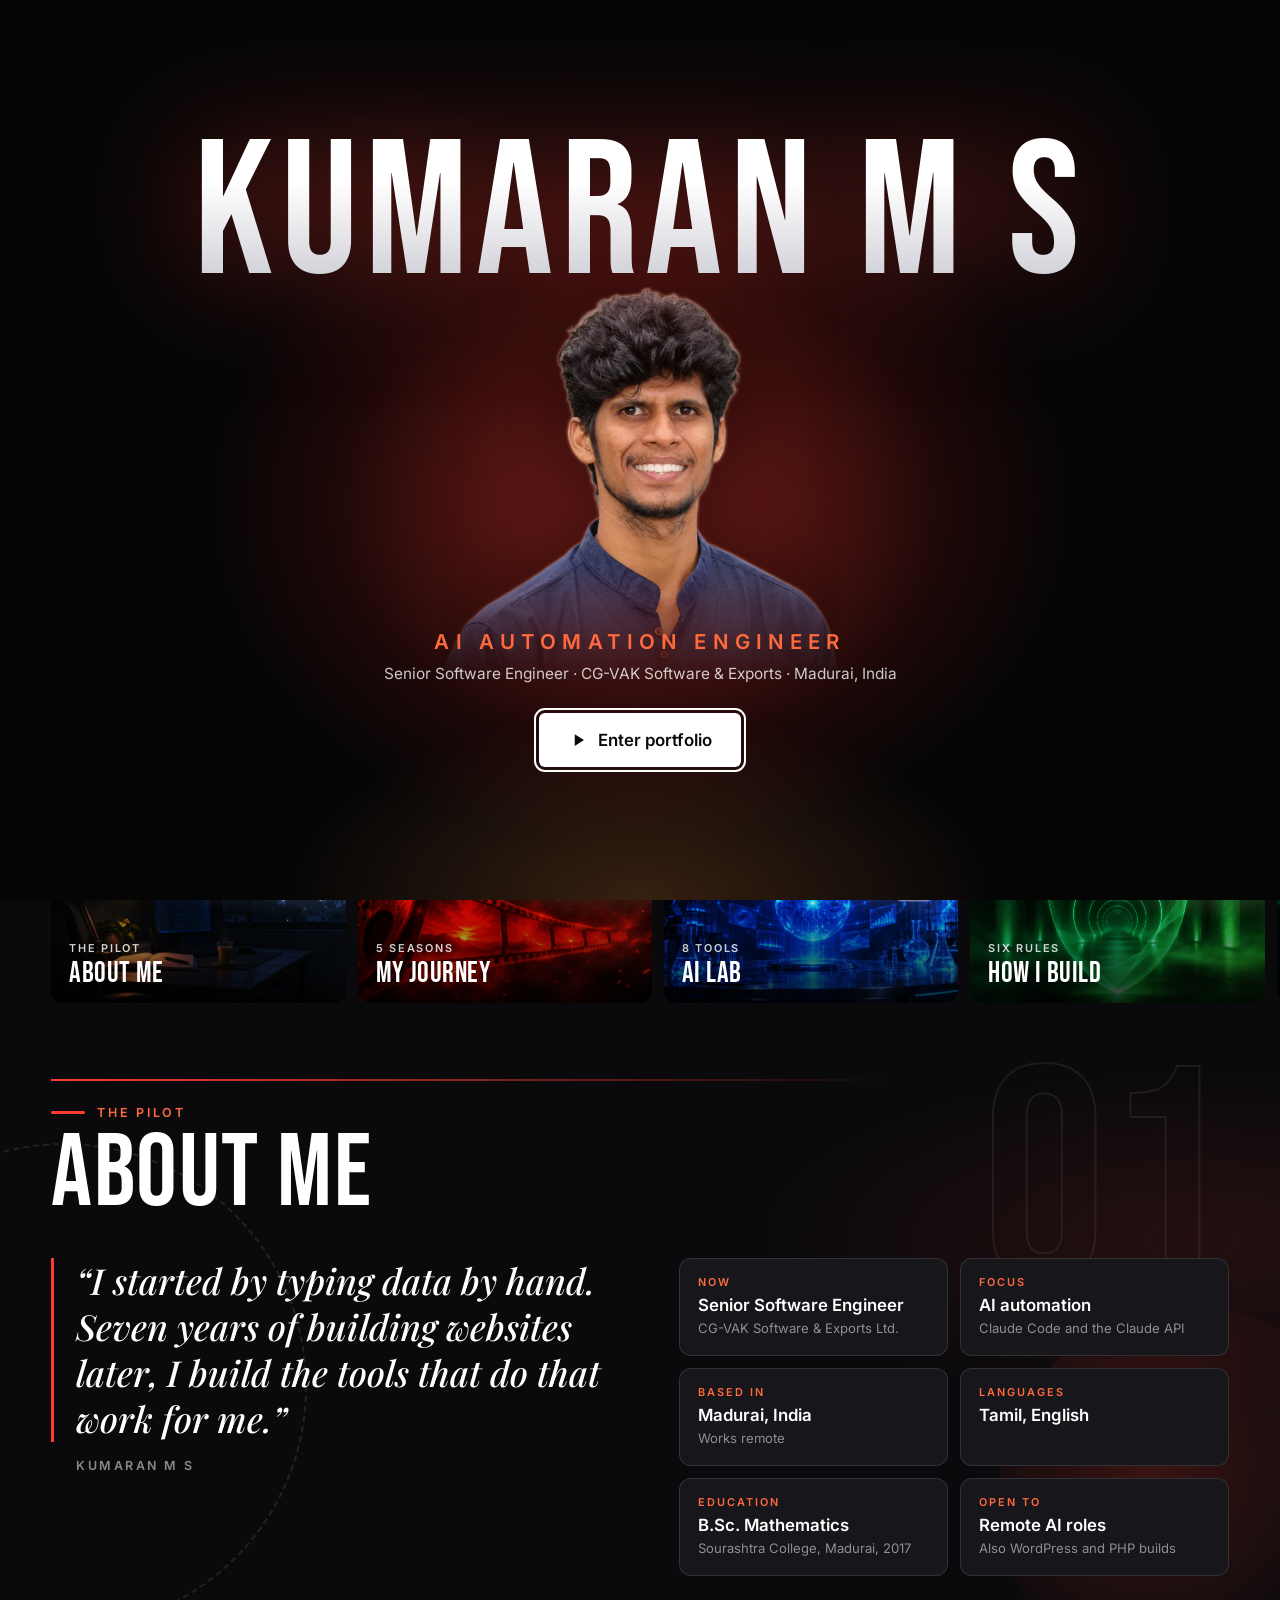
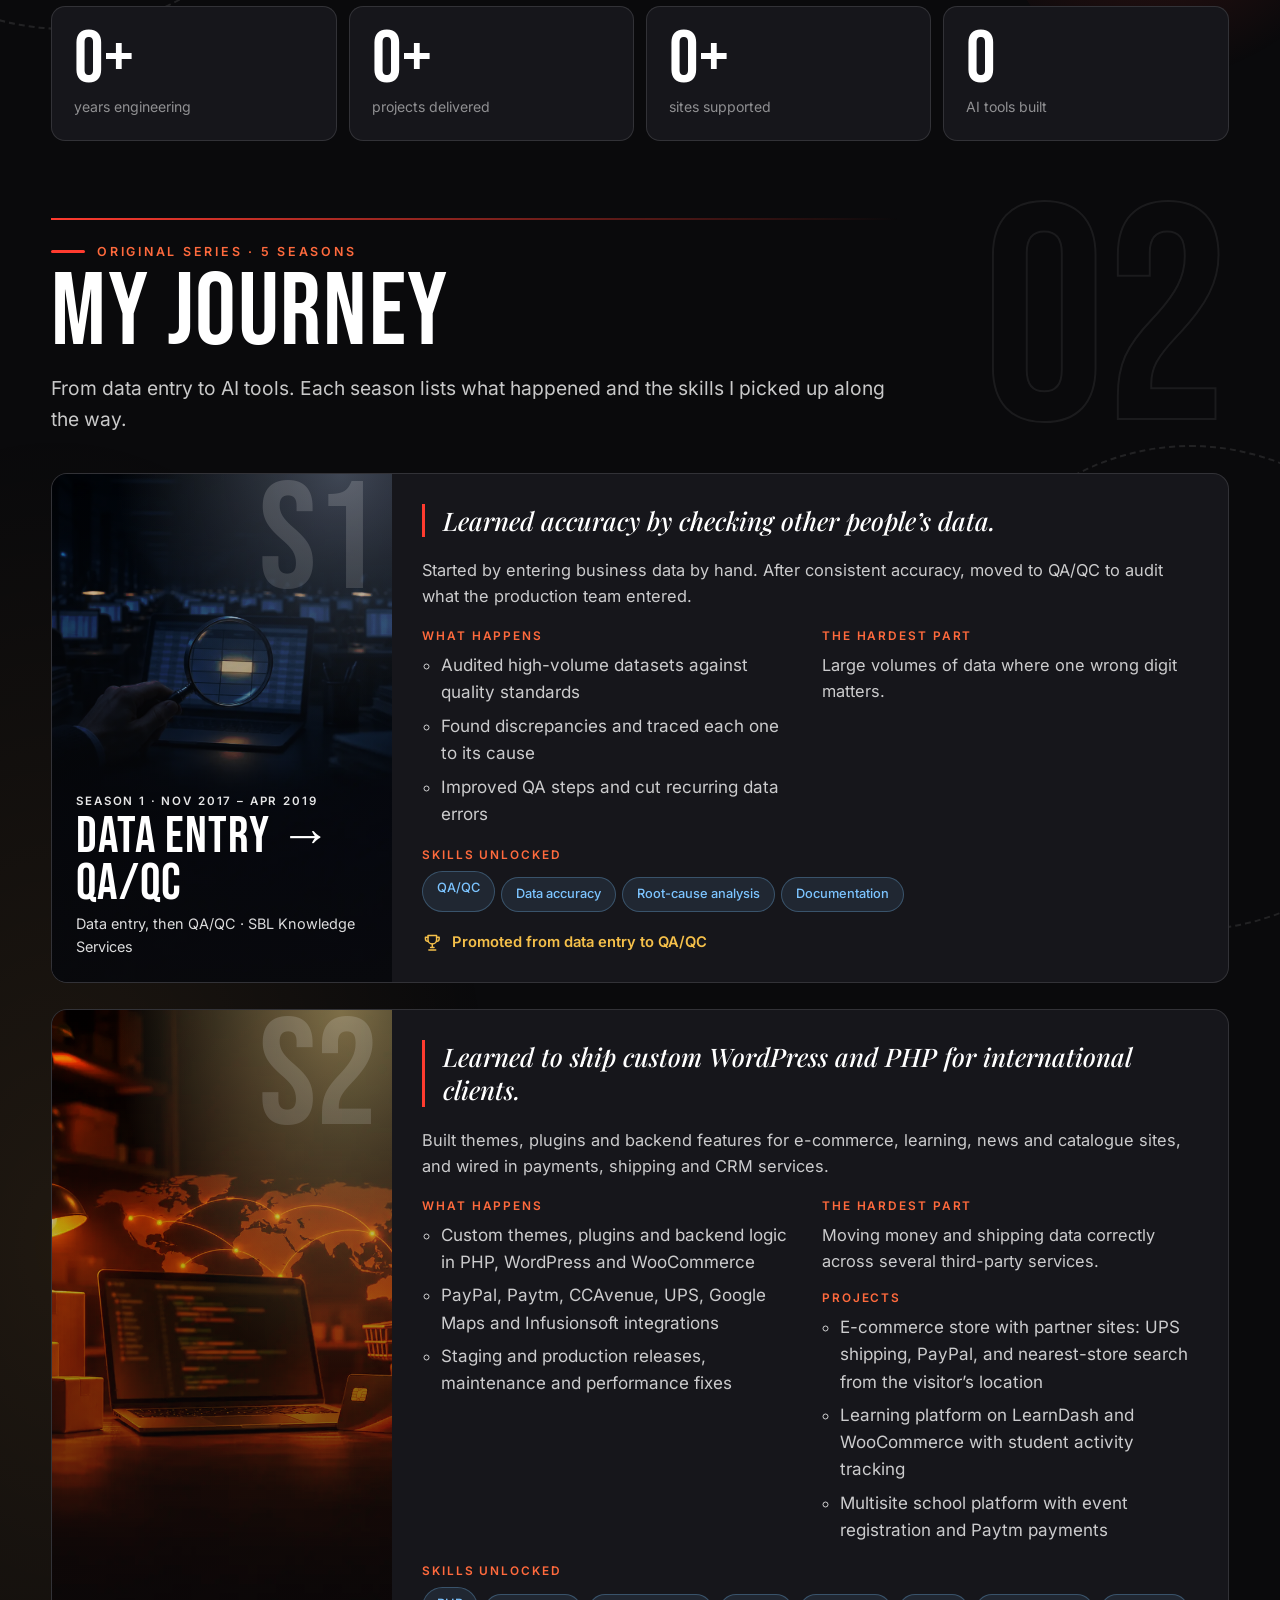
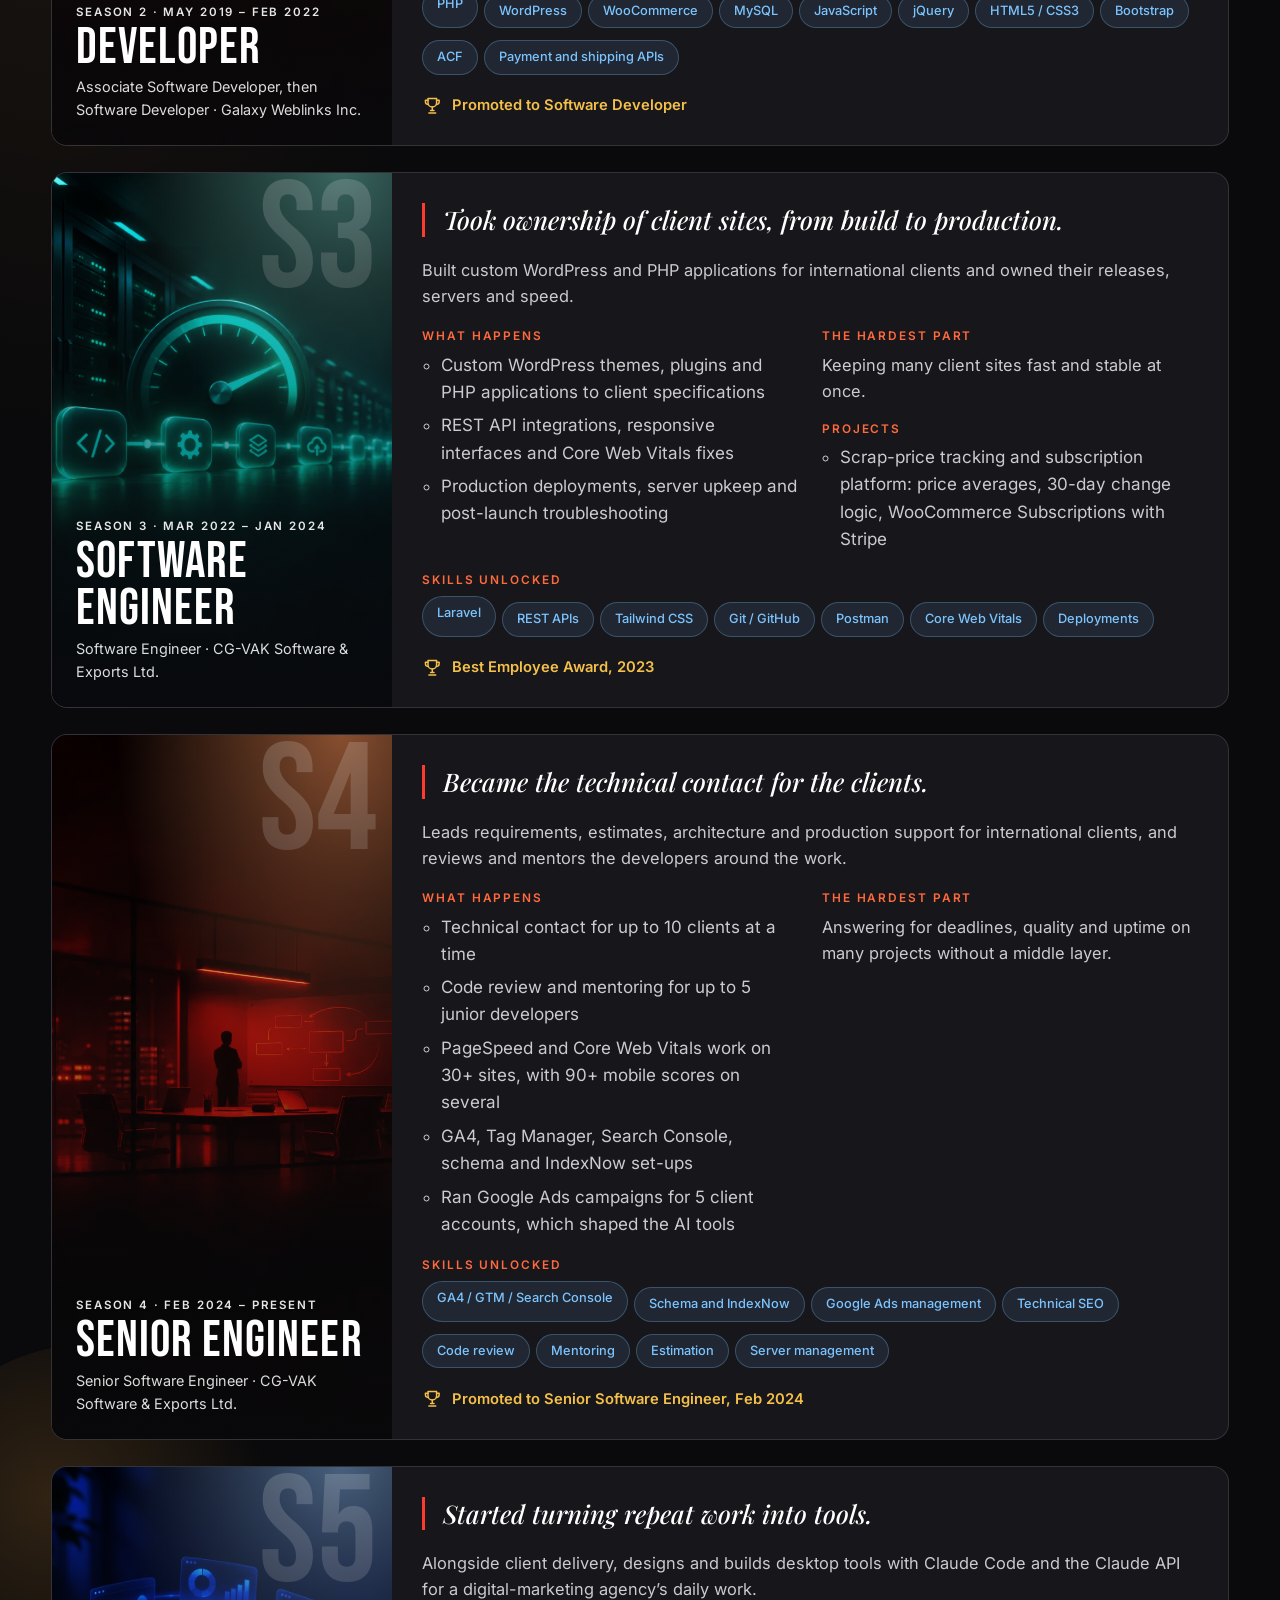
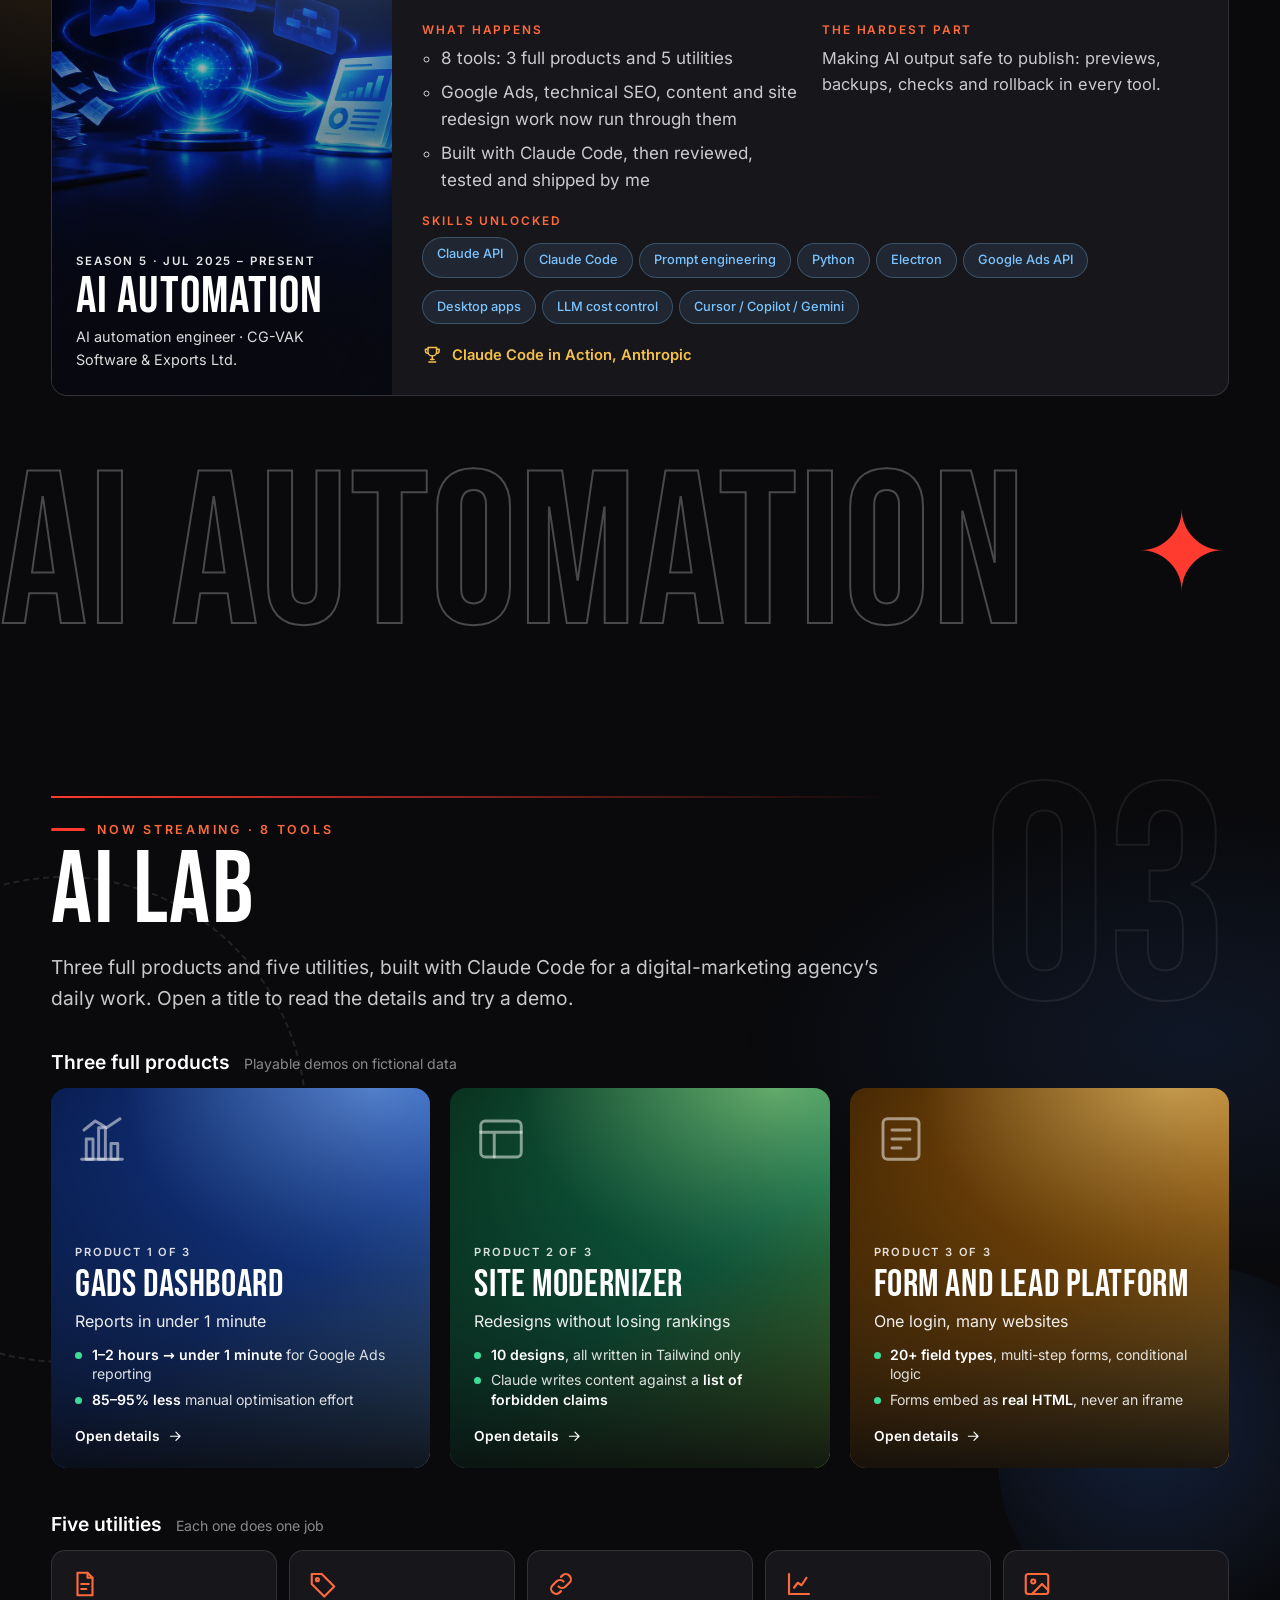
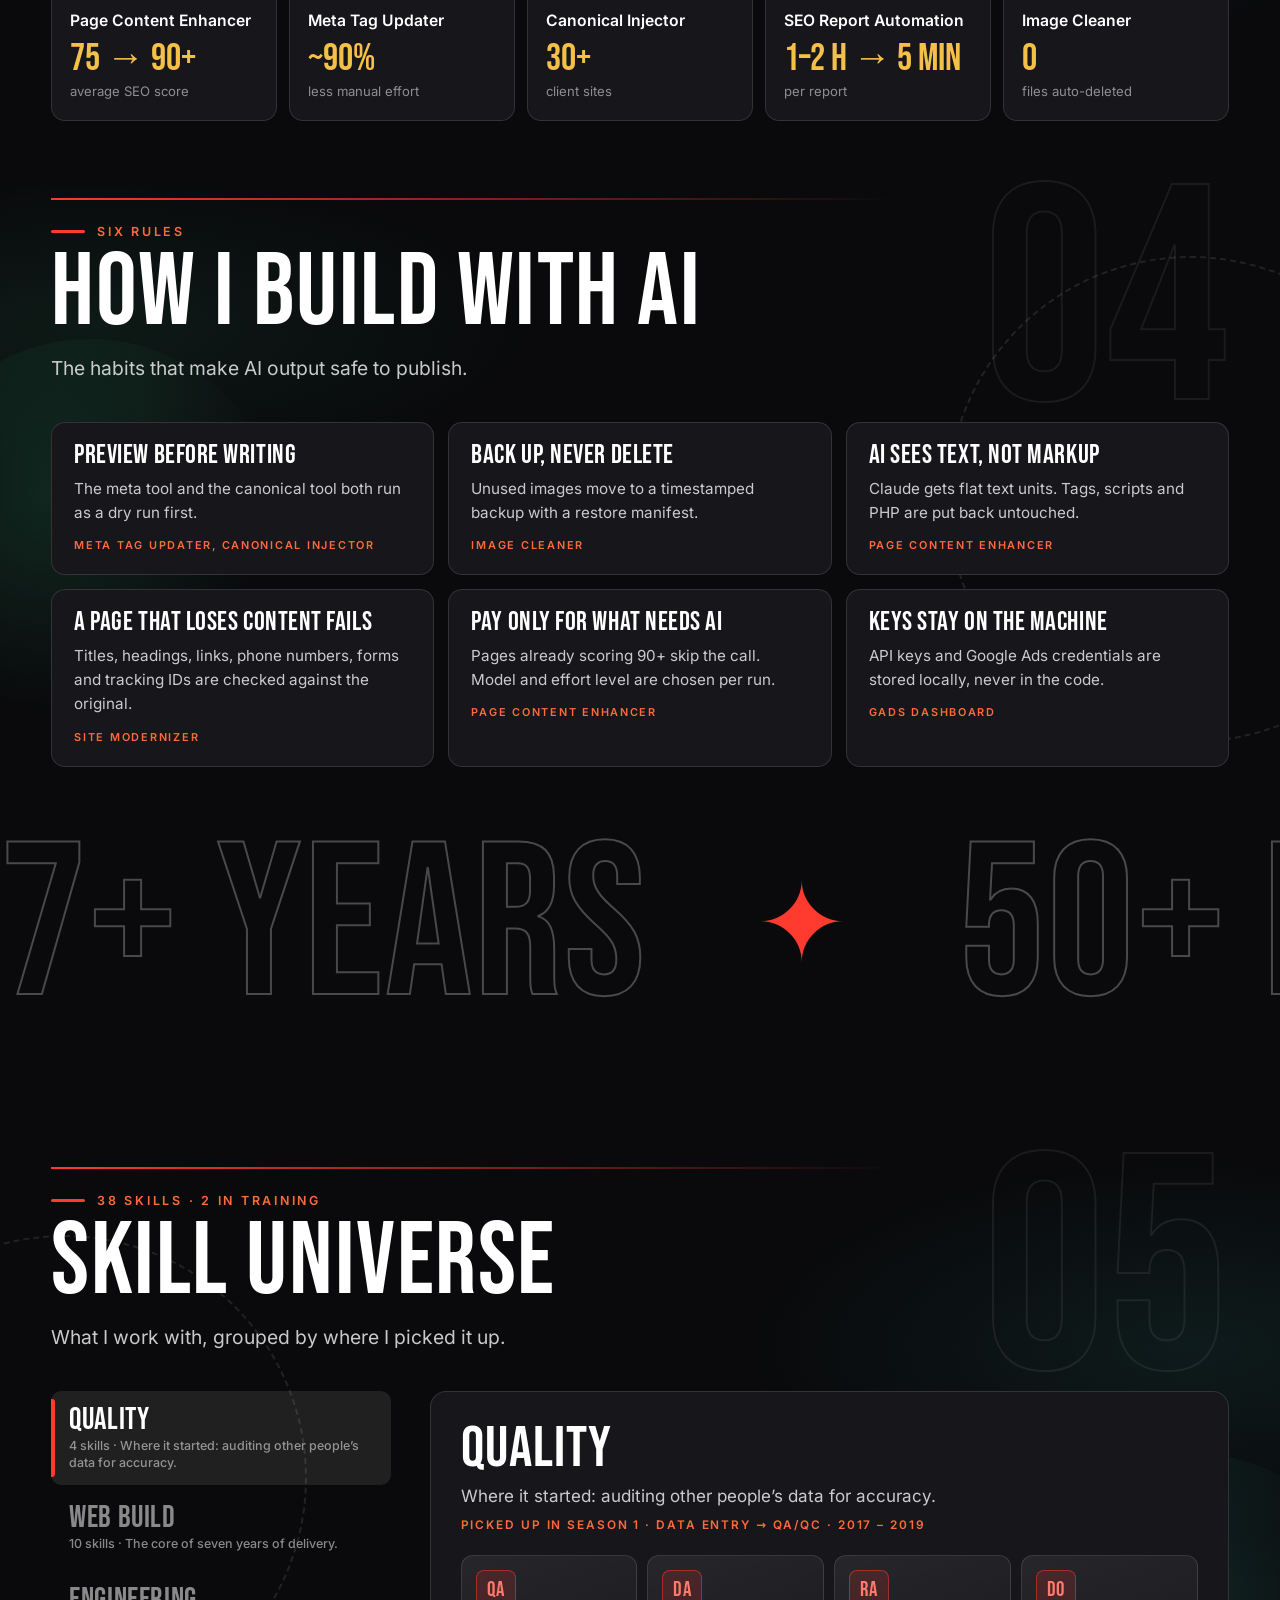
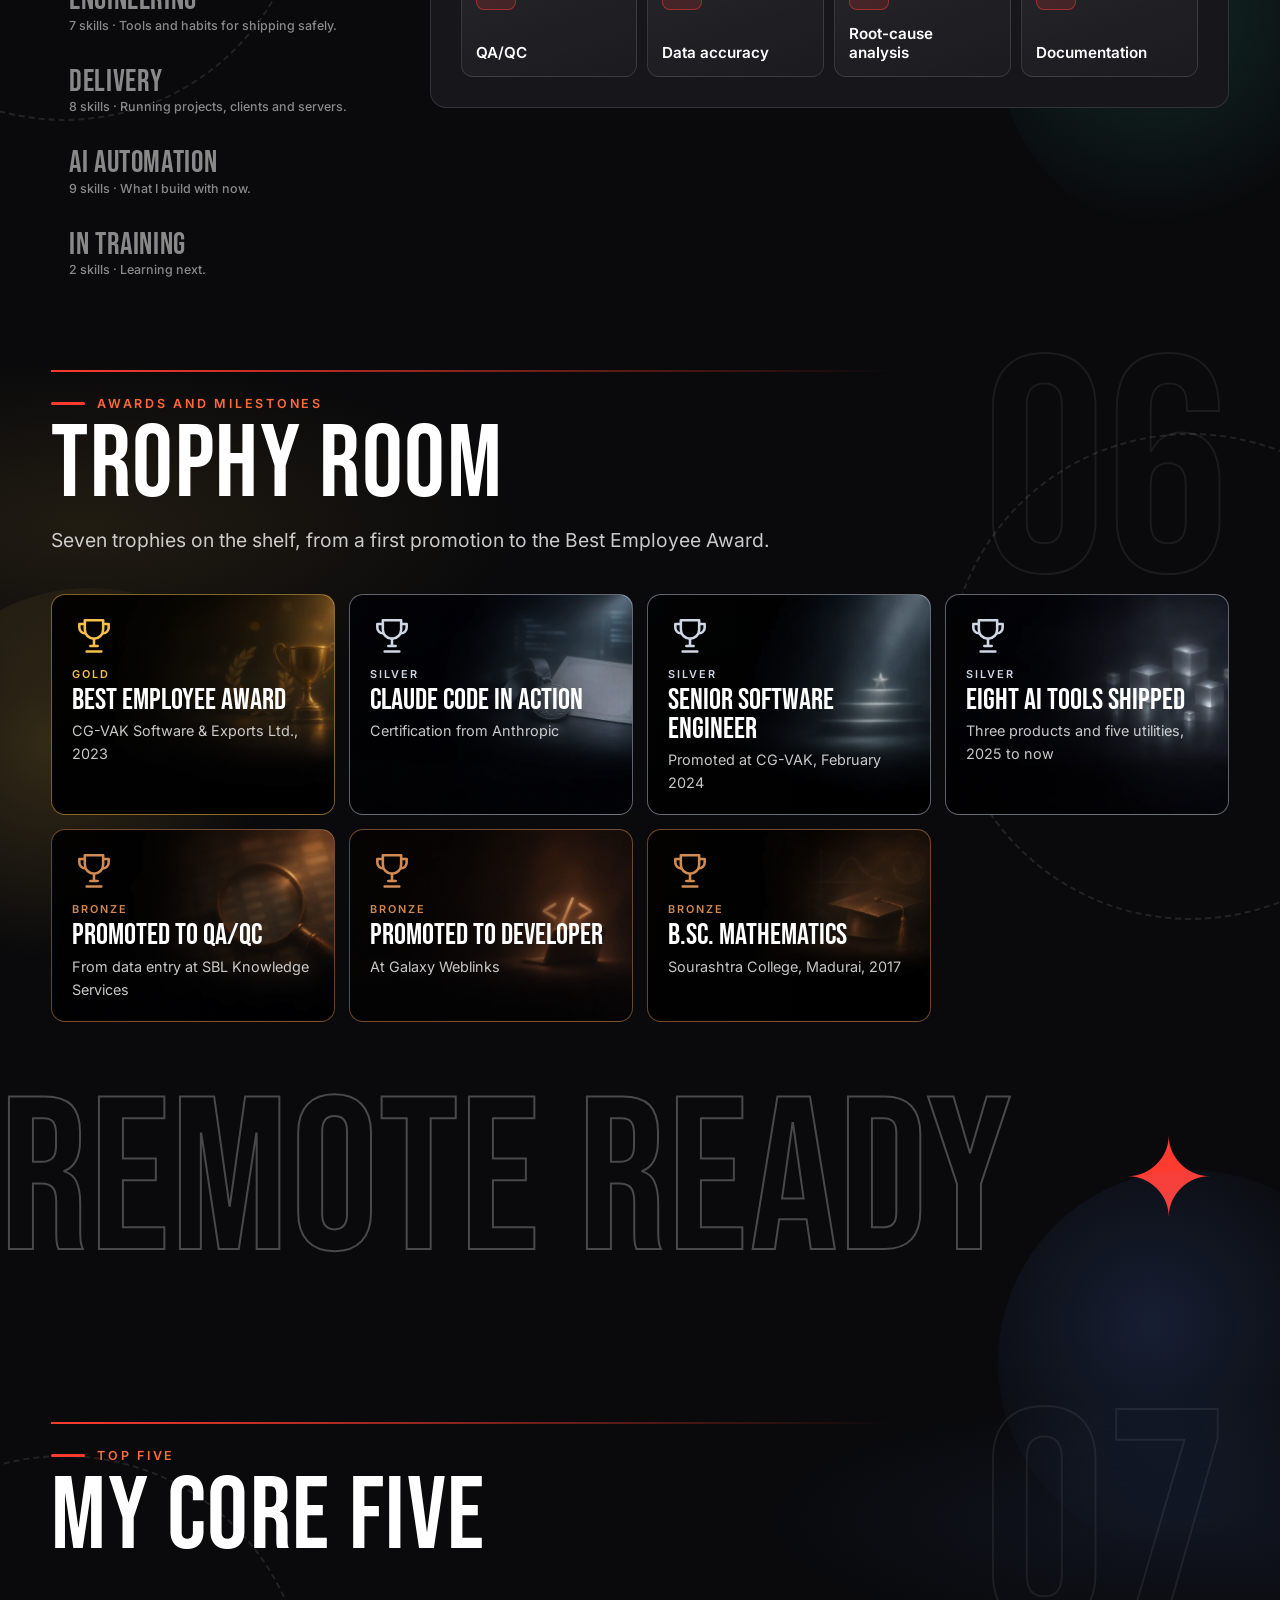
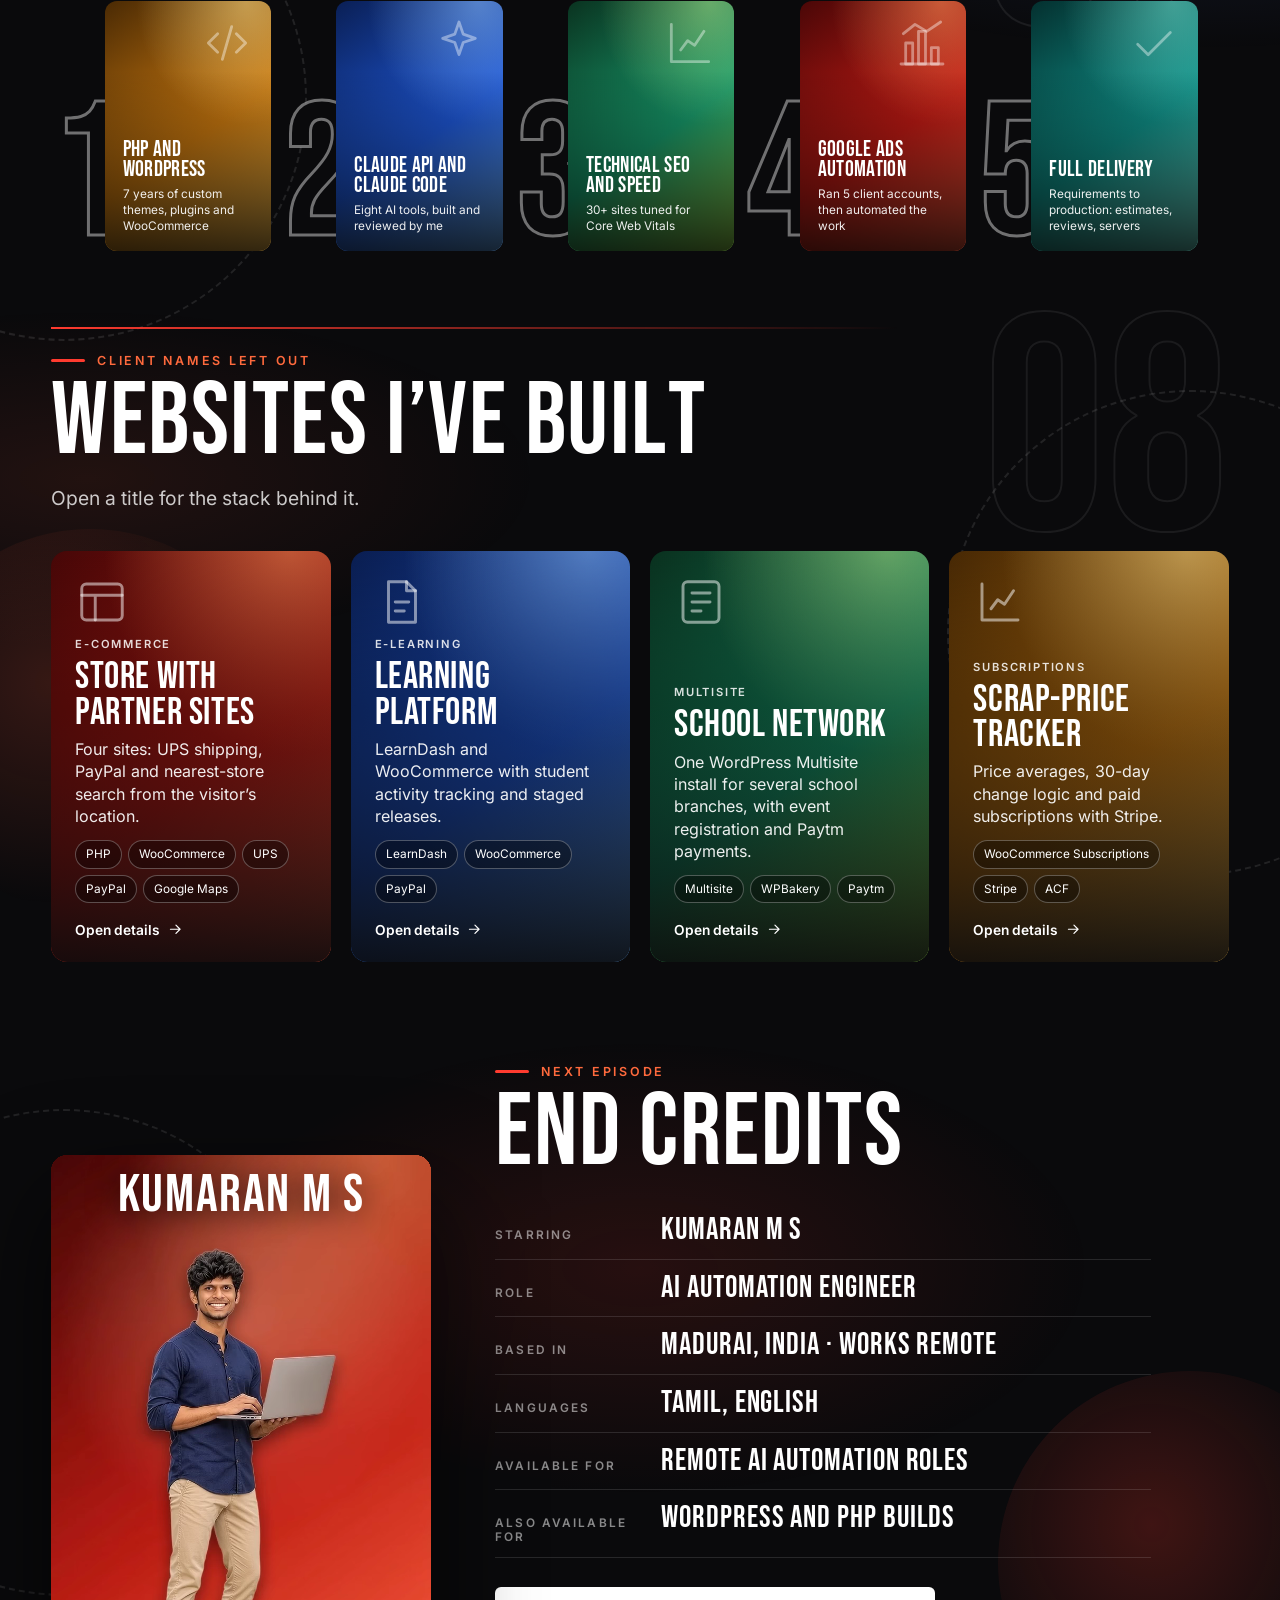
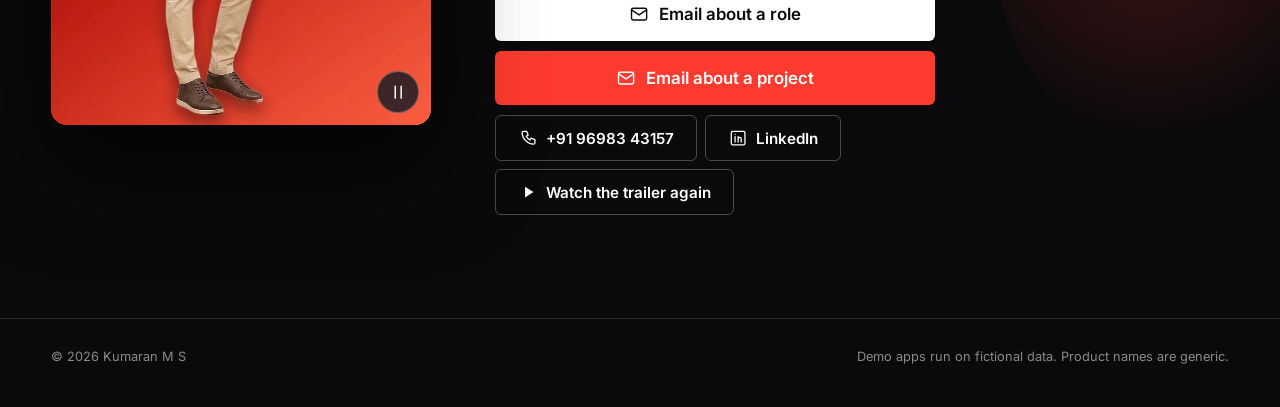
==== site/index.html @ 0140e546 "Portfolio site: streaming-style single page with hero and poster videos Vanilla HTML, CSS and JavaSc" ====
<!doctype html>
<html lang="en" data-motion="full">
<head>
  <meta charset="utf-8">
  <meta name="viewport" content="width=device-width, initial-scale=1, viewport-fit=cover">
  <title>Kumaran M S · AI Automation Engineer · Open to Remote Roles</title>
  <meta name="description" content="Kumaran M S is an AI automation engineer in Madurai, India, open to remote roles. Seven years of PHP and WordPress delivery, now building Claude-powered tools that turn hours of manual work into minutes.">
  <meta name="author" content="Kumaran M S">
  <meta name="theme-color" content="#0a0a0c">
  <meta name="color-scheme" content="dark">
  <meta property="og:type" content="website">
  <meta property="og:title" content="Kumaran M S · AI Automation Engineer">
  <meta property="og:description" content="Seven years of PHP and WordPress delivery, now building Claude-powered tools. One cut Google Ads reporting from 1–2 hours to under a minute.">
  <meta property="og:url" content="https://kumaranms7.github.io/portfolio/">
  <meta property="og:image" content="https://kumaranms7.github.io/portfolio/assets/img/og.jpg">
  <meta name="twitter:card" content="summary_large_image">
  <meta name="twitter:image" content="https://kumaranms7.github.io/portfolio/assets/img/og.jpg">
  <link rel="canonical" href="https://kumaranms7.github.io/portfolio/">
  <link rel="icon" href="assets/img/favicon.svg" type="image/svg+xml">

  <link rel="preload" href="assets/fonts/bebas-neue.woff2" as="font" type="font/woff2" crossorigin>
  <link rel="preload" href="assets/fonts/inter-400.woff2" as="font" type="font/woff2" crossorigin>
  <link rel="preload" href="assets/img/portrait.webp" as="image" type="image/webp" fetchpriority="high">
  <link rel="stylesheet" href="assets/css/base.css">
  <link rel="stylesheet" href="assets/css/views.css">
  <link rel="stylesheet" href="assets/css/labs.css">

  <script type="application/ld+json">
  {
    "@context": "https://schema.org",
    "@type": "Person",
    "name": "Kumaran M S",
    "jobTitle": "AI Automation Engineer",
    "email": "mailto:mallisrikumaran@gmail.com",
    "telephone": "+91 96983 43157",
    "address": { "@type": "PostalAddress", "addressLocality": "Madurai", "addressRegion": "Tamil Nadu", "addressCountry": "IN" },
    "worksFor": { "@type": "Organization", "name": "CG-VAK Software & Exports Ltd." },
    "alumniOf": { "@type": "CollegeOrUniversity", "name": "Sourashtra College, Madurai" },
    "sameAs": ["https://www.linkedin.com/in/kumaran-ms-381611145"],
    "knowsAbout": ["AI automation", "Claude API", "Claude Code", "Google Ads API", "PHP", "WordPress", "Technical SEO"]
  }
  </script>
</head>
<body data-state="gate">
  <a class="skip" href="#main">Skip to content</a>

  <svg width="0" height="0" style="position:absolute" aria-hidden="true" focusable="false">
    <defs>
      <symbol id="i-ads" viewBox="0 0 24 24"><path d="M3 21h18"/><rect x="5" y="12" width="3" height="9"/><rect x="10.5" y="7" width="3" height="14"/><rect x="16" y="14" width="3" height="7"/><path d="M4 8l5-4 5 3 6-4"/></symbol>
      <symbol id="i-site" viewBox="0 0 24 24"><rect x="3" y="4" width="18" height="16" rx="2"/><path d="M3 9h18M9 9v11"/></symbol>
      <symbol id="i-form" viewBox="0 0 24 24"><rect x="4" y="3" width="16" height="18" rx="2"/><path d="M8 8h8M8 12h8M8 16h4"/></symbol>
      <symbol id="i-doc" viewBox="0 0 24 24"><path d="M6 3h8l4 4v14H6z"/><path d="M14 3v4h4M9 12h6M9 16h4"/></symbol>
      <symbol id="i-tag" viewBox="0 0 24 24"><path d="M3 12V4h8l10 10-8 8z"/><circle cx="7.5" cy="8.5" r="1.2"/></symbol>
      <symbol id="i-link" viewBox="0 0 24 24"><path d="M10 14a4 4 0 0 0 5.7 0l3-3a4 4 0 0 0-5.7-5.7l-1 1"/><path d="M14 10a4 4 0 0 0-5.7 0l-3 3a4 4 0 0 0 5.7 5.7l1-1"/></symbol>
      <symbol id="i-chart" viewBox="0 0 24 24"><path d="M4 4v16h16"/><path d="M8 15l3-4 3 2 4-6"/></symbol>
      <symbol id="i-image" viewBox="0 0 24 24"><rect x="3" y="4" width="18" height="16" rx="2"/><circle cx="9" cy="10" r="1.6"/><path d="m21 17-5-5-8 8"/></symbol>
      <symbol id="i-bell" viewBox="0 0 24 24"><path d="M6 16v-5a6 6 0 0 1 12 0v5l2 2H4z"/><path d="M10 21h4"/></symbol>
      <symbol id="i-arrow" viewBox="0 0 24 24"><path d="M5 12h14M13 6l6 6-6 6"/></symbol>
      <symbol id="i-mail" viewBox="0 0 24 24"><rect x="3" y="5" width="18" height="14" rx="2"/><path d="m3 7 9 6 9-6"/></symbol>
      <symbol id="i-phone" viewBox="0 0 24 24"><path d="M6 3h4l2 5-2.5 1.5a11 11 0 0 0 5 5L16 12l5 2v4a2 2 0 0 1-2 2A16 16 0 0 1 4 5a2 2 0 0 1 2-2z"/></symbol>
      <symbol id="i-in" viewBox="0 0 24 24"><rect x="3" y="3" width="18" height="18" rx="2"/><path d="M8 10v7M8 7v.01M12 17v-4a2 2 0 0 1 4 0v4M12 10v7"/></symbol>
      <symbol id="i-check" viewBox="0 0 24 24"><path d="m5 12.5 4.5 4.5L19 7.5"/></symbol>
      <symbol id="i-x" viewBox="0 0 24 24"><path d="M6 6l12 12M18 6 6 18"/></symbol>
      <symbol id="i-lock" viewBox="0 0 24 24"><rect x="5" y="11" width="14" height="9" rx="2"/><path d="M8 11V8a4 4 0 0 1 8 0v3"/></symbol>
      <symbol id="i-spark" viewBox="0 0 24 24"><path d="M12 3l1.8 5.2L19 10l-5.2 1.8L12 17l-1.8-5.2L5 10l5.2-1.8z"/></symbol>
      <symbol id="i-pause" viewBox="0 0 24 24"><path d="M8.5 5v14M15.5 5v14"/></symbol>
      <symbol id="i-play" viewBox="0 0 24 24"><path d="M8 5v14l11-7z"/></symbol>
      <symbol id="i-menu" viewBox="0 0 24 24"><path d="M4 7h16M4 12h16M4 17h16"/></symbol>
      <symbol id="i-trophy" viewBox="0 0 24 24"><path d="M7 4h10v5a5 5 0 0 1-10 0z"/><path d="M7 6H4v2a3 3 0 0 0 3 3M17 6h3v2a3 3 0 0 1-3 3M12 14v4M8 21h8M10 18h4"/></symbol>
      <symbol id="i-info" viewBox="0 0 24 24"><circle cx="12" cy="12" r="9"/><path d="M12 11v5M12 7.5v.01"/></symbol>
      <symbol id="i-chev-l" viewBox="0 0 24 24"><path d="m15 5-7 7 7 7"/></symbol>
      <symbol id="i-chev-r" viewBox="0 0 24 24"><path d="m9 5 7 7-7 7"/></symbol>
      <symbol id="i-home" viewBox="0 0 24 24"><path d="M4 11 12 4l8 7v9h-5v-6H9v6H4z"/></symbol>
      <symbol id="i-story" viewBox="0 0 24 24"><rect x="3" y="5" width="18" height="14" rx="2"/><path d="M8 5v14M16 5v14M3 9h5M3 15h5M16 9h5M16 15h5"/></symbol>
      <symbol id="i-lab" viewBox="0 0 24 24"><path d="M9 3h6M10 3v6l-5 9a2 2 0 0 0 2 3h10a2 2 0 0 0 2-3l-5-9V3"/><path d="M7.5 15h9"/></symbol>
      <symbol id="i-skills" viewBox="0 0 24 24"><rect x="4" y="4" width="7" height="7" rx="1.5"/><rect x="13" y="4" width="7" height="7" rx="1.5"/><rect x="4" y="13" width="7" height="7" rx="1.5"/><rect x="13" y="13" width="7" height="7" rx="1.5"/></symbol>
      <symbol id="i-user" viewBox="0 0 24 24"><circle cx="12" cy="8" r="4"/><path d="M4 21a8 8 0 0 1 16 0"/></symbol>
      <symbol id="i-briefcase" viewBox="0 0 24 24"><rect x="3" y="7" width="18" height="13" rx="2"/><path d="M9 7V5a2 2 0 0 1 2-2h2a2 2 0 0 1 2 2v2M3 13h18"/></symbol>
      <symbol id="i-code" viewBox="0 0 24 24"><path d="m8 8-4 4 4 4M16 8l4 4-4 4M14 5l-4 14"/></symbol>
      <symbol id="i-print" viewBox="0 0 24 24"><path d="M7 9V3h10v6M7 17H5a2 2 0 0 1-2-2v-4a2 2 0 0 1 2-2h14a2 2 0 0 1 2 2v4a2 2 0 0 1-2 2h-2"/><rect x="7" y="14" width="10" height="7"/></symbol>
      <symbol id="i-swap" viewBox="0 0 24 24"><path d="M7 7h12l-3-3M17 17H5l3 3"/></symbol>
    </defs>
  </svg>

  <div class="grain" aria-hidden="true"></div>
  <div class="progress" aria-hidden="true"></div>
  <!-- the animated cursor (mouse users only). A popover so it can sit above open dialogs. -->
  <div class="cursor" data-cursor popover="manual" aria-hidden="true"><span class="cursor__lag"><span class="cursor__ring"></span><svg class="ico ico--fill cursor__play"><use href="#i-play"/></svg></span><span class="cursor__dot"></span></div>

  <!-- NAV -->
  <header class="nav" id="nav">
    <a class="brand" href="#top" aria-label="Kumaran M S, back to the top"><span class="brand__mark">K</span><span class="brand__name">Kumaran</span></a>
    <nav class="nav__links" aria-label="Main" data-spy>
      <a href="#top">Home</a>
      <a href="#story">Journey</a>
      <a href="#lab">AI Lab</a>
      <a href="#skills">Skills</a>
      <a href="#trophies">Trophies</a>
      <a href="#/resume">Resume</a>
      <a href="#contact">Contact</a>
    </nav>
    <div class="nav__right">
      <button type="button" class="btn btn--ghost btn--sm hide-md" data-act="trailer"><svg class="ico ico--fill"><use href="#i-play"/></svg>Trailer</button>
      <a class="btn btn--ember btn--sm" data-mail="hiring" href="mailto:mallisrikumaran@gmail.com">Hire me</a>
      <button type="button" class="avatar" data-act="profiles" aria-label="Switch profile" data-avatar><img src="assets/img/kumaran-face.webp" alt="" width="40" height="40"></button>
    </div>
  </header>

  <main id="main" tabindex="-1">

    <!-- HOME -->
    <section class="view view--home is-on" data-view="home" aria-labelledby="h-home">
      <div class="hero" id="top" tabindex="-1" data-hero>
        <div class="hero__bg" aria-hidden="true"></div>
        <!-- Animated clip slot. Stays empty until you add a video in content.js (hero.video). -->
        <div class="hero__media" data-hero-media aria-hidden="true" hidden></div>
        <div class="hero__art" data-parallax>
          <img src="assets/img/portrait.webp" alt="Portrait of Kumaran M S" width="1200" height="1194" fetchpriority="high">
          <!-- glass chips around the photo: filled from hero.chips in content.js -->
          <div class="hero__chips" data-hero-chips></div>
        </div>
        <button type="button" class="iconbtn hero__toggle" data-hero-toggle aria-label="Pause background video" hidden><svg class="ico"><use href="#i-pause"/></svg></button>
        <div class="hero__copy">
          <p class="hero__kicker"><span class="hero__bar"></span><span data-hero-kicker>Open to remote roles</span></p>
          <h1 class="hero__title" id="h-home"><span class="hero__name">Kumaran M S</span><span class="sr-only"> · AI automation engineer</span></h1>
          <p class="hero__role">AI automation engineer</p>
          <ul class="meta">
            <li>2017 – Now</li><li>5 seasons</li><li>8 AI tools</li><li class="meta__tag">Madurai · Remote-ready</li>
          </ul>
          <p class="hero__lede">Seven years of PHP and WordPress delivery, now building Claude-powered desktop tools. One of them cut Google Ads reporting from 1–2 hours to under a minute.</p>
          <div class="hero__cta" data-hero-cta>
            <button type="button" class="btn btn--light btn--lg" data-act="trailer"><svg class="ico ico--fill"><use href="#i-play"/></svg>Play trailer</button>
            <a class="btn btn--glass btn--lg" href="#/resume"><svg class="ico"><use href="#i-info"/></svg>Open resume</a>
          </div>
        </div>
      </div>
      <div class="rows" data-rows></div>
      <!-- about, journey, AI lab, skills, trophies, websites and the end credits are printed here by render.js -->
      <div class="sections" data-sections></div>
    </section>

    <section class="view" data-view="resume" aria-labelledby="h-resume" hidden></section>

    <noscript>
      <div class="noscript"><p>Kumaran M S is an AI automation engineer in Madurai, India, open to remote roles. Seven years of PHP and WordPress delivery, now building Claude-powered desktop tools. Contact: mallisrikumaran@gmail.com, +91 96983 43157, linkedin.com/in/kumaran-ms-381611145. This site needs JavaScript to show the rest.</p></div>
    </noscript>
  </main>

  <footer class="foot">
    <span>© 2026 Kumaran M S</span>
    <span>Demo apps run on fictional data. Product names are generic.</span>
  </footer>

  <nav class="tabbar" aria-label="Main (mobile)" data-spy>
    <a href="#top"><svg class="ico"><use href="#i-home"/></svg><span>Home</span></a>
    <a href="#story"><svg class="ico"><use href="#i-story"/></svg><span>Journey</span></a>
    <a href="#lab"><svg class="ico"><use href="#i-lab"/></svg><span>AI Lab</span></a>
    <a href="#contact"><svg class="ico"><use href="#i-mail"/></svg><span>Contact</span></a>
    <button type="button" data-open="menu"><svg class="ico"><use href="#i-menu"/></svg><span>More</span></button>
  </nav>

  <!-- INTRO + PROFILE CHOOSER -->
  <dialog id="gate" class="gate" aria-labelledby="gate-title">
    <div class="gate__intro" data-intro>
      <div class="intro__glow" aria-hidden="true"></div>
      <h2 class="intro__name" id="gate-title">Kumaran M S</h2>
      <img class="intro__photo" src="assets/img/portrait.webp" alt="Portrait of Kumaran M S" width="1200" height="1194" fetchpriority="high">
      <div class="intro__info">
        <p class="intro__role" data-intro-role>AI automation engineer</p>
        <p class="intro__pos" data-intro-pos>Senior Software Engineer · CG-VAK Software &amp; Exports</p>
        <button type="button" class="btn btn--light btn--lg intro__go" data-intro-go autofocus><svg class="ico ico--fill"><use href="#i-play"/></svg>Enter portfolio</button>
      </div>
    </div>
    <div class="gate__who" data-who hidden>
      <h2 class="who__title">Who’s visiting?</h2>
      <div class="profiles" data-profiles></div>
      <p class="who__sub" data-who-note></p>
    </div>
  </dialog>

  <!-- TITLE PAGE (detail) -->
  <dialog id="title" class="title" closedby="any" aria-labelledby="title-h">
    <div class="title__banner" data-t-banner>
      <button type="button" class="iconbtn title__close" data-close aria-label="Close"><svg class="ico"><use href="#i-x"/></svg></button>
      <p class="title__k" data-t-k></p>
      <h2 class="title__name" id="title-h" data-t-name></h2>
    </div>
    <div class="title__body" data-t-body></div>
  </dialog>

  <!-- TRAILER -->
  <dialog id="trailer" class="trailer" aria-label="Trailer">
    <div class="trailer__bars" data-tr-bars aria-hidden="true"></div>
    <div class="trailer__top">
      <button type="button" class="iconbtn" data-tr-pause aria-label="Pause trailer"><svg class="ico"><use href="#i-pause"/></svg></button>
      <button type="button" class="iconbtn" data-close aria-label="Close trailer"><svg class="ico"><use href="#i-x"/></svg></button>
    </div>
    <div class="trailer__stage" data-tr-stage aria-live="polite"></div>
    <button type="button" class="trailer__zone trailer__zone--prev" data-tr-prev aria-label="Previous scene"></button>
    <button type="button" class="trailer__zone trailer__zone--next" data-tr-next aria-label="Next scene"></button>
  </dialog>

  <!-- MORE MENU (mobile) -->
  <dialog id="menu" class="sheet" closedby="any" aria-labelledby="menu-title">
    <div class="sheet__bar"><p class="sheet__zone" id="menu-title">More</p><button type="button" class="iconbtn" data-close aria-label="Close menu"><svg class="ico"><use href="#i-x"/></svg></button></div>
    <nav class="menu" aria-label="More pages">
      <a href="#skills" data-menu-link><svg class="ico"><use href="#i-skills"/></svg><span>Skills</span></a>
      <a href="#trophies" data-menu-link><svg class="ico"><use href="#i-trophy"/></svg><span>Trophy Room</span></a>
      <a href="#websites" data-menu-link><svg class="ico"><use href="#i-site"/></svg><span>Websites</span></a>
      <a href="#/resume" data-menu-link><svg class="ico"><use href="#i-doc"/></svg><span>Resume</span></a>
      <button type="button" data-act="trailer" data-menu-act><svg class="ico ico--fill"><use href="#i-play"/></svg><span>Play trailer</span></button>
      <button type="button" data-act="profiles" data-menu-act><svg class="ico"><use href="#i-swap"/></svg><span>Switch profile</span></button>
    </nav>
  </dialog>

  <script src="assets/js/content.js" defer></script>
  <script src="assets/js/labs.js" defer></script>
  <script src="assets/js/render.js" defer></script>
  <script src="assets/js/app.js" defer></script>
</body>
</html>
---- site/assets/css/base.css ----
/* ==========================================================
   Base: tokens, type, grain, nav, buttons, poster cards, rows,
   dialogs (intro, profile picker, title pages, trailer, menu).
   A dark, cinematic streaming-service look.
   ========================================================== */

@font-face { font-family: 'Bebas Neue'; src: url('../fonts/bebas-neue.woff2') format('woff2'); font-weight: 400; font-display: swap; }
@font-face { font-family: 'Inter'; src: url('../fonts/inter-400.woff2') format('woff2'); font-weight: 400; font-display: swap; }
@font-face { font-family: 'Inter'; src: url('../fonts/inter-500.woff2') format('woff2'); font-weight: 500; font-display: swap; }
@font-face { font-family: 'Inter'; src: url('../fonts/inter-600.woff2') format('woff2'); font-weight: 600; font-display: swap; }
@font-face { font-family: 'Playfair Display'; src: url('../fonts/playfair-500-italic.woff2') format('woff2'); font-weight: 500; font-style: italic; font-display: swap; }
@font-face { font-family: 'JetBrains Mono'; src: url('../fonts/jetbrains-mono-400.woff2') format('woff2'); font-weight: 400; font-display: swap; }

:root {
  color-scheme: dark;
  --bg: #0a0a0c;
  --surface: #16161b;
  --surface-2: #1e1e25;
  --ink: #fff;
  --ink-2: rgba(255, 255, 255, 0.78);
  --ink-3: rgba(255, 255, 255, 0.52);
  --stroke: rgba(255, 255, 255, 0.12);
  --stroke-2: rgba(255, 255, 255, 0.26);
  --ember: #ff3b2f;
  --ember-2: #ff6a3d;
  --gold: #f5c04a;
  --silver: #cfd6e4;
  --bronze: #d08a52;
  --good: #3ddc97;
  --cyan: #7cc4ff;

  /* names used by the demo-app styles */
  --glass-2: rgba(20, 20, 26, 0.8);
  --panel: var(--glass-2);
  --line: var(--stroke);
  --line-2: var(--stroke-2);
  --green: var(--good);
  --amber: var(--gold);
  --orange: #ff8a4d;
  --red: #ff6b7a;

  --f-display: 'Bebas Neue', Impact, 'Arial Narrow', sans-serif;
  --f-body: 'Inter', system-ui, 'Segoe UI', sans-serif;
  --f-serif: 'Playfair Display', Georgia, serif;
  --f-mono: 'JetBrains Mono', ui-monospace, Consolas, monospace;

  --nav: 68px;
  --wrap: 1280px;                              /* the fixed content width every section sits in */
  --gut: clamp(16px, 4vw, 56px);
  /* side padding that lines full-width things (nav, hero, scrolling rows, footer) up with the container.
     The % resolves against the width of whatever uses it, so only use it on full-width elements. */
  --pad: max(var(--gut), calc((100% - var(--wrap)) / 2));
  --ease: cubic-bezier(0.2, 0.8, 0.2, 1);
}

*, *::before, *::after { box-sizing: border-box; }
html { background: var(--bg); -webkit-text-size-adjust: 100%; scroll-behavior: smooth; }
body {
  margin: 0; background: var(--bg); color: var(--ink);
  font: 400 clamp(15.5px, 0.35vw + 12.5px, 18px) / 1.6 var(--f-body);
  -webkit-font-smoothing: antialiased; text-rendering: optimizeLegibility;
}
img, svg { display: block; max-width: 100%; }
img { height: auto; }
a { color: inherit; }
button { font: inherit; color: inherit; }
ul, ol { margin: 0; }
h1, h2, h3, h4 { margin: 0; font-weight: 400; }
/* page headings take focus after navigation so screen readers announce the new page; they need no ring */
h1[tabindex='-1']:focus, h1[tabindex='-1']:focus-visible { outline: none; }
p { margin: 0; }
:focus-visible { outline: 2px solid #fff; outline-offset: 3px; }
.sr-only { position: absolute; width: 1px; height: 1px; padding: 0; margin: -1px; overflow: hidden; clip: rect(0, 0, 0, 0); white-space: nowrap; border: 0; }
.skip { position: fixed; left: 12px; top: -80px; z-index: 300; padding: 0.7em 1.2em; border-radius: 6px; background: #fff; color: #0a0a0c; font: 600 0.95rem var(--f-body); text-decoration: none; }
.skip:focus { top: 12px; }
.ico { width: 1.2em; height: 1.2em; flex: none; fill: none; stroke: currentColor; stroke-width: 1.7; stroke-linecap: round; stroke-linejoin: round; }
.ico--fill { fill: currentColor; stroke: none; }
.noscript { padding: calc(var(--nav) + 40px) var(--gut) 40px; color: var(--ink-2); max-width: 60ch; }

/* film grain: a still overlay, not an animation. No blend mode: a full-screen blend layer makes the browser re-mix the whole page every frame. */
.grain {
  position: fixed; inset: 0; z-index: 90; pointer-events: none; opacity: 0.035;
  background-image: url("data:image/svg+xml;utf8,%3Csvg xmlns='http://www.w3.org/2000/svg' width='180' height='180'%3E%3Cfilter id='n'%3E%3CfeTurbulence type='fractalNoise' baseFrequency='.9' numOctaves='2' stitchTiles='stitch'/%3E%3C/filter%3E%3Crect width='100%25' height='100%25' filter='url(%23n)'/%3E%3C/svg%3E");
}

/* ---------- poster gradients ---------- */
.art-ember { --art: radial-gradient(120% 90% at 85% 0%, rgba(255, 150, 90, 0.55), transparent 55%), linear-gradient(145deg, #4a0707 0%, #c01a14 55%, #ff5a3c 100%); }
.art-amber { --art: radial-gradient(120% 90% at 85% 0%, rgba(255, 230, 150, 0.5), transparent 55%), linear-gradient(145deg, #4a2a04 0%, #c9780f 55%, #ffc24d 100%); }
.art-teal { --art: radial-gradient(120% 90% at 85% 0%, rgba(150, 255, 235, 0.4), transparent 55%), linear-gradient(145deg, #04302f 0%, #0f8f87 55%, #6fe0cf 100%); }
.art-blue { --art: radial-gradient(120% 90% at 85% 0%, rgba(150, 200, 255, 0.5), transparent 55%), linear-gradient(145deg, #0a1f55 0%, #1e57d6 55%, #6db4ff 100%); }
.art-green { --art: radial-gradient(120% 90% at 85% 0%, rgba(210, 255, 150, 0.45), transparent 55%), linear-gradient(145deg, #0a3320 0%, #17996a 55%, #9be34f 100%); }
.art-slate { --art: radial-gradient(120% 90% at 85% 0%, rgba(190, 210, 240, 0.35), transparent 55%), linear-gradient(145deg, #161b26 0%, #36435a 55%, #8497b3 100%); }

/* ---------- buttons ---------- */
.btn {
  display: inline-flex; align-items: center; justify-content: center; gap: 0.6em; min-height: 46px; padding: 0 1.4rem; border: 0; border-radius: 6px;
  font: 600 0.95rem / 1 var(--f-body); color: #fff; text-decoration: none; cursor: pointer; white-space: nowrap;
  transition: transform 0.15s var(--ease), background 0.2s, box-shadow 0.2s, border-color 0.2s;
}
.btn:active { transform: scale(0.97); }
.btn:focus-visible { outline: 2px solid #fff; outline-offset: 3px; }
.btn--light { background: #fff; color: #0a0a0c; }
.btn--light:hover { background: rgba(255, 255, 255, 0.82); }
.btn--glass { background: rgba(109, 109, 114, 0.55); -webkit-backdrop-filter: blur(10px); backdrop-filter: blur(10px); }
.btn--glass:hover { background: rgba(109, 109, 114, 0.38); }
.btn--ember { background: var(--ember); }
.btn--ember:hover { background: #ff5246; }
.btn--ghost { background: transparent; border: 1px solid var(--stroke-2); }
.btn--ghost:hover { background: rgba(255, 255, 255, 0.1); }
.btn--lg { min-height: 54px; padding: 0 1.8rem; font-size: 1.05rem; }
.btn--sm { min-height: 38px; padding: 0 1rem; font-size: 0.86rem; }
.btn--block { width: 100%; }
.btn[disabled] { opacity: 0.4; cursor: default; }
.iconbtn {
  display: grid; place-items: center; width: 42px; height: 42px; flex: none; padding: 0; border-radius: 50%; cursor: pointer;
  background: rgba(30, 30, 36, 0.85); border: 1px solid var(--stroke-2); transition: background 0.2s, transform 0.2s var(--ease);
}
.iconbtn:hover { background: rgba(255, 255, 255, 0.18); }
.iconbtn:active { transform: scale(0.94); }

/* ---------- nav ---------- */
/* the container: fixed max width, centred */
.wrap { width: 100%; max-width: calc(var(--wrap) + var(--gut) * 2); margin-inline: auto; padding-inline: var(--gut); }

.nav {
  position: fixed; inset: 0 0 auto 0; z-index: 70; height: var(--nav); padding: 0 var(--pad);
  display: flex; align-items: center; gap: clamp(14px, 2.4vw, 36px);
  background: linear-gradient(180deg, rgba(10, 10, 12, 0.88), rgba(10, 10, 12, 0));
  transition: background 0.3s;
}
.nav.is-solid { background: rgba(10, 10, 12, 0.94); -webkit-backdrop-filter: blur(16px); backdrop-filter: blur(16px); box-shadow: 0 1px 0 var(--stroke); }
.brand { display: flex; align-items: center; gap: 10px; text-decoration: none; }
.brand__mark { display: grid; place-items: center; width: 30px; height: 30px; border-radius: 5px; background: var(--ember); font: 400 1.7rem / 1 var(--f-display); padding-top: 2px; }
.brand__name { font: 400 1.9rem / 1 var(--f-display); letter-spacing: 0.08em; text-transform: uppercase; padding-top: 2px; }
.nav__links { display: flex; gap: 2px; }
.nav__links a { position: relative; padding: 8px 12px; border-radius: 6px; font: 500 0.9rem var(--f-body); color: var(--ink-2); text-decoration: none; transition: color 0.2s, background 0.2s; }
.nav__links a:hover { color: #fff; background: rgba(255, 255, 255, 0.08); }
/* the link of the section in view. Chrome and Edge track it natively (live, while scrolling); other browsers get
   .target-current from script. aria-current mirrors it for screen readers only, so it is not used for styling. */
[data-spy] { scroll-target-group: auto; }
[data-page='resume'] [data-spy] { scroll-target-group: none; }   /* the home sections are hidden on the resume page */
.nav__links a:is(:target-current, .target-current, [aria-current='page']) { color: #fff; font-weight: 600; }
.nav__links a:is(:target-current, .target-current, [aria-current='page'])::after { content: ''; position: absolute; left: 12px; right: 12px; bottom: 2px; height: 2px; border-radius: 2px; background: var(--ember); }
.nav__right { margin-left: auto; display: flex; align-items: center; gap: 10px; }
.avatar { width: 38px; height: 38px; flex: none; padding: 0; border: 2px solid transparent; border-radius: 6px; overflow: hidden; cursor: pointer; background: linear-gradient(145deg, #4a0707, #ff5a3c); transition: border-color 0.2s, transform 0.2s var(--ease); }
.avatar img { width: 100%; height: 100%; object-fit: cover; }
.avatar:hover { border-color: #fff; transform: scale(1.06); }

.tabbar { display: none; }
.foot { display: flex; flex-wrap: wrap; justify-content: space-between; gap: 6px 24px; padding: 28px var(--pad) 40px; border-top: 1px solid var(--stroke); color: var(--ink-3); font-size: 0.8rem; }

/* ---------- the animated cursor (mouse only; app.js adds html.has-cursor after the first mouse move) ---------- */
.cursor {
  position: fixed; inset: 0 auto auto 0; width: 0; height: 0; margin: 0; padding: 0; border: 0; overflow: visible; background: none; color: #fff;
  pointer-events: none; opacity: 0; will-change: transform; transition: opacity 0.25s;
}
.cursor.is-on { opacity: 1; }
.cursor[data-kind='off'] { opacity: 0; }
.cursor__lag { position: absolute; left: 0; top: 0; width: 0; height: 0; will-change: translate; }   /* the ring and play icon trail the dot a little */
.cursor__ring {
  position: absolute; left: -17px; top: -17px; width: 34px; height: 34px; border-radius: 50%; border: 1.5px solid rgba(255, 255, 255, 0.9);
  box-shadow: 0 0 0 1px rgba(0, 0, 0, 0.35), inset 0 0 0 1px rgba(0, 0, 0, 0.25);
  transition: scale 0.3s var(--ease), background-color 0.2s, border-color 0.2s, box-shadow 0.3s;
}
.cursor__dot { position: absolute; left: -2.5px; top: -2.5px; width: 5px; height: 5px; border-radius: 50%; background: #fff; box-shadow: 0 0 0 1px rgba(0, 0, 0, 0.4); transition: scale 0.2s; }
.cursor__play { position: absolute; left: -9px; top: -9px; width: 18px; height: 18px; max-width: none; color: #fff; scale: 0; transition: scale 0.3s var(--ease); }
.cursor[data-kind='link'] .cursor__ring { scale: 1.45; background: rgba(255, 255, 255, 0.16); }
.cursor[data-kind='play'] .cursor__ring { scale: 1.9; background: var(--ember); border-color: var(--ember); box-shadow: 0 0 40px rgba(255, 59, 47, 0.7); }
.cursor[data-kind='play'] .cursor__play { scale: 1; }
.cursor[data-kind='play'] .cursor__dot { scale: 0; }
.cursor.is-down .cursor__ring { scale: 0.8; }
.cursor.is-down[data-kind='link'] .cursor__ring { scale: 1.2; }
.cursor.is-down[data-kind='play'] .cursor__ring { scale: 1.6; }
html.has-cursor, html.has-cursor * { cursor: none !important; }
html.has-cursor :is(input, textarea, select, [contenteditable]) { cursor: auto !important; }

/* ---------- cards and rows ---------- */
.card {
  position: relative; display: block; flex: none; width: clamp(240px, 23vw, 350px); aspect-ratio: 16 / 9; padding: 0; border: 0; border-radius: 12px; overflow: hidden;
  /* the colour overlay (--art) sits on top of the picture (--img, set per card); no picture means the plain colour */
  background: var(--art, var(--surface)), var(--img, none) center / cover no-repeat; background-blend-mode: normal, var(--blend, overlay), normal;
  color: #fff; text-align: left; text-decoration: none; cursor: pointer; isolation: isolate; scroll-snap-align: start;
  transition: transform 0.35s var(--ease), box-shadow 0.35s var(--ease);
}
.card::after { content: ''; position: absolute; inset: 0; z-index: 0; background: linear-gradient(180deg, rgba(0, 0, 0, 0) 28%, rgba(0, 0, 0, 0.8) 100%); }
.card:hover, .card:focus-visible { transform: scale(1.07); box-shadow: 0 24px 64px rgba(0, 0, 0, 0.75); z-index: 6; }
.card:focus-visible { outline: 3px solid #fff; outline-offset: 3px; }
.card__ico { position: absolute; z-index: 1; top: 14px; right: 16px; width: 56px; height: 56px; color: rgba(255, 255, 255, 0.4); stroke-width: 1.2; }
.card__num { position: absolute; z-index: 1; top: 6px; left: 14px; font: 400 3.4rem / 1 var(--f-display); color: rgba(255, 255, 255, 0.92); }
.card__body { position: absolute; z-index: 1; inset: auto 0 0 0; padding: 16px 18px; }
.card__k { margin-bottom: 6px; font: 600 0.68rem / 1 var(--f-body); letter-spacing: 0.16em; text-transform: uppercase; color: rgba(255, 255, 255, 0.82); }
.card__t { font: 400 clamp(1.7rem, 2.3vw, 2.3rem) / 0.92 var(--f-display); letter-spacing: 0.015em; text-transform: uppercase; }
.card__m { max-height: 0; margin-top: 0; overflow: hidden; opacity: 0; font-size: 0.82rem; line-height: 1.35; color: rgba(255, 255, 255, 0.92); transition: max-height 0.35s var(--ease), opacity 0.3s, margin 0.3s; }
.card:hover .card__m, .card:focus-visible .card__m { max-height: 4.4em; margin-top: 8px; opacity: 1; }
.card__k, .card__t, .card__m { display: block; }
.card--static { cursor: default; }
.card--lg { width: clamp(300px, 31vw, 480px); }
.card--lg .card__t { font-size: clamp(2.2rem, 3vw, 3rem); }

.rows { position: relative; z-index: 2; display: grid; grid-template-columns: minmax(0, 1fr); gap: clamp(26px, 4vw, 50px); padding-bottom: 60px; }
.row { position: relative; min-width: 0; }
.row__head { display: flex; align-items: baseline; gap: 14px; margin-bottom: 10px; padding: 0 var(--pad); }
.row__title { font: 600 clamp(1.05rem, 1.5vw, 1.45rem) / 1.2 var(--f-body); }
.row__sub { color: var(--ink-3); font-size: 0.88rem; }
.row__track {
  display: flex; gap: 12px; margin: -18px 0 -40px; padding: 18px var(--pad) 40px; overflow-x: auto; overscroll-behavior-x: contain;
  scroll-snap-type: x proximity; scroll-padding-inline: var(--pad); scrollbar-width: none;
}
.row__track::-webkit-scrollbar { display: none; }
.row__arrow {
  position: absolute; top: 46px; bottom: 50px; z-index: 8; width: clamp(38px, 4vw, 56px); display: grid; place-items: center; padding: 0; border: 0; cursor: pointer; color: #fff; opacity: 0;
  background: linear-gradient(90deg, rgba(10, 10, 12, 0.9), rgba(10, 10, 12, 0)); transition: opacity 0.25s;
}
.row__arrow--next { right: 0; background: linear-gradient(270deg, rgba(10, 10, 12, 0.9), rgba(10, 10, 12, 0)); }
.row__arrow .ico { width: 1.8em; height: 1.8em; }
.row:hover .row__arrow:not([hidden]), .row__arrow:focus-visible { opacity: 1; }
.row__arrow[hidden] { display: none; }

/* "top five" numerals */
.t5 { display: flex; align-items: flex-end; flex: none; scroll-snap-align: start; }
.t5__n { margin-right: -16px; font: 400 clamp(9rem, 15vw, 14rem) / 0.76 var(--f-display); letter-spacing: -0.04em; color: #0a0a0c; -webkit-text-stroke: 3px rgba(255, 255, 255, 0.42); }
.t5 .card { z-index: 1; width: clamp(150px, 13vw, 200px); aspect-ratio: 2 / 3; }
.t5 .card__t { font-size: clamp(1.4rem, 1.7vw, 1.8rem); }
.t5 .card__m { max-height: none; margin-top: 6px; opacity: 1; font-size: 0.74rem; }

/* trophy cards */
.trophy {
  --tc: var(--gold); position: relative; flex: none; width: clamp(250px, 22vw, 310px); padding: 18px 20px 20px; border-radius: 14px; overflow: hidden; overflow: clip; scroll-snap-align: start;
  background: linear-gradient(160deg, var(--tbg, #3b2d08), #121216 72%), var(--img, none) center / cover no-repeat; background-blend-mode: var(--blend-t, soft-light), normal, normal;
  border: 1px solid var(--tb, rgba(245, 192, 74, 0.5));
}
.trophy--gold { --tc: var(--gold); --tbg: #3b2d08; --tb: rgba(245, 192, 74, 0.5); }
.trophy--silver { --tc: var(--silver); --tbg: #2a2f3a; --tb: rgba(207, 214, 228, 0.45); }
.trophy--bronze { --tc: var(--bronze); --tbg: #3a2412; --tb: rgba(208, 138, 82, 0.5); }
.trophy .ico { width: 44px; height: 44px; margin-bottom: 10px; color: var(--tc); stroke-width: 1.4; }
.trophy__tier { font: 600 0.68rem var(--f-body); letter-spacing: 0.18em; text-transform: uppercase; color: var(--tc); }
.trophy__t { margin: 0.3rem 0; font: 400 1.9rem / 0.95 var(--f-display); text-transform: uppercase; }
.trophy__x { color: var(--ink-2); font-size: 0.9rem; }

/* ---------- dialogs ---------- */
dialog { color: var(--ink); border: 0; padding: 0; background: transparent; max-width: none; max-height: none; }
dialog:modal { overscroll-behavior: contain; }
dialog::backdrop { background: rgba(0, 0, 0, 0.78); overflow: hidden; overscroll-behavior: contain; }

/* intro and profile chooser */
.gate[open] { display: grid; place-items: center; width: 100%; height: 100%; max-width: 100%; max-height: 100%; margin: 0; overflow: hidden auto; background: #050506; }
.gate::backdrop { background: #050506; }
.gate__intro {
  position: relative; display: grid; justify-items: center; align-content: center; width: 100%; min-height: 100%; padding: clamp(18px, 3.5vh, 40px) 20px; text-align: center; isolation: isolate; cursor: pointer;
}
.gate__intro[hidden] { display: none; }
.intro__glow {
  position: absolute; inset: 0; z-index: -1; pointer-events: none;
  background: radial-gradient(46% 52% at 50% 56%, rgba(255, 59, 47, 0.5), rgba(130, 20, 16, 0.2) 52%, transparent 74%), radial-gradient(40% 30% at 50% 100%, rgba(255, 140, 60, 0.2), transparent 70%);
  animation: glow 3.6s ease-in-out 1s infinite alternate;
}
.intro__name {
  position: relative; z-index: 2; white-space: nowrap; font: 400 min(15vw, 24vh, 13rem) / 0.86 var(--f-display); letter-spacing: 0.04em; text-transform: uppercase;
  background: linear-gradient(180deg, #fff 30%, #c7c7d0 100%); -webkit-background-clip: text; background-clip: text; color: transparent;
  filter: drop-shadow(0 0 60px rgba(255, 59, 47, 0.5)); animation: sting 2s var(--ease) both;
}
.intro__photo {
  position: relative; z-index: 1; width: auto; height: min(44vh, 520px); max-width: min(82vw, 520px); margin: -1.2vh 0 -6vh; object-fit: contain; object-position: bottom;
  -webkit-mask-image: linear-gradient(180deg, #000 70%, transparent 100%); mask-image: linear-gradient(180deg, #000 70%, transparent 100%);
  filter: drop-shadow(0 0 1.5px rgba(255, 175, 135, 0.85)) drop-shadow(0 24px 50px rgba(0, 0, 0, 0.6)); animation: rise 1.4s 0.35s var(--ease) both;
}
.intro__info { position: relative; z-index: 2; display: grid; justify-items: center; gap: 8px; }
.intro__role { font: 600 clamp(0.95rem, 1.6vw, 1.35rem) var(--f-body); letter-spacing: 0.3em; text-transform: uppercase; color: var(--ember-2); animation: fade 1s 1.1s both; }
.intro__pos { max-width: 36em; color: var(--ink-2); font-size: clamp(0.9rem, 1.2vw, 1.05rem); animation: fade 1s 1.3s both; }
.intro__go { margin-top: clamp(10px, 2vh, 20px); animation: fade 1s 1.6s both; }
@keyframes sting { 0% { opacity: 0; transform: scale(1.3); letter-spacing: 0.3em; filter: blur(18px) drop-shadow(0 0 60px rgba(255, 59, 47, 0.5)); } 45% { opacity: 1; } 100% { opacity: 1; transform: none; letter-spacing: 0.04em; } }
@keyframes rise { from { opacity: 0; transform: translateY(36px) scale(0.97); } to { opacity: 1; transform: none; } }
@keyframes glow { from { opacity: 0.75; } to { opacity: 1; } }
@keyframes fade { from { opacity: 0; } to { opacity: 1; } }

.gate__who { width: min(1020px, 100%); padding: 24px; animation: fade 0.6s both; }
.gate__who[hidden] { display: none; }
.who__title { text-align: center; font: 400 clamp(2.8rem, 6.4vw, 4.8rem) / 1 var(--f-display); letter-spacing: 0.03em; text-transform: uppercase; }
.who__sub { max-width: 34em; margin: 2.2rem auto 0; text-align: center; color: var(--ink-3); font-size: 0.9rem; }
.profiles { display: flex; flex-wrap: wrap; justify-content: center; align-items: flex-start; gap: clamp(14px, 2.4vw, 34px); margin-top: 2.4rem; }
.profile { width: clamp(120px, 14vw, 172px); padding: 0; border: 0; background: none; color: var(--ink-3); text-align: center; cursor: pointer; }
.profile__tile { position: relative; display: grid; place-items: center; aspect-ratio: 1; overflow: hidden; border: 3px solid transparent; border-radius: 10px; background: var(--art); transition: transform 0.25s var(--ease), border-color 0.2s; }
.profile__tile .ico { width: 42%; height: 42%; color: rgba(255, 255, 255, 0.94); stroke-width: 1.4; }
.profile__tile img { position: absolute; inset: 0; width: 100%; height: 100%; object-fit: cover; object-position: 50% 18%; }
.profile__glyph { font: 400 clamp(3.4rem, 6.4vw, 5rem) / 1 var(--f-display); color: rgba(255, 255, 255, 0.95); padding-top: 0.06em; }
.profile__badge { position: absolute; z-index: 1; top: 8px; right: 8px; padding: 3px 7px 2px; border-radius: 3px; background: var(--ember); color: #fff; font: 700 0.6rem / 1.2 var(--f-body); letter-spacing: 0.14em; text-transform: uppercase; box-shadow: 0 4px 14px rgba(255, 59, 47, 0.5); }
.profile:hover, .profile:focus-visible { color: #fff; outline: none; }
.profile:hover .profile__tile, .profile:focus-visible .profile__tile { border-color: #fff; transform: scale(1.07); }
.profile__name { display: block; margin-top: 12px; font: 600 1.05rem var(--f-body); }
.profile__line { display: block; margin-top: 4px; font-size: 0.78rem; line-height: 1.35; }

/* title pages */
.title[open] {
  display: block; width: min(920px, calc(100% - 24px)); max-height: min(92dvh, 920px); margin: auto; overflow: hidden auto;
  background: var(--surface); border: 1px solid var(--stroke); border-radius: 14px; box-shadow: 0 40px 120px rgba(0, 0, 0, 0.85);
}
.title__banner { position: relative; display: flex; flex-direction: column; justify-content: flex-end; min-height: 250px; padding: 28px; background: var(--art, var(--surface-2)); isolation: isolate; }
.title__banner::after { content: ''; position: absolute; inset: 0; z-index: -1; background: linear-gradient(180deg, rgba(0, 0, 0, 0.08), rgba(22, 22, 27, 0.98)); }
.title__close { position: absolute; top: 14px; right: 14px; background: rgba(0, 0, 0, 0.55); }
.title__k { font: 600 0.74rem var(--f-body); letter-spacing: 0.18em; text-transform: uppercase; color: rgba(255, 255, 255, 0.85); }
.title__name { margin-top: 0.3rem; font: 400 clamp(3rem, 7vw, 5.4rem) / 0.9 var(--f-display); letter-spacing: 0.02em; text-transform: uppercase; }
.title__body { display: grid; gap: 22px; padding: 8px 28px 34px; }
.title__body h4 { margin: 0 0 0.5rem; font: 600 0.74rem var(--f-body); letter-spacing: 0.16em; text-transform: uppercase; color: var(--ember-2); }
.title__syn { color: var(--ink-2); font-size: 1.08rem; max-width: 52em; }
.title__facts { margin: 0; padding: 0; list-style: none; display: grid; gap: 0.6rem; }
.title__facts li { position: relative; padding-left: 1.6rem; color: var(--ink-2); }
.title__facts li::before { content: ''; position: absolute; left: 0; top: 0.35em; width: 1em; height: 1em; border-radius: 50%; background: rgba(61, 220, 151, 0.18) url("data:image/svg+xml;utf8,%3Csvg xmlns='http://www.w3.org/2000/svg' viewBox='0 0 24 24' fill='none' stroke='%233ddc97' stroke-width='3.2' stroke-linecap='round' stroke-linejoin='round'%3E%3Cpath d='m6 12.5 4 4 8-9'/%3E%3C/svg%3E") center / 70% no-repeat; }
.title__facts b { color: #fff; font-weight: 600; }
.chips { display: flex; flex-wrap: wrap; gap: 6px; margin: 0; padding: 0; list-style: none; }
.chips li { padding: 6px 14px; border-radius: 999px; font-size: 0.8rem; font-weight: 500; color: var(--cyan); background: rgba(124, 196, 255, 0.1); border: 1px solid rgba(124, 196, 255, 0.28); }
.title__demo { padding-top: 4px; }

/* trailer */
.trailer[open] { display: block; position: fixed; inset: 0; width: 100%; height: 100%; max-width: 100%; max-height: 100%; margin: 0; overflow: hidden; background: #000; }
.trailer::backdrop { background: #000; }
.trailer__bars { position: absolute; z-index: 6; top: 14px; left: 14px; right: 14px; display: flex; gap: 5px; }
.bar { flex: 1; height: 3px; overflow: hidden; border-radius: 2px; background: rgba(255, 255, 255, 0.28); }
.bar i { display: block; width: 0; height: 100%; background: #fff; }
.bar.is-done i { width: 100%; }
.bar.is-on i { animation: barfill var(--dur, 3.4s) linear forwards; }
.trailer.is-paused .bar.is-on i { animation-play-state: paused; }
@keyframes barfill { to { width: 100%; } }
.trailer__top { position: absolute; z-index: 7; top: 28px; right: 16px; display: flex; gap: 8px; }
.trailer__stage { position: absolute; inset: 0; z-index: 4; display: grid; place-items: center; padding: 90px 8vw; text-align: center; pointer-events: none; }
.trailer__stage > * { pointer-events: auto; }
.scene { max-width: 1100px; }
.scene__big { font: 400 clamp(3.4rem, 11vw, 9.5rem) / 0.9 var(--f-display); letter-spacing: 0.015em; text-transform: uppercase; animation: scenein 0.8s var(--ease) both; }
.scene__small { margin-top: 1.4rem; color: var(--ink-2); font-size: clamp(1rem, 2vw, 1.5rem); animation: fade 0.8s 0.25s both; }
.scene--title .scene__big { font-size: clamp(4rem, 15vw, 13rem); text-shadow: 0 0 70px rgba(255, 59, 47, 0.5); }
.scene--stat .scene__big { color: var(--gold); }
.scene__cta { display: flex; flex-wrap: wrap; gap: 12px; justify-content: center; margin-top: 2rem; animation: fade 0.8s 0.5s both; }
@keyframes scenein { from { opacity: 0; transform: translateY(26px) scale(0.98); } to { opacity: 1; transform: none; } }
.trailer__zone { position: absolute; z-index: 3; top: 70px; bottom: 0; width: 34%; padding: 0; border: 0; background: none; cursor: pointer; }
.trailer__zone--prev { left: 0; }
.trailer__zone--next { right: 0; }

/* menu sheet (mobile "More") */
.sheet[open] { display: flex; flex-direction: column; width: min(560px, calc(100% - 24px)); max-height: 88dvh; margin: auto; overflow: hidden; background: var(--surface); border: 1px solid var(--stroke); border-radius: 14px; box-shadow: 0 40px 120px rgba(0, 0, 0, 0.8); }
.sheet__bar { display: flex; align-items: center; justify-content: space-between; gap: 12px; padding: 14px 16px 14px 24px; border-bottom: 1px solid var(--stroke); }
.sheet__zone { font: 600 0.78rem var(--f-body); letter-spacing: 0.16em; text-transform: uppercase; color: var(--ember-2); }
.menu { display: grid; gap: 8px; padding: 16px 18px 22px; overflow-y: auto; }
.menu a, .menu button { display: flex; align-items: center; gap: 14px; padding: 14px 18px; border: 0; border-radius: 10px; background: rgba(255, 255, 255, 0.06); color: #fff; font: 500 1rem var(--f-body); text-align: left; text-decoration: none; cursor: pointer; }
.menu a:hover, .menu button:hover { background: rgba(255, 255, 255, 0.13); }
.menu .ico { width: 1.4em; height: 1.4em; color: var(--ember-2); }

.sheet, .title, .gate { transition: opacity 0.3s var(--ease), transform 0.3s var(--ease), display 0.3s allow-discrete, overlay 0.3s allow-discrete; }
.sheet[open], .title[open], .gate[open] { opacity: 1; transform: none; }
@starting-style { .sheet[open], .title[open] { opacity: 0; transform: translateY(18px) scale(0.985); } .gate[open] { opacity: 0; } }
.sheet:not([open]), .title:not([open]) { opacity: 0; transform: translateY(18px) scale(0.985); }
.gate:not([open]) { opacity: 0; }

@media (prefers-reduced-motion: reduce) {
  html { scroll-behavior: auto; }
  .intro__name, .intro__photo, .intro__glow, .intro__role, .intro__pos, .intro__go, .scene__big, .scene__small, .scene__cta, .gate__who { animation: none; }
  .card, .card__m, .avatar { transition: none; }
  .bar.is-on i { animation: none; width: 100%; }
}

/* ---------- responsive ---------- */
@media (max-width: 1100px) { .hide-md { display: none; } }
@media (max-width: 860px) {
  :root { --nav: 58px; }
  body { padding-bottom: 66px; }
  .nav__links { display: none; }
  .brand__name { font-size: 1.7rem; }
  .tabbar {
    position: fixed; inset: auto 0 0 0; z-index: 70; display: flex; justify-content: space-around; padding: 6px 4px calc(6px + env(safe-area-inset-bottom));
    background: rgba(10, 10, 12, 0.95); -webkit-backdrop-filter: blur(16px); backdrop-filter: blur(16px); border-top: 1px solid var(--stroke);
  }
  .tabbar a, .tabbar button { display: grid; justify-items: center; gap: 2px; min-width: 56px; padding: 6px 8px; border: 0; background: none; color: var(--ink-3); font: 500 0.66rem var(--f-body); text-decoration: none; cursor: pointer; }
  .tabbar .ico { width: 1.5em; height: 1.5em; }
  .tabbar a:is(:target-current, .target-current, [aria-current='page']) { color: #fff; }
  .tabbar a:is(:target-current, .target-current, [aria-current='page']) .ico { color: var(--ember-2); }
  .card { width: clamp(210px, 62vw, 300px); }
  .card--lg { width: clamp(250px, 78vw, 360px); }
  .row__arrow { display: none; }
  .card__m { display: none; }
  .intro__photo { height: min(40vh, 400px); margin-bottom: -5vh; }
  .title__banner { min-height: 200px; padding: 20px; }
  .title__body { padding: 8px 18px 28px; }
}
---- site/assets/css/views.css ----
/* ==========================================================
   Views: hero banner, the home page sections, resume, end credits
   ========================================================== */

.view { display: none; }
.view.is-on { display: block; }
.view.is-enter { animation: viewin 0.5s var(--ease); }
@keyframes viewin { from { opacity: 0; transform: translateY(10px); } }
.view:not(.view--home) { padding: calc(var(--nav) + 40px) var(--gut) 90px; min-height: 100svh; }
.view[hidden] { display: none; }

.eyebrow { display: flex; align-items: center; gap: 12px; margin-bottom: 10px; font: 600 0.78rem var(--f-body); letter-spacing: 0.22em; text-transform: uppercase; color: var(--ember-2); }
.eyebrow::before { content: ''; flex: none; width: 34px; height: 3px; border-radius: 2px; background: var(--ember); }

/* ---------------- HERO ---------------- */
.view--home { padding: 0; overflow-x: clip; }
.hero { position: relative; display: flex; align-items: center; min-height: min(100svh, 900px); padding: calc(var(--nav) + 30px) var(--pad) 150px; overflow: hidden; isolation: isolate; }
.hero:focus { outline: none; }
.hero__bg {
  position: absolute; inset: 0; z-index: -3;
  background:
    radial-gradient(55% 75% at 74% 42%, rgba(255, 59, 47, 0.5), rgba(130, 20, 16, 0.22) 48%, transparent 72%),
    radial-gradient(40% 50% at 12% 88%, rgba(255, 140, 60, 0.14), transparent 70%),
    linear-gradient(180deg, #0a0a0c, #0d0a0a 60%, #0a0a0c);
}
.hero::after { content: ''; position: absolute; inset: auto 0 0 0; z-index: -1; height: 260px; pointer-events: none; background: linear-gradient(180deg, transparent, var(--bg) 92%); }

/* animated clip (optional): see hero in content.js */
.hero__media { position: absolute; inset: 0; z-index: -2; opacity: 0; transition: opacity 1.2s var(--ease); }
.hero__media[hidden] { display: none; }
.hero__media.is-live { opacity: 1; }
.hero__media video { display: block; width: 100%; height: 100%; object-fit: cover; }
.hero__media::after { content: ''; position: absolute; inset: 0; pointer-events: none; background: linear-gradient(90deg, rgba(10, 10, 12, 0.88) 0%, rgba(10, 10, 12, 0.5) 45%, rgba(10, 10, 12, 0.2) 100%), linear-gradient(180deg, rgba(10, 10, 12, 0.5) 0%, transparent 25%); }
/* portrait mode: the clip takes the place of the photo on the right */
/* portrait mode: app.js moves the clip into the photo's own box, so it has the photo's size and position at every screen size.
   Its edges are faded so the dark frame melts into the hero; the photo fades out once the clip is playing. */
.hero__art > .hero__media { inset: 0; z-index: auto; }
.hero__art > .hero__media::after { display: none; }
.hero__art > .hero__media video {
  object-fit: cover; object-position: 50% 20%;
  /* fade all four edges (left, right and top a little, the bottom more) so the frame melts into the hero */
  -webkit-mask-image: linear-gradient(90deg, transparent 0%, #000 16%, #000 84%, transparent 100%), linear-gradient(180deg, transparent 0%, #000 14%, #000 74%, transparent 100%);
  mask-image: linear-gradient(90deg, transparent 0%, #000 16%, #000 84%, transparent 100%), linear-gradient(180deg, transparent 0%, #000 14%, #000 74%, transparent 100%);
  -webkit-mask-composite: source-in; mask-composite: intersect;
}
.hero__art:has(> .hero__media.is-live) > img { opacity: 0; }
.hero__toggle { position: absolute; z-index: 3; right: var(--pad); bottom: 150px; }
.hero__toggle[hidden] { display: none; }

.hero__art {
  position: absolute; right: max(0px, calc(var(--pad) - 24px)); bottom: 0; z-index: -1; width: min(46vw, 640px); aspect-ratio: 1;
  will-change: transform;   /* moved by app.js (initPointer): no CSS easing, so it never lags behind the mouse */
}
.hero__art img {
  position: absolute; inset: 0; width: 100%; height: 100%; object-fit: contain; object-position: bottom; transition: opacity 0.8s;
  -webkit-mask-image: linear-gradient(180deg, #000 76%, transparent 100%); mask-image: linear-gradient(180deg, #000 76%, transparent 100%);
  filter: drop-shadow(0 0 1.5px rgba(255, 175, 135, 0.9)) drop-shadow(0 30px 60px rgba(0, 0, 0, 0.6));
}
/* Desktop hero: the photo is as tall as the banner (head near the top, level with or above the name) and always starts
   the same distance after the name, so the picture looks the same on every large screen. All of it is worked out from
   the name's font size. (Phones and tablets use the stacked layout further down.) */
@media (min-width: 861px) {
  .hero {
    --H: clamp(600px, 100svh, 900px);
    --s: clamp(3rem, min(10.5vw, 22vh, 10.7rem), 10.7rem);        /* font size of the name */
    --nw: calc(var(--s) * 4.33);                                   /* width of "KUMARAN M S" at that size */
    --A: min(calc(var(--H) - var(--nav) + 6px), calc((100% - var(--pad) - var(--nw) - 130px) / 0.73));   /* photo size: banner height, or what fits */
    --al: calc(var(--pad) + var(--nw) + 110px - 0.27 * var(--A));  /* photo's left edge: the head starts 110px after the name */
    min-height: var(--H); align-items: flex-start; padding-top: calc(var(--nav) + 36px);
  }
  .hero .hero__name { font-size: var(--s); }
  .hero__art { left: var(--al); right: auto; bottom: 0; width: var(--A); }
}

/* glass chips floating around the photo (left, right, bottom right). They drift with the pointer at their own depth. */
.hero__chips { position: absolute; inset: 0; pointer-events: none; }
.chip {
  position: absolute; display: grid; gap: 3px; margin: 0; padding: 11px 18px 11px 17px; border-radius: 12px; overflow: hidden;
  background: linear-gradient(150deg, rgba(255, 255, 255, 0.14), rgba(255, 255, 255, 0.04)); border: 1px solid rgba(255, 255, 255, 0.2);
  -webkit-backdrop-filter: blur(14px) saturate(140%); backdrop-filter: blur(14px) saturate(140%);
  box-shadow: 0 16px 44px rgba(0, 0, 0, 0.5), inset 0 1px 0 rgba(255, 255, 255, 0.2);
  will-change: translate;   /* drifts with the pointer: set by app.js (initPointer) */
}
.chip::before { content: ''; position: absolute; left: 0; top: 11px; bottom: 11px; width: 3px; border-radius: 0 3px 3px 0; background: var(--ember); }
.chip__k { font: 700 clamp(0.9rem, 1.1vw, 1.05rem) / 1.1 var(--f-body); letter-spacing: 0.01em; color: #fff; }
.chip__v { font: 600 0.62rem / 1.2 var(--f-body); letter-spacing: 0.16em; text-transform: uppercase; color: rgba(255, 255, 255, 0.66); }
.chip--left { left: 8%; top: 46%; --px: 24px; --py: 10px; }
.chip--right { right: 1%; top: 13%; --px: 20px; --py: -14px; }
.chip--br { right: 5%; bottom: 30%; --px: -28px; --py: -12px; }
.hero__copy { position: relative; max-width: min(650px, 100%); }
.hero__kicker { display: flex; align-items: center; gap: 12px; margin-bottom: 14px; font: 600 0.8rem var(--f-body); letter-spacing: 0.22em; text-transform: uppercase; color: var(--ink-2); }
.hero__bar { width: 34px; height: 3px; border-radius: 2px; background: var(--ember); }
.hero__name {
  /* one line: the size is tied to the screen width so "KUMARAN M S" never wraps or runs off the screen */
  /* width: max-content so the gradient (background-clip: text) covers the whole line, even past the 650px text column */
  display: block; width: max-content; white-space: nowrap; font: 400 clamp(3rem, min(calc((100vw - 2 * var(--gut)) / 4.4), 13vw, 22vh), 12rem) / 0.82 var(--f-display); letter-spacing: 0.01em; text-transform: uppercase;
  background: linear-gradient(180deg, #fff 25%, #bdbdc6 100%); -webkit-background-clip: text; background-clip: text; color: transparent; filter: drop-shadow(0 10px 40px rgba(0, 0, 0, 0.5));
}
.hero__role { margin-top: 14px; font: 600 clamp(0.95rem, 1.4vw, 1.25rem) var(--f-body); letter-spacing: 0.3em; text-transform: uppercase; color: var(--ember-2); }
.meta { display: flex; flex-wrap: wrap; gap: 8px; margin: 20px 0 0; padding: 0; list-style: none; }
.meta li { padding: 5px 12px; border: 1px solid var(--stroke-2); border-radius: 4px; font-size: 0.82rem; color: var(--ink-2); }
.meta .meta__tag { color: var(--good); border-color: rgba(61, 220, 151, 0.5); }
.hero__lede { max-width: 28em; margin-top: 18px; color: var(--ink-2); font-size: clamp(1.02rem, 0.5vw + 0.9rem, 1.28rem); text-shadow: 0 2px 24px rgba(0, 0, 0, 0.6); }
.hero__cta { display: flex; flex-wrap: wrap; gap: 12px; margin-top: 26px; }
.view--home .rows { margin-top: -96px; padding-bottom: 0; }

/* ---------------- SECTIONS ON THE HOME PAGE ---------------- */
.sections { position: relative; z-index: 2; }
/* a full-width band (for the glow and the big number) holding the fixed-width .wrap container */
.sec { position: relative; isolation: isolate; overflow-x: clip; padding-top: clamp(56px, 8vw, 110px); scroll-margin-top: calc(var(--nav) - 32px); }
.sec:focus, .sec:focus-visible { outline: none; }
.sec__head { margin-bottom: clamp(22px, 3vw, 38px); }
.sec__title { font: 400 clamp(3.4rem, 8vw, 7rem) / 0.88 var(--f-display); letter-spacing: 0.015em; text-transform: uppercase; }
.sec__sub { margin-top: 0.9rem; max-width: 44em; color: var(--ink-2); font-size: clamp(1rem, 0.5vw + 0.9rem, 1.2rem); }
.sub-title { display: flex; flex-wrap: wrap; align-items: baseline; gap: 4px 14px; margin: clamp(30px, 3.5vw, 46px) 0 14px; font: 600 clamp(1.05rem, 1.5vw, 1.45rem) / 1.2 var(--f-body); }
.sec__head + .sub-title { margin-top: 0; }
.sub-title span { color: var(--ink-3); font: 400 0.88rem var(--f-body); }

/* About */
.about { display: grid; grid-template-columns: minmax(0, 1.05fr) minmax(0, 1fr); gap: clamp(24px, 4vw, 64px); align-items: start; }
.about__quote { margin: 0; }
.about__quote blockquote { margin: 0; padding-left: 22px; border-left: 3px solid var(--ember); font: italic 500 clamp(1.5rem, 2.8vw, 2.5rem) / 1.28 var(--f-serif); }
.about__quote figcaption { margin: 16px 0 0 25px; color: var(--ink-3); font: 600 0.78rem var(--f-body); letter-spacing: 0.2em; text-transform: uppercase; }
.about__facts { display: grid; grid-template-columns: repeat(2, minmax(0, 1fr)); gap: 12px; margin: 0; }
.about__facts > div { padding: 16px 18px; border: 1px solid var(--stroke); border-radius: 12px; background: var(--surface); }
.about__facts dt { font: 600 0.68rem var(--f-body); letter-spacing: 0.18em; text-transform: uppercase; color: var(--ember-2); }
.about__facts dd { margin: 6px 0 0; font: 600 1.05rem / 1.25 var(--f-body); }
.about__facts small { display: block; margin-top: 2px; color: var(--ink-3); font-size: 0.82rem; }
.stats { display: grid; grid-template-columns: repeat(4, minmax(0, 1fr)); gap: 12px; margin-top: clamp(18px, 2.6vw, 30px); }
.statbox { padding: 20px 22px; border: 1px solid var(--stroke); border-radius: 14px; background: var(--surface); }
.statbox b { display: block; font: 400 clamp(3rem, 6vw, 4.6rem) / 0.9 var(--f-display); color: #fff; }
.statbox span { color: var(--ink-3); font-size: 0.88rem; }

/* Journey: every season printed in full */
.timeline { display: grid; gap: clamp(16px, 2.4vw, 26px); margin: 0; padding: 0; list-style: none; }
/* overflow: clip (not hidden) so the card is not a scroll container: its chips animate against the page scroll */
.season-card { display: grid; grid-template-columns: minmax(240px, 340px) minmax(0, 1fr); overflow: hidden; overflow: clip; border: 1px solid var(--stroke); border-radius: 16px; background: var(--surface); }
.season-card__side { position: relative; display: flex; flex-direction: column; justify-content: flex-end; gap: 0.3rem; min-height: 230px; padding: 24px; background: var(--art), var(--img, none) center / cover no-repeat; background-blend-mode: normal, var(--blend, overlay), normal; isolation: isolate; }
.season-card__side::after { content: ''; position: absolute; inset: 0; z-index: -1; background: linear-gradient(180deg, rgba(0, 0, 0, 0.05), rgba(10, 10, 12, 0.8)); }
.season-card__ghost { position: absolute; z-index: -1; top: -8px; right: 14px; font: 400 clamp(7rem, 12vw, 10rem) / 1 var(--f-display); color: rgba(255, 255, 255, 0.18); }
.season-card__zone { font: 600 0.72rem var(--f-body); letter-spacing: 0.16em; text-transform: uppercase; color: rgba(255, 255, 255, 0.9); }
.season-card__role { font: 400 clamp(2.4rem, 4vw, 3.4rem) / 0.92 var(--f-display); letter-spacing: 0.02em; text-transform: uppercase; }
.season-card__org { color: rgba(255, 255, 255, 0.86); font-size: 0.9rem; }
.season-card__main { display: grid; gap: 20px; align-content: start; padding: clamp(18px, 2.4vw, 30px); }
.pull { padding-left: 18px; border-left: 3px solid var(--ember); font: italic 500 clamp(1.25rem, 2vw, 1.75rem) / 1.3 var(--f-serif); }
.season-card__syn { color: var(--ink-2); font-size: 1.02rem; max-width: 52em; }
.season-card__cols { display: grid; grid-template-columns: repeat(2, minmax(0, 1fr)); gap: 24px; }
.season-card h4 { margin: 0 0 0.55rem; font: 600 0.74rem var(--f-body); letter-spacing: 0.16em; text-transform: uppercase; color: var(--ember-2); }
.season-card h4.mt { margin-top: 1.1rem; }
.season-card ul:not(.chips) { margin: 0; padding-left: 1.15rem; color: var(--ink-2); }
.season-card li + li { margin-top: 0.4rem; }
.season-card__trophy { display: flex; align-items: center; gap: 0.6rem; color: var(--gold); font: 600 0.92rem var(--f-body); }
.season-card__trophy .ico { width: 1.4em; height: 1.4em; }

/* AI Lab: big cards for the products, compact cards for the utilities */
.orig-grid { display: grid; gap: clamp(12px, 1.6vw, 20px); }
.orig-grid--3 { grid-template-columns: repeat(3, minmax(0, 1fr)); }
.orig-grid--4 { grid-template-columns: repeat(4, minmax(0, 1fr)); }
.orig {
  position: relative; display: flex; flex-direction: column; align-items: flex-start; gap: 8px; min-height: 380px; padding: 24px; border: 0; border-radius: 16px; overflow: hidden; overflow: clip;   /* clip: not a scroll container, so its icon can animate with the page */
  background: var(--art); color: #fff; text-align: left; cursor: pointer; isolation: isolate; transition: transform 0.25s var(--ease), box-shadow 0.25s;
}
.orig::after { content: ''; position: absolute; inset: 0; z-index: -1; background: linear-gradient(180deg, rgba(0, 0, 0, 0.05) 0%, rgba(0, 0, 0, 0.4) 38%, rgba(8, 8, 10, 0.92) 100%); }
.orig:hover, .orig:focus-visible { transform: translateY(-4px); box-shadow: 0 26px 60px rgba(0, 0, 0, 0.6); }
.orig:focus-visible { outline: 3px solid #fff; outline-offset: 3px; }
.orig__ico { width: 54px; height: 54px; margin-bottom: auto; color: rgba(255, 255, 255, 0.5); stroke-width: 1.3; }
.orig__k { font: 600 0.7rem var(--f-body); letter-spacing: 0.16em; text-transform: uppercase; color: rgba(255, 255, 255, 0.85); }
.orig__t { font: 400 clamp(2rem, 3vw, 2.8rem) / 0.92 var(--f-display); letter-spacing: 0.015em; text-transform: uppercase; }
.orig__m { color: rgba(255, 255, 255, 0.92); font-size: 1rem; line-height: 1.4; }
.orig__facts { display: grid; gap: 6px; margin-top: 4px; color: rgba(255, 255, 255, 0.86); font-size: 0.88rem; line-height: 1.4; }
.orig__facts > span { position: relative; display: block; padding-left: 1.2em; }
.orig__facts > span::before { content: ''; position: absolute; left: 0; top: 0.5em; width: 0.5em; height: 0.5em; border-radius: 50%; background: var(--good); }
.orig__facts b { color: #fff; font-weight: 600; }
.orig__chips { display: flex; flex-wrap: wrap; gap: 6px; margin-top: 4px; }
.orig__chips > span { padding: 4px 10px; border-radius: 999px; font-size: 0.74rem; background: rgba(0, 0, 0, 0.35); border: 1px solid rgba(255, 255, 255, 0.28); }
.orig__cta { display: inline-flex; align-items: center; gap: 0.5em; margin-top: 10px; font: 600 0.86rem var(--f-body); }
.orig__cta .ico { transition: transform 0.2s var(--ease); }
.orig:hover .orig__cta .ico, .orig:focus-visible .orig__cta .ico { transform: translateX(4px); }
.orig-grid--4 .orig { min-height: 340px; }

.util-grid { display: grid; grid-template-columns: repeat(5, minmax(0, 1fr)); gap: 12px; }
.util {
  display: flex; flex-direction: column; align-items: flex-start; gap: 4px; padding: 18px; border: 1px solid var(--stroke); border-radius: 14px; background: var(--surface); color: #fff; text-align: left; cursor: pointer;
  transition: background 0.2s, border-color 0.2s, transform 0.2s var(--ease);
}
.util:hover, .util:focus-visible { background: var(--surface-2); border-color: var(--stroke-2); transform: translateY(-3px); }
.util__ico { width: 30px; height: 30px; margin-bottom: 8px; color: var(--ember-2); }
.util__t { font: 600 0.98rem / 1.25 var(--f-body); }
.util__fig { margin-top: 6px; font: 400 clamp(2rem, 3vw, 2.6rem) / 0.95 var(--f-display); color: var(--gold); }
.util__lab { color: var(--ink-3); font-size: 0.82rem; }

.principles { display: grid; grid-template-columns: repeat(3, minmax(0, 1fr)); gap: 14px; }
.principle { padding: 20px 22px 22px; border: 1px solid var(--stroke); border-radius: 14px; background: var(--surface); }
.principle h3 { font: 400 1.7rem / 0.95 var(--f-display); letter-spacing: 0.02em; text-transform: uppercase; }
.principle p { margin-top: 0.5rem; color: var(--ink-2); font-size: 0.95rem; }
.principle small { display: block; margin-top: 0.8rem; color: var(--ember-2); font: 600 0.68rem var(--f-body); letter-spacing: 0.16em; text-transform: uppercase; }

/* Skill universe: tabs. A vertical list on a laptop, a swipeable row on a phone. */
.skilltabs { display: grid; grid-template-columns: minmax(240px, 340px) minmax(0, 1fr); gap: clamp(18px, 3vw, 44px); align-items: start; }
.skilltabs__list { display: grid; gap: 4px; }
.st { position: relative; display: grid; gap: 2px; width: 100%; padding: 14px 18px; border: 0; border-radius: 10px; background: transparent; color: var(--ink-3); text-align: left; cursor: pointer; transition: background 0.2s, color 0.2s; }
.st:hover { background: rgba(255, 255, 255, 0.06); color: #fff; }
.st__name { font: 400 clamp(1.7rem, 2.4vw, 2.3rem) / 1 var(--f-display); letter-spacing: 0.02em; text-transform: uppercase; }
.st__meta { font: 500 0.78rem / 1.35 var(--f-body); color: var(--ink-3); }
.st[aria-selected='true'] { background: rgba(255, 255, 255, 0.09); color: #fff; }
/* the selected tab also gets a bar, so it is never marked by colour alone; drawn as a border so forced-colours mode keeps it */
.st[aria-selected='true']::after { content: ''; position: absolute; inset: 8px auto 8px 0; border-inline-start: 4px solid var(--ember); border-radius: 0 3px 3px 0; }
.skilltabs__panels { min-width: 0; }
/* padding, border and background live on this wrapper: a hidden=until-found panel would still draw them */
.skillpanel { padding: clamp(18px, 2.4vw, 30px); border: 1px solid var(--stroke); border-radius: 16px; background: var(--surface); }
.skillpanel__t { font: 400 clamp(2.4rem, 5vw, 3.6rem) / 0.95 var(--f-display); letter-spacing: 0.02em; text-transform: uppercase; }
.skillpanel__s { margin-top: 0.4rem; color: var(--ink-2); }
.skillpanel__when { margin: 0.5rem 0 1.4rem; color: var(--ember-2); font: 600 0.74rem var(--f-body); letter-spacing: 0.16em; text-transform: uppercase; }
.skilltiles { display: grid; grid-template-columns: repeat(auto-fill, minmax(150px, 1fr)); gap: 10px; margin: 0; padding: 0; list-style: none; }
.skilltile {
  display: flex; flex-direction: column; justify-content: space-between; gap: 14px; min-height: 112px; padding: 14px; border: 1px solid var(--stroke); border-radius: 12px;
  background: linear-gradient(160deg, rgba(255, 255, 255, 0.07), rgba(255, 255, 255, 0.02)); transition: transform 0.25s var(--ease), border-color 0.25s, background 0.25s;
}
.skilltile:hover { transform: translateY(-4px); border-color: rgba(255, 106, 61, 0.55); background: rgba(255, 255, 255, 0.09); }
.skilltile__ic { display: grid; place-items: center; width: 40px; height: 40px; padding-top: 2px; border-radius: 8px; background: rgba(255, 59, 47, 0.16); border: 1px solid rgba(255, 59, 47, 0.5); color: #ff7a6b; font: 400 1.3rem / 1 var(--f-display); letter-spacing: 0.04em; }
.skilltile__n { font: 600 0.95rem / 1.25 var(--f-body); }
/* phone: fade the edge of the tab row that has more tabs beyond it (grows as you scroll away from an end) */
@property --fade-start { syntax: '<length>'; inherits: false; initial-value: 0px; }
@property --fade-end { syntax: '<length>'; inherits: false; initial-value: 0px; }
@keyframes tabs-fade-start { to { --fade-start: var(--fade-size); } }
@keyframes tabs-fade-end { from { --fade-end: var(--fade-size); } }
@media (max-width: 860px) {
  @supports (animation-timeline: scroll()) {
    .skilltabs__list {
      --fade-size: 2.5rem;
      mask:
        linear-gradient(black, black) no-clip subtract,
        linear-gradient(to right, black, transparent) 0 0 / var(--fade-start) 100% no-repeat no-clip,
        linear-gradient(to right, transparent, black) 100% 0 / var(--fade-end) 100% no-repeat no-clip;
      animation: tabs-fade-start linear both, tabs-fade-end linear both;
      animation-timeline: scroll(self inline);
      animation-range: 0 var(--fade-size), calc(100% - var(--fade-size)) 100%;
    }
  }
}
.skillpanel--train .skilltile { border-style: dashed; }
.skillpanel--train .skilltile__ic { background: rgba(124, 196, 255, 0.12); border-color: rgba(124, 196, 255, 0.45); color: var(--cyan); }
@media (prefers-reduced-motion: no-preference) {
  @keyframes panel-in { from { opacity: 0; translate: 24px 0; } }
  @keyframes tile-in { from { opacity: 0; translate: 0 22px; scale: 0.9; } }
  [role='tabpanel']:not([hidden]) .skillpanel { animation: panel-in 0.4s var(--ease); }
  [role='tabpanel']:not([hidden]) .skilltile { animation: tile-in 0.5s var(--ease) backwards; animation-delay: calc(var(--i, 0) * 45ms + 80ms); }
}

/* Trophies */
.trophy-grid { display: grid; grid-template-columns: repeat(auto-fill, minmax(270px, 1fr)); gap: 14px; }
.trophy-grid .trophy { width: auto; }

/* Core five */
.row--bare .row__arrow { top: 0; bottom: 22px; }

/* ---------------- RESUME ---------------- */
.resume__tools { display: flex; flex-wrap: wrap; gap: 10px; max-width: 900px; margin: 0 auto 18px; }
.paper { max-width: 900px; margin: 0 auto; padding: clamp(24px, 5vw, 56px); border-radius: 8px; background: #f4efe6; color: #1b1b1e; box-shadow: 0 40px 100px rgba(0, 0, 0, 0.6); }
.paper h1 { font: 400 clamp(3rem, 7vw, 4.8rem) / 0.9 var(--f-display); letter-spacing: 0.02em; text-transform: uppercase; }
.paper__role { margin-top: 6px; font: 600 0.85rem var(--f-body); letter-spacing: 0.24em; text-transform: uppercase; color: #b0221a; }
.paper__contact { margin-top: 10px; color: #444; font-size: 0.92rem; }
.paper__sum { margin-top: 18px; font: italic 500 1.2rem / 1.45 var(--f-serif); color: #222; }
.paper__facts { display: grid; grid-template-columns: repeat(4, minmax(0, 1fr)); gap: 10px; margin: 22px 0; }
.paper__facts div { padding: 12px 14px; border: 1px solid #cfc7b8; border-radius: 6px; }
.paper__facts b { display: block; font: 400 2rem / 1 var(--f-display); color: #b0221a; }
.paper__facts span { color: #555; font-size: 0.8rem; }
.paper h3 { margin: 22px 0 8px; padding-bottom: 6px; border-bottom: 2px solid #1b1b1e; font: 600 0.78rem var(--f-body); letter-spacing: 0.2em; text-transform: uppercase; }
.paper ul { margin: 0; padding-left: 1.1rem; font-size: 0.95rem; }
.paper li + li { margin-top: 0.3rem; }
.paper__cols { display: grid; grid-template-columns: repeat(2, minmax(0, 1fr)); gap: 0 32px; }

/* ---------------- END CREDITS ---------------- */
.sec--contact { padding-bottom: clamp(60px, 8vw, 110px); }
.credits { display: grid; grid-template-columns: minmax(240px, 380px) minmax(0, 1fr); gap: clamp(24px, 5vw, 80px); align-items: center; max-width: 1100px; }
.poster { position: relative; aspect-ratio: 2 / 3; overflow: hidden; border-radius: 16px; background: var(--art); box-shadow: 0 40px 100px rgba(0, 0, 0, 0.7); isolation: isolate; }
.poster::before { content: ''; position: absolute; inset: 0; z-index: -1; background: radial-gradient(70% 50% at 50% 30%, rgba(255, 190, 150, 0.35), transparent 70%); }
.poster img { position: absolute; inset: 15% 2% 0; width: 96%; height: 85%; object-fit: contain; object-position: bottom; filter: drop-shadow(0 0 1.5px rgba(255, 185, 150, 0.8)) drop-shadow(0 20px 40px rgba(0, 0, 0, 0.5)); }
/* the loop sits above the still picture (same framing) and fades in once it is playing */
.poster__video { position: absolute; inset: 0; width: 100%; height: 100%; object-fit: cover; opacity: 0; transition: opacity 0.8s var(--ease); }
.poster.has-video .poster__video { opacity: 1; }
.poster__toggle { position: absolute; z-index: 3; right: 12px; bottom: 12px; }
.poster__toggle[hidden] { display: none; }
.poster__t { position: absolute; z-index: 2; left: 18px; top: 16px; right: 18px; text-align: center; font: 400 clamp(2.4rem, 5vw, 3.4rem) / 0.9 var(--f-display); letter-spacing: 0.03em; text-transform: uppercase; text-shadow: 0 4px 30px rgba(0, 0, 0, 0.8); }
.credit-list { margin: 1.4rem 0 1.8rem; padding: 0; }
.credit { display: grid; grid-template-columns: 150px minmax(0, 1fr); gap: 16px; align-items: baseline; padding: 13px 0; border-bottom: 1px solid var(--stroke); }
.credit dt { color: var(--ink-3); font: 600 0.74rem var(--f-body); letter-spacing: 0.18em; text-transform: uppercase; }
.credit dd { margin: 0; font: 400 clamp(1.5rem, 2.4vw, 2rem) / 1 var(--f-display); letter-spacing: 0.03em; }
.credits__cta { display: grid; gap: 10px; max-width: 440px; }
.credits__links { display: flex; flex-wrap: wrap; gap: 8px; }

/* ---------------- demo helpers shown in title pages ---------------- */
.mbars { display: grid; gap: 0.55rem; }
.mbar__row { display: flex; justify-content: space-between; font-size: 0.8rem; color: var(--ink-3); }
.mbar { height: 8px; margin-top: 4px; overflow: hidden; border-radius: 4px; background: rgba(255, 255, 255, 0.1); }
.mbar__fill { display: block; height: 100%; width: var(--w); border-radius: 4px; }
.mbar__fill--manual { background: linear-gradient(90deg, #ff8a4d, #ffb15c); }
.mbar__fill--auto { background: linear-gradient(90deg, var(--good), var(--cyan)); }
.bigfig { display: flex; align-items: baseline; gap: 0.7rem; }
.bigfig b { font: 400 clamp(3rem, 6vw, 4.6rem) / 0.9 var(--f-display); color: var(--gold); }
.bigfig span { color: var(--ink-3); }
.code { margin: 0; padding: 0.8rem 1rem; overflow-x: auto; white-space: pre; border-radius: 10px; color: var(--ink-2); background: rgba(0, 0, 0, 0.45); border: 1px solid var(--stroke); font: 400 0.78rem / 1.65 var(--f-mono); }
.code .add { display: block; margin: 0 -1rem; padding: 0 1rem; color: var(--good); background: rgba(61, 220, 151, 0.1); }
.steps { display: grid; gap: 0.45rem; margin: 0; padding: 0; list-style: none; }
.steps li { display: flex; align-items: center; gap: 0.6rem; padding: 0.55rem 0.9rem; border-radius: 10px; font-size: 0.9rem; background: rgba(255, 255, 255, 0.06); border: 1px solid var(--stroke); }
.steps .ico { color: var(--good); }

/* ==========================================================
   MOTION. Everything that animates is scrubbed by the scroll position, so it plays in AND out,
   forwards and backwards, every time a block enters or leaves the screen.
   - [data-reveal] blocks rise, slide, zoom or pop in, then drift away as they leave.
   - Each section has an ambient glow and a big outlined number that drift at their own speed.
   - Section titles are unmasked as they enter. The hero lifts away as you scroll.
   Needs scroll-driven animations (Chrome, Edge, Safari 26, Firefox 159). Older browsers get an
   IntersectionObserver version (see app.js). Reduced-motion visitors get the finished layout.
   ========================================================== */

/* the finished look: also what reduced-motion visitors and old browsers see */
[data-reveal] { --rx: 0px; --ry: 56px; --rs: 0.96; --rr: 0deg; }
[data-reveal='left'] { --rx: -90px; --ry: 0px; }
[data-reveal='right'] { --rx: 90px; --ry: 0px; }
[data-reveal='zoom'] { --ry: 40px; --rs: 0.84; }
[data-reveal='pop'] { --ry: 26px; --rs: 0.72; --rr: -6deg; }
[data-reveal='title'] { --ry: 0px; }

.sec::before { content: ''; position: absolute; z-index: -1; inset: 0 -10vw; pointer-events: none; opacity: 0.55; background: radial-gradient(42% 34% at var(--gx, 86%) 32%, var(--glow, rgba(255, 59, 47, 0.18)), transparent 70%); }
.sec::after { content: attr(data-n); position: absolute; z-index: -1; top: clamp(24px, 5vw, 80px); right: var(--pad); font: 400 clamp(9rem, 24vw, 24rem) / 0.8 var(--f-display); color: transparent; -webkit-text-stroke: 2px rgba(255, 255, 255, 0.07); pointer-events: none; user-select: none; }
.sec--about { --glow: rgba(255, 59, 47, 0.2); }
.sec--story { --glow: rgba(255, 170, 60, 0.16); --gx: 12%; }
.sec--lab { --glow: rgba(60, 130, 255, 0.2); }
.sec--method { --glow: rgba(60, 220, 150, 0.14); --gx: 14%; }
.sec--skills { --glow: rgba(60, 220, 200, 0.15); }
.sec--trophies { --glow: rgba(245, 192, 74, 0.18); --gx: 14%; }
.sec--core { --glow: rgba(90, 140, 255, 0.16); }
.sec--websites { --glow: rgba(255, 90, 60, 0.18); --gx: 14%; }
.sec--contact { --glow: rgba(255, 59, 47, 0.22); --gx: 50%; }

.trophy, .principle, .about__facts > div, .statbox { transition: transform 0.3s var(--ease), border-color 0.3s, box-shadow 0.3s; }
.trophy:hover, .principle:hover, .about__facts > div:hover, .statbox:hover { transform: translateY(-4px); border-color: rgba(255, 106, 61, 0.55); box-shadow: 0 16px 40px rgba(0, 0, 0, 0.45); }

.progress { display: none; }

@media (prefers-reduced-motion: no-preference) {
  /* the hero builds itself once the intro closes */
  @keyframes hero-rise { from { opacity: 0; translate: 0 44px; } }
  @keyframes hero-wipe { from { opacity: 0; clip-path: inset(0 100% 0 0); translate: -40px 0; } to { clip-path: inset(-40px -60px -60px -60px); } }
  @keyframes hero-art-in { from { opacity: 0; translate: 70px 0; scale: 0.95; } }
  body[data-state='ready'] .hero__kicker { animation: hero-rise 0.8s var(--ease) 0.05s backwards; }
  body[data-state='ready'] .hero__name { animation: hero-wipe 1s var(--ease) 0.15s backwards; }
  body[data-state='ready'] .hero__role { animation: hero-rise 0.8s var(--ease) 0.45s backwards; }
  body[data-state='ready'] .meta { animation: hero-rise 0.8s var(--ease) 0.55s backwards; }
  body[data-state='ready'] .hero__lede { animation: hero-rise 0.8s var(--ease) 0.65s backwards; }
  body[data-state='ready'] .hero__cta { animation: hero-rise 0.8s var(--ease) 0.75s backwards; }
  body[data-state='ready'] .hero__art img { animation: hero-art-in 1.3s var(--ease) 0.25s backwards; }
  /* the chips pop in one by one after the photo, then bob gently for ever */
  @keyframes chip-in { from { opacity: 0; scale: 0.7; } }
  @keyframes chip-float { 0%, 100% { transform: translateY(0); } 50% { transform: translateY(-9px); } }
  body[data-state='ready'] .chip {
    animation: chip-in 0.9s var(--ease) backwards, chip-float calc(6s + var(--n, 0) * 1.1s) ease-in-out infinite;
    animation-delay: calc(0.9s + var(--n, 0) * 0.18s), calc(1.8s + var(--n, 0) * 0.4s);
  }

  @supports ((animation-timeline: view()) and (animation-range: entry)) {
    /* entry and exit are separate animations: entry fills backwards, exit fills forwards, so they never fight */
    @keyframes rv-in { from { opacity: 0; translate: var(--rx) var(--ry); scale: var(--rs); rotate: var(--rr); } }
    @keyframes rv-out { to { opacity: 0; translate: 0 -40px; scale: 0.97; } }
    [data-reveal] {
      animation: rv-in auto linear backwards, rv-out auto linear forwards;
      animation-timeline: view(), view();
      /* --i staggers items that arrive together: each one starts a little later */
      animation-range: entry calc(min(var(--i, 0), 4) * 4%) entry calc(55% + min(var(--i, 0), 4) * 4%), exit 50% exit 100%;
    }

    /* titles are unmasked from the bottom, the bar before the eyebrow draws itself */
    @keyframes title-in { from { opacity: 0; translate: 0 56px; clip-path: inset(100% -3% -12% -3%); } to { clip-path: inset(-12% -3% -12% -3%); } }
    @keyframes title-out { to { opacity: 0; translate: 0 -34px; } }
    .sec__title[data-reveal] { animation: title-in auto linear backwards, title-out auto linear forwards; animation-timeline: view(), view(); animation-range: entry 0% entry 60%, exit 50% exit 100%; }
    @keyframes bar-in { from { scale: 0 1; } }
    .eyebrow::before { transform-origin: left center; animation: bar-in auto linear backwards; animation-timeline: view(); animation-range: entry 10% entry 90%; }

    /* ambient: the glow breathes in and out, the big number drifts against the scroll */
    @keyframes sec-glow { 0% { opacity: 0; } 30%, 70% { opacity: 1; } 100% { opacity: 0; } }
    @keyframes sec-ghost { 0% { opacity: 0; translate: 0 140px; } 30%, 70% { opacity: 1; } 100% { opacity: 0; translate: 0 -180px; } }
    .sec::before { animation: sec-glow auto linear both; animation-timeline: view(); animation-range: cover; }
    .sec::after { animation: sec-ghost auto linear both; animation-timeline: view(); animation-range: cover; }
    @keyframes season-ghost { from { translate: 0 44px; } to { translate: 0 -44px; } }
    .season-card__ghost { animation: season-ghost auto linear both; animation-timeline: view(); animation-range: cover; }

    /* the hero lifts away as you scroll down */
    .hero { view-timeline: --hero block; }
    @keyframes hero-copy-out { to { opacity: 0; translate: 0 -80px; } }
    @keyframes hero-art-out { to { opacity: 0.15; translate: 0 140px; scale: 1.08; } }
    .hero__copy { animation: hero-copy-out auto linear forwards; animation-timeline: --hero; animation-range: exit 8% exit 75%; }
    .hero__art { animation: hero-art-out auto linear forwards; animation-timeline: --hero; animation-range: exit 0% exit 80%; }

    /* a thin bar along the top shows how far down the page you are */
    @keyframes page-progress { to { scale: 1 1; } }
    .progress { display: block; position: fixed; inset: 0 0 auto 0; z-index: 80; height: 3px; pointer-events: none; transform-origin: left; scale: 0 1; background: linear-gradient(90deg, var(--ember), var(--ember-2) 60%, var(--gold)); animation: page-progress auto linear both; animation-timeline: scroll(root); }
  }

  /* browsers without scroll-driven animations: the same moves, triggered by app.js each time a block enters or leaves */
  @supports not ((animation-timeline: view()) and (animation-range: entry)) {
    html.rv-io [data-reveal] {
      opacity: 0; translate: var(--rx) var(--ry); scale: var(--rs); rotate: var(--rr);
      transition: opacity 0.7s var(--ease), translate 0.8s var(--ease), scale 0.8s var(--ease), rotate 0.8s var(--ease);
      transition-delay: calc(min(var(--i, 0), 6) * 70ms);
    }
    html.rv-io [data-reveal].is-in { opacity: 1; translate: 0 0; scale: 1; rotate: 0deg; }
  }
}

/* ==========================================================
   WILD MOTION (content.js: fx 'wild'). Everything is driven by the scroll position, in and out, and uses only
   transform and opacity, so it stays on the compositor. 'calm' or reduced motion switches all of it off.
   ========================================================== */

/* giant outlined words between sections (static look; they only appear in wild mode) */
.marq { display: none; overflow: clip; padding-block: clamp(28px, 5vw, 72px); pointer-events: none; user-select: none; }
html[data-fx='wild'] .marq { display: block; }
.marq__row { display: flex; align-items: center; gap: 0.5em; width: max-content; font: 400 clamp(6rem, 17vw, 16rem) / 0.9 var(--f-display); letter-spacing: 0.01em; text-transform: uppercase; white-space: nowrap; color: transparent; -webkit-text-stroke: 2px rgba(255, 255, 255, 0.26); }
.marq__row i { font-style: normal; font-size: 0.5em; color: var(--ember); -webkit-text-stroke: 0; }
.marq__row .is-fill { color: transparent; background: linear-gradient(180deg, #fff, var(--ember) 90%); -webkit-background-clip: text; background-clip: text; -webkit-text-stroke: 0; }
.sec__head { position: relative; }
.sec .wrap { position: relative; }

@media (prefers-reduced-motion: no-preference) {
  @supports ((animation-timeline: view()) and (animation-range: entry)) {
    html[data-fx='wild'] {

      /* 1. the words slide sideways as you scroll past, in opposite directions */
      & .marq__row { animation: marq-a auto linear both; animation-timeline: view(); animation-range: cover; }
      & .marq--b .marq__row { animation-name: marq-b; }

      /* 2. section titles: every letter drops in from above in 3D, then leaves upward */
      & .sec__title { perspective: 900px; }
      & .sec__title.is-split { animation: none; }
      & .sec__title .w { display: inline-block; white-space: nowrap; }
      & .sec__title .l { display: inline-block; animation: let-in auto linear backwards, let-out auto linear forwards; animation-timeline: view(), view();
        animation-range: cover calc(var(--i, 0) * 1.1%) cover calc(26% + var(--i, 0) * 1.1%), exit 40% exit 100%; }

      /* 3. a thin line draws across above every section title */
      & .sec__head::after { content: ''; position: absolute; left: 0; right: 0; top: -26px; height: 2px; background: linear-gradient(90deg, var(--ember), transparent 72%); transform-origin: left center;
        animation: rule-draw auto linear backwards; animation-timeline: view(); animation-range: cover 0% cover 24%; }

      /* 4. the About quote lights up word by word as you read down it */
      & .about__quote .qw { animation: qw-in auto linear both; animation-timeline: view(); animation-range: cover calc(8% + var(--w, 0) * 1.4%) cover calc(17% + var(--w, 0) * 1.4%); }

      /* 5. the hero: the name zooms past you, the photo turns away like a door, the chips fly outward */
      & .hero { perspective: 1600px; }
      & .hero__title { transform-origin: 0 60%; animation: hero-title-zoom auto linear forwards; animation-timeline: --hero; animation-range: exit 0% exit 70%; }
      & .hero__art { animation: hero-art-door auto linear forwards; animation-timeline: --hero; animation-range: exit 0% exit 80%; }
      & .hero__chips { animation: hero-chips-fly auto linear forwards; animation-timeline: --hero; animation-range: exit 0% exit 60%; }

      /* 6. journey cards turn in 3D from the side they come from */
      & .timeline { perspective: 1600px; }
      & .season-card[data-reveal='left'] { --rr: 0 1 0 -32deg; --rs: 0.88; --rx: -70px; }
      & .season-card[data-reveal='right'] { --rr: 0 1 0 32deg; --rs: 0.88; --rx: 70px; }

      /* 7. icons spin and flip into place */
      & .orig__ico, & .util__ico { animation: ico-spin auto linear backwards; animation-timeline: view(); animation-range: cover 0% cover 38%; }
      & .trophy-grid { perspective: 1200px; }
      & .trophy .ico { animation: ico-flip auto linear backwards; animation-timeline: view(); animation-range: cover 0% cover 40%; }

      /* 8. a ring and an orb drift and turn behind every section, each at its own speed */
      & .sec .wrap::before { content: ''; position: absolute; z-index: -1; left: -14%; top: 6%; width: clamp(260px, 38vw, 560px); aspect-ratio: 1; border-radius: 50%; border: 2px dashed rgba(255, 255, 255, 0.1); pointer-events: none;
        animation: ring-drift auto linear both; animation-timeline: view(); animation-range: cover; }
      & .sec:nth-of-type(even) .wrap::before { left: auto; right: -12%; }
      & .sec .wrap::after { content: ''; position: absolute; z-index: -1; right: -8%; bottom: 8%; width: clamp(220px, 30vw, 440px); aspect-ratio: 1; border-radius: 50%; background: radial-gradient(circle at 40% 40%, var(--glow, rgba(255, 59, 47, 0.2)), transparent 68%); pointer-events: none;
        animation: orb-drift auto linear both; animation-timeline: view(); animation-range: cover; }
      & .sec:nth-of-type(even) .wrap::after { right: auto; left: -8%; }

      /* 9. the core five fly in one after another, even though they sit in a sideways scroller (they follow their row's timeline) */
      & .row--bare { view-timeline: --core block; }
      & .row--bare .row__track { perspective: 1200px; }
      & .row--bare .t5 { animation: t5-in auto linear backwards; animation-timeline: --core; animation-range: entry calc(var(--k, 0) * 7%) entry calc(55% + var(--k, 0) * 7%); }
      & .row--bare .t5:nth-child(2) { --k: 1; }
      & .row--bare .t5:nth-child(3) { --k: 2; }
      & .row--bare .t5:nth-child(4) { --k: 3; }
      & .row--bare .t5:nth-child(5) { --k: 4; }
    }

    @keyframes marq-a { from { translate: 8vw 0; } to { translate: -42% 0; } }
    @keyframes marq-b { from { translate: -46% 0; } to { translate: 6vw 0; } }
    @keyframes let-in { from { opacity: 0; translate: 0 -1.1em; rotate: 1 0 0 -95deg; scale: 0.5; } }
    @keyframes let-out { to { opacity: 0; translate: 0 -0.5em; rotate: 1 0 0 55deg; scale: 0.8; } }
    @keyframes rule-draw { from { scale: 0 1; } }
    @keyframes qw-in { from { opacity: 0.14; } }
    @keyframes hero-title-zoom { to { scale: 1.5; translate: -3% -22%; opacity: 0; } }
    @keyframes hero-art-door { to { opacity: 0.1; translate: 6% 90px; scale: 1.2; rotate: 0 1 0 -30deg; } }
    @keyframes hero-chips-fly { to { scale: 1.5; rotate: 10deg; opacity: 0; } }
    @keyframes ico-spin { from { opacity: 0; rotate: -70deg; scale: 0.4; } }
    @keyframes ico-flip { from { opacity: 0; rotate: 0 1 0 -270deg; scale: 0.4; } }
    @keyframes ring-drift { from { rotate: -90deg; translate: 0 170px; scale: 0.7; } to { rotate: 200deg; translate: 0 -230px; scale: 1.25; } }
    @keyframes orb-drift { from { translate: -60px 220px; scale: 0.6; } to { translate: 60px -260px; scale: 1.5; } }
    @keyframes t5-in { from { opacity: 0; translate: 160px 50px; rotate: 0 1 0 -60deg; scale: 0.7; } }
  }
}

@media print {
  html, body { background: #fff !important; }
  .grain, .nav, .tabbar, .foot, .skip { display: none !important; }
  .view:not([data-view='resume']) { display: none !important; }
  .view[data-view='resume'] { display: block !important; padding: 0 !important; min-height: 0 !important; animation: none; }
  .resume__tools { display: none !important; }
  .paper { max-width: none; padding: 0; box-shadow: none; background: #fff; }
}

@media (max-width: 1100px) {
  .orig-grid--3, .principles { grid-template-columns: repeat(2, minmax(0, 1fr)); }
  .orig-grid--4 { grid-template-columns: repeat(2, minmax(0, 1fr)); }
  .util-grid { grid-template-columns: repeat(3, minmax(0, 1fr)); }
  .about { grid-template-columns: 1fr; }
}
@media (max-width: 860px) {
  .hero { align-items: flex-end; min-height: 0; padding: calc(var(--nav) + 8px) var(--gut) 90px; flex-direction: column; align-items: stretch; }
  .hero__art { position: relative; right: auto; bottom: auto; z-index: 0; width: min(80vw, 380px); margin: 0 auto -60px; transform: none; }
  .hero__name { font-size: clamp(2.6rem, calc((100vw - 2 * var(--gut)) / 4.4), 8rem); }
  .hero__cta .btn { flex: 1 1 100%; }
  .hero__toggle { bottom: 100px; }
  .chip { padding: 7px 12px 7px 13px; border-radius: 10px; gap: 1px; }
  .chip::before { top: 8px; bottom: 8px; }
  .chip__k { font-size: 0.78rem; }
  .chip__v { font-size: 0.5rem; letter-spacing: 0.12em; }
  .chip--left { left: -3%; top: 56%; }
  .chip--right { right: -3%; top: 22%; }
  .chip--br { right: 2%; bottom: 20%; }
  .hero__media::after { background: linear-gradient(180deg, rgba(10, 10, 12, 0.6), rgba(10, 10, 12, 0.7)); }
  .view--home .rows { margin-top: -40px; }
  .credits { grid-template-columns: 1fr; }
  .season-card, .season-card__cols { grid-template-columns: 1fr; }
  .season-card__side { min-height: 170px; }
  .orig { min-height: 320px; }
  .orig-grid--3, .orig-grid--4, .principles { grid-template-columns: 1fr; }
  /* skill tabs become one swipeable row above the panel, with a fade on the edge that has more tabs */
  .skilltabs { grid-template-columns: 1fr; gap: 14px; }
  .skilltabs__list { display: flex; gap: 6px; overflow-x: auto; scrollbar-width: none; scroll-snap-type: inline proximity; scroll-padding-inline: 2.5rem; padding-block: 2px 6px; }
  .skilltabs__list::-webkit-scrollbar { display: none; }
  .st { flex: none; width: auto; padding: 10px 18px 12px; scroll-snap-align: start; }
  .st__name { font-size: 1.55rem; white-space: nowrap; }
  .st__meta { display: none; }
  .st[aria-selected='true']::after { inset: auto 14px 2px 14px; border-inline-start: 0; border-block-end: 3px solid var(--ember); border-radius: 3px; }
  .skilltiles { grid-template-columns: repeat(2, minmax(0, 1fr)); }
  .util-grid { grid-template-columns: repeat(2, minmax(0, 1fr)); }
  .about__facts { grid-template-columns: 1fr; }
  .stats, .paper__facts { grid-template-columns: repeat(2, minmax(0, 1fr)); }
  .paper__cols { grid-template-columns: 1fr; }
  .credit { grid-template-columns: 110px minmax(0, 1fr); }
  .poster { width: min(100%, 320px); margin: 0 auto; }
}
---- site/assets/css/labs.css ----
/* ==========================================================
   Lab mocks: playable stand-ins for the real desktop apps.
   Light content on a navy sidebar, like the real products.
   All data is fictional.
   ========================================================== */

.app {
  --a-side: #17366a; --a-side-on: #1f4a8a; --a-bg: #f3f6fb; --a-card: #fff;
  --a-ink: #14213d; --a-mute: #5b6b88; --a-line: #e0e7f2; --a-accent: #2563c9;
  --a-good: #14935f; --a-bad: #c2362f;
  display: grid; grid-template-rows: auto 1fr; overflow: hidden;
  background: var(--a-bg); color: var(--a-ink);
  border: 1px solid rgba(255, 255, 255, 0.22); border-radius: 22px;
  box-shadow: 0 40px 100px rgba(0, 0, 0, 0.6), 0 0 0 1px rgba(111, 230, 255, 0.1);
  font-size: 0.9rem; line-height: 1.4;
}
.app__title { display: flex; align-items: center; gap: 7px; padding: 9px 12px; background: #0f1a30; color: #9fb0cc; font-size: 0.8rem; }
.app__title i { width: 10px; height: 10px; border-radius: 50%; background: #3a4a68; }
.app__title span { margin-left: 8px; }
.app__body { display: grid; grid-template-columns: 154px minmax(0, 1fr); min-height: 440px; }
.app__side { background: var(--a-side); padding: 12px 0; display: flex; flex-direction: column; }
.app__brand { padding: 4px 16px 14px; color: #fff; font: 700 1rem var(--f-body); }
.app__brand small { display: block; margin-top: 2px; color: #9db8e6; font: 500 0.72rem var(--f-body); }
.app__nav { display: flex; flex-direction: column; }
.app__nav button {
  text-align: left; padding: 0.62rem 1rem; color: #cfe0ff; background: none; border: 0; border-left: 3px solid transparent;
  font: 500 0.9rem var(--f-body); cursor: pointer; transition: background 0.15s, color 0.15s;
}
.app__nav button:hover { background: rgba(255, 255, 255, 0.07); }
.app__nav button[aria-selected='true'] { background: var(--a-side-on); border-left-color: var(--amber); color: #fff; }
.app__nav button:focus-visible { outline-offset: -3px; }
.app__main { padding: 14px; display: grid; gap: 12px; align-content: start; min-width: 0; }
.app h4 { margin: 0; font: 700 1rem var(--f-body); letter-spacing: 0; text-transform: none; color: var(--a-ink); }
.app__sub { color: var(--a-mute); font-size: 0.82rem; }
.app [hidden] { display: none !important; }
.pane { display: grid; gap: 12px; align-content: start; }

.kpis { display: grid; grid-template-columns: repeat(4, minmax(0, 1fr)); gap: 8px; }
.kpi { padding: 0.55rem 0.7rem; background: var(--a-card); border: 1px solid var(--a-line); border-top: 3px solid #7aa8ee; border-radius: 6px; }
.kpi:nth-child(2) { border-top-color: #5cc9a7; }
.kpi:nth-child(3) { border-top-color: #f0b44c; }
.kpi:nth-child(4) { border-top-color: #e58a8a; }
.kpi span { display: block; color: var(--a-mute); font-size: 0.74rem; }
.kpi b { display: block; font: 700 1.2rem / 1.2 var(--f-body); }
.kpi em { font-style: normal; font-size: 0.74rem; font-weight: 600; color: var(--a-good); }

.chart { background: var(--a-card); border: 1px solid var(--a-line); border-radius: 6px; padding: 8px 10px 4px; }
.chart svg { width: 100%; height: 74px; }
.chart__head { display: flex; justify-content: space-between; color: var(--a-mute); font-size: 0.76rem; }

.chat { display: grid; gap: 8px; padding: 10px; background: var(--a-card); border: 1px solid var(--a-line); border-radius: 8px; }
.chat__head { display: flex; align-items: center; justify-content: space-between; gap: 8px; }
.chat__head .ico { color: var(--a-accent); }
.chat__prompts { display: flex; flex-wrap: wrap; gap: 6px; }
.pill {
  padding: 0.38rem 0.75rem; background: #eaf1fd; color: #1c4aa0; border: 1px solid #c7d9f7; border-radius: 999px;
  font: 500 0.82rem var(--f-body); cursor: pointer; transition: background 0.15s, transform 0.15s;
}
.pill:hover { background: #dbe8fc; transform: translateY(-1px); }
.pill:focus-visible { outline: 2px solid var(--a-accent); outline-offset: 2px; }
.pill[aria-pressed='true'] { background: var(--a-accent); color: #fff; border-color: var(--a-accent); }
.chat__log { display: grid; gap: 8px; min-height: 88px; align-content: start; }
.chat__empty { color: var(--a-mute); font-size: 0.84rem; }
.msg { max-width: 94%; padding: 0.5rem 0.75rem; border-radius: 10px; font-size: 0.86rem; line-height: 1.45; }
.msg--user { justify-self: end; background: var(--a-accent); color: #fff; border-bottom-right-radius: 2px; }
.msg--ai { justify-self: start; background: #f0f4fa; border: 1px solid var(--a-line); border-bottom-left-radius: 2px; }
.msg__meta { display: flex; flex-wrap: wrap; gap: 6px; margin-top: 0.4rem; }
.tagpill { padding: 0.12rem 0.55rem; border-radius: 999px; font-size: 0.72rem; font-weight: 600; background: #e3f6ee; color: #0f7a4f; }
.tagpill--time { background: #fff3da; color: #8a5a00; }

.finding { display: grid; grid-template-columns: auto 1fr auto; gap: 10px; align-items: center; padding: 0.55rem 0.7rem; background: var(--a-card); border: 1px solid var(--a-line); border-radius: 6px; }
.finding b { display: block; font-size: 0.9rem; }
.finding span { color: var(--a-mute); font-size: 0.82rem; }
.sev { padding: 0.12rem 0.5rem; border-radius: 4px; font-size: 0.7rem; font-weight: 700; text-transform: uppercase; letter-spacing: 0.04em; }
.sev--High { background: #fde4e2; color: #a52a23; }
.sev--Medium { background: #fff0d4; color: #8a5a00; }
.sev--Low { background: #e4eefc; color: #1c4aa0; }
.mini { padding: 0.32rem 0.7rem; background: var(--a-accent); color: #fff; border: 0; border-radius: 5px; font: 600 0.78rem var(--f-body); cursor: pointer; }
.mini:hover { background: #1d4fa3; }
.mini[disabled] { background: #9fb4d6; cursor: default; }
.mini:focus-visible { outline: 2px solid var(--a-accent); outline-offset: 2px; }
.mini--ghost { background: #fff; color: #1c4aa0; border: 1px solid #c7d9f7; }
.mini--ghost:hover { background: #eaf1fd; }

.rsa { display: grid; gap: 8px; }
.rsa__row { display: grid; grid-template-columns: 1fr auto; gap: 10px; align-items: center; padding: 0.5rem 0.7rem; background: var(--a-card); border: 1px solid var(--a-line); border-radius: 6px; animation: rowin 0.35s var(--ease) both; }
.rsa__row b { font-weight: 600; font-size: 0.9rem; }
.rsa__meta { display: flex; align-items: center; gap: 8px; color: var(--a-mute); font-size: 0.76rem; white-space: nowrap; }
.rsa__score { width: 54px; height: 6px; background: #e3e9f4; border-radius: 3px; overflow: hidden; }
.rsa__score i { display: block; height: 100%; background: var(--a-good); }
@keyframes rowin { from { opacity: 0; transform: translateY(6px); } }
.rsa__bar { display: flex; flex-wrap: wrap; align-items: center; gap: 8px; }
.note { color: var(--a-mute); font-size: 0.8rem; }
.note b { color: var(--a-good); }

/* ---------- Modernizer ---------- */
.mod { display: grid; gap: 14px; padding: 18px; border-radius: 26px; background: var(--glass-2); border: 1px solid var(--stroke); -webkit-backdrop-filter: blur(20px); backdrop-filter: blur(20px); box-shadow: 0 30px 80px rgba(0, 0, 0, 0.45), inset 0 1px 0 rgba(255, 255, 255, 0.08); }
.pipe { list-style: none; display: grid; grid-template-columns: repeat(6, minmax(0, 1fr)); gap: 4px; padding: 0; margin: 0; counter-reset: s; }
.pipe button {
  position: relative; width: 100%; padding: 0.65rem 0.4rem; text-align: center; cursor: pointer; border-radius: 14px;
  background: rgba(255, 255, 255, 0.06); border: 1px solid var(--stroke); border-bottom-width: 3px; color: var(--ink-2);
  font: 600 0.85rem var(--f-body); transition: background 0.2s, border-color 0.2s, color 0.2s;
}
.pipe button:hover { background: rgba(255, 255, 255, 0.09); }
.pipe button[aria-pressed='true'] { color: var(--ink); border-bottom-color: var(--amber); background: rgba(255, 178, 46, 0.1); }
.pipe button.is-blocked { border-bottom-color: var(--red); color: var(--red); }
.pipe__text { min-height: 2.9em; color: var(--ink-2); font-size: 0.95rem; }
.mod__split { display: grid; grid-template-columns: minmax(0, 1.25fr) minmax(0, 0.75fr); gap: 12px; }
.mod__col { display: grid; gap: 8px; align-content: start; min-width: 0; }
.seg { display: inline-flex; padding: 3px; border-radius: 999px; border: 1px solid var(--stroke-2); width: max-content; }
.seg button { padding: 0.4rem 1rem; background: none; border: 0; border-radius: 999px; color: var(--ink-3); font: 600 0.82rem var(--f-body); cursor: pointer; }
.seg button[aria-pressed='true'] { background: #fff; color: #0a0f1a; }

.pv {
  --pv-bg: #fff; --pv-ink: #1a1a1a; --pv-accent: #0645ad; --pv-radius: 0; --pv-font: Georgia, serif; --pv-card: #f6f6f6;
  background: var(--pv-bg); color: var(--pv-ink); font-family: var(--pv-font); border: 1px solid var(--line-2);
  padding: 14px; min-height: 258px; display: grid; gap: 10px; align-content: start; border-radius: 16px; overflow: hidden; transition: background 0.3s, color 0.3s;
}
.pv__bar { display: flex; justify-content: space-between; align-items: center; font-size: 0.8rem; padding-bottom: 8px; border-bottom: 1px solid color-mix(in srgb, var(--pv-ink) 15%, transparent); }
.pv__phone { color: var(--pv-accent); text-decoration: underline; }
.pv h5 { margin: 0; font: 700 1.5rem / 1.1 var(--pv-font); }
.pv p { margin: 0; font-size: 0.86rem; opacity: 0.85; }
.pv__cards { display: grid; grid-template-columns: repeat(3, 1fr); gap: 8px; }
.pv__cards i { display: block; height: 46px; background: var(--pv-card); border: 1px solid color-mix(in srgb, var(--pv-ink) 12%, transparent); border-radius: var(--pv-radius); }
.pv__btn { justify-self: start; padding: 0.4rem 1rem; background: var(--pv-accent); color: #fff; border-radius: var(--pv-radius); font: 600 0.82rem var(--pv-font); }
.pv.is-original { --pv-bg: #fff; --pv-ink: #202020; --pv-accent: #0645ad; --pv-radius: 0; --pv-font: 'Times New Roman', serif; --pv-card: #eee; }
.pv.is-original .pv__bar { border-bottom-color: #bbb; }
.pv.is-broken h5 { text-decoration: line-through; opacity: 0.25; }
.designs { display: flex; flex-wrap: wrap; gap: 5px; }
.designs button { padding: 0.3rem 0.8rem; cursor: pointer; border-radius: 999px; background: rgba(255, 255, 255, 0.06); border: 1px solid var(--stroke); color: var(--ink-2); font: 500 0.8rem var(--f-body); }
.designs button:hover { border-color: rgba(255, 255, 255, 0.5); }
.designs button[aria-pressed='true'] { border-color: #fff; background: #fff; color: #0a0f1a; }

.checks { list-style: none; margin: 0; padding: 0; display: grid; gap: 4px; }
.checks li { display: flex; align-items: center; gap: 0.6rem; padding: 0.42rem 0.8rem; border-radius: 12px; background: rgba(255, 255, 255, 0.05); border: 1px solid var(--stroke); font-size: 0.9rem; transition: border-color 0.2s, background 0.2s; }
.checks .ico { width: 1.1em; height: 1.1em; color: var(--green); }
.checks li.is-fail { border-color: var(--red); background: rgba(255, 92, 108, 0.1); }
.checks li.is-fail .ico { color: var(--red); }
.verdict { padding: 0.7rem 0.9rem; border-radius: 14px; font-size: 0.9rem; border: 1px solid var(--green); color: var(--green); background: rgba(63, 224, 160, 0.08); }
.verdict.is-fail { border-color: var(--red); color: var(--red); background: rgba(255, 92, 108, 0.1); }

/* ---------- Forms ---------- */
.frm__body { display: grid; grid-template-columns: 120px minmax(0, 1fr) 236px; min-height: 440px; }
.frm__pal { background: #eef2f9; border-right: 1px solid var(--a-line); padding: 12px 10px; display: grid; gap: 5px; align-content: start; }
.frm__pal h4 { font-size: 0.8rem; margin-bottom: 2px; }
.frm__pal span { padding: 0.34rem 0.55rem; background: #fff; border: 1px solid var(--a-line); border-radius: 5px; font-size: 0.8rem; color: var(--a-ink); }
.frm__canvas { padding: 14px; display: grid; gap: 10px; align-content: start; min-width: 0; }
.frm__step { display: flex; gap: 4px; }
.frm__step i { flex: 1; height: 5px; background: #d6dff0; border-radius: 3px; }
.frm__step i.is-on { background: var(--a-accent); }
.fld { display: grid; gap: 3px; font-size: 0.82rem; }
.fld label { font-weight: 600; color: var(--a-ink); }
.fld input, .fld select, .fld textarea { width: 100%; padding: 0.45rem 0.6rem; font: 400 0.88rem var(--f-body); color: var(--a-ink); background: #fff; border: 1px solid #c9d4e8; border-radius: 5px; }
.fld textarea { min-height: 50px; resize: none; }
.fld--row { grid-template-columns: 1fr 1fr; gap: 8px; }
.fld--row > div { display: grid; gap: 3px; }
.fld .consent { display: flex; gap: 0.5rem; align-items: flex-start; font-weight: 400; color: var(--a-mute); }
.fld .consent input { width: auto; margin-top: 0.2rem; }
.fld .cap { color: var(--a-mute); font-weight: 500; }
.frm__side { background: #fff; border-left: 1px solid var(--a-line); padding: 12px; display: grid; gap: 10px; align-content: start; }
.tgl { display: flex; align-items: center; justify-content: space-between; gap: 8px; padding: 0.4rem 0; font-size: 0.84rem; border-bottom: 1px solid var(--a-line); }
.tgl button { position: relative; width: 38px; height: 22px; padding: 0; background: #c3cee3; border: 0; border-radius: 11px; cursor: pointer; transition: background 0.2s; flex: none; }
.tgl button::after { content: ''; position: absolute; left: 3px; top: 3px; width: 16px; height: 16px; background: #fff; border-radius: 50%; transition: transform 0.2s var(--ease); }
.tgl button[aria-checked='true'] { background: var(--a-accent); }
.tgl button[aria-checked='true']::after { transform: translateX(16px); }
.tgl button:focus-visible { outline: 2px solid var(--a-accent); outline-offset: 2px; }
.frm__log { margin: 0; padding: 8px 10px; list-style: none; background: #0f1a30; color: #a6f0cf; border-radius: 6px; font: 400 0.74rem / 1.5 var(--f-mono); min-height: 176px; overflow: hidden; }
.frm__log li { animation: rowin 0.3s var(--ease) both; }
.frm__log li::before { content: '› '; color: #5fb7ff; }

@media (prefers-reduced-motion: reduce) {
  .rsa__row, .frm__log li { animation: none; }
}

@media (max-width: 900px) {
  .app__body { grid-template-columns: 1fr; min-height: 0; }
  .app__side { flex-direction: row; align-items: center; padding: 0; overflow-x: auto; }
  .app__brand { display: none; }
  .app__nav { flex-direction: row; }
  .app__nav button { border-left: 0; border-bottom: 3px solid transparent; white-space: nowrap; min-height: 44px; }
  .app__nav button[aria-selected='true'] { border-bottom-color: var(--amber); }
  .kpis { grid-template-columns: repeat(2, minmax(0, 1fr)); }
  .mod__split { grid-template-columns: 1fr; }
  .pipe { grid-template-columns: repeat(3, minmax(0, 1fr)); }
  .frm__body { grid-template-columns: 1fr; min-height: 0; }
  .frm__pal { display: none; }
  .frm__side { border-left: 0; border-top: 1px solid var(--a-line); }
  .finding { grid-template-columns: auto 1fr; }
  .finding .mini { grid-column: 1 / -1; justify-self: start; }
  .pill, .mini { min-height: 40px; }
  .designs button, .seg button { min-height: 40px; }
}
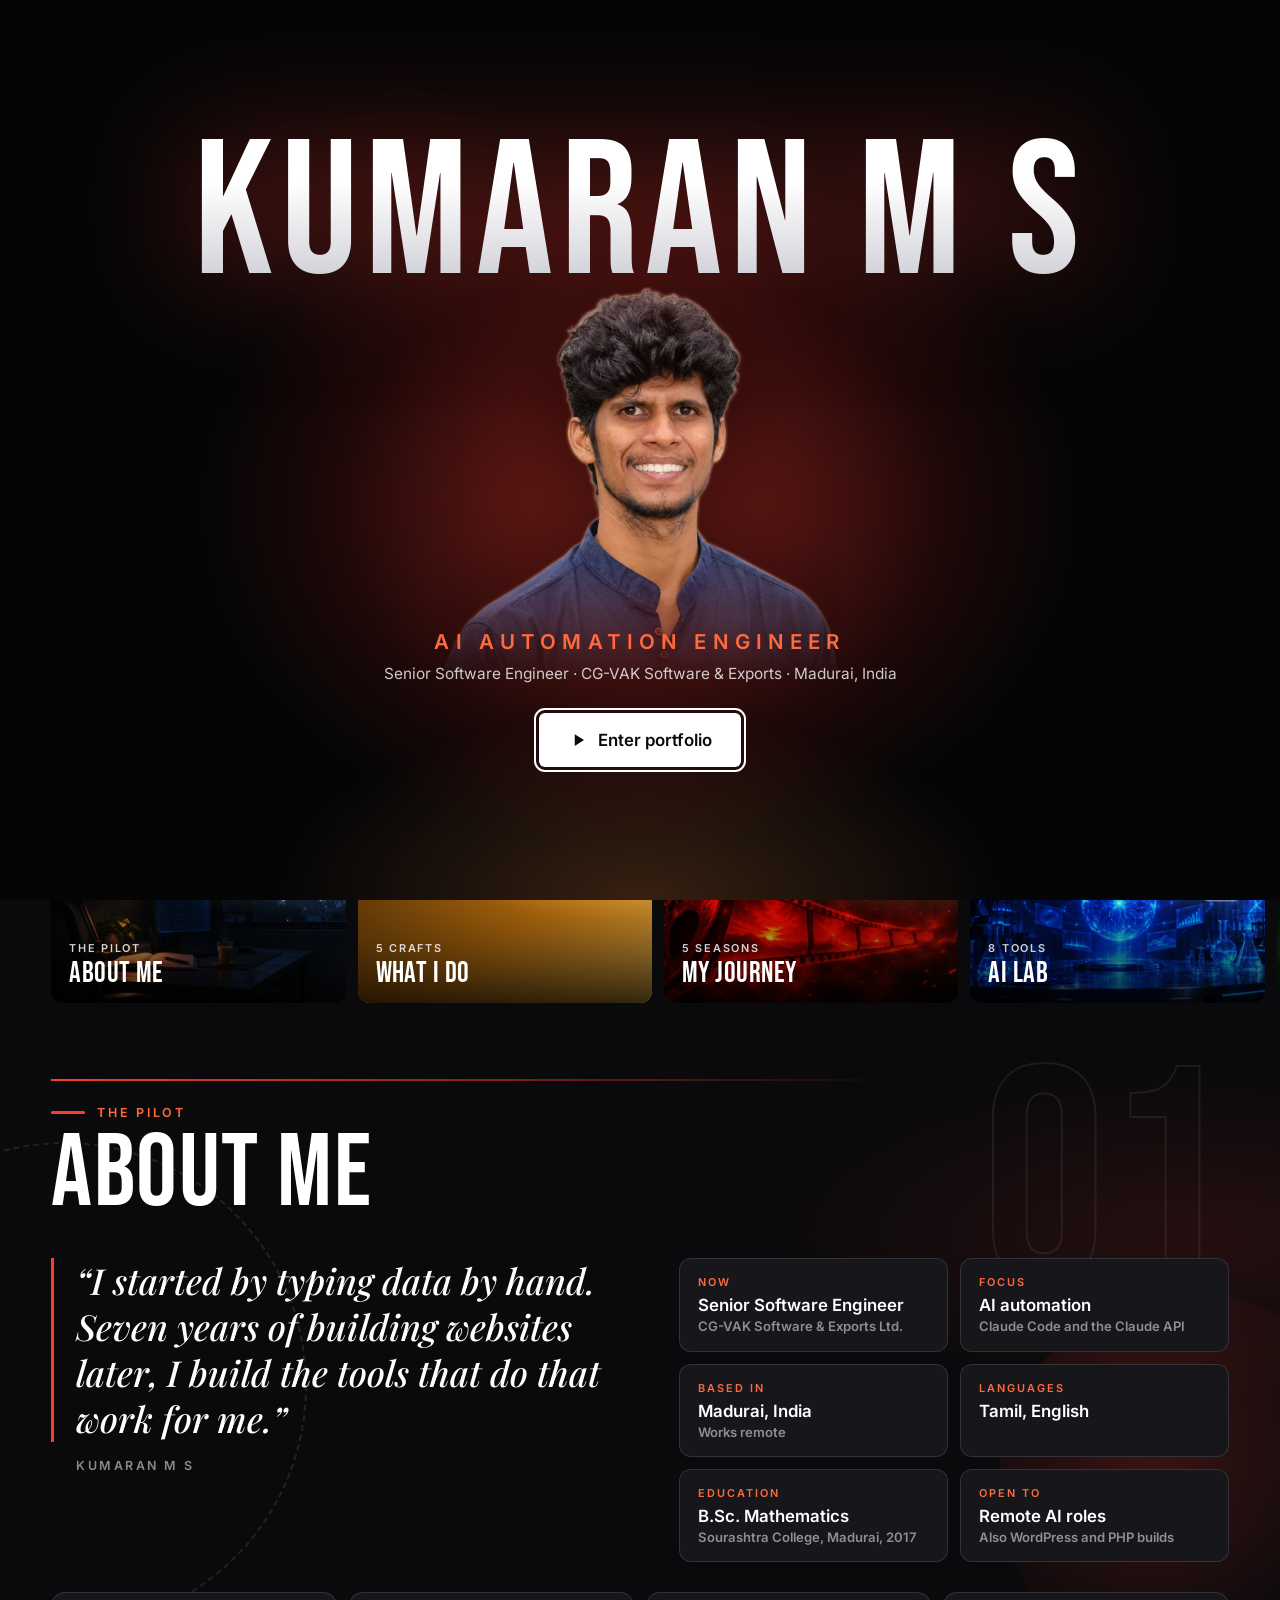
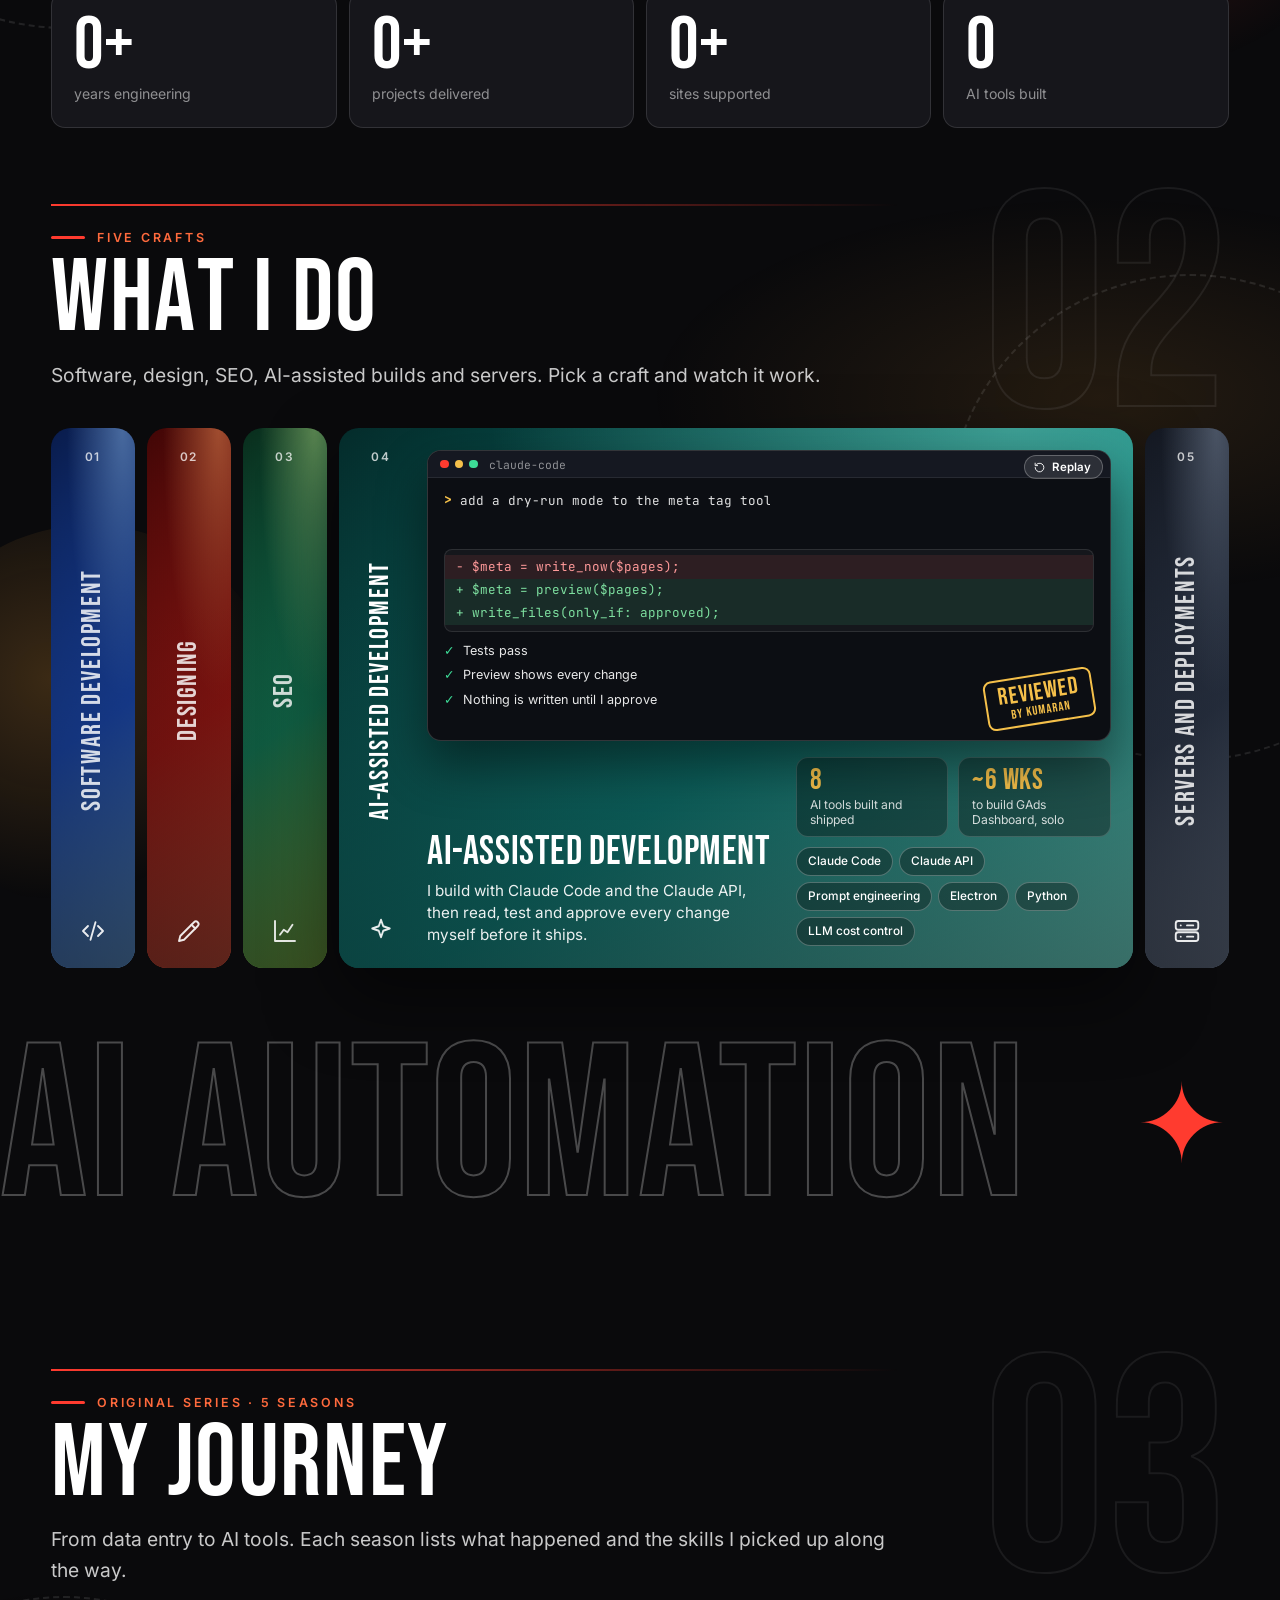
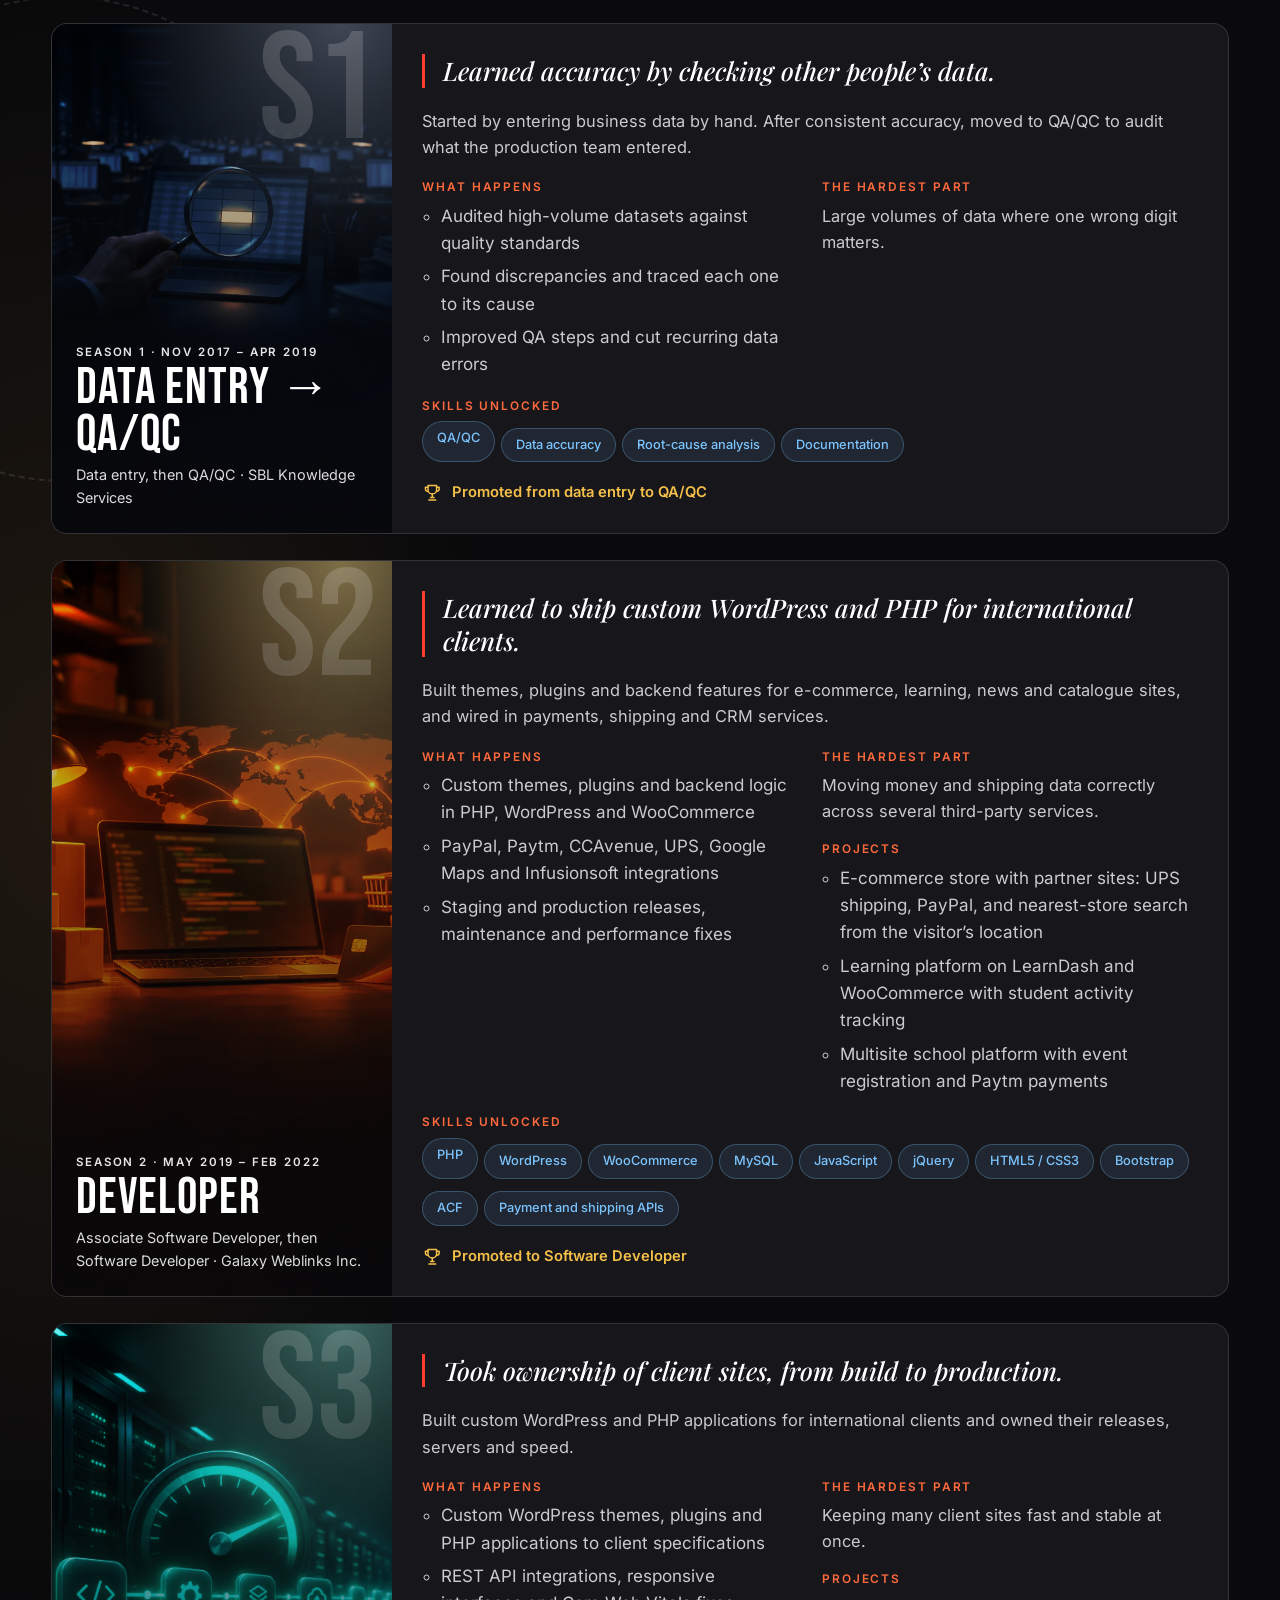
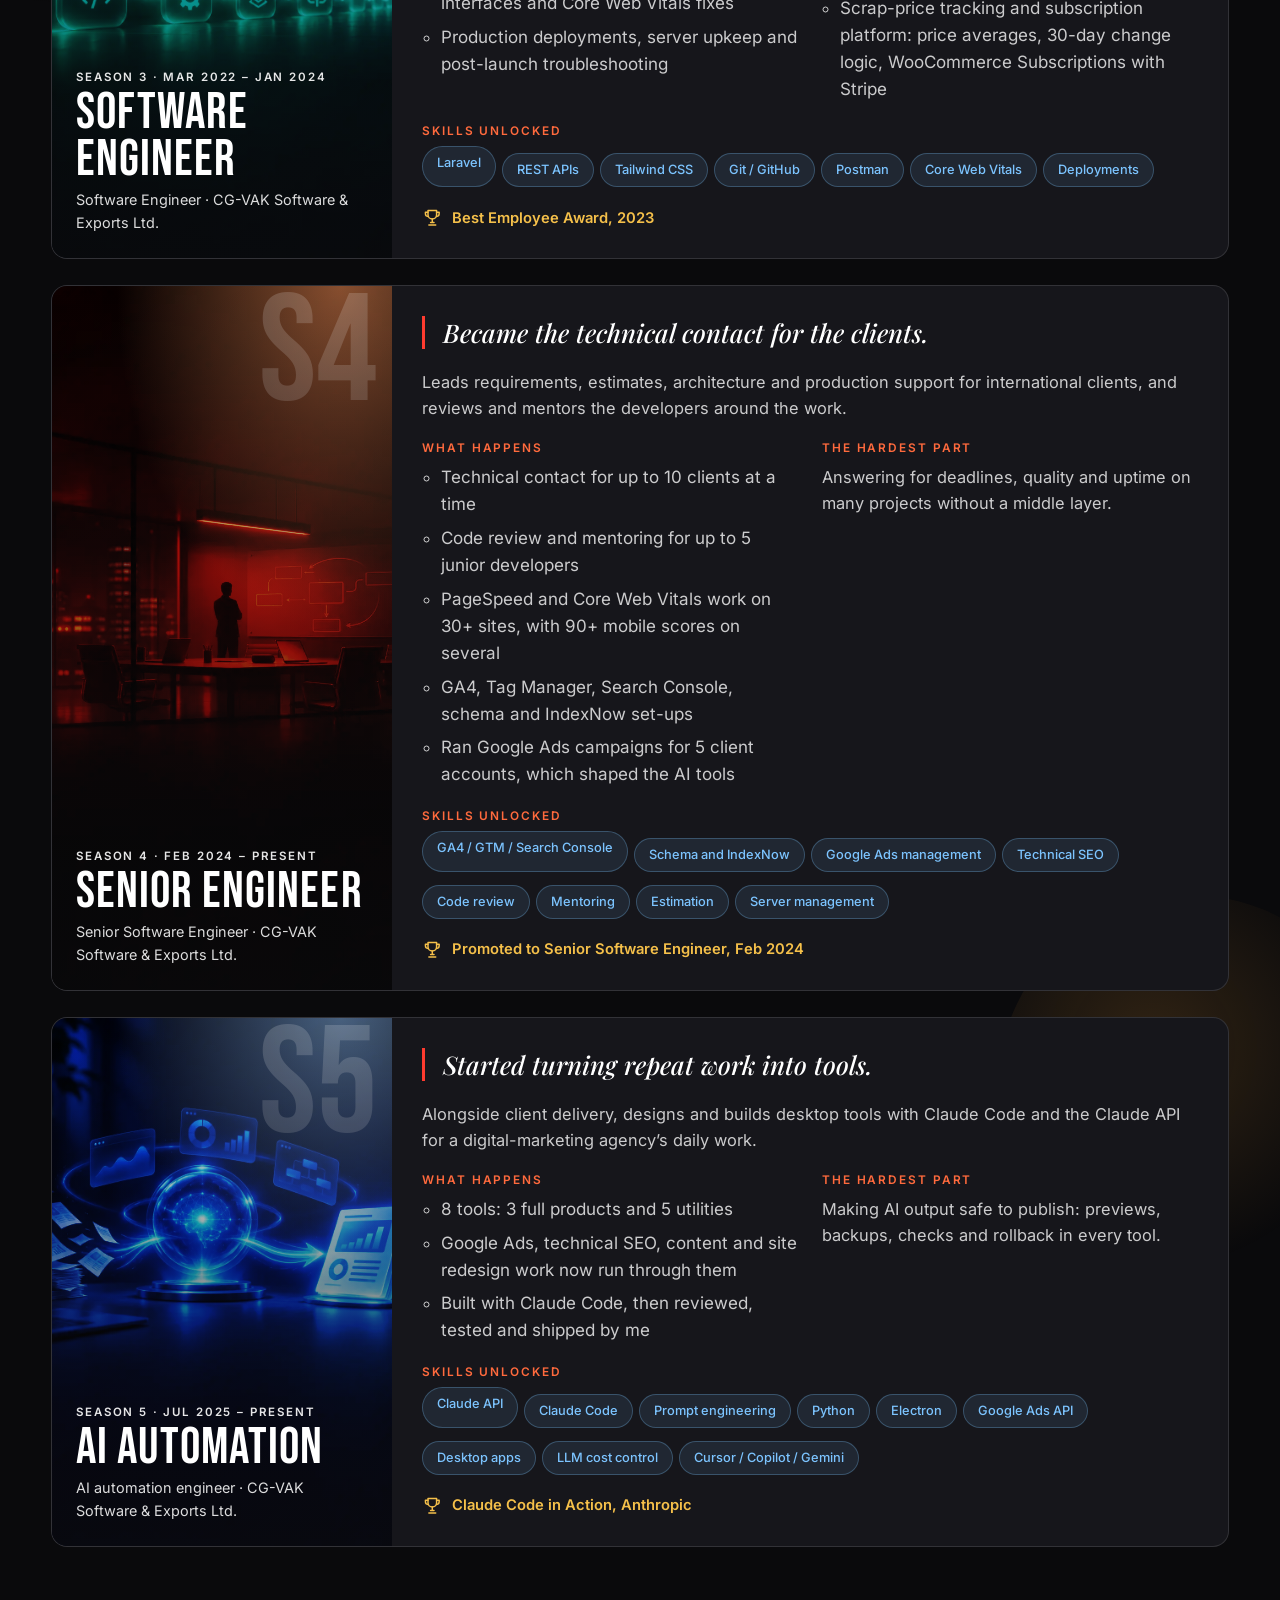
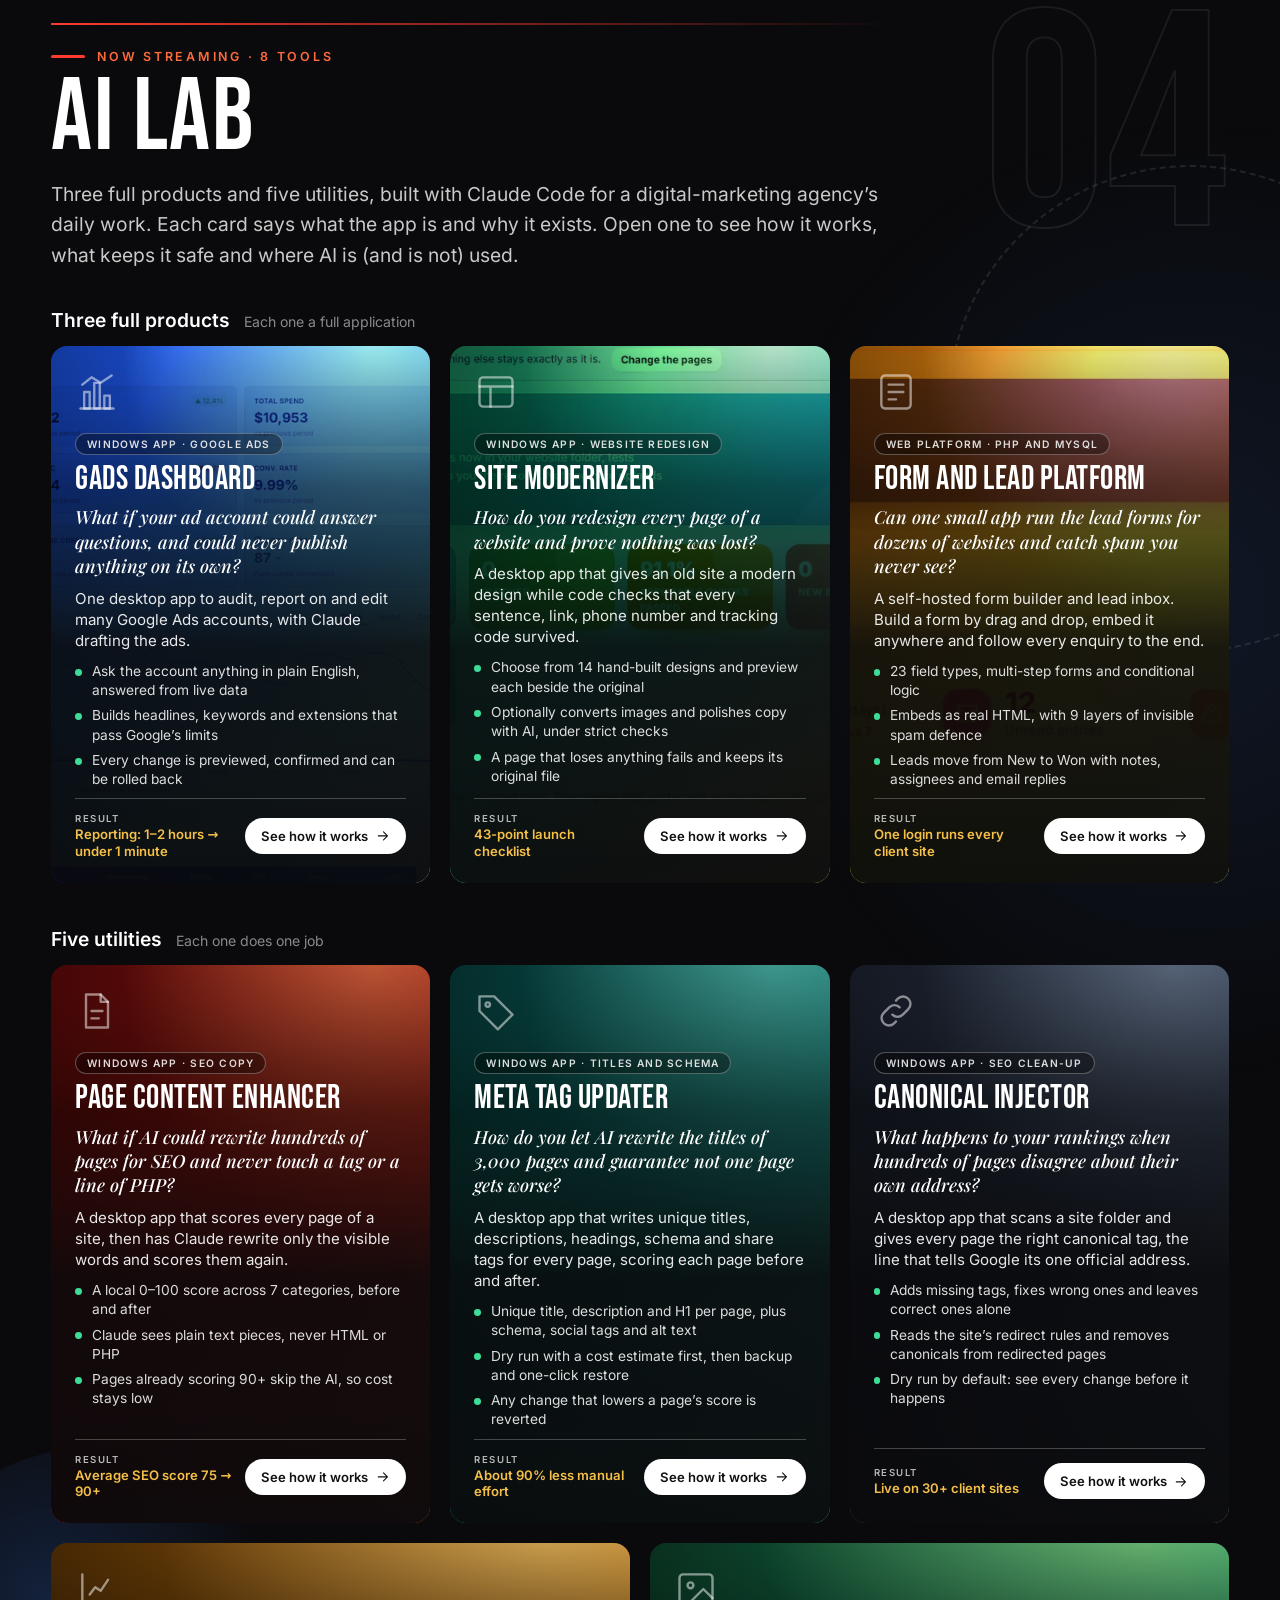
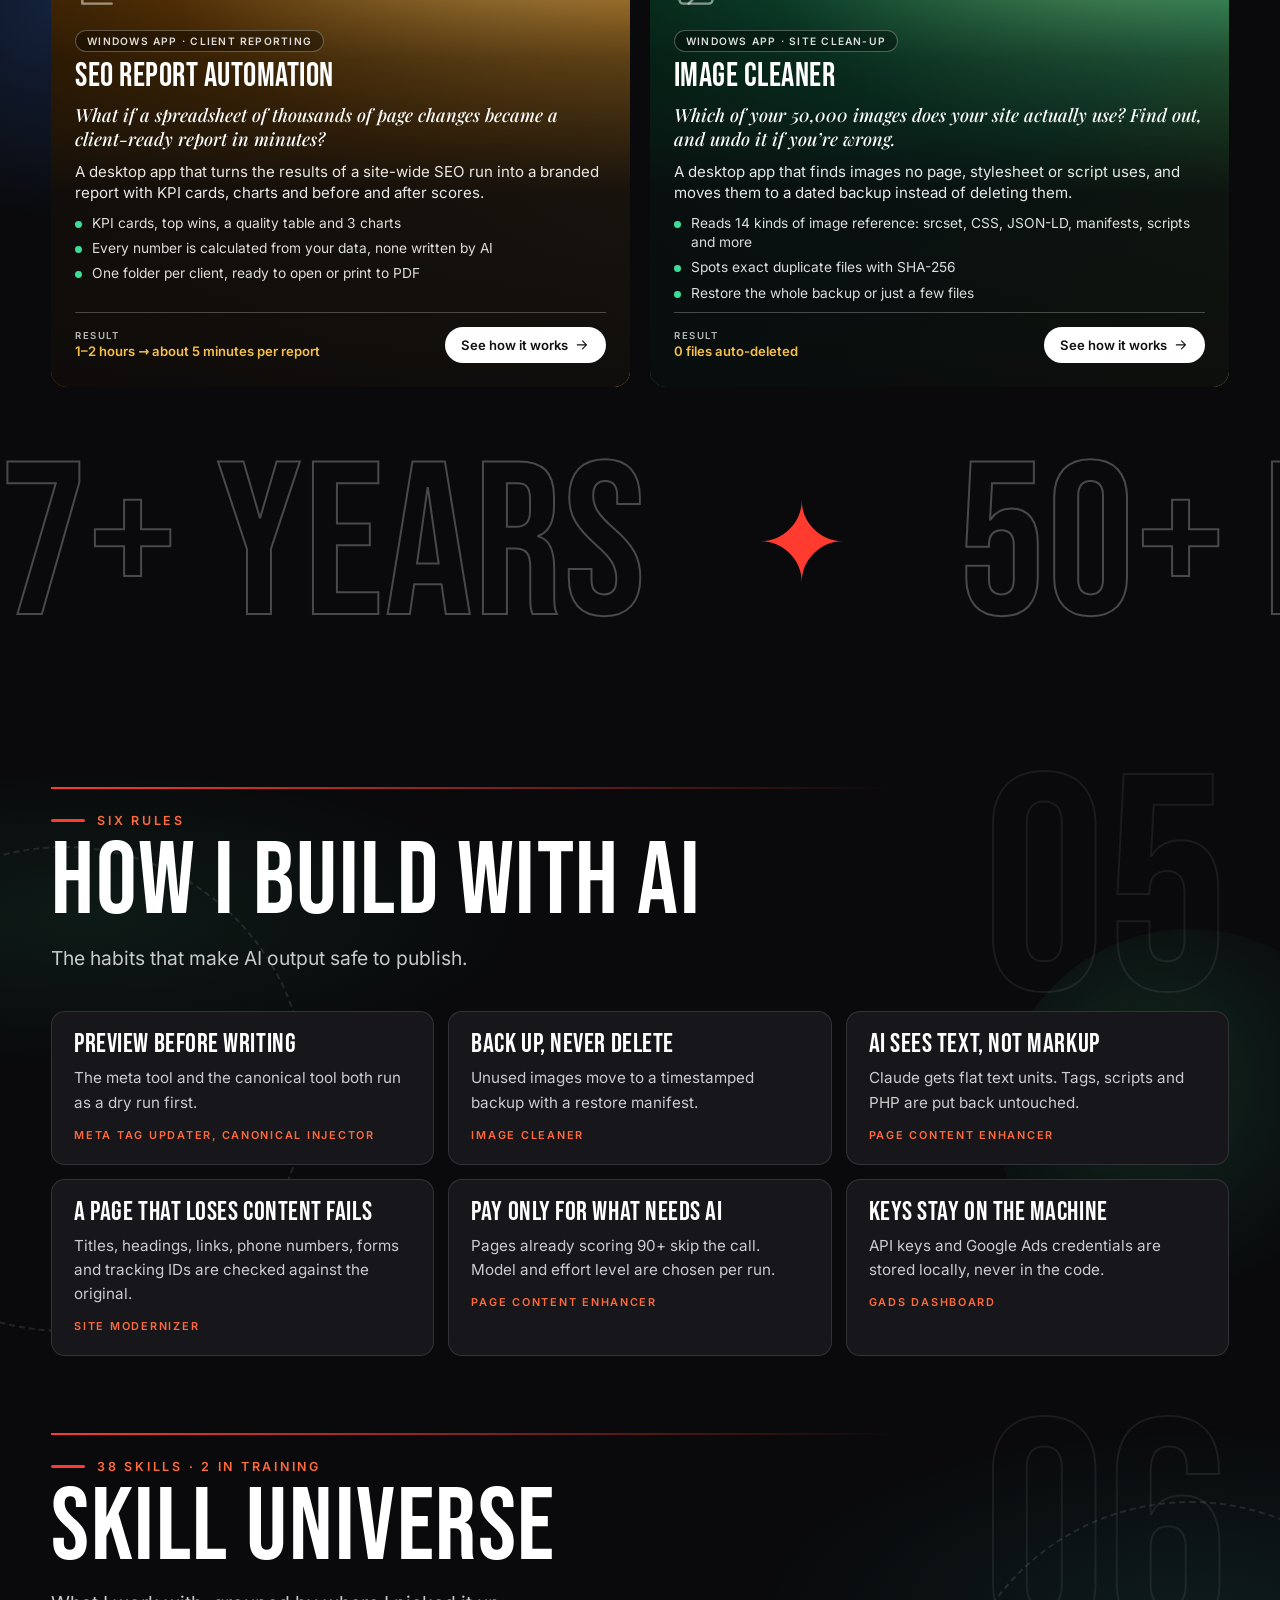
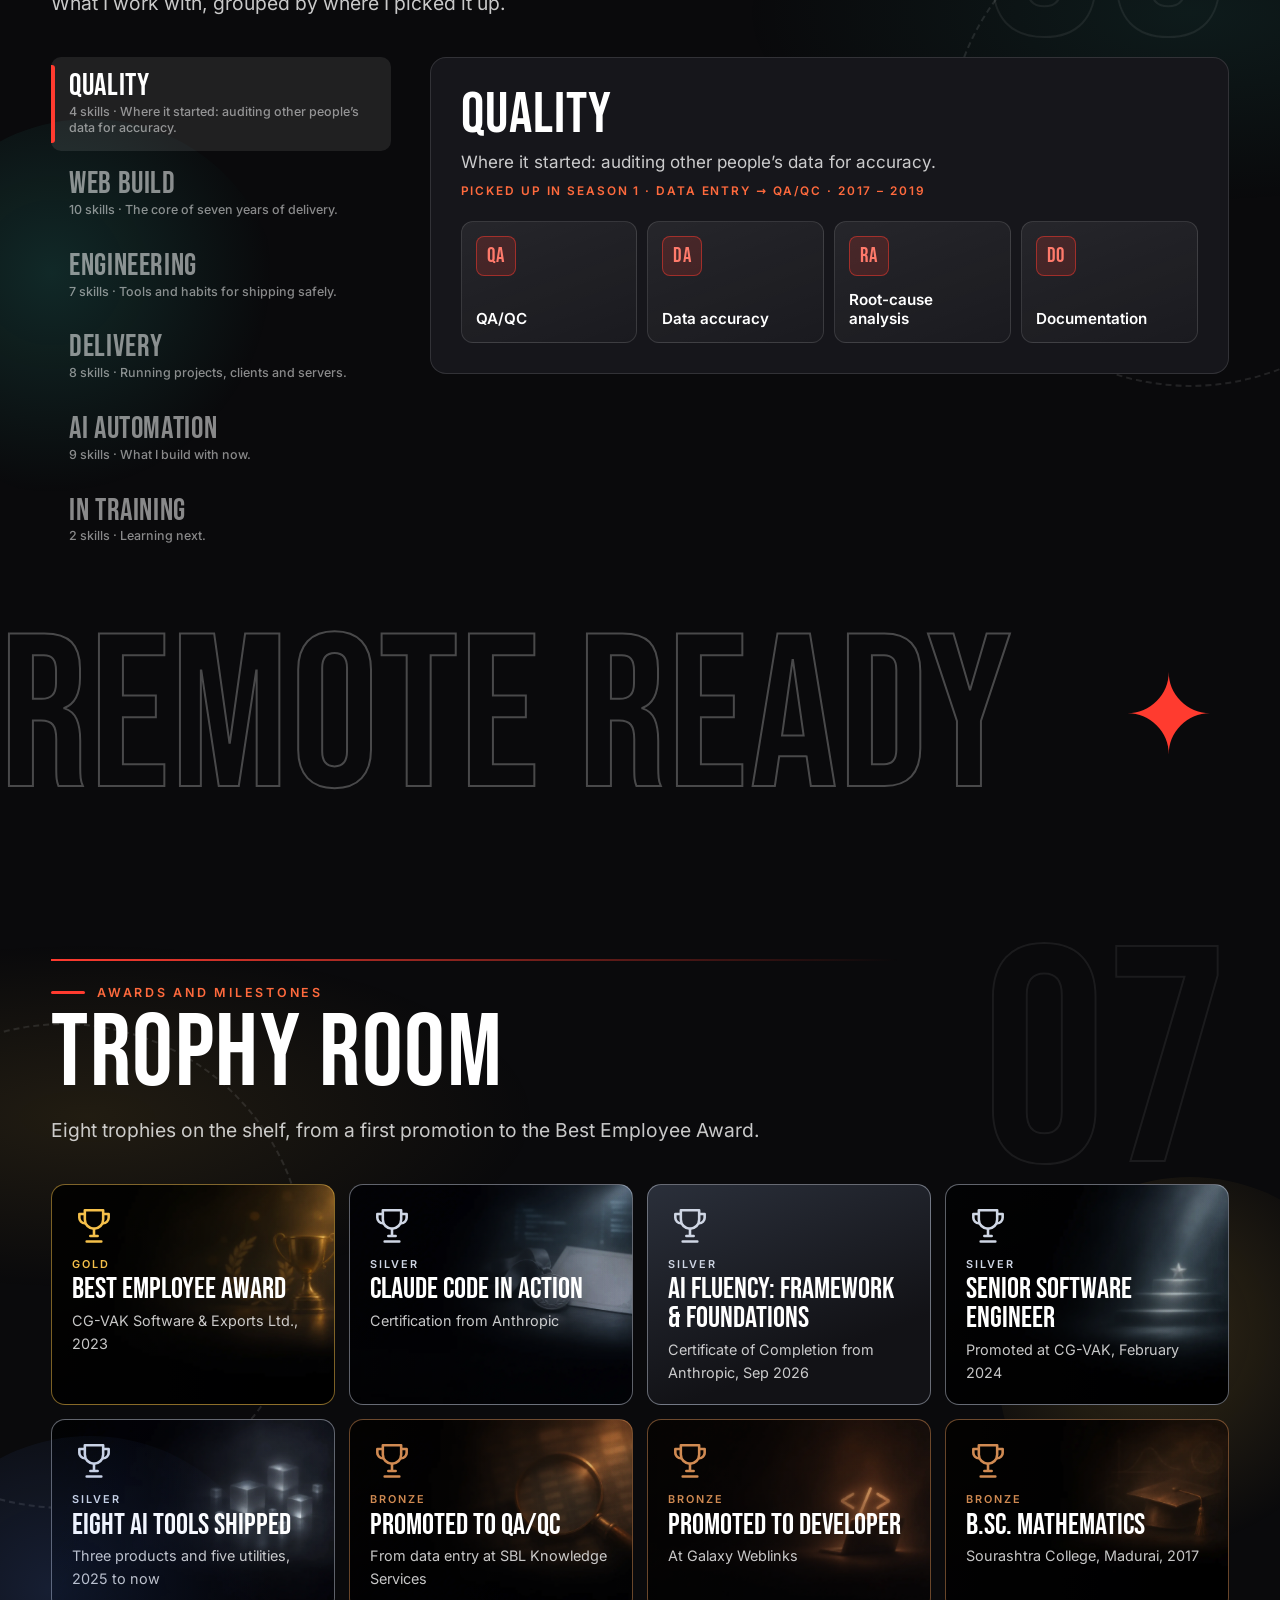
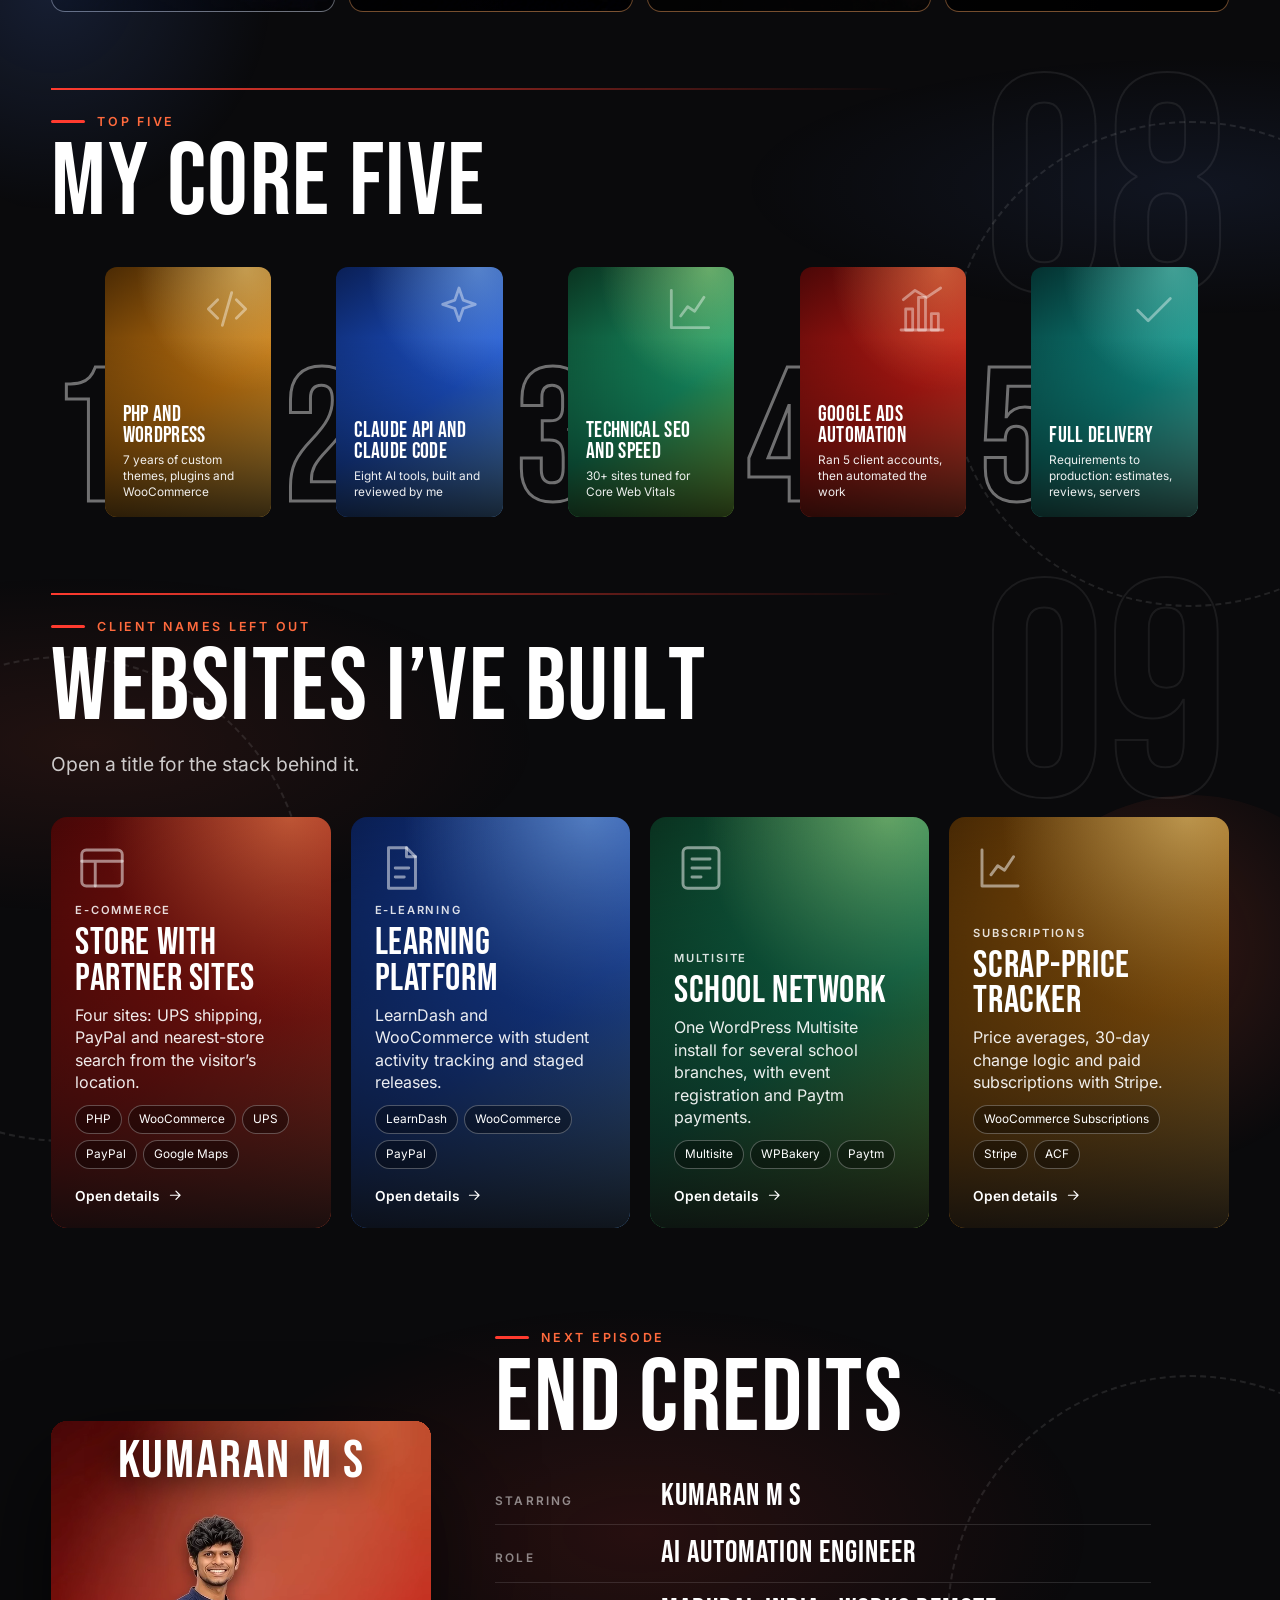
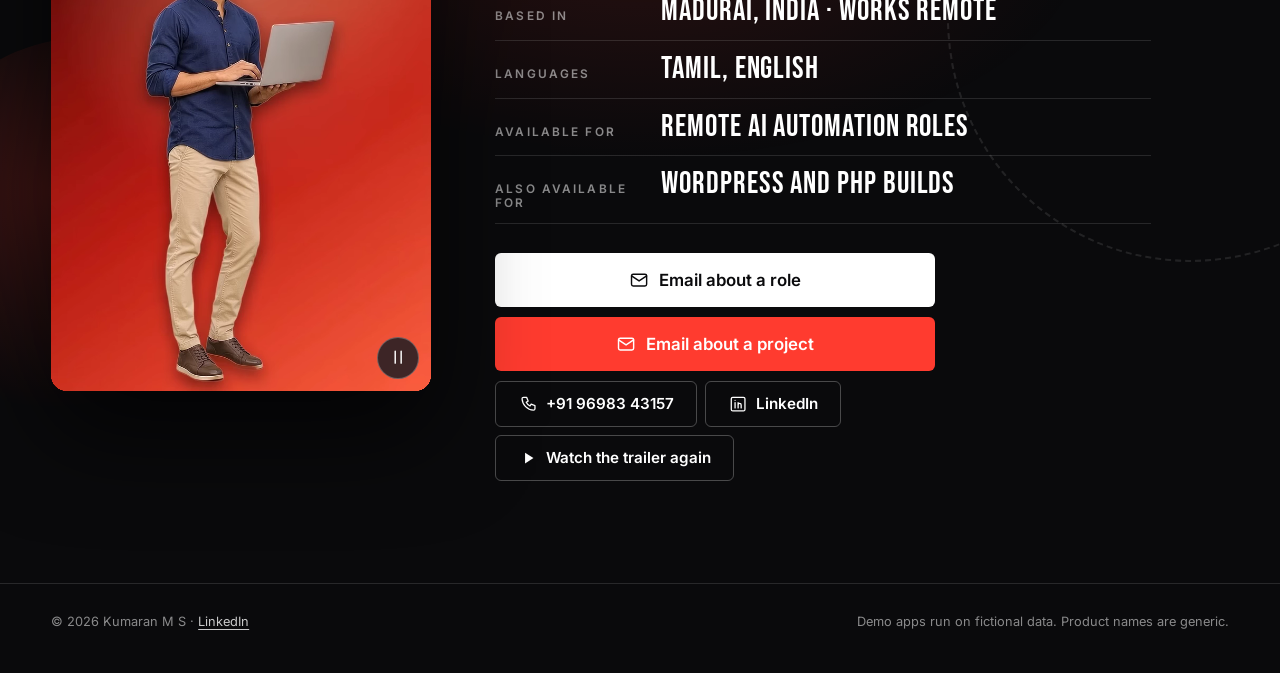
==== commit 736f9e16: "Add What I do section, full AI Lab cards and popups, certificate, LinkedIn fix; speed, SEO and acces" ====
--- a/site/index.html
+++ b/site/index.html
@@ -21,9 +21,13 @@
   <link rel="preload" href="assets/fonts/bebas-neue.woff2" as="font" type="font/woff2" crossorigin>
   <link rel="preload" href="assets/fonts/inter-400.woff2" as="font" type="font/woff2" crossorigin>
   <link rel="preload" href="assets/img/portrait.webp" as="image" type="image/webp" fetchpriority="high">
+  <script>document.documentElement.className += " js";</script>
+  <link rel="preload" href="assets/fonts/bebas-neue.woff2" as="font" type="font/woff2" crossorigin>
+  <link rel="preload" href="assets/fonts/inter-500.woff2" as="font" type="font/woff2" crossorigin>
+  <link rel="preload" href="assets/fonts/inter-600.woff2" as="font" type="font/woff2" crossorigin>
   <link rel="stylesheet" href="assets/css/base.css">
   <link rel="stylesheet" href="assets/css/views.css">
-  <link rel="stylesheet" href="assets/css/labs.css">
+  <link rel="stylesheet" href="assets/css/craft.css">
 
   <script type="application/ld+json">
   {
@@ -36,7 +40,7 @@
     "address": { "@type": "PostalAddress", "addressLocality": "Madurai", "addressRegion": "Tamil Nadu", "addressCountry": "IN" },
     "worksFor": { "@type": "Organization", "name": "CG-VAK Software & Exports Ltd." },
     "alumniOf": { "@type": "CollegeOrUniversity", "name": "Sourashtra College, Madurai" },
-    "sameAs": ["https://www.linkedin.com/in/kumaran-ms-381611145"],
+    "sameAs": ["https://www.linkedin.com/in/kumaran-m-s-381611145/"],
     "knowsAbout": ["AI automation", "Claude API", "Claude Code", "Google Ads API", "PHP", "WordPress", "Technical SEO"]
   }
   </script>
@@ -79,6 +83,9 @@
       <symbol id="i-code" viewBox="0 0 24 24"><path d="m8 8-4 4 4 4M16 8l4 4-4 4M14 5l-4 14"/></symbol>
       <symbol id="i-print" viewBox="0 0 24 24"><path d="M7 9V3h10v6M7 17H5a2 2 0 0 1-2-2v-4a2 2 0 0 1 2-2h14a2 2 0 0 1 2 2v4a2 2 0 0 1-2 2h-2"/><rect x="7" y="14" width="10" height="7"/></symbol>
       <symbol id="i-swap" viewBox="0 0 24 24"><path d="M7 7h12l-3-3M17 17H5l3 3"/></symbol>
+      <symbol id="i-server" viewBox="0 0 24 24"><rect x="3" y="4" width="18" height="7" rx="2"/><rect x="3" y="13" width="18" height="7" rx="2"/><path d="M7 7.5h.01M7 16.5h.01M12 7.5h5M12 16.5h5"/></symbol>
+      <symbol id="i-pen" viewBox="0 0 24 24"><path d="M4 20l1-4L16 5a2.1 2.1 0 0 1 3 3L8 19z"/><path d="M14 7l3 3"/></symbol>
+      <symbol id="i-replay" viewBox="0 0 24 24"><path d="M4 12a8 8 0 1 0 2.6-5.9"/><path d="M4 4v4.5h4.5"/></symbol>
     </defs>
   </svg>
 
@@ -92,6 +99,7 @@
     <a class="brand" href="#top" aria-label="Kumaran M S, back to the top"><span class="brand__mark">K</span><span class="brand__name">Kumaran</span></a>
     <nav class="nav__links" aria-label="Main" data-spy>
       <a href="#top">Home</a>
+      <a href="#craft">What I do</a>
       <a href="#story">Journey</a>
       <a href="#lab">AI Lab</a>
       <a href="#skills">Skills</a>
@@ -101,6 +109,7 @@
     </nav>
     <div class="nav__right">
       <button type="button" class="btn btn--ghost btn--sm hide-md" data-act="trailer"><svg class="ico ico--fill"><use href="#i-play"/></svg>Trailer</button>
+      <a class="iconbtn hide-xl" data-linkedin href="https://www.linkedin.com/in/kumaran-m-s-381611145/" target="_blank" rel="noopener" aria-label="Kumaran on LinkedIn (opens in a new tab)" title="LinkedIn"><svg class="ico"><use href="#i-in"/></svg></a>
       <a class="btn btn--ember btn--sm" data-mail="hiring" href="mailto:mallisrikumaran@gmail.com">Hire me</a>
       <button type="button" class="avatar" data-act="profiles" aria-label="Switch profile" data-avatar><img src="assets/img/kumaran-face.webp" alt="" width="40" height="40"></button>
     </div>
@@ -142,12 +151,169 @@
     <section class="view" data-view="resume" aria-labelledby="h-resume" hidden></section>
 
     <noscript>
-      <div class="noscript"><p>Kumaran M S is an AI automation engineer in Madurai, India, open to remote roles. Seven years of PHP and WordPress delivery, now building Claude-powered desktop tools. Contact: mallisrikumaran@gmail.com, +91 96983 43157, linkedin.com/in/kumaran-ms-381611145. This site needs JavaScript to show the rest.</p></div>
+    <!-- static-snapshot:start (written by tools/make-static.mjs: do not edit by hand) -->
+<div class="noscript noscript--static">
+<h2>Kumaran M S: AI automation engineer</h2>
+<p>Senior Software Engineer · CG-VAK Software &amp; Exports · Madurai, India. Open to remote roles. Seven years of PHP and WordPress delivery, now building Claude-powered desktop tools. This page needs JavaScript for the animated version; the same content follows in plain text.</p>
+<p>Contact: <a href="mailto:mallisrikumaran@gmail.com">mallisrikumaran@gmail.com</a>, <a href="tel:+919698343157">+91 96983 43157</a>, <a href="https://www.linkedin.com/in/kumaran-m-s-381611145/">LinkedIn</a>.</p>
+<h2>About</h2>
+<blockquote><p>I started by typing data by hand. Seven years of building websites later, I build the tools that do that work for me.</p></blockquote>
+<ul><li><strong>Now:</strong> Senior Software Engineer, CG-VAK Software &amp; Exports Ltd.</li><li><strong>Focus:</strong> AI automation, Claude Code and the Claude API</li><li><strong>Based in:</strong> Madurai, India, Works remote</li><li><strong>Languages:</strong> Tamil, English</li><li><strong>Education:</strong> B.Sc. Mathematics, Sourashtra College, Madurai, 2017</li><li><strong>Open to:</strong> Remote AI roles, Also WordPress and PHP builds</li></ul>
+<ul><li>7+ years engineering</li><li>50+ projects delivered</li><li>100+ sites supported</li><li>8 AI tools built</li></ul>
+<h2>What I do</h2>
+<h3>Software development</h3><p>Custom PHP and WordPress builds, Laravel apps and REST APIs, taken from the first requirement to production.</p>
+<ul><li>7+ years building websites</li><li>50+ projects delivered</li></ul>
+<p>PHP, WordPress, WooCommerce, Laravel, REST APIs, MySQL, JavaScript.</p>
+<h3>Designing</h3><p>Page layouts and interfaces that hold up on a phone and on a desktop, for client websites and for the dashboards of my own tools.</p>
+<ul><li>14 hand-coded designs in Site Modernizer</li></ul>
+<p>HTML5 / CSS3, Bootstrap, Tailwind CSS, Responsive layouts, Dashboards, Forms.</p>
+<h3>SEO</h3><p>Technical SEO and speed work: titles, canonicals, schema and Core Web Vitals, measured with GA4 and Search Console.</p>
+<ul><li>75 → 90+ average SEO score with my tool</li><li>30+ sites tuned for Core Web Vitals</li></ul>
+<p>Core Web Vitals, GA4 / GTM, Search Console, Schema, IndexNow, Canonical tags, Reports.</p>
+<h3>AI-assisted development</h3><p>I build with Claude Code and the Claude API, then read, test and approve every change myself before it ships.</p>
+<ul><li>8 AI tools built and shipped</li><li>~6 wks to build GAds Dashboard, solo</li></ul>
+<p>Claude Code, Claude API, Prompt engineering, Electron, Python, LLM cost control.</p>
+<h3>Servers and deployments</h3><p>Server set-ups, releases and day-to-day care, so client sites stay fast and stable and every change has a way back.</p>
+<ul><li>100+ sites supported</li><li>30+ client sites kept fast and stable</li></ul>
+<p>Server management, Deployments, Git / GitHub, Backups and rollback, Speed and uptime.</p>
+<h2>AI Lab: three products and five utilities</h2>
+<p>Three full products and five utilities, built with Claude Code for a digital-marketing agency’s daily work. Each card says what the app is and why it exists. Open one to see how it works, what keeps it safe and where AI is (and is not) used.</p>
+<h3>GAds Dashboard <small>(Windows app · Google Ads)</small></h3>
+<p><em>What if your ad account could answer questions, and could never publish anything on its own?</em></p><p>GAds Dashboard connects to Google Ads and puts every account in one Windows app: dashboards, 12 report views, a 9-tab audit, campaign and keyword managers, and AI builders for ads. Claude reads live account data to answer questions and draft copy. A person always clicks publish.</p>
+<p><strong>The problem it solves:</strong> Managing paid search means logging into each account, exporting spreadsheets for reports, hand-writing ad copy to Google’s character limits and hunting for wasted search terms. It adds up to hours of repeat work every week. <strong>Who it is for:</strong> Paid-search managers who run many accounts at a marketing agency.</p>
+<h4>How it works</h4><ol><li>Pick an account and a date range. Live data loads from the Google Ads API.</li><li>Browse the dashboard, reports, keywords and audit. AI adds recommendations beside the numbers.</li><li>Ask the chat assistant a question. It answers from live data using read-only tools.</li><li>Build ads or keywords with the AI builders. Every line is checked and scored before you see it.</li><li>Review the change. Google’s own validation runs first, then you confirm it is a live change.</li><li>A change log keeps before and after copies, with one-click rollback.</li></ol>
+<h4>Highlights</h4>
+<p><strong>See everything</strong></p><ul><li>Dashboard with KPIs, charts, a call-lead summary and budget pacing</li><li>12 report views (campaigns, devices, networks, form and phone conversions and more) with CSV and PDF export</li><li>Executive Summary report with about 20 sections you can switch on or off</li></ul>
+<p><strong>Audit</strong></p><ul><li>9 audit tabs: campaigns, keywords, ads, assets, conversion tracking, performance, duplicates and policy issues</li><li>Finds negative keywords that block good ones, and ad groups that compete for the same searches</li></ul>
+<p><strong>Manage</strong></p><ul><li>Create and edit Search, Display, Performance Max, Shopping and Video campaigns</li><li>Bulk keyword and negative-keyword tools, with AI-flagged wasted spend</li><li>Ad group and asset group managers</li></ul>
+<p><strong>AI builders</strong></p><ul><li>Responsive Search Ad builder: 15 headlines and 4 descriptions, scored</li><li>Sitelinks, callouts, structured snippets and call assets</li><li>Keyword planner and Quality Score analysis</li></ul>
+<h4>Built to be safe</h4><ul><li>Google’s validate-only check runs before any live change</li><li>Publishing needs a “this is a live change” tick, so nothing goes out by accident</li><li>The change log keeps the last 200 changes with rollback. Replaced ads are paused, never deleted</li><li>AI copy is cleaned and length-checked, rewritten up to 3 times, then swapped for a safe fallback line if it still fails</li><li>The chat assistant has 9 read-only tools and no way to write</li><li>Settings and keys stay on the machine, never in the code</li></ul>
+<p><strong>Where AI fits:</strong> Claude writes and checks ad copy, keyword ideas and account reviews, classifies search terms and answers questions. It is never allowed to invent offers, add phone numbers, make “best” or “guaranteed” claims, or publish anything itself.</p>
+<p><strong>Tech:</strong> Electron 40, React 18, Vite, Google Ads API, Claude API, Vitest, Windows installer.</p>
+<p><strong>Numbers:</strong> &lt; 1 min Google Ads reporting, down from 1–2 hours; 85–95% less manual optimisation; 62 automated tests; ~6 weeks built solo with Claude Code.</p>
+<h3>Site Modernizer <small>(Windows app · Website redesign)</small></h3>
+<p><em>How do you redesign every page of a website and prove nothing was lost?</em></p><p>Site Modernizer takes a website folder and rebuilds its pages in a new design. Each old page is read, fitted into the chosen layout and then verified against the original. Images, copy, meta tags and schema can be improved too, and the result is packaged with a rollback.</p>
+<p><strong>The problem it solves:</strong> Redesigning a site by hand means rebuilding every page, then re-checking titles, meta tags, links, forms and tracking codes. One missed phone number or analytics tag quietly costs leads or rankings. <strong>Who it is for:</strong> Web and SEO agencies refreshing client websites.</p>
+<h4>How it works</h4><ol><li>Point the app at a site folder and fill in the business profile: what it does, approved facts and claims never to make.</li><li>It scans the site and sorts every page into one of 12 page types, then audits it for 23 kinds of problem.</li><li>Optional: images are backed up in a verified zip, converted to WebP, and every reference is rewritten and rechecked.</li><li>Choose a design, pick brand colours and preview it beside the original. Fine-tune sections or ask the AI assistant.</li><li>Choose how to treat the words: keep them, enhance them (grammar and clarity only) or rewrite them, then approve.</li><li>Build. Each page is rebuilt, given finished head tags and compared with its original.</li><li>Validate and package: a 43-check list, link check, real-browser test, before and after score, report, deploy zip and rollback zip.</li></ol>
+<h4>Highlights</h4>
+<p><strong>Designs</strong></p><ul><li>14 hand-coded designs, each with its own header, hero, footer and section layouts</li><li>Brand colours from the site, its logo or one of 12 industry presets, with 94 bundled font files</li><li>Side-by-side preview, per-section layouts and an AI design assistant</li></ul>
+<p><strong>Keeps everything</strong></p><ul><li>Reads old pages by what each row is, not by class names</li><li>Recognises cards, tabs, accordions, tables, embeds and forms by shape</li><li>Pages it cannot read with confidence are left untouched</li></ul>
+<p><strong>Images and words (optional)</strong></p><ul><li>JPG and PNG become WebP in several sizes, with every reference updated and rechecked</li><li>About 30 rule checks on AI copy, plus claim checks against the approved business profile</li></ul>
+<p><strong>Launch checks</strong></p><ul><li>A 43-check SEO, technical and accessibility list, and a link check</li><li>Real-browser test on a phone profile, slow 4G and a throttled CPU: speed, layout shift and an accessibility scan</li><li>Before and after score per page, counted from the pages and never typed in</li></ul>
+<h4>Built to be safe</h4><ul><li>A page fails if its title or meta description changed, the canonical is wrong, a phone number, tracking ID, form or head script is lost, a link or image is lost, or any text is lost. Failed pages keep their original file</li><li>Claims such as “24/7”, “licensed” or “guaranteed” are allowed only when the approved business profile backs them up. Prices and discounts are always banned</li><li>A verified zip backup is taken before anything is applied to the site folder, and any page or the whole site can be restored</li><li>PHP pages are never overwritten</li><li>Nothing is uploaded: the app packages a deploy zip and a rollback zip and stops there</li><li>The AI never gets the last word: every answer goes through checks, and a failed one gets one repair try, then goes to review</li></ul>
+<p><strong>Where AI fits:</strong> Claude writes page copy, meta tags and alt text, helps with design tweaks and reads unusual page rows. The 14 designs, the preservation checks, the scoring, the canonical logic and the packaging are plain hand-written code. Without an API key everything except the AI features still works.</p>
+<p><strong>Tech:</strong> Node.js 22, Express 5, Electron, Tailwind 4, Cheerio, Sharp, Playwright with Edge, axe-core, Claude API.</p>
+<p><strong>Numbers:</strong> 14 hand-coded designs; 43 launch checks; 12 page types recognised; ~315 automated tests.</p>
+<h3>Form and Lead Platform <small>(Web platform · PHP and MySQL)</small></h3>
+<p><em>Can one small app run the lead forms for dozens of websites and catch spam you never see?</em></p><p>Form and Lead Platform lets an agency create forms by drag and drop, place them on any client website and track each enquiry from the first message to follow-up. Each client site has its own team, forms, spam rules and settings, all behind one login.</p>
+<p><strong>The problem it solves:</strong> Separate form plugins on every site mean leads get lost in scattered inboxes, spam slips through and nobody sees the whole picture. <strong>Who it is for:</strong> Agencies that run forms for many websites, and each client’s own team.</p>
+<h4>How it works</h4><ol><li>A super admin adds a website, its allowed domains, logo and users.</li><li>An editor builds a form from 8 templates or from scratch, then sets fields, logic, theme and notifications.</li><li>The form is embedded as full HTML, a PHP snippet or a JavaScript snippet. It is real markup, never an iframe.</li><li>A visitor submits. The server checks every field, runs the spam layers and answers instantly.</li><li>Emails, webhooks and auto-replies then run from a queue that retries failures.</li><li>The team works the Entries inbox: status, assignee, internal notes, email replies and CSV or Excel export.</li><li>Dashboards and a monthly all-sites report email close the loop.</li></ol>
+<h4>Highlights</h4>
+<p><strong>Builder</strong></p><ul><li>23 field types including name, address, phone, file upload, signature, rating, price and calculated fields</li><li>Show and hide logic with 8 operators, multi-step forms and save-and-resume by email</li><li>7 theme presets plus custom colours, undo and redo, and device preview</li></ul>
+<p><strong>Embedding</strong></p><ul><li>3 ways to embed, with no layout shift and edits that go live without re-pasting</li><li>The PHP embed keeps showing the last good copy if the app is unreachable</li><li>Captcha scripts load only when a visitor starts the form, to protect page speed</li></ul>
+<p><strong>Many sites, many teams</strong></p><ul><li>One login, per-site roles (admin, editor, viewer) and a super admin</li><li>Each site has its own forms, entries, spam rules, SMTP, logo and retention rules</li></ul>
+<p><strong>Leads</strong></p><ul><li>Status, assignee, notes timeline, filters and bulk actions</li><li>Campaign data captured: UTM tags, click IDs, referrer and source page</li><li>CSV and Excel import and export, and signed webhooks with delivery logs</li></ul>
+<p><strong>Operations</strong></p><ul><li>Backups, an in-app updater with rollback, retention rules and cron</li><li>Email, queue and activity logs, and dashboards with charts</li><li>A monthly report: one combined email plus a printable page for each site</li></ul>
+<h4>Built to be safe</h4><ul><li>Spam defence in 9 layers: honeypot, a signed single-use token, server-clock fill time, rate limits, injection checks, a disposable-email list, duplicate detection, custom block lists and captcha. Spam goes to a recoverable folder and never triggers an email</li><li>Passwords are hashed, accounts lock after 5 bad logins, and optional email 2FA can trust a device for 30 days</li><li>Every request carries a CSRF token and every database call is a prepared statement</li><li>Uploads are checked by extension, real file type and content, optionally scanned with ClamAV, and stored outside the web root under random names</li><li>Every query is scoped to its website, so one client can never see another’s leads</li><li>Exports guard against spreadsheet formula injection, and webhooks are signed with HMAC-SHA256</li></ul>
+<p><strong>Where AI fits:</strong> None. It is plain PHP and rules, so every decision it makes can be traced.</p>
+<p><strong>Tech:</strong> PHP 8.1, MySQL / MariaDB, Vanilla JavaScript, PHPMailer, 23 tables, 8 migrations.</p>
+<p><strong>Numbers:</strong> 23 field types; 9 spam layers; 3 roles per site; v2.4.0 current version.</p>
+<h3>Page Content Enhancer <small>(Windows app · SEO copy)</small></h3>
+<p><em>What if AI could rewrite hundreds of pages for SEO and never touch a tag or a line of PHP?</em></p><p>Page Content Enhancer scores each page of a PHP or HTML website against a seven-part SEO rubric. Claude then rewrites only the visible text, such as titles, headings, paragraphs and the meta description, to fix the weak spots. The page is scored again to show the gain.</p>
+<p><strong>The problem it solves:</strong> Sites with hundreds of near-identical service or location pages need unique, well-structured copy on every one. Doing it by hand takes weeks, and judging the result by eye is guesswork. <strong>Who it is for:</strong> SEO and web teams that manage large sets of service and location pages.</p>
+<h4>How it works</h4><ol><li>Pick the site folder and file type, describe the business, and choose a Claude model and effort level.</li><li>The app finds every page and swaps all PHP code for placeholders.</li><li>It pulls out each piece of text with its exact position and scores the page from 0 to 100, with no AI call.</li><li>Pages already at 90 or above are skipped. The rest go to Claude in chunks.</li><li>The rewrite is scored again. Up to two refinement passes target the weakest categories, and the best pass wins.</li><li>The new text goes back in its exact place and the PHP is restored. A dashboard shows before and after scores, tokens and cost.</li></ol>
+<h4>Highlights</h4>
+<p><strong>Scoring (no AI)</strong></p><ul><li>7 weighted categories: Content Quality, AI/LLM Visibility, Local SEO, UX and Readability, EEAT, Conversion and SEO Structure</li><li>Penalties for thin pages, keyword stuffing, duplicate paragraphs, no call to action and no location signal</li><li>Ignores things the tool cannot change (canonicals, schema, link URLs), so a rerun can always improve a page</li></ul>
+<p><strong>What it rewrites</strong></p><ul><li>Titles, headings, paragraphs, list items, table text and buttons</li><li>Meta description and image alt text</li><li>Text held in PHP variables that is really page copy, such as intros and FAQs</li></ul>
+<p><strong>What it leaves alone</strong></p><ul><li>Navigation, headers, footers and menus</li><li>Scripts, styles, schema and link URLs</li><li>PHP logic of any kind</li></ul>
+<p><strong>Cost control</strong></p><ul><li>Skips pages that already score 90 or more</li><li>Stops early when a pass does not improve the score or a 120-second file budget runs out</li><li>Three Claude models and three effort levels, with tokens and cost tracked per file</li></ul>
+<h4>Built to be safe</h4><ul><li>Claude receives only numbered text pieces (an id, a role and the text), never markup or code</li><li>Replies must match a strict JSON schema. Unknown or missing items fall back to the original text</li><li>PHP blocks are swapped for placeholders before parsing and restored afterwards</li><li>One bad file is logged as an error without stopping the batch</li><li>The prompt forbids invented facts and keeps each rewrite close to the original length</li><li>Built to run on a copy of the site folder: review the result, then copy it across</li></ul>
+<p><strong>Where AI fits:</strong> Claude rewrites the text and receives plain-English revision notes from the local scorer. The scoring, the parsing and the write-back are ordinary code.</p>
+<p><strong>Tech:</strong> Python 3, CustomTkinter, Claude API (structured output), PyInstaller, Windows .exe.</p>
+<p><strong>Numbers:</strong> 75 → 90+ average SEO score; 7 scoring categories; 1,000+ pages tested on one site; 90 score that skips the AI call.</p>
+<h3>Meta Tag Updater <small>(Windows app · Titles and schema)</small></h3>
+<p><em>How do you let AI rewrite the titles of 3,000 pages and guarantee not one page gets worse?</em></p><p>Meta Tag Updater rewrites the shop window of every page on a static website: a unique title, description and main heading, plus structured data, social share tags and image alt text. Each change is scored before and after, so no page gets worse.</p>
+<p><strong>The problem it solves:</strong> Writing a unique title, description and heading for hundreds or thousands of pages by hand is slow, and big sites end up with copy-pasted tags that search engines ignore. <strong>Who it is for:</strong> Agency teams onboarding a client website.</p>
+<h4>How it works</h4><ol><li>Pick the site folder. Optionally let the app read the live site to learn the business’s name, services and areas. Every fact is checked against the page text.</li><li>Choose a Claude model, see a cost estimate and start with a dry run that writes nothing.</li><li>Step one, no AI cost: add or fix canonical tags and fix internal links that point at redirected pages.</li><li>Step two: Claude gets each page’s text and context, 10 pages per call, plus titles already used elsewhere so it avoids repeats.</li><li>Results are checked for length, finished sentences and near-duplicates. Failures are rewritten up to 3 times or sent to a review list.</li><li>Each page is scored before and after. Any field that lowers the score is reverted.</li><li>Originals are backed up once, files are written safely, and an HTML report and CSV are saved.</li></ol>
+<h4>Highlights</h4>
+<p><strong>What it writes</strong></p><ul><li>Unique meta title (brand added by code), description and H1</li><li>Schema: WebPage, Service, LocalBusiness, Article, AboutPage, ContactPage and CollectionPage, plus optional breadcrumbs and an FAQ built from existing Q&amp;A</li><li>Open Graph and Twitter cards with a share image picked from the page</li><li>Image alt text and lazy loading, and a robots tag if one is missing</li></ul>
+<p><strong>Site-wide</strong></p><ul><li>Canonical add and fix that respects the site’s redirect rules</li><li>Sitemap check and a clean sitemap.xml rebuild</li><li>A near-duplicate page detector that gives city-swap pages different openings</li></ul>
+<p><strong>In your control</strong></p><ul><li>Dry run with a cost estimate</li><li>Review window: edit by hand, regenerate one field or approve page by page</li><li>Haiku, Sonnet or Opus picker, and batching to keep tokens low</li><li>Resume and retry-failed after a rate limit or a stopped run</li></ul>
+<p><strong>Reporting</strong></p><ul><li>Client-ready HTML report with before and after scores and charts, plus a results CSV</li><li>A 100-point internal score with about 40 checks. It is the tool’s own benchmark, not a Google score</li></ul>
+<h4>Built to be safe</h4><ul><li>A dry run writes nothing</li><li>Originals are copied once to a backup folder outside the site, with a one-click restore</li><li>Score protection: a page’s total and every category must be at least the original, or the original field is kept</li><li>AI may not write phone numbers, addresses, ratings, prices or URLs into schema. Those come only from verified business details</li><li>Text is rewritten until it fits, never cut off mid-sentence</li><li>Files keep their original encoding and line endings, and writes are atomic</li><li>A PHP-template edition skips an edit instead of guessing when a title is built dynamically</li></ul>
+<p><strong>Where AI fits:</strong> Claude writes titles, descriptions, headings and alt text, and extracts business facts that code then verifies. Length checks, scoring, schema building and file writing are plain code.</p>
+<p><strong>Tech:</strong> Python 3, Tkinter, Claude API (streaming), System keyring, PyInstaller, 184 test functions.</p>
+<p><strong>Numbers:</strong> ~90% less manual effort; ~40 quality checks per page; 184 test functions; 3,000+ page sites stay unique.</p>
+<h3>Canonical Injector <small>(Windows app · SEO clean-up)</small></h3>
+<p><em>What happens to your rankings when hundreds of pages disagree about their own address?</em></p><p>Canonical Injector scans a website folder and makes sure every HTML and PHP page carries the right canonical tag. It builds each page’s official address from the domain and the file path, and it works around the site’s own redirects.</p>
+<p><strong>The problem it solves:</strong> When duplicate or redirected URLs split a page’s ranking, search results suffer. Fixing it means opening hundreds of files one by one to add, correct or remove the tag. <strong>Who it is for:</strong> SEO and web developers cleaning up a client website.</p>
+<h4>How it works</h4><ol><li>Enter the site’s domain and choose its folder.</li><li>Choose Dry Run (the default) or Live Run.</li><li>The app reads the site’s .htaccess and extracts its 301 redirect rules.</li><li>It finds every HTML and PHP file and works out each page’s canonical address. Index files map to the folder address.</li><li>It inserts, replaces, skips or removes the tag, with a colour-coded live log.</li><li>A timestamped report lists every action and the redirect rule behind it.</li></ol>
+<h4>Highlights</h4>
+<p><strong>Canonical logic</strong></p><ul><li>index.html and index.php map to the folder URL, and every other page keeps its full path</li><li>Missing tag: inserted just before the closing head tag, matching the page’s indentation</li><li>Wrong tag: replaced, with the old value logged</li><li>Correct tag: left alone, so running it twice changes nothing</li></ul>
+<p><strong>Redirect-aware</strong></p><ul><li>Reads Redirect 301, RedirectMatch 301 and RewriteRule [R=301] rules</li><li>Pages that redirect elsewhere get no canonical, and any old one is removed</li><li>Site-wide rules such as force www or https are recognised and not treated as page redirects</li></ul>
+<p><strong>In your control</strong></p><ul><li>Dry Run shows exactly what a Live Run would do</li><li>Five clear statuses (inserted, replaced, skipped, skipped for redirect, error) and a summary</li><li>A standalone command-line version too</li></ul>
+<h4>Built to be safe</h4><ul><li>Dry Run is the default, and the guide says to always run it first</li><li>The tag goes on its own line and copies the page’s indentation, so formatting is preserved</li><li>A file is only written when something actually changes</li><li>Pages with no closing head tag are reported as errors and left unmodified</li><li>Live Run edits files in place, so keep a backup of the site first</li></ul>
+<p><strong>Where AI fits:</strong> None. It is plain, predictable code, so every change can be explained and repeated.</p>
+<p><strong>Tech:</strong> Python 3, Tkinter, Standard library only, PyInstaller single .exe, One-click build.</p>
+<p><strong>Numbers:</strong> 30+ client sites; 5 action statuses; 3 redirect rule types read; 0 extra dependencies.</p>
+<h3>SEO Report Automation <small>(Windows app · Client reporting)</small></h3>
+<p><em>What if a spreadsheet of thousands of page changes became a client-ready report in minutes?</em></p><p>SEO Report Automation turns the results spreadsheet from a site-wide optimisation run into a polished, branded client report: KPI cards, charts, top wins and before and after scores, in a self-contained web page.</p>
+<p><strong>The problem it solves:</strong> After optimising a whole site, someone has to turn thousands of rows into a report a client can read. Built by hand, it takes one to two hours every time. <strong>Who it is for:</strong> Account managers and SEO teams who report to clients.</p>
+<h4>How it works</h4><ol><li>Open the app. It is a single Windows program with nothing to install.</li><li>Enter the client’s details and pick the results CSV.</li><li>Type the before and after scores for the eight SEO categories.</li><li>Click Generate and watch the live log.</li><li>The app checks the columns, summarises the data, draws the charts and builds the report.</li><li>Open the HTML report, which prints cleanly to PDF. Everything is kept in a folder per client.</li></ol>
+<h4>Highlights</h4>
+<p><strong>Analysis, all computed</strong></p><ul><li>Coverage of titles, descriptions, H1s and schema added</li><li>Title and description length statistics</li><li>Page volume and “action density” for each site section</li></ul>
+<p><strong>The report</strong></p><ul><li>Hero header, executive summary and 5 KPI cards</li><li>Top wins picked by rules from the real data</li><li>Quality snapshot table, 3 charts, and cards for search visibility, AI readiness and next steps</li></ul>
+<p><strong>Output</strong></p><ul><li>A self-contained, responsive HTML report</li><li>PNG charts at 200 dpi and a summary JSON for reuse</li><li>One folder per client, named safely</li></ul>
+<h4>Built to be safe</h4><ul><li>Every number is calculated in code from the CSV. Nothing is written by AI or invented</li><li>Missing columns raise a clear error that names exactly what is absent</li><li>Blank cells are handled safely, so a messy export cannot crash the run</li><li>Pages with errors show as “Review needed” instead of being hidden</li><li>The eight category scores are typed in by a person, because they are a judgement call</li></ul>
+<p><strong>Where AI fits:</strong> None at runtime, on purpose. The report is deterministic, so every figure can be traced back to the spreadsheet.</p>
+<p><strong>Tech:</strong> Python 3, pandas, matplotlib, Tkinter, PyInstaller single .exe.</p>
+<p><strong>Numbers:</strong> 1–2 h → 5 min per report; 7 client projects; 3 charts per report; 24 CSV columns checked.</p>
+<h3>Image Cleaner <small>(Windows app · Site clean-up)</small></h3>
+<p><em>Which of your 50,000 images does your site actually use? Find out, and undo it if you’re wrong.</em></p><p>Image Cleaner scans a website’s files and works out which images nothing actually uses: no page, stylesheet, script or data file points at them. It moves the leftovers into a dated backup folder with a manifest. Nothing is ever deleted.</p>
+<p><strong>The problem it solves:</strong> Old sites collect thousands of images nobody uses. They bloat storage, backups and migrations, and nobody can tell which are safe to remove. <strong>Who it is for:</strong> Developers and agencies who maintain or migrate large sites.</p>
+<h4>How it works</h4><ol><li>Pick the site folder, an output folder and a backup folder. Optionally add a hosting provider’s orphan-image report.</li><li>Scan: the app walks the site and records every image and every source file, hashing images when duplicate detection is on.</li><li>Parse: each source file is read once and 14 extractors collect every image reference, with file and line number.</li><li>Compare: every reference is resolved to one key, the way a browser would, and each image is marked Referenced, Unused or Protected.</li><li>Review: live stat cards, CSV reports and an HTML dashboard with search and filters.</li><li>Move: after a confirmation that shows the count and size, unused images go to a dated backup folder.</li><li>Restore: put back the whole backup, or only the files you pick.</li></ol>
+<h4>Highlights</h4>
+<p><strong>What it reads</strong></p><ul><li>HTML: img src, every srcset candidate, source tags, inline styles, og:image and Twitter images, favicons and app icons</li><li>CSS url() values and style blocks</li><li>JSON-LD image fields and manifest icons and screenshots</li><li>Quoted image paths in JavaScript, plus text and XML files</li></ul>
+<p><strong>Smart matching</strong></p><ul><li>Resolves relative, root-relative, ../ and absolute URLs to the same key</li><li>14 extractors, and new rules plug in easily</li><li>Lists broken references: pages pointing at images that do not exist</li></ul>
+<p><strong>Duplicates</strong></p><ul><li>Exact duplicates grouped by SHA-256</li><li>Suggests which copy to keep and sorts groups by wasted space</li></ul>
+<p><strong>Reports</strong></p><ul><li>7 CSV reports and an HTML dashboard with search, filters and pagination</li><li>Space that could be reclaimed, front and centre</li></ul>
+<h4>Built to be safe</h4><ul><li>It never deletes. Unused images are moved, and only after a confirmation</li><li>Every move is logged in a manifest, and restore never overwrites an existing file</li><li>Protected images (by name pattern or recent change) are never moved</li><li>Every verdict carries a confidence score and a plain-English reason</li><li>Website files are always scanned, so a real reference is never missed</li><li>A hosting provider’s orphan list is cross-checked, and any image the app finds in use is flagged</li></ul>
+<p><strong>Where AI fits:</strong> None. It is pure, explainable code, so every “unused” verdict comes with a reason you can check.</p>
+<p><strong>Tech:</strong> Python 3.11, Standard library only, About 4,700 lines, 13 modules, Threaded scan and parse, PyInstaller .exe.</p>
+<p><strong>Numbers:</strong> 0 files auto-deleted; 50,000+ images it is built for; 14 reference extractors; 7 CSV reports.</p>
+<h2>My journey</h2>
+<h3>Data entry → QA/QC (Nov 2017 – Apr 2019)</h3><p>Data entry, then QA/QC, SBL Knowledge Services. Learned accuracy by checking other people’s data. Started by entering business data by hand. After consistent accuracy, moved to QA/QC to audit what the production team entered.</p>
+<ul><li>Audited high-volume datasets against quality standards</li><li>Found discrepancies and traced each one to its cause</li><li>Improved QA steps and cut recurring data errors</li></ul>
+<p><strong>The hardest part:</strong> Large volumes of data where one wrong digit matters. <strong>Recognition:</strong> Promoted from data entry to QA/QC.</p>
+<h3>Developer (May 2019 – Feb 2022)</h3><p>Associate Software Developer, then Software Developer, Galaxy Weblinks Inc.. Learned to ship custom WordPress and PHP for international clients. Built themes, plugins and backend features for e-commerce, learning, news and catalogue sites, and wired in payments, shipping and CRM services.</p>
+<ul><li>Custom themes, plugins and backend logic in PHP, WordPress and WooCommerce</li><li>PayPal, Paytm, CCAvenue, UPS, Google Maps and Infusionsoft integrations</li><li>Staging and production releases, maintenance and performance fixes</li></ul>
+<p><strong>The hardest part:</strong> Moving money and shipping data correctly across several third-party services. <strong>Recognition:</strong> Promoted to Software Developer.</p>
+<h3>Software Engineer (Mar 2022 – Jan 2024)</h3><p>Software Engineer, CG-VAK Software &amp; Exports Ltd.. Took ownership of client sites, from build to production. Built custom WordPress and PHP applications for international clients and owned their releases, servers and speed.</p>
+<ul><li>Custom WordPress themes, plugins and PHP applications to client specifications</li><li>REST API integrations, responsive interfaces and Core Web Vitals fixes</li><li>Production deployments, server upkeep and post-launch troubleshooting</li></ul>
+<p><strong>The hardest part:</strong> Keeping many client sites fast and stable at once. <strong>Recognition:</strong> Best Employee Award, 2023.</p>
+<h3>Senior Engineer (Feb 2024 – present)</h3><p>Senior Software Engineer, CG-VAK Software &amp; Exports Ltd.. Became the technical contact for the clients. Leads requirements, estimates, architecture and production support for international clients, and reviews and mentors the developers around the work.</p>
+<ul><li>Technical contact for up to 10 clients at a time</li><li>Code review and mentoring for up to 5 junior developers</li><li>PageSpeed and Core Web Vitals work on 30+ sites, with 90+ mobile scores on several</li><li>GA4, Tag Manager, Search Console, schema and IndexNow set-ups</li><li>Ran Google Ads campaigns for 5 client accounts, which shaped the AI tools</li></ul>
+<p><strong>The hardest part:</strong> Answering for deadlines, quality and uptime on many projects without a middle layer. <strong>Recognition:</strong> Promoted to Senior Software Engineer, Feb 2024.</p>
+<h3>AI automation (Jul 2025 – present)</h3><p>AI automation engineer, CG-VAK Software &amp; Exports Ltd.. Started turning repeat work into tools. Alongside client delivery, designs and builds desktop tools with Claude Code and the Claude API for a digital-marketing agency’s daily work.</p>
+<ul><li>8 tools: 3 full products and 5 utilities</li><li>Google Ads, technical SEO, content and site redesign work now run through them</li><li>Built with Claude Code, then reviewed, tested and shipped by me</li></ul>
+<p><strong>The hardest part:</strong> Making AI output safe to publish: previews, backups, checks and rollback in every tool. <strong>Recognition:</strong> Claude Code in Action, Anthropic.</p>
+<h2>Skills</h2>
+<p><strong>Quality:</strong> QA/QC, Data accuracy, Root-cause analysis, Documentation.</p>
+<p><strong>Web build:</strong> PHP, WordPress, WooCommerce, MySQL, JavaScript, jQuery, HTML5 / CSS3, Bootstrap, ACF, Payment and shipping APIs.</p>
+<p><strong>Engineering:</strong> Laravel, REST APIs, Tailwind CSS, Git / GitHub, Postman, Core Web Vitals, Deployments.</p>
+<p><strong>Delivery:</strong> GA4 / GTM / Search Console, Schema and IndexNow, Google Ads management, Technical SEO, Code review, Mentoring, Estimation, Server management.</p>
+<p><strong>AI automation:</strong> Claude API, Claude Code, Prompt engineering, Python, Electron, Google Ads API, Desktop apps, LLM cost control, Cursor / Copilot / Gemini.</p>
+<p><strong>In training:</strong> React.js, Angular.</p>
+<h2>Trophies</h2><ul><li>Best Employee Award: CG-VAK Software &amp; Exports Ltd., 2023</li><li>Claude Code in Action: Certification from Anthropic</li><li>AI Fluency: Framework &amp; Foundations: Certificate of Completion from Anthropic, Sep 2026</li><li>Senior Software Engineer: Promoted at CG-VAK, February 2024</li><li>Eight AI tools shipped: Three products and five utilities, 2025 to now</li><li>Promoted to QA/QC: From data entry at SBL Knowledge Services</li><li>Promoted to Developer: At Galaxy Weblinks</li><li>B.Sc. Mathematics: Sourashtra College, Madurai, 2017</li></ul>
+<h2>Websites I have built</h2><p>Client names are left out on purpose.</p>
+<ul><li><strong>Store with partner sites</strong> (E-commerce): Four sites: UPS shipping, PayPal and nearest-store search from the visitor’s location. PHP, WooCommerce, UPS, PayPal, Google Maps.</li><li><strong>Learning platform</strong> (E-learning): LearnDash and WooCommerce with student activity tracking and staged releases. LearnDash, WooCommerce, PayPal.</li><li><strong>School network</strong> (Multisite): One WordPress Multisite install for several school branches, with event registration and Paytm payments. Multisite, WPBakery, Paytm.</li><li><strong>Scrap-price tracker</strong> (Subscriptions): Price averages, 30-day change logic and paid subscriptions with Stripe. WooCommerce Subscriptions, Stripe, ACF.</li></ul>
+</div>
+<!-- static-snapshot:end -->
     </noscript>
   </main>
 
   <footer class="foot">
-    <span>© 2026 Kumaran M S</span>
+    <span>© 2026 Kumaran M S · <a class="foot__link" data-linkedin href="https://www.linkedin.com/in/kumaran-m-s-381611145/" target="_blank" rel="noopener">LinkedIn</a></span>
     <span>Demo apps run on fictional data. Product names are generic.</span>
   </footer>
 
@@ -204,6 +370,7 @@
   <dialog id="menu" class="sheet" closedby="any" aria-labelledby="menu-title">
     <div class="sheet__bar"><p class="sheet__zone" id="menu-title">More</p><button type="button" class="iconbtn" data-close aria-label="Close menu"><svg class="ico"><use href="#i-x"/></svg></button></div>
     <nav class="menu" aria-label="More pages">
+      <a href="#craft" data-menu-link><svg class="ico"><use href="#i-spark"/></svg><span>What I do</span></a>
       <a href="#skills" data-menu-link><svg class="ico"><use href="#i-skills"/></svg><span>Skills</span></a>
       <a href="#trophies" data-menu-link><svg class="ico"><use href="#i-trophy"/></svg><span>Trophy Room</span></a>
       <a href="#websites" data-menu-link><svg class="ico"><use href="#i-site"/></svg><span>Websites</span></a>
@@ -214,7 +381,7 @@
   </dialog>
 
   <script src="assets/js/content.js" defer></script>
-  <script src="assets/js/labs.js" defer></script>
+  <script src="assets/js/apps.js" defer></script>
   <script src="assets/js/render.js" defer></script>
   <script src="assets/js/app.js" defer></script>
 </body>
--- a/site/assets/css/base.css
+++ b/site/assets/css/base.css
@@ -29,16 +29,6 @@
   --good: #3ddc97;
   --cyan: #7cc4ff;
 
-  /* names used by the demo-app styles */
-  --glass-2: rgba(20, 20, 26, 0.8);
-  --panel: var(--glass-2);
-  --line: var(--stroke);
-  --line-2: var(--stroke-2);
-  --green: var(--good);
-  --amber: var(--gold);
-  --orange: #ff8a4d;
-  --red: #ff6b7a;
-
   --f-display: 'Bebas Neue', Impact, 'Arial Narrow', sans-serif;
   --f-body: 'Inter', system-ui, 'Segoe UI', sans-serif;
   --f-serif: 'Playfair Display', Georgia, serif;
@@ -76,6 +66,12 @@
 .ico { width: 1.2em; height: 1.2em; flex: none; fill: none; stroke: currentColor; stroke-width: 1.7; stroke-linecap: round; stroke-linejoin: round; }
 .ico--fill { fill: currentColor; stroke: none; }
 .noscript { padding: calc(var(--nav) + 40px) var(--gut) 40px; color: var(--ink-2); max-width: 60ch; }
+.noscript--static { max-width: 78ch; line-height: 1.55; }   /* the plain-text copy of the whole site (tools/make-static.mjs) */
+.noscript--static h2 { margin: 2.2rem 0 0.6rem; font: 400 2rem / 1 var(--f-display); letter-spacing: 0.02em; text-transform: uppercase; color: #fff; }
+.noscript--static h3 { margin: 1.5rem 0 0.4rem; color: #fff; }
+.noscript--static h4 { margin: 1rem 0 0.3rem; color: var(--ember-2); }
+.noscript--static ul, .noscript--static ol { padding-left: 1.2rem; }
+.noscript--static a { color: var(--cyan); }
 
 /* film grain: a still overlay, not an animation. No blend mode: a full-screen blend layer makes the browser re-mix the whole page every frame. */
 .grain {
@@ -142,6 +138,9 @@
 .nav__links a:is(:target-current, .target-current, [aria-current='page']) { color: #fff; font-weight: 600; }
 .nav__links a:is(:target-current, .target-current, [aria-current='page'])::after { content: ''; position: absolute; left: 12px; right: 12px; bottom: 2px; height: 2px; border-radius: 2px; background: var(--ember); }
 .nav__right { margin-left: auto; display: flex; align-items: center; gap: 10px; }
+.nav__right .iconbtn { width: 38px; height: 38px; color: #fff; }
+.foot__link { color: var(--ink-2); text-underline-offset: 3px; }
+.foot__link:hover { color: #fff; }
 .avatar { width: 38px; height: 38px; flex: none; padding: 0; border: 2px solid transparent; border-radius: 6px; overflow: hidden; cursor: pointer; background: linear-gradient(145deg, #4a0707, #ff5a3c); transition: border-color 0.2s, transform 0.2s var(--ease); }
 .avatar img { width: 100%; height: 100%; object-fit: cover; }
 .avatar:hover { border-color: #fff; transform: scale(1.06); }
@@ -294,7 +293,7 @@
   display: block; width: min(920px, calc(100% - 24px)); max-height: min(92dvh, 920px); margin: auto; overflow: hidden auto;
   background: var(--surface); border: 1px solid var(--stroke); border-radius: 14px; box-shadow: 0 40px 120px rgba(0, 0, 0, 0.85);
 }
-.title__banner { position: relative; display: flex; flex-direction: column; justify-content: flex-end; min-height: 250px; padding: 28px; background: var(--art, var(--surface-2)); isolation: isolate; }
+.title__banner { position: relative; display: flex; flex-direction: column; justify-content: flex-end; min-height: 250px; padding: 28px; background: var(--img, none) 50% 0 / cover no-repeat, var(--art, var(--surface-2)); background-blend-mode: var(--blend, overlay), normal, normal; isolation: isolate; }
 .title__banner::after { content: ''; position: absolute; inset: 0; z-index: -1; background: linear-gradient(180deg, rgba(0, 0, 0, 0.08), rgba(22, 22, 27, 0.98)); }
 .title__close { position: absolute; top: 14px; right: 14px; background: rgba(0, 0, 0, 0.55); }
 .title__k { font: 600 0.74rem var(--f-body); letter-spacing: 0.18em; text-transform: uppercase; color: rgba(255, 255, 255, 0.85); }
@@ -306,9 +305,40 @@
 .title__facts li { position: relative; padding-left: 1.6rem; color: var(--ink-2); }
 .title__facts li::before { content: ''; position: absolute; left: 0; top: 0.35em; width: 1em; height: 1em; border-radius: 50%; background: rgba(61, 220, 151, 0.18) url("data:image/svg+xml;utf8,%3Csvg xmlns='http://www.w3.org/2000/svg' viewBox='0 0 24 24' fill='none' stroke='%233ddc97' stroke-width='3.2' stroke-linecap='round' stroke-linejoin='round'%3E%3Cpath d='m6 12.5 4 4 8-9'/%3E%3C/svg%3E") center / 70% no-repeat; }
 .title__facts b { color: #fff; font-weight: 600; }
+/* card pictures load as they near the screen: pic() sets --img-url, initLazyImages() adds .img-on */
+.img-on { --img: var(--img-url); }
 .chips { display: flex; flex-wrap: wrap; gap: 6px; margin: 0; padding: 0; list-style: none; }
 .chips li { padding: 6px 14px; border-radius: 999px; font-size: 0.8rem; font-weight: 500; color: var(--cyan); background: rgba(124, 196, 255, 0.1); border: 1px solid rgba(124, 196, 255, 0.28); }
 .title__demo { padding-top: 4px; }
+.title__demo h4 small { margin-left: 0.6em; color: var(--ink-3); font: 500 0.78rem var(--f-body); letter-spacing: 0; text-transform: none; }
+.title__video { display: block; width: 100%; height: auto; aspect-ratio: 16 / 9; border: 1px solid var(--stroke); border-radius: 12px; background: #000; }
+.title__note { margin-top: 0.6rem; color: var(--ink-3); font-size: 0.84rem; }
+
+/* application popup (AI Lab): what it is, the problem, how it works, highlights, safety, AI, tech, numbers */
+.dt__hook { max-width: 40em; margin: 0; font: italic 500 clamp(1.25rem, 2.4vw, 1.65rem) / 1.3 var(--f-serif); color: #fff; }
+.dt__two { display: grid; grid-template-columns: 1.5fr 1fr; gap: 14px; }
+.dt__two > div { padding: 16px 18px; border-radius: 12px; background: rgba(255, 255, 255, 0.05); border: 1px solid var(--stroke); }
+.dt__two p { margin: 0; color: var(--ink-2); }
+.dt__steps { counter-reset: s; margin: 0; padding: 0; list-style: none; display: grid; gap: 12px; }
+.dt__steps li { counter-increment: s; position: relative; min-height: 32px; padding: 4px 0 0 46px; color: var(--ink-2); }
+.dt__steps li::before { content: counter(s); position: absolute; left: 0; top: 0; width: 32px; height: 32px; display: grid; place-items: center; border-radius: 50%; background: var(--ember); color: #fff; font: 400 1.2rem / 1 var(--f-display); padding-top: 2px; }
+.dt__groups { display: grid; grid-template-columns: repeat(auto-fit, minmax(340px, 1fr)); gap: 14px; }
+.dt__g:last-child:nth-child(odd) { grid-column: 1 / -1; }   /* an odd one out spans the row instead of leaving a gap */
+.dt__g { padding: 14px 16px 16px; border-radius: 12px; background: rgba(255, 255, 255, 0.04); border: 1px solid var(--stroke); }
+.dt__g h5 { margin: 0 0 0.65rem; font: 600 1rem var(--f-body); color: #fff; }
+.dt__g .title__facts { gap: 0.5rem; font-size: 0.92rem; }
+.dt__ai { padding: 16px 18px; border-radius: 12px; background: rgba(124, 196, 255, 0.07); border: 1px solid rgba(124, 196, 255, 0.3); }
+.dt__ai h4 { color: var(--cyan); }
+.dt__ai p { margin: 0; color: var(--ink-2); }
+.dt__ai--none { background: rgba(61, 220, 151, 0.06); border-color: rgba(61, 220, 151, 0.3); }
+.dt__ai--none h4 { color: var(--good); }
+.dt__stats { display: grid; grid-template-columns: repeat(auto-fit, minmax(150px, 1fr)); gap: 10px; }
+.dt__stat { margin: 0; display: grid; gap: 4px; padding: 12px 14px; border-radius: 12px; background: rgba(0, 0, 0, 0.28); border: 1px solid var(--stroke); }
+.dt__stat b { font: 400 clamp(1.6rem, 3vw, 2.2rem) / 1 var(--f-display); letter-spacing: 0.02em; color: var(--gold); }
+.dt__stat span { font-size: 0.8rem; line-height: 1.3; color: var(--ink-3); }
+.dt__cta { display: flex; flex-wrap: wrap; align-items: center; justify-content: space-between; gap: 14px; padding: 18px 20px; border-radius: 14px; background: linear-gradient(120deg, rgba(255, 59, 47, 0.18), rgba(255, 170, 60, 0.1)); border: 1px solid rgba(255, 106, 61, 0.35); }
+.dt__cta p { margin: 0; font: 600 1.05rem var(--f-body); }
+@media (max-width: 700px) { .dt__two { grid-template-columns: 1fr; } .dt__groups { grid-template-columns: 1fr; } }
 
 /* trailer */
 .trailer[open] { display: block; position: fixed; inset: 0; width: 100%; height: 100%; max-width: 100%; max-height: 100%; margin: 0; overflow: hidden; background: #000; }
@@ -358,6 +388,10 @@
 
 /* ---------- responsive ---------- */
 @media (max-width: 1100px) { .hide-md { display: none; } }
+@media (max-width: 1400px) { .hide-xl { display: none; } }                             /* the LinkedIn icon in the nav only fits on a wide screen; it is also in the footer and the end credits */
+@media (max-width: 1280px) { .nav__links a { padding: 8px 8px; font-size: 0.86rem; } }   /* eight links need tighter spacing */
+@media (min-width: 861px) and (max-width: 1000px) { .brand__name { display: none; } }   /* eight links need the room */
+.nav__links a { white-space: nowrap; }
 @media (max-width: 860px) {
   :root { --nav: 58px; }
   body { padding-bottom: 66px; }
--- a/site/assets/css/views.css
+++ b/site/assets/css/views.css
@@ -106,6 +106,7 @@
 
 /* ---------------- SECTIONS ON THE HOME PAGE ---------------- */
 .sections { position: relative; z-index: 2; }
+.js .sections:empty { min-height: 100svh; }   /* keeps the footer below the fold until the sections are drawn, so it never jumps */
 /* a full-width band (for the glow and the big number) holding the fixed-width .wrap container */
 .sec { position: relative; isolation: isolate; overflow-x: clip; padding-top: clamp(56px, 8vw, 110px); scroll-margin-top: calc(var(--nav) - 32px); }
 .sec:focus, .sec:focus-visible { outline: none; }
@@ -125,6 +126,7 @@
 .about__facts > div { padding: 16px 18px; border: 1px solid var(--stroke); border-radius: 12px; background: var(--surface); }
 .about__facts dt { font: 600 0.68rem var(--f-body); letter-spacing: 0.18em; text-transform: uppercase; color: var(--ember-2); }
 .about__facts dd { margin: 6px 0 0; font: 600 1.05rem / 1.25 var(--f-body); }
+.row__track:focus-visible { outline: 3px solid #fff; outline-offset: 4px; border-radius: 12px; }
 .about__facts small { display: block; margin-top: 2px; color: var(--ink-3); font-size: 0.82rem; }
 .stats { display: grid; grid-template-columns: repeat(4, minmax(0, 1fr)); gap: 12px; margin-top: clamp(18px, 2.6vw, 30px); }
 .statbox { padding: 20px 22px; border: 1px solid var(--stroke); border-radius: 14px; background: var(--surface); }
@@ -158,7 +160,8 @@
 .orig-grid--4 { grid-template-columns: repeat(4, minmax(0, 1fr)); }
 .orig {
   position: relative; display: flex; flex-direction: column; align-items: flex-start; gap: 8px; min-height: 380px; padding: 24px; border: 0; border-radius: 16px; overflow: hidden; overflow: clip;   /* clip: not a scroll container, so its icon can animate with the page */
-  background: var(--art); color: #fff; text-align: left; cursor: pointer; isolation: isolate; transition: transform 0.25s var(--ease), box-shadow 0.25s;
+  background: var(--img, none) 50% 0 / cover no-repeat, var(--art); background-blend-mode: var(--blend, overlay), normal, normal;   /* app screenshot blended into the colour overlay */
+  color: #fff; text-align: left; cursor: pointer; isolation: isolate; transition: transform 0.25s var(--ease), box-shadow 0.25s;
 }
 .orig::after { content: ''; position: absolute; inset: 0; z-index: -1; background: linear-gradient(180deg, rgba(0, 0, 0, 0.05) 0%, rgba(0, 0, 0, 0.4) 38%, rgba(8, 8, 10, 0.92) 100%); }
 .orig:hover, .orig:focus-visible { transform: translateY(-4px); box-shadow: 0 26px 60px rgba(0, 0, 0, 0.6); }
@@ -178,16 +181,26 @@
 .orig:hover .orig__cta .ico, .orig:focus-visible .orig__cta .ico { transform: translateX(4px); }
 .orig-grid--4 .orig { min-height: 340px; }
 
-.util-grid { display: grid; grid-template-columns: repeat(5, minmax(0, 1fr)); gap: 12px; }
-.util {
-  display: flex; flex-direction: column; align-items: flex-start; gap: 4px; padding: 18px; border: 1px solid var(--stroke); border-radius: 14px; background: var(--surface); color: #fff; text-align: left; cursor: pointer;
-  transition: background 0.2s, border-color 0.2s, transform 0.2s var(--ease);
-}
-.util:hover, .util:focus-visible { background: var(--surface-2); border-color: var(--stroke-2); transform: translateY(-3px); }
-.util__ico { width: 30px; height: 30px; margin-bottom: 8px; color: var(--ember-2); }
-.util__t { font: 600 0.98rem / 1.25 var(--f-body); }
-.util__fig { margin-top: 6px; font: 400 clamp(2rem, 3vw, 2.6rem) / 0.95 var(--f-display); color: var(--gold); }
-.util__lab { color: var(--ink-3); font-size: 0.82rem; }
+/* application cards (AI Lab): a hook question, one plain sentence, three things it does, the result as a small footer */
+.orig.orig--app { gap: 9px; min-height: 0; }
+.orig--app::after { background: linear-gradient(180deg, rgba(0, 0, 0, 0.06) 0%, rgba(0, 0, 0, 0.58) 26%, rgba(8, 8, 10, 0.93) 56%, rgba(8, 8, 10, 0.97) 100%); }   /* darker than the plain cards: there is more text to read over the screenshot */
+.orig--app .orig__ico { width: 44px; height: 44px; margin-bottom: 10px; }
+.orig--app .orig__k { padding: 4px 11px; border-radius: 999px; font-size: 0.64rem; letter-spacing: 0.12em; background: rgba(0, 0, 0, 0.36); border: 1px solid rgba(255, 255, 255, 0.28); }
+.orig--app .orig__t { font-size: clamp(1.9rem, 2.6vw, 2.5rem); }
+.orig__hook { margin-top: 2px; font: italic 500 1.13rem / 1.35 var(--f-serif); color: #fff; }
+.orig--app .orig__m { font-size: 0.94rem; color: rgba(255, 255, 255, 0.9); }
+.orig--app .orig__facts { margin-top: 2px; font-size: 0.86rem; }
+.orig__foot { width: 100%; margin-top: auto; padding-top: 14px; display: flex; align-items: center; justify-content: space-between; gap: 12px; border-top: 1px solid rgba(255, 255, 255, 0.24); }
+.orig__res { min-width: 0; display: grid; gap: 2px; font-size: 0.82rem; line-height: 1.25; }
+.orig__res i { font: 600 0.6rem var(--f-body); font-style: normal; letter-spacing: 0.16em; text-transform: uppercase; opacity: 0.7; }
+.orig__res b { color: var(--gold); font-weight: 600; }
+.orig--app .orig__cta { flex: none; margin: 0; padding: 10px 16px; border-radius: 999px; color: #111; font-size: 0.82rem; background: #fff; transition: background 0.2s, scale 0.2s var(--ease); }
+.orig--app:hover .orig__cta, .orig--app:focus-visible .orig__cta { background: var(--gold); scale: 1.04; }
+
+/* five utilities: the same big cards, in a 6-column grid so 3 sit on top and 2 wider ones below */
+.orig-grid--5 { grid-template-columns: repeat(6, minmax(0, 1fr)); }
+.orig-grid--5 .orig { grid-column: span 2; min-height: 340px; }
+.orig-grid--5 .orig:nth-child(n + 4) { grid-column: span 3; }
 
 .principles { display: grid; grid-template-columns: repeat(3, minmax(0, 1fr)); gap: 14px; }
 .principle { padding: 20px 22px 22px; border: 1px solid var(--stroke); border-radius: 14px; background: var(--surface); }
@@ -457,7 +470,7 @@
       & .season-card[data-reveal='right'] { --rr: 0 1 0 32deg; --rs: 0.88; --rx: 70px; }
 
       /* 7. icons spin and flip into place */
-      & .orig__ico, & .util__ico { animation: ico-spin auto linear backwards; animation-timeline: view(); animation-range: cover 0% cover 38%; }
+      & .orig__ico { animation: ico-spin auto linear backwards; animation-timeline: view(); animation-range: cover 0% cover 38%; }
       & .trophy-grid { perspective: 1200px; }
       & .trophy .ico { animation: ico-flip auto linear backwards; animation-timeline: view(); animation-range: cover 0% cover 40%; }
 
@@ -508,7 +521,9 @@
 @media (max-width: 1100px) {
   .orig-grid--3, .principles { grid-template-columns: repeat(2, minmax(0, 1fr)); }
   .orig-grid--4 { grid-template-columns: repeat(2, minmax(0, 1fr)); }
-  .util-grid { grid-template-columns: repeat(3, minmax(0, 1fr)); }
+  .orig-grid--5 { grid-template-columns: repeat(2, minmax(0, 1fr)); }
+  .orig-grid--5 .orig, .orig-grid--5 .orig:nth-child(n + 4) { grid-column: auto; }
+  .orig-grid--5 .orig:last-child { grid-column: 1 / -1; }
   .about { grid-template-columns: 1fr; }
 }
 @media (max-width: 860px) {
@@ -530,7 +545,8 @@
   .season-card, .season-card__cols { grid-template-columns: 1fr; }
   .season-card__side { min-height: 170px; }
   .orig { min-height: 320px; }
-  .orig-grid--3, .orig-grid--4, .principles { grid-template-columns: 1fr; }
+  .orig-grid--3, .orig-grid--4, .orig-grid--5, .principles { grid-template-columns: 1fr; }
+  .orig-grid--5 .orig:last-child { grid-column: auto; }
   /* skill tabs become one swipeable row above the panel, with a fade on the edge that has more tabs */
   .skilltabs { grid-template-columns: 1fr; gap: 14px; }
   .skilltabs__list { display: flex; gap: 6px; overflow-x: auto; scrollbar-width: none; scroll-snap-type: inline proximity; scroll-padding-inline: 2.5rem; padding-block: 2px 6px; }
@@ -540,7 +556,6 @@
   .st__meta { display: none; }
   .st[aria-selected='true']::after { inset: auto 14px 2px 14px; border-inline-start: 0; border-block-end: 3px solid var(--ember); border-radius: 3px; }
   .skilltiles { grid-template-columns: repeat(2, minmax(0, 1fr)); }
-  .util-grid { grid-template-columns: repeat(2, minmax(0, 1fr)); }
   .about__facts { grid-template-columns: 1fr; }
   .stats, .paper__facts { grid-template-columns: repeat(2, minmax(0, 1fr)); }
   .paper__cols { grid-template-columns: 1fr; }
--- a/site/assets/css/craft.css
+++ b/site/assets/css/craft.css
@@ -0,0 +1,290 @@
+/* ==========================================================
+   WHAT I DO: five expanding panels, each with its own animated scene.
+   - Above 1100px the panels sit side by side; the open one grows, the others shrink to a rail.
+   - At 1100px and below they stack as an accordion.
+   - The scenes only animate while the panel is open AND on screen (JS adds .is-run). Without it a scene shows
+     its finished picture, which is also what reduced-motion visitors see.
+   ========================================================== */
+
+@property --n { syntax: '<integer>'; inherits: true; initial-value: 90; }
+
+.sec--craft { --glow: rgba(255, 170, 60, 0.2); --gx: 80%; }
+
+/* ---------- the panels ---------- */
+.craft { --rail: 84px; --gap: 12px; display: flex; gap: var(--gap); height: 540px; container-type: inline-size; }
+.disc {
+  position: relative; flex: 0 0 var(--rail); min-width: 0; overflow: hidden; overflow: clip; border-radius: 20px; background: var(--art); isolation: isolate;
+  transition: flex-grow 0.7s var(--ease), box-shadow 0.4s;
+}
+.disc.is-on { flex-grow: 1; box-shadow: 0 30px 70px rgba(0, 0, 0, 0.5); }
+.disc::after { content: ''; position: absolute; inset: 0; z-index: -1; pointer-events: none; background: linear-gradient(180deg, rgba(0, 0, 0, 0.12), rgba(8, 8, 10, 0.66)); transition: opacity 0.5s; }
+.disc.is-on::after { opacity: 0.8; }
+.disc:not(.is-on):hover::after { opacity: 0.5; }
+
+/* the rail: number, vertical name and icon. It never moves, so only the body fades in as the panel opens. */
+.disc__rail {
+  position: absolute; z-index: 2; inset: 0 auto 0 0; width: var(--rail); display: flex; flex-direction: column; align-items: center; justify-content: space-between; gap: 14px; padding: 22px 0;
+  border: 0; background: none; color: #fff; font: inherit; cursor: pointer;
+}
+.disc__rail:focus-visible { outline: 3px solid #fff; outline-offset: -6px; border-radius: 20px; }
+.disc__n { font: 600 0.74rem var(--f-body); letter-spacing: 0.14em; opacity: 0.75; }
+.disc__name {
+  margin-block: auto; writing-mode: vertical-rl; transform: rotate(180deg); white-space: nowrap;
+  font: 400 1.7rem / 1 var(--f-display); letter-spacing: 0.06em; text-transform: uppercase; opacity: 0.82; transition: opacity 0.3s, letter-spacing 0.3s var(--ease);
+}
+.disc.is-on .disc__name, .disc__rail:hover .disc__name { opacity: 1; }
+.disc:not(.is-on) .disc__rail:hover .disc__name { letter-spacing: 0.1em; }
+.disc__ico { width: 30px; height: 30px; stroke-width: 1.5; opacity: 0.9; transition: scale 0.3s var(--ease); }
+.disc__rail:hover .disc__ico { scale: 1.18; }
+.disc__chev { display: none; }
+
+/* the open panel's content */
+.disc__body {
+  position: absolute; z-index: 1; top: 0; bottom: 0; left: var(--rail); width: calc(100cqw - 5 * var(--rail) - 4 * var(--gap)); padding: 22px 22px 22px 4px;
+  opacity: 0; visibility: hidden; translate: 28px 0; transition: opacity 0.25s, translate 0.4s var(--ease), visibility 0s 0.4s;
+}
+.disc.is-on .disc__body { opacity: 1; visibility: visible; translate: 0 0; transition: opacity 0.5s 0.28s, translate 0.7s var(--ease) 0.2s, visibility 0s; }
+.disc__in { height: 100%; display: grid; grid-template-columns: minmax(0, 1.1fr) minmax(0, 1fr); grid-template-rows: minmax(0, 1fr) auto; gap: 16px 22px; container-type: inline-size; }
+.stage { grid-column: 1 / -1; position: relative; min-height: 0; perspective: 1100px; }
+.disc__txt { align-self: end; }
+.disc__t { font: 400 clamp(2rem, 3.1vw, 2.9rem) / 0.95 var(--f-display); letter-spacing: 0.015em; text-transform: uppercase; }
+.disc__line { margin-top: 8px; max-width: 36em; color: rgba(255, 255, 255, 0.92); font-size: 0.95rem; line-height: 1.45; }
+.disc__more { align-self: end; display: grid; gap: 10px; }
+.disc__facts { display: flex; gap: 10px; }
+.fact { flex: 1 1 0; min-width: 0; display: grid; gap: 2px; padding: 9px 13px; border-radius: 12px; background: rgba(0, 0, 0, 0.34); border: 1px solid rgba(255, 255, 255, 0.16); }
+.fact b { font: 400 clamp(1.6rem, 2.3vw, 2.1rem) / 0.95 var(--f-display); letter-spacing: 0.02em; color: var(--gold); }
+.fact span { font-size: 0.76rem; line-height: 1.25; color: rgba(255, 255, 255, 0.82); }
+.disc .chips li { padding: 4px 11px; font-size: 0.74rem; color: #fff; background: rgba(0, 0, 0, 0.32); border-color: rgba(255, 255, 255, 0.26); }
+
+/* the story bar along the top of the open panel: when it fills, the next craft opens (laptops only, until you touch it) */
+.disc__bar { position: absolute; z-index: 3; left: 0; right: 0; top: 0; height: 3px; background: rgba(255, 255, 255, 0.18); opacity: 0; pointer-events: none; }
+.disc__bar::after { content: ''; position: absolute; inset: 0; background: #fff; transform-origin: left center; transform: scaleX(0); }
+.craft.is-auto.is-live .disc.is-on .disc__bar { opacity: 1; }
+
+/* ---------- the stage: a window with a scene inside ---------- */
+.scene {
+  position: absolute; inset: 0; display: flex; flex-direction: column; overflow: hidden; overflow: clip; border-radius: 14px; background: #0c0e13; border: 1px solid rgba(255, 255, 255, 0.16);
+  box-shadow: 0 24px 50px rgba(0, 0, 0, 0.45); font-size: clamp(10px, 1.85cqw, 13.5px); transition: transform 0.25s var(--ease);
+}
+.scene__bar { flex: none; display: flex; align-items: center; gap: 6px; padding: 0 12px; height: 2.4em; background: #151821; border-bottom: 1px solid rgba(255, 255, 255, 0.08); font: 500 0.9em var(--f-mono); color: var(--ink-3); }
+.scene__bar i { width: 0.75em; height: 0.75em; border-radius: 50%; background: var(--ember); }
+.scene__bar i:nth-child(2) { background: var(--gold); }
+.scene__bar i:nth-child(3) { background: var(--good); margin-right: 0.5em; }
+.scene__foot { flex: none; display: flex; justify-content: space-between; padding: 0 12px; height: 2.2em; align-items: center; background: #151821; border-top: 1px solid rgba(255, 255, 255, 0.08); color: var(--ink-3); font: 500 0.82em var(--f-mono); }
+.live { display: inline-block; width: 0.6em; height: 0.6em; margin-right: 0.6em; border-radius: 50%; color: var(--good); background: currentColor; }
+.stage__replay {
+  position: absolute; z-index: 3; top: 5px; right: 8px; display: inline-flex; align-items: center; gap: 6px; padding: 4px 11px 4px 8px; border-radius: 999px; cursor: pointer;
+  color: #fff; font: 600 0.72rem var(--f-body); background: rgba(255, 255, 255, 0.1); border: 1px solid rgba(255, 255, 255, 0.26); transition: background 0.2s, scale 0.2s var(--ease);
+}
+.stage__replay:hover { background: rgba(255, 255, 255, 0.22); scale: 1.06; }
+.stage__replay .ico { width: 13px; height: 13px; }
+.stage__replay:focus-visible { outline: 2px solid #fff; outline-offset: 2px; }
+
+/* 1. code */
+.scene--code { font-family: var(--f-mono); }
+.ed { flex: 1 1 auto; min-height: 0; display: flex; gap: 14px; padding: 12px 14px; }   /* the editor in the code scene (not .code: that is the popup's code sample) */
+.code__gut { display: grid; align-content: start; text-align: right; color: rgba(255, 255, 255, 0.26); user-select: none; }
+.code__gut span, .tl { display: block; height: 1.7em; line-height: 1.7; }
+.code__src { min-width: 0; }
+.tl__t { display: inline-block; vertical-align: top; overflow: hidden; white-space: pre; width: calc(var(--c) * 1ch); border-right: 2px solid transparent; }   /* the caret is the right border; sc-caret shows it while typing */
+.tl .k { color: #ff7ab2; } .tl .f { color: #7cc4ff; } .tl .s { color: #7ee0a0; } .tl .v { color: #f5c04a; } .tl .n { color: #ffa86a; } .tl .c { color: rgba(255, 255, 255, 0.4); } .tl .p { color: rgba(255, 255, 255, 0.88); }
+.code__ok { position: absolute; right: 14px; bottom: 3.4em; margin: 0; padding: 0.35em 0.9em; border-radius: 999px; font: 600 0.9em var(--f-body); color: var(--good); background: rgba(61, 220, 151, 0.14); border: 1px solid rgba(61, 220, 151, 0.4); }
+
+/* 2. design */
+.scene--design { background: #12141b; }
+.dz { flex: 1 1 auto; min-height: 0; display: flex; gap: 4%; padding: 14px; }
+.dz__desk { position: relative; flex: 1 1 62%; min-width: 0; }
+.dz__phone { flex: 0 0 17%; min-width: 0; padding: 5px; border-radius: 16px; border: 2px solid rgba(255, 255, 255, 0.3); background: #0c0e13; }
+.dz__pal { flex: 0 0 13%; display: grid; align-content: center; justify-items: center; gap: 9px; }
+.dz__pal i { width: 1.9em; height: 1.9em; border-radius: 50%; background: var(--c); box-shadow: 0 0 0 3px rgba(255, 255, 255, 0.1); }
+.dz__pal p { margin: 4px 0 0; font: 700 1.9em / 1 var(--f-body); color: #fff; }
+.pg { height: 100%; display: flex; flex-direction: column; gap: 0.7em; padding: 0.8em; border-radius: 8px; background: #fff; box-shadow: 0 8px 24px rgba(0, 0, 0, 0.35); }
+.pg i, .pg b, .pg__img, .pg__cards i, .pbtn { display: block; border-radius: 3px; background: var(--g, linear-gradient(#d5dae6, #d5dae6)) 0 0 / 100% 100% no-repeat; outline: 1.5px dashed transparent; outline-offset: -1px; }
+.pg__nav { display: flex; align-items: center; gap: 0.7em; }
+.pg__nav .logo { width: 2.2em; height: 0.9em; --g: linear-gradient(#ff3b2f, #ff3b2f); }
+.pg__nav b { width: 2.4em; height: 0.5em; }
+.pg__hero { flex: 1 1 auto; min-height: 0; display: flex; gap: 0.9em; }
+.pg__img { flex: 1.1 1 0; border-radius: 6px; --g: linear-gradient(135deg, #ff6a3d, #f5c04a); }
+.pg__copy { flex: 1 1 0; display: grid; align-content: center; gap: 0.55em; }
+.pg__copy .h { height: 0.85em; --g: linear-gradient(#1d2433, #1d2433); }
+.pg__copy .t { height: 0.45em; --g: linear-gradient(#9aa3b5, #9aa3b5); }
+.pg__copy .s { width: 62%; }
+.pbtn { position: relative; width: 4.2em; height: 1.3em; margin-top: 0.3em; border-radius: 4px; --g: linear-gradient(#ff3b2f, #ff3b2f); }
+.pg__cards { flex: 0 0 26%; display: flex; gap: 0.7em; }
+.pg__cards i { flex: 1; border-radius: 5px; --g: linear-gradient(#e6eaf5, #e6eaf5); }
+.pg--m { gap: 0.55em; padding: 0.5em; border-radius: 9px; }
+.pg--m .pg__hero { flex-direction: column; gap: 0.6em; }
+.pg--m .pg__img { flex: 0 0 38%; }
+.pg--m .pg__copy { align-content: start; }
+.dz__cur { position: absolute; z-index: 2; right: -0.5em; bottom: -0.9em; width: 1.7em; height: 1.7em; fill: #fff; stroke: #111; stroke-width: 1.2; filter: drop-shadow(0 2px 3px rgba(0, 0, 0, 0.4)); pointer-events: none; }
+.dz__ring { position: absolute; z-index: 1; left: 50%; top: 50%; width: 3.4em; height: 3.4em; margin: -1.7em 0 0 -1.7em; border-radius: 50%; border: 2px solid #ff3b2f; opacity: 0; pointer-events: none; text-decoration: none; }
+
+/* 3. SEO */
+.seo { flex: none; display: flex; align-items: center; gap: 22px; padding: 14px 18px 4px; }
+.seo__gauge { position: relative; flex: none; width: 9.4em; aspect-ratio: 1; display: grid; place-content: center; text-align: center; }
+.seo__gauge svg { position: absolute; inset: 0; width: 100%; height: 100%; rotate: -90deg; fill: none; stroke-width: 9; stroke-linecap: round; }
+.seo__gauge .trk { stroke: rgba(255, 255, 255, 0.1); }
+.seo__gauge .arc { stroke: var(--good); stroke-dasharray: 100; stroke-dashoffset: 10; }
+.seo__n { margin: 0; display: flex; align-items: baseline; justify-content: center; font: 400 3.4em / 0.95 var(--f-display); }
+.seo__n span::before { counter-reset: n var(--n); content: counter(n); }
+.seo__n em { font-style: normal; font-size: 0.55em; color: var(--good); }
+.seo__gauge small { color: var(--ink-3); font-size: 0.85em; }
+.seo__list { flex: 1 1 auto; min-width: 0; margin: 0; padding: 0; list-style: none; display: grid; gap: 0.6em; font-size: 1.02em; }
+.seo__list li { display: flex; align-items: center; gap: 0.7em; color: rgba(255, 255, 255, 0.9); }
+.seo__list i { position: relative; flex: none; width: 1.3em; height: 1.3em; border-radius: 50%; background: var(--good); }
+.seo__list i::after { content: ''; position: absolute; left: 34%; top: 16%; width: 26%; height: 50%; border: solid #06231a; border-width: 0 2px 2px 0; rotate: 42deg; }
+.seo__chart { position: relative; flex: 1 1 auto; min-height: 0; margin: 6px 18px 16px; }
+.seo__chart svg { position: absolute; inset: 0; width: 100%; height: 100%; }
+.seo__chart .area { fill: rgba(61, 220, 151, 0.16); }
+.seo__chart .line { fill: none; stroke: var(--good); stroke-width: 2.4; stroke-linecap: round; stroke-linejoin: round; stroke-dasharray: 1; stroke-dashoffset: 0; }
+.seo__vitals { position: absolute; z-index: 1; left: 0; top: 0; display: flex; gap: 6px; }
+.seo__vitals b { padding: 0.18em 0.8em; border-radius: 999px; font: 600 0.85em var(--f-body); color: var(--good); background: rgba(61, 220, 151, 0.16); border: 1px solid rgba(61, 220, 151, 0.42); }
+
+/* 4. AI-assisted development */
+.scene--ai { font-family: var(--f-mono); }
+.ai { flex: 1 1 auto; min-height: 0; display: grid; align-content: start; gap: 0.7em; padding: 12px 16px; }
+.ai__prompt { display: flex; gap: 0.6em; color: #fff; }
+.ai__prompt b { color: var(--gold); font-weight: 600; }
+.ai__work { height: 1.6em; margin: 0; display: flex; align-items: center; gap: 0.35em; color: var(--cyan); opacity: 0; font-size: 0.95em; }
+.ai__work i { width: 0.45em; height: 0.45em; border-radius: 50%; background: currentColor; }
+.ai__work i:last-of-type { margin-right: 0.5em; }
+.ai__diff { padding: 0.45em 0; border-radius: 8px; background: rgba(255, 255, 255, 0.04); border: 1px solid rgba(255, 255, 255, 0.1); }
+.ai__diff p { margin: 0; padding: 0.12em 0.9em; }
+.ai__diff .del { color: #ff9a9a; background: rgba(255, 90, 90, 0.1); }
+.ai__diff .add { color: #7ee0a0; background: rgba(61, 220, 151, 0.1); }
+.ai__checks { margin: 0; padding: 0; list-style: none; display: grid; gap: 0.35em; font-family: var(--f-body); color: rgba(255, 255, 255, 0.9); }
+.ai__checks li::before { content: '✓'; margin-right: 0.7em; color: var(--good); font-weight: 700; }
+.ai__stamp { position: absolute; right: 16px; bottom: 16px; rotate: -9deg; padding: 0.35em 0.9em; border: 2px solid var(--gold); border-radius: 8px; color: var(--gold); text-align: center; line-height: 1.05; letter-spacing: 0.08em; text-transform: uppercase; font-family: var(--f-display); }
+.ai__stamp b { display: block; font: 400 1.9em / 1 var(--f-display); }
+.ai__stamp span { font-size: 1em; }
+
+/* 5. servers */
+.srv { flex: 1 1 auto; min-height: 0; display: grid; grid-template-columns: 1.15fr 1fr; gap: 18px; padding: 12px 16px; }
+.srv__term { display: grid; align-content: start; gap: 2px; font-family: var(--f-mono); }
+.srv__term .tl .f { color: #7cc4ff; }
+.srv__ln { margin: 0; line-height: 1.7; color: rgba(255, 255, 255, 0.82); }
+.srv__ln--ok { color: var(--good); }
+.srv__bar { height: 0.6em; margin: 0.3em 0; overflow: hidden; border-radius: 4px; background: rgba(255, 255, 255, 0.1); }
+.srv__bar i { display: block; width: 100%; height: 100%; border-radius: inherit; background: linear-gradient(90deg, var(--cyan), var(--good)); }
+.srv__stat { display: grid; align-content: start; gap: 0.6em; min-width: 0; }
+.srv__list { margin: 0; padding: 0; list-style: none; display: grid; gap: 0.55em; }
+.srv__list li { display: flex; align-items: center; color: rgba(255, 255, 255, 0.9); }
+.srv__list em { margin-left: auto; font-style: normal; font-weight: 600; color: var(--good); }
+.srv__up { display: grid; grid-auto-flow: column; grid-auto-columns: 1fr; gap: 2px; height: 2.4em; margin-top: 0.4em; }
+.srv__up i { border-radius: 2px; background: var(--good); transform-origin: bottom; }
+.srv__stat small { color: var(--ink-3); }
+
+/* ---------- motion ---------- */
+@media (prefers-reduced-motion: no-preference) {
+  /* the story bar */
+  @keyframes craft-bar { to { transform: scaleX(1); } }
+  .craft.is-auto.is-live .disc.is-on .disc__bar::after { animation: craft-bar 8s linear forwards; }
+  .craft:hover .disc__bar::after, .craft:focus-within .disc__bar::after { animation-play-state: paused; }
+
+  @keyframes sc-pop { from { opacity: 0; scale: 0.55; } }
+  @keyframes sc-rise { from { opacity: 0; translate: 0 10px; } }
+  @keyframes sc-slide { from { opacity: 0; translate: -14px 0; } }
+  @keyframes sc-type { from { width: 0; } }
+  @keyframes sc-caret { from { border-right-color: transparent; } 0.01% { border-right-color: #fff; } 99.99% { border-right-color: #fff; } to { border-right-color: transparent; } }
+  @keyframes sc-pulse { 0% { box-shadow: 0 0 0 0 currentColor; } 70%, 100% { box-shadow: 0 0 0 0.6em transparent; } }
+  @keyframes sc-grow { from { scale: 1 0; } }
+  @keyframes sc-fill { from { background-size: 0 100%; outline-color: rgba(29, 36, 51, 0.5); } }
+
+  .scene.is-run .live { animation: sc-pulse 1.8s ease-out infinite; }
+
+  /* 1. code: each line types itself, then the tests pass */
+  .scene.is-run .tl__t { animation: sc-type calc(var(--c) * var(--s)) steps(var(--c), end) var(--d) backwards, sc-caret calc(var(--c) * var(--s)) linear var(--d) backwards; }
+  .scene.is-run .code__ok { animation: sc-pop 0.5s cubic-bezier(0.3, 1.5, 0.5, 1) var(--d) backwards; }
+
+  /* 2. design: the wireframe is painted in, a cursor clicks the button, the phone version and the palette appear */
+  @keyframes dz-cur { from { opacity: 0; translate: 5em 4em; } }
+  @keyframes dz-ring { 0% { opacity: 0.8; scale: 0.3; } 100% { opacity: 0; scale: 1.7; } }
+  @keyframes dz-press { 40% { scale: 0.88; } }
+  @keyframes dz-phone { from { opacity: 0; translate: 2.5em 0; } }
+  .scene.is-run .pg i, .scene.is-run .pg b, .scene.is-run .pg__img, .scene.is-run .pbtn { outline-color: transparent; animation: sc-fill 0.55s ease-out var(--d) backwards; }
+  .scene.is-run .dz__cur { animation: dz-cur 0.7s var(--ease) 1650ms backwards; }
+  .scene.is-run .dz__ring { animation: dz-ring 0.6s ease-out 2350ms backwards; }
+  .scene.is-run .dz__desk .pbtn { animation: sc-fill 0.55s ease-out var(--d) backwards, dz-press 0.3s 2350ms; }
+  .scene.is-run .dz__phone { animation: dz-phone 0.6s var(--ease) 2500ms backwards; }
+  .scene.is-run .dz__pal i { animation: sc-pop 0.4s cubic-bezier(0.3, 1.5, 0.5, 1) var(--d) backwards; }
+  .scene.is-run .dz__pal p { animation: sc-rise 0.5s var(--ease) var(--d) backwards; }
+
+  /* 3. SEO: the score climbs, the checks tick, the line draws, the vitals turn green */
+  @keyframes seo-count { from { --n: 75; } }
+  @keyframes seo-arc { from { stroke-dashoffset: 25; } }
+  @keyframes seo-tick { from { background: transparent; box-shadow: inset 0 0 0 2px rgba(255, 255, 255, 0.3); } }
+  @keyframes seo-mark { from { opacity: 0; } }
+  @keyframes seo-draw { from { stroke-dashoffset: 1; } }
+  @keyframes seo-vital { from { color: rgba(255, 255, 255, 0.6); background: rgba(255, 255, 255, 0.08); border-color: rgba(255, 255, 255, 0.22); } }
+  .scene.is-run .seo__n span { animation: seo-count 2.2s cubic-bezier(0.2, 0.7, 0.2, 1) 0.3s backwards; }
+  .scene.is-run .seo__n em { animation: sc-pop 0.4s ease-out 2.4s backwards; }
+  .scene.is-run .seo__gauge .arc { animation: seo-arc 2.2s cubic-bezier(0.2, 0.7, 0.2, 1) 0.3s backwards; }
+  .scene.is-run .seo__list li { animation: sc-slide 0.4s var(--ease) var(--d) backwards; }
+  .scene.is-run .seo__list i { animation: seo-tick 0.3s ease-out calc(var(--d) + 220ms) backwards; }
+  .scene.is-run .seo__list i::after { animation: seo-mark 0.3s ease-out calc(var(--d) + 260ms) backwards; }
+  .scene.is-run .seo__chart .line { animation: seo-draw 2.6s ease-in-out 0.5s backwards; }
+  .scene.is-run .seo__chart .area { animation: seo-mark 1.2s ease-out 2.4s backwards; }
+  .scene.is-run .seo__vitals b { animation: seo-vital 0.4s ease-out var(--d) backwards; }
+
+  /* 4. AI: a prompt, Claude works, a small diff, my checks, my sign-off */
+  @keyframes ai-work { 0% { opacity: 0; } 10%, 85% { opacity: 1; } 100% { opacity: 0; } }
+  @keyframes ai-dot { 0%, 100% { translate: 0 0; opacity: 0.4; } 50% { translate: 0 -0.35em; opacity: 1; } }
+  @keyframes ai-stamp { from { opacity: 0; scale: 2.6; rotate: -32deg; } }
+  .scene.is-run .ai__work { animation: ai-work 1.35s linear var(--d) both; }
+  .scene.is-run .ai__work i { animation: ai-dot 0.8s ease-in-out infinite; }
+  .scene.is-run .ai__work i:nth-child(2) { animation-delay: 0.12s; }
+  .scene.is-run .ai__work i:nth-child(3) { animation-delay: 0.24s; }
+  .scene.is-run .ai__diff p { animation: sc-slide 0.35s var(--ease) var(--d) backwards; }
+  .scene.is-run .ai__checks li { animation: sc-rise 0.35s var(--ease) var(--d) backwards; }
+  .scene.is-run .ai__stamp { animation: ai-stamp 0.45s cubic-bezier(0.3, 1.5, 0.5, 1) var(--d) backwards; }
+
+  /* 5. servers: push, deploy, everything green, the one slow day heals */
+  @keyframes srv-fill { from { width: 0; } }
+  @keyframes srv-heal { from { background: var(--gold); scale: 1 0.55; } }
+  .scene.is-run .srv__ln { animation: sc-rise 0.35s var(--ease) var(--d) backwards; }
+  .scene.is-run .srv__bar { animation: sc-rise 0.3s var(--ease) var(--d) backwards; }
+  .scene.is-run .srv__bar i { animation: srv-fill 1.3s ease-in-out var(--d) backwards; }
+  .scene.is-run .srv__up i { animation: sc-grow 0.3s var(--ease) calc(500ms + var(--i) * 32ms) backwards; }
+  .scene.is-run .srv__up i.slow { animation: sc-grow 0.3s var(--ease) calc(500ms + var(--i) * 32ms) backwards, srv-heal 0.6s ease-out 3.1s backwards; }
+  .scene.is-run .srv__list li { animation: sc-slide 0.35s var(--ease) backwards; }
+  .scene.is-run .srv__list li:nth-child(2) { animation-delay: 0.1s; }
+  .scene.is-run .srv__list li:nth-child(3) { animation-delay: 0.2s; }
+  .scene.is-run .srv__list li:nth-child(4) { animation-delay: 0.3s; }
+}
+
+/* ---------- tablets and phones: an accordion ---------- */
+@media (max-width: 1100px) {
+  .craft { display: grid; height: auto; gap: 10px; }
+  .disc { display: grid; grid-template-rows: auto 0fr; flex: none; transition: grid-template-rows 0.55s var(--ease), box-shadow 0.4s; }
+  .disc.is-on { grid-template-rows: auto 1fr; }
+  .disc__rail { position: relative; inset: auto; width: auto; height: 68px; flex-direction: row; justify-content: flex-start; gap: 14px; padding: 0 18px; text-align: left; }
+  .disc__n { order: 0; }
+  .disc__ico { order: 1; }
+  .disc__name { order: 2; flex: 1; min-width: 0; margin: 0; writing-mode: horizontal-tb; transform: none; white-space: normal; font-size: clamp(1.2rem, 5vw, 1.75rem); opacity: 1; }
+  .disc__chev { order: 3; display: block; }
+  .disc__chev .ico { width: 22px; height: 22px; transition: rotate 0.3s var(--ease); }
+  .disc.is-on .disc__chev .ico { rotate: 90deg; }
+  .disc__bar { display: none; }
+  .disc__body { position: static; width: auto; min-height: 0; overflow: hidden; padding: 0 16px; opacity: 1; translate: none; visibility: hidden; transition: visibility 0s 0.55s; }
+  .disc.is-on .disc__body { visibility: visible; transition: visibility 0s; }
+  .disc__in { height: auto; grid-template-columns: minmax(0, 1fr); grid-template-rows: none; gap: 14px; padding-bottom: 18px; }
+  .stage { height: 250px; }
+  .disc__t { display: none; }
+  .disc__line { margin-top: 0; }
+  .disc::after { opacity: 0.8; }
+  .disc.is-on::after { opacity: 0.8; }
+}
+@media (min-width: 700px) and (max-width: 1100px) {
+  .stage { height: 300px; }
+  .disc__in { grid-template-columns: minmax(0, 1fr) minmax(0, 1fr); }
+  .disc__t { display: block; }
+}
+@media (max-width: 520px) {
+  .stage { height: 270px; }
+  .seo__list { font-size: 0.92em; gap: 0.45em; }
+  .dz__pal { display: none; }
+  .dz__phone { flex-basis: 24%; }
+  .dz__desk { flex-basis: 70%; }
+  .srv { grid-template-columns: 1fr; }
+  .srv__stat { display: none; }
+}
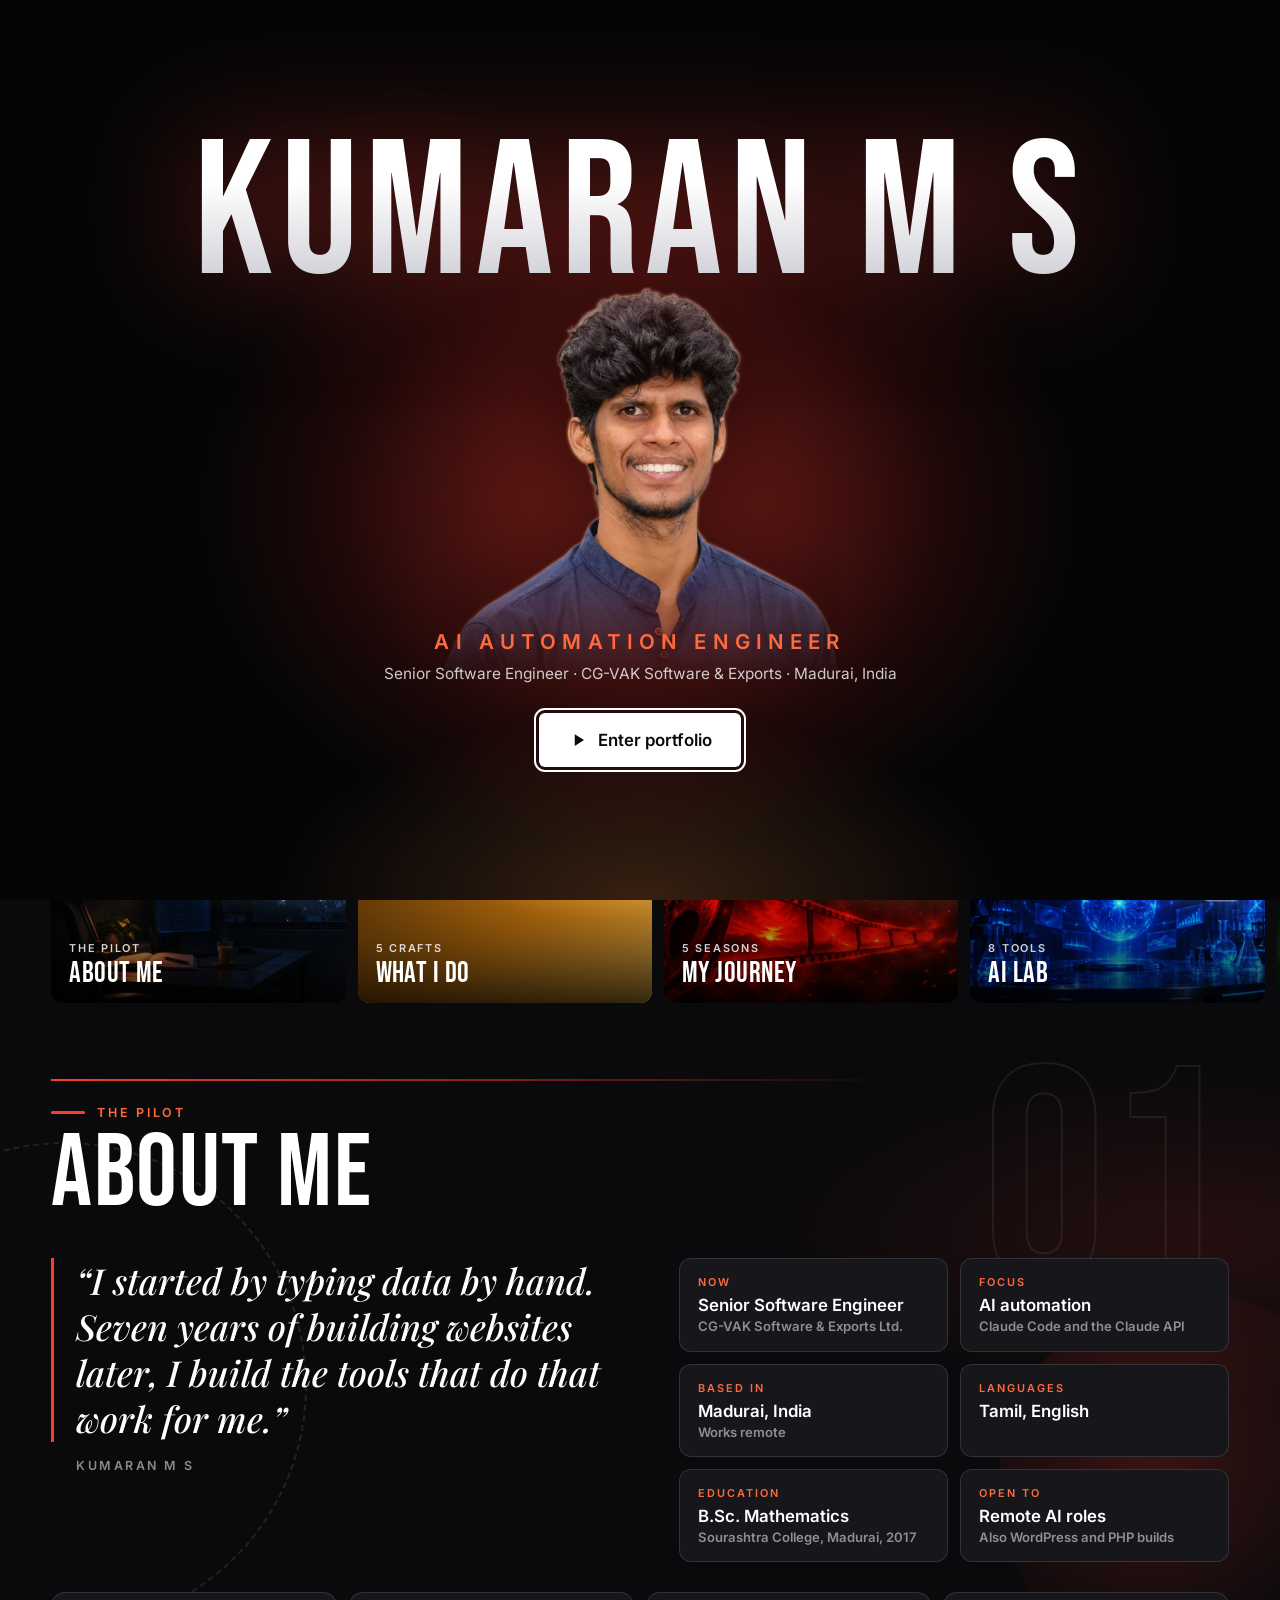
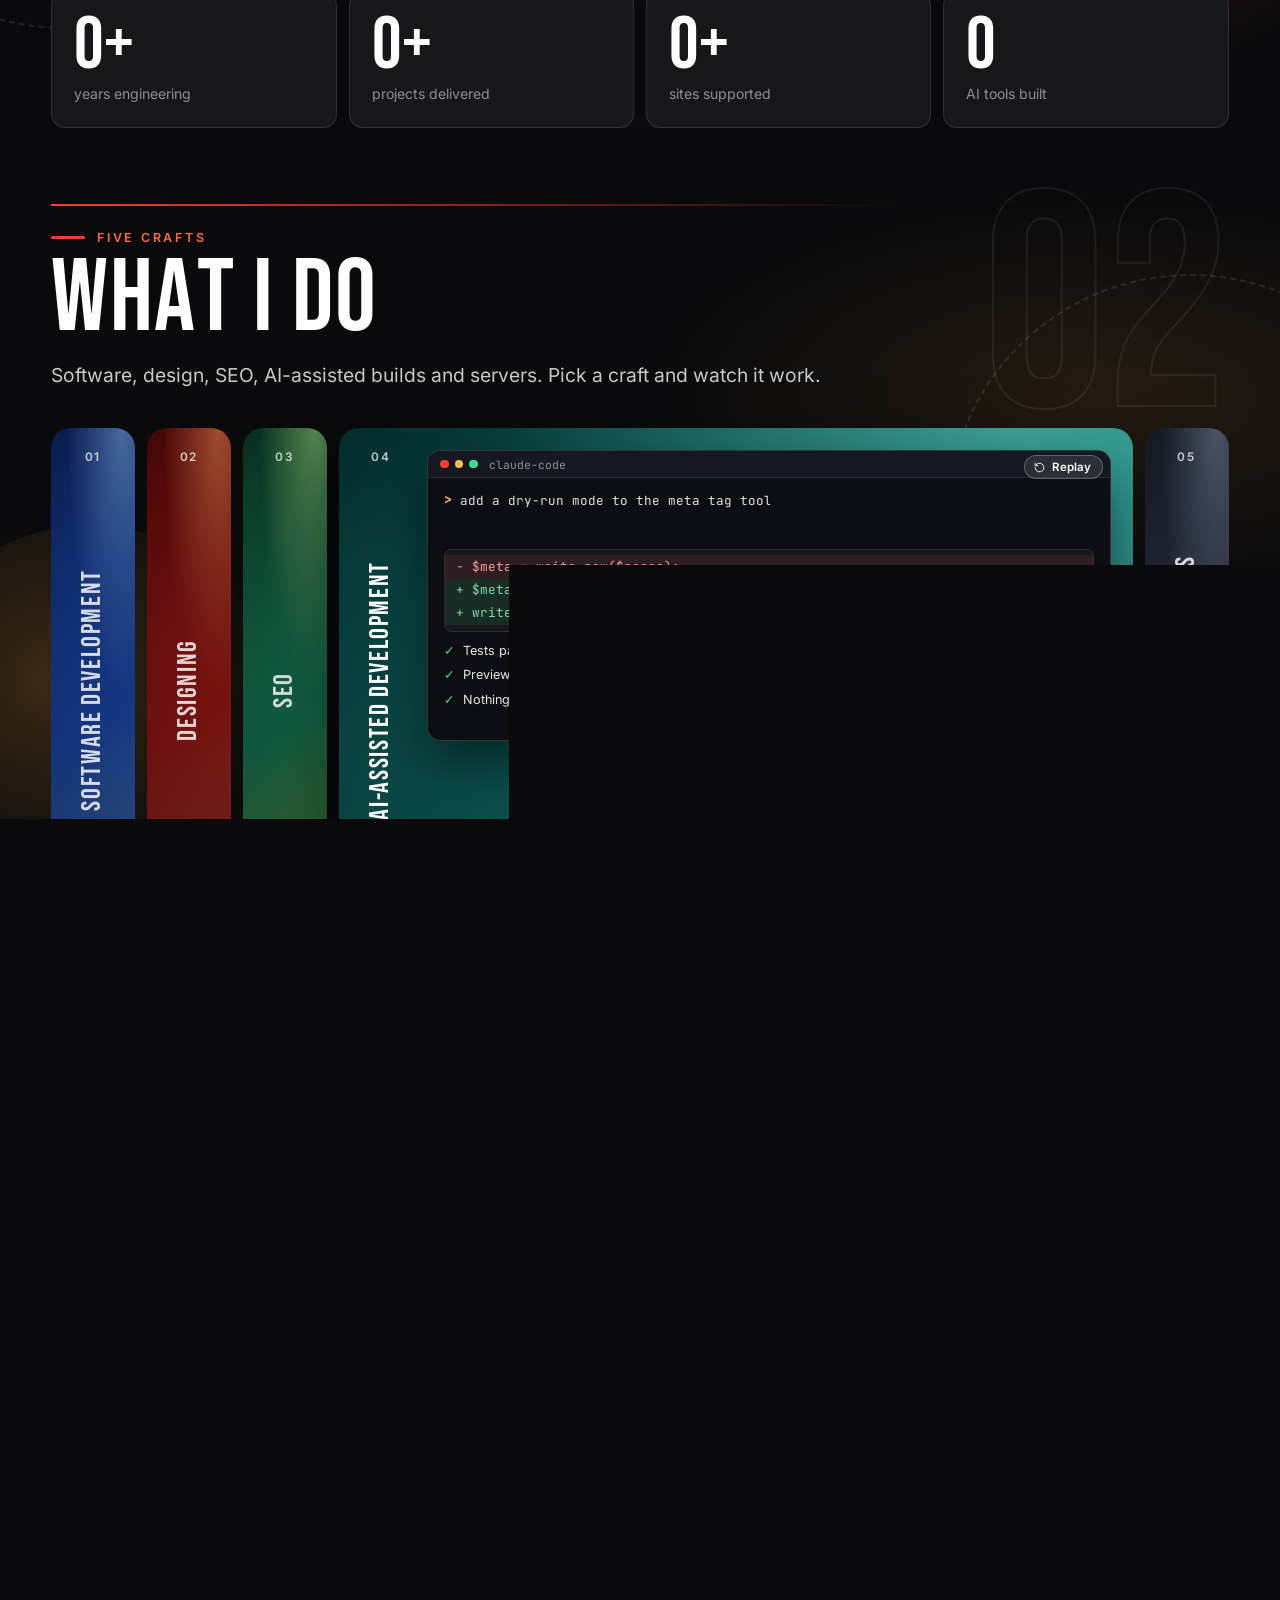
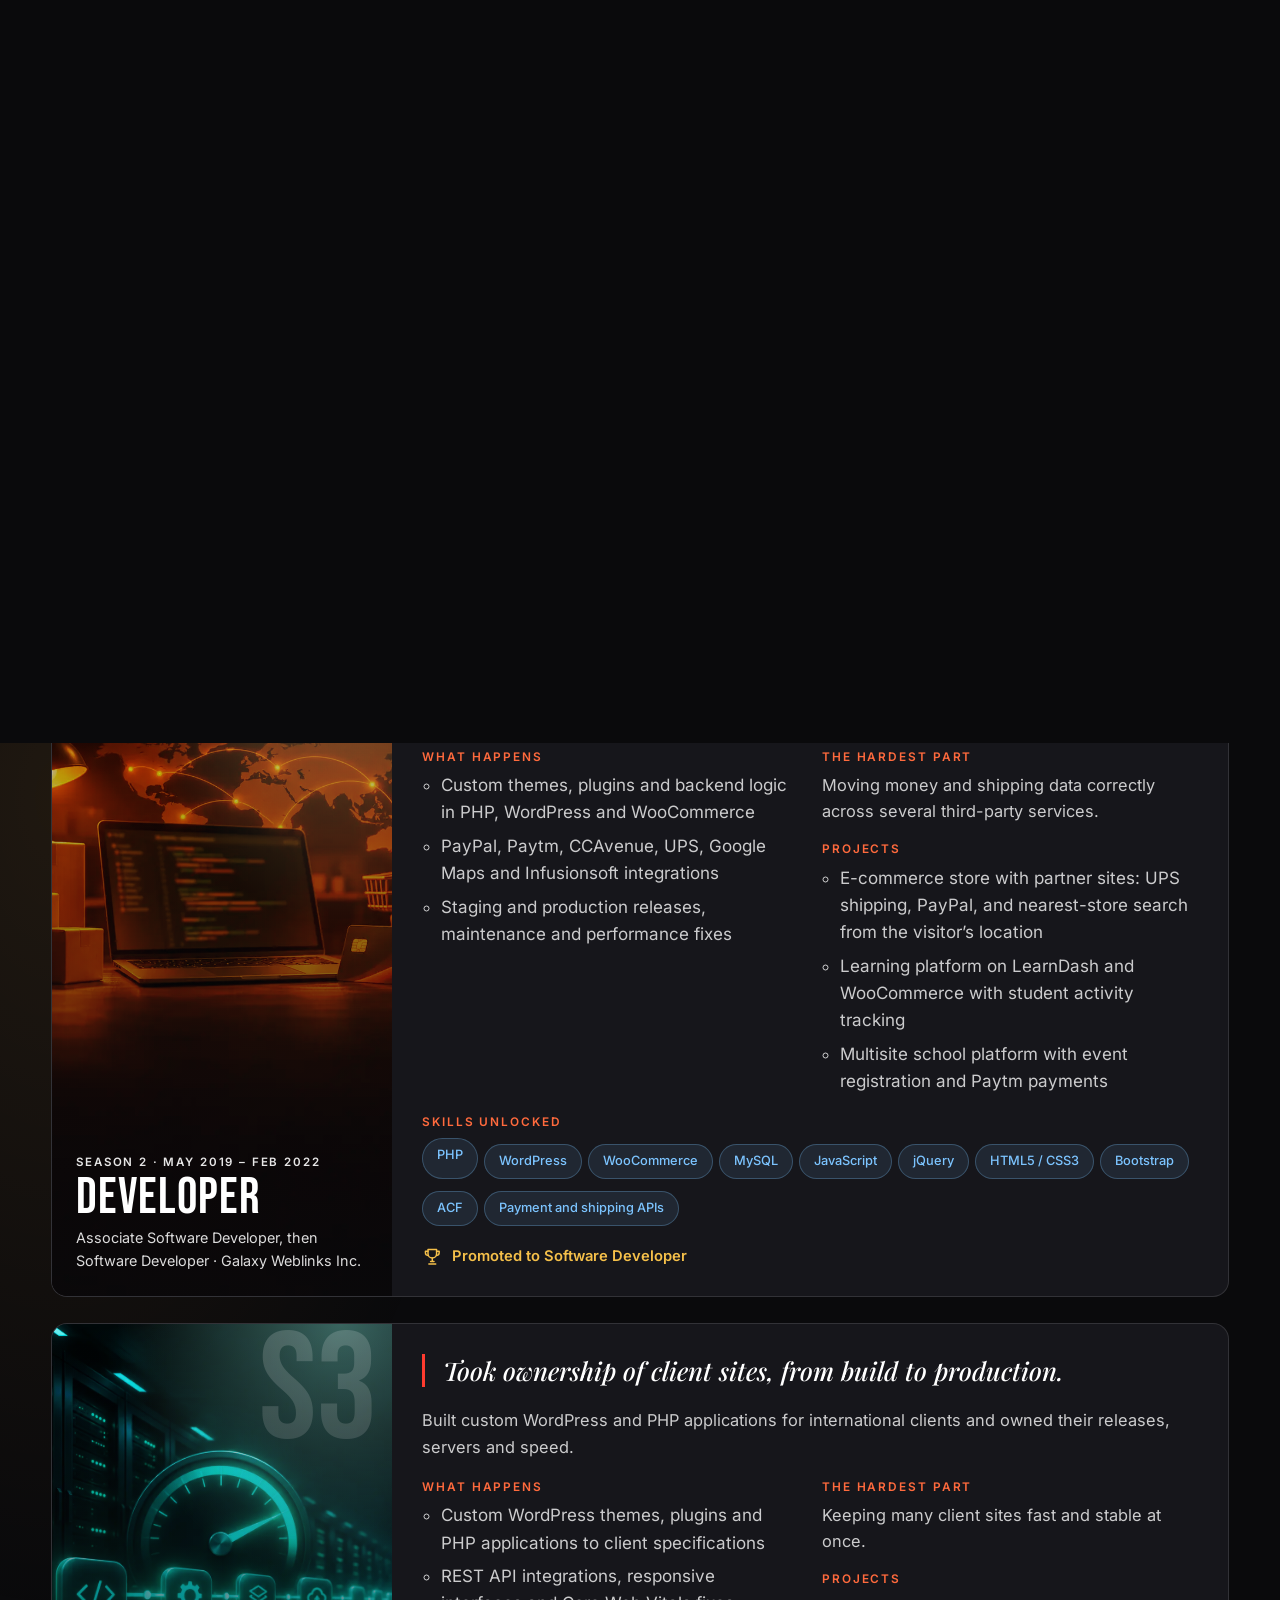
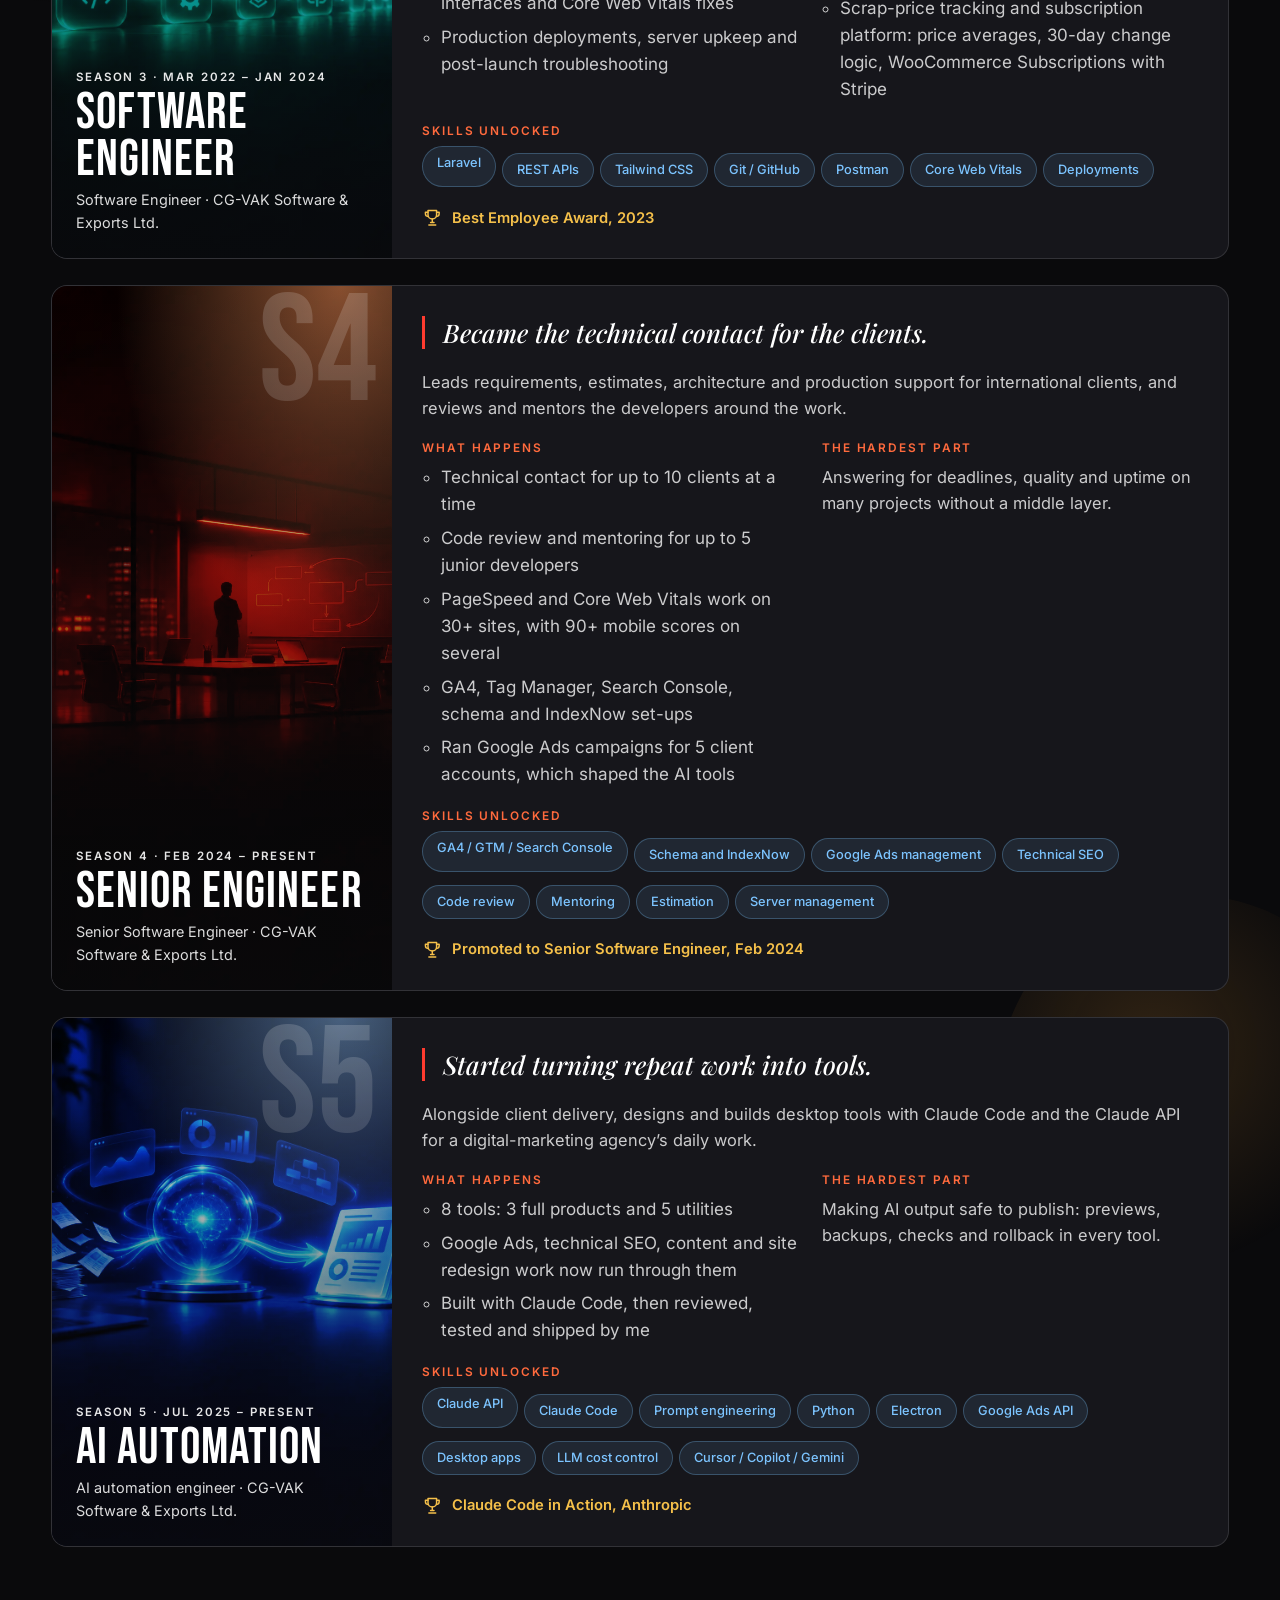
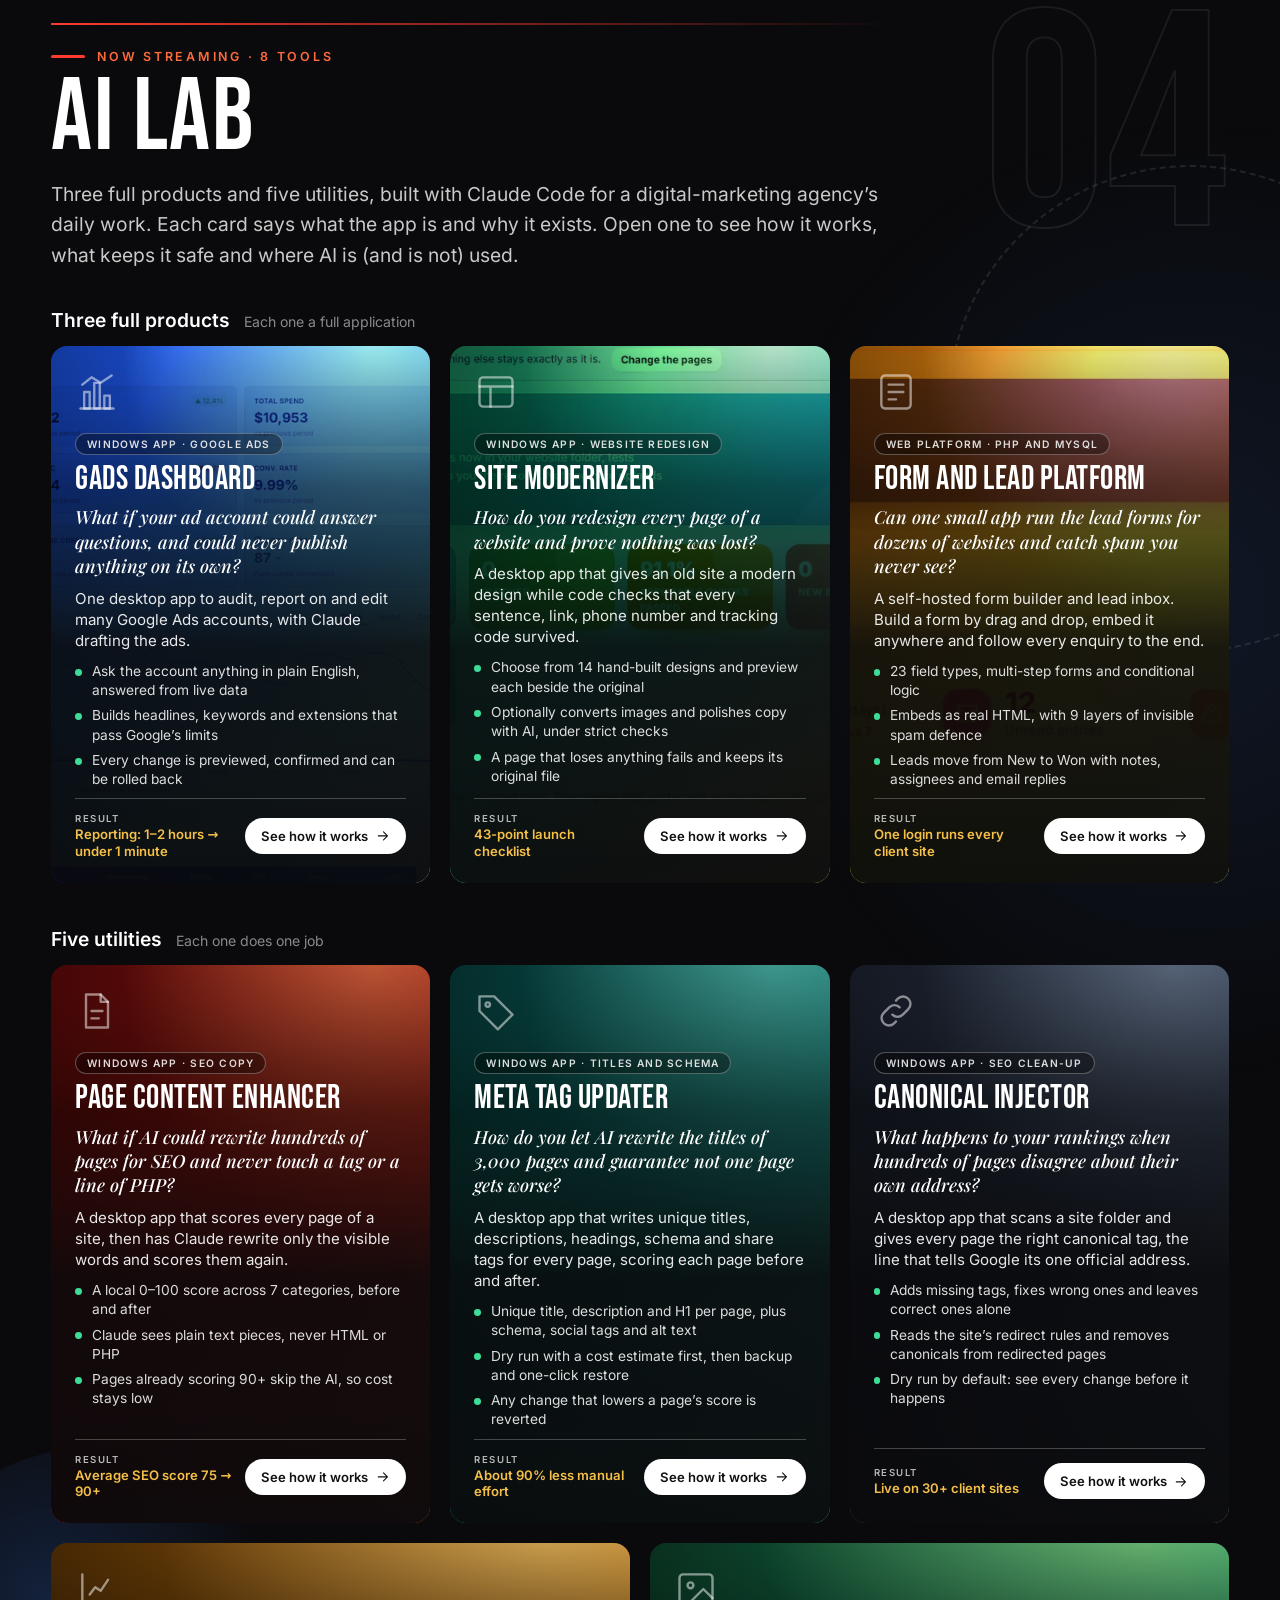
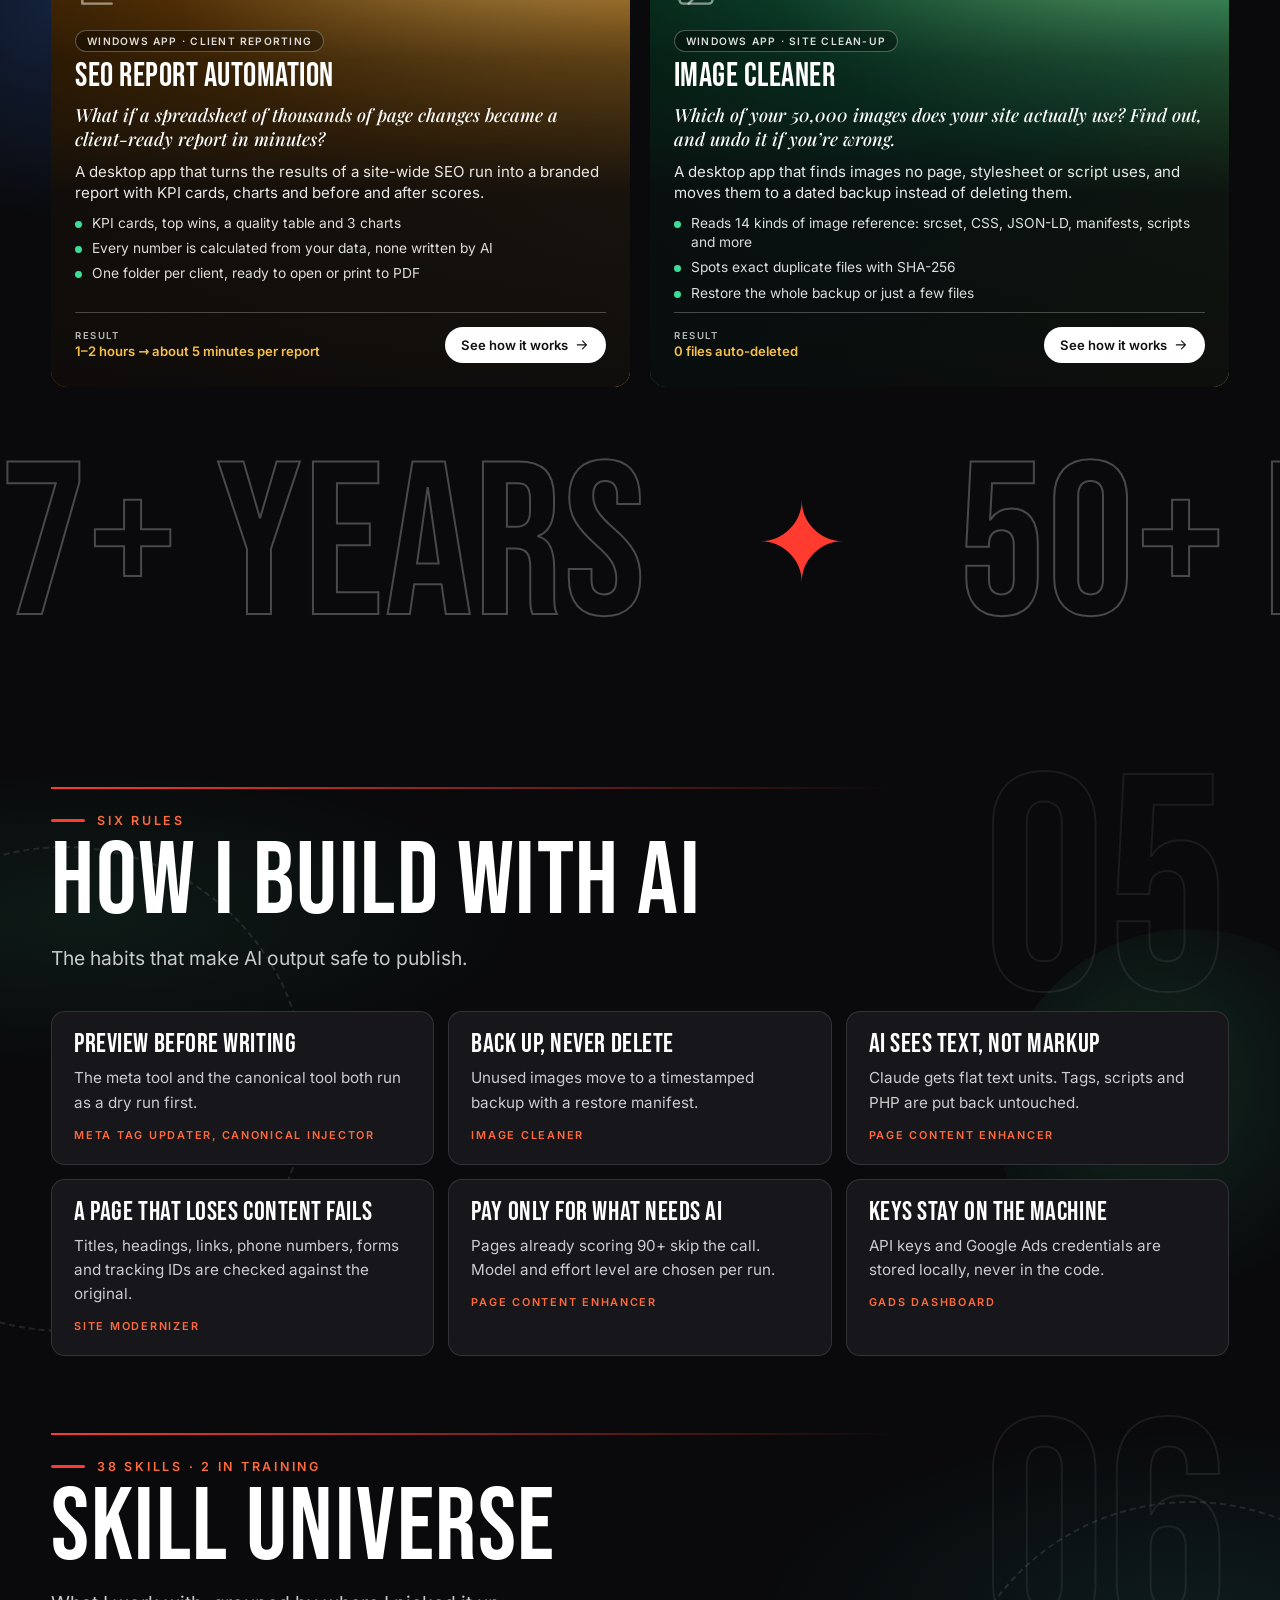
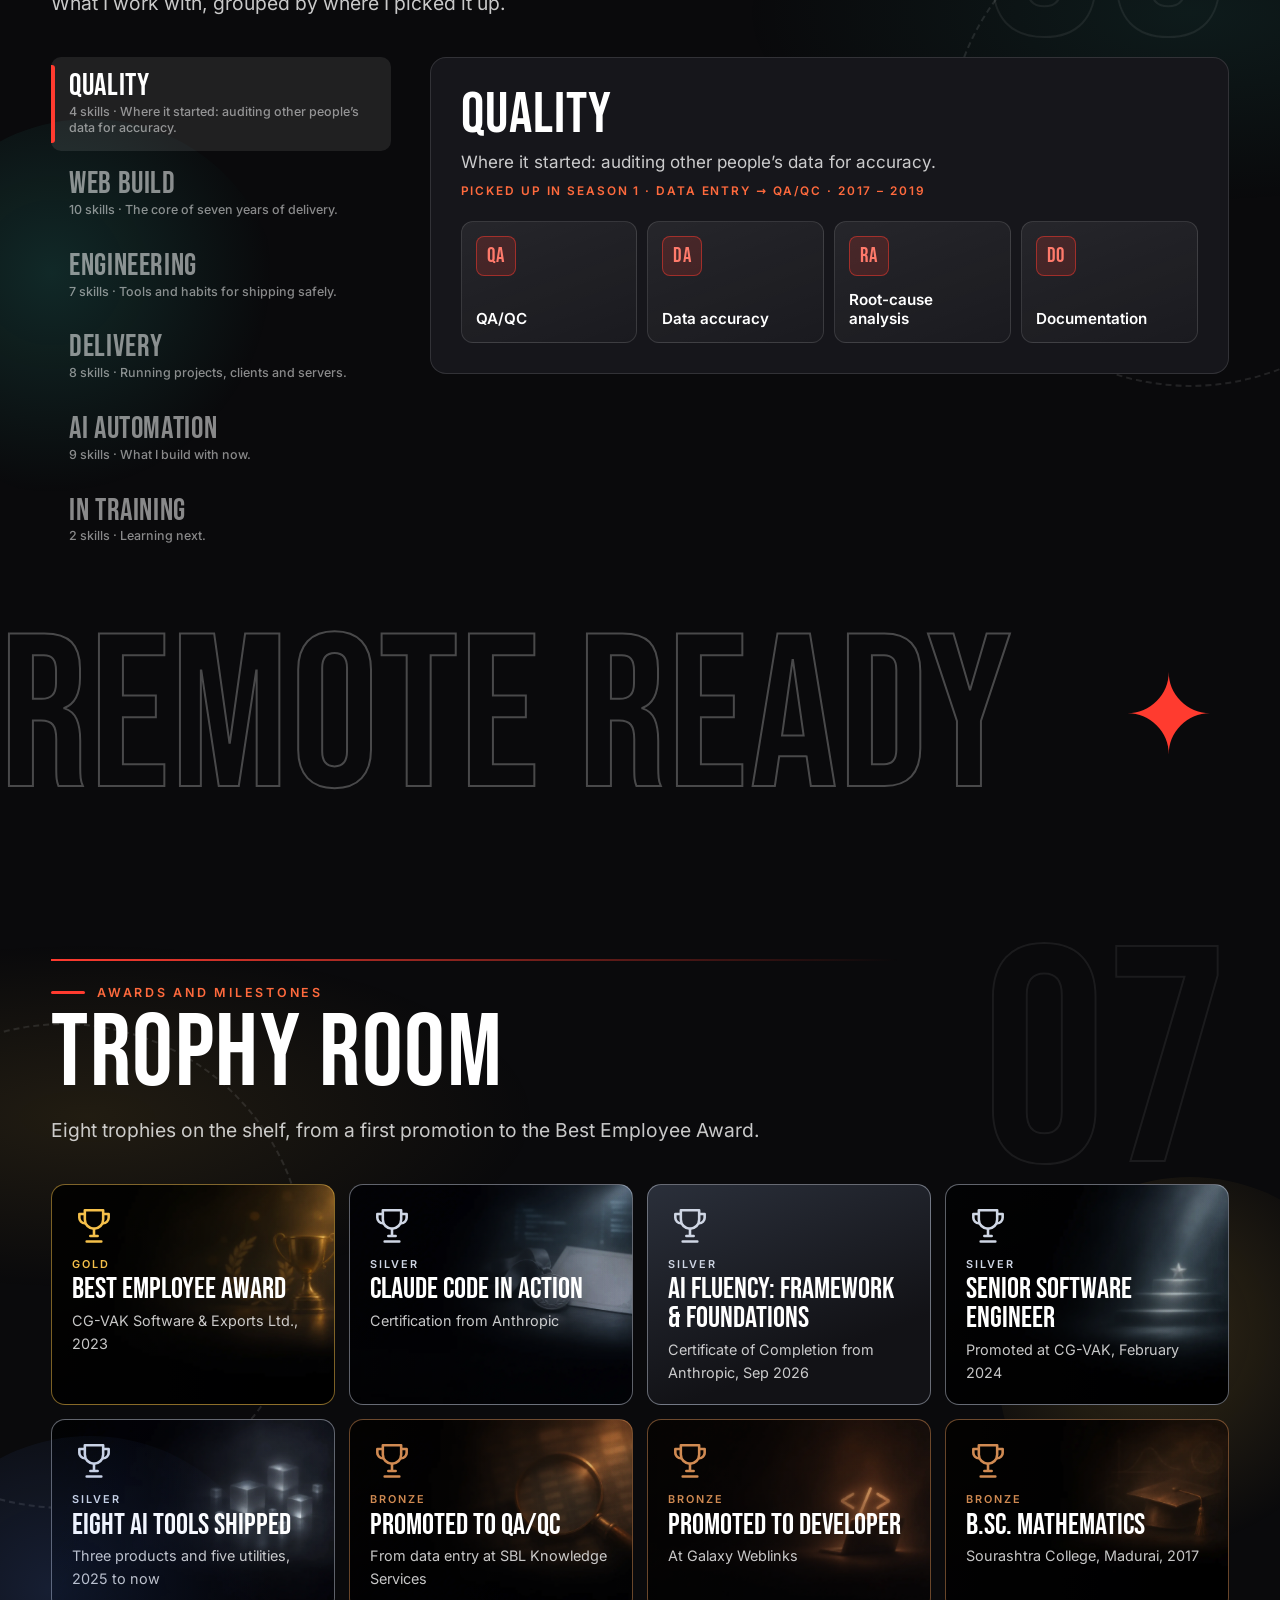
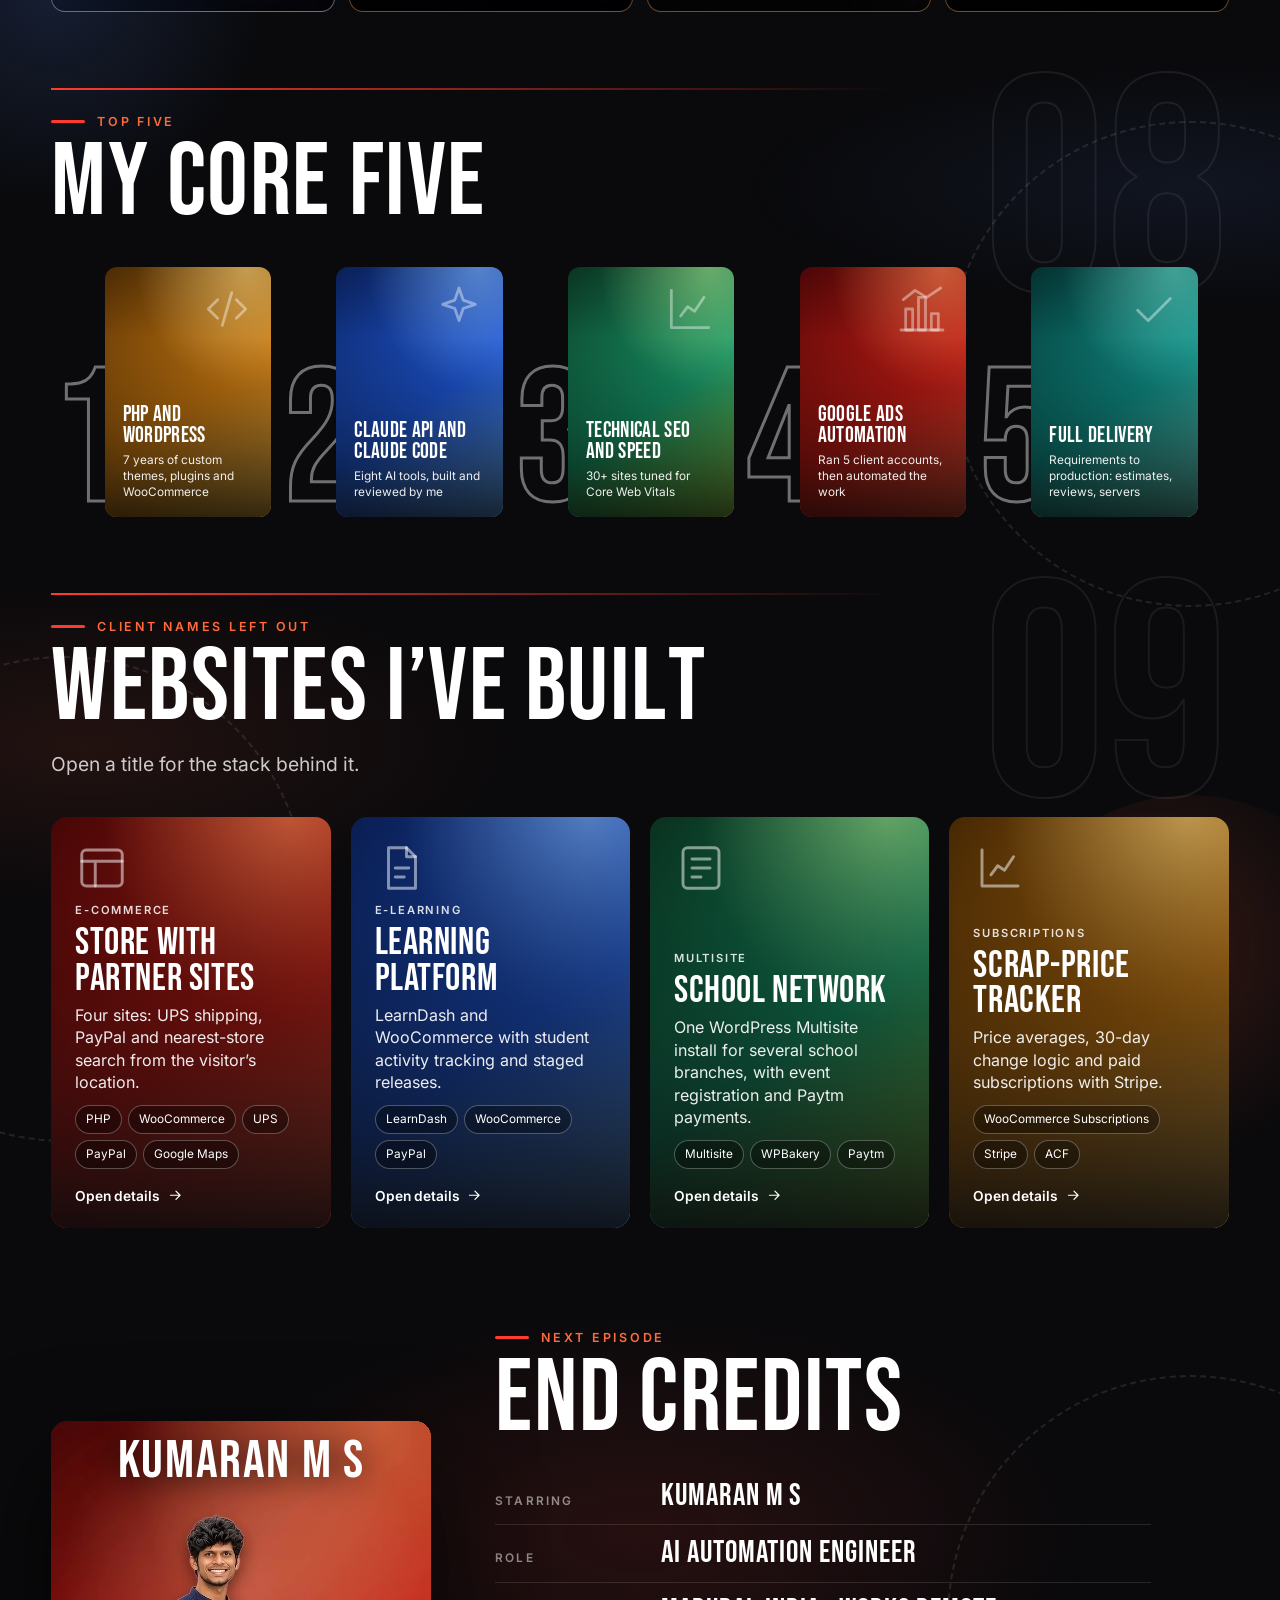
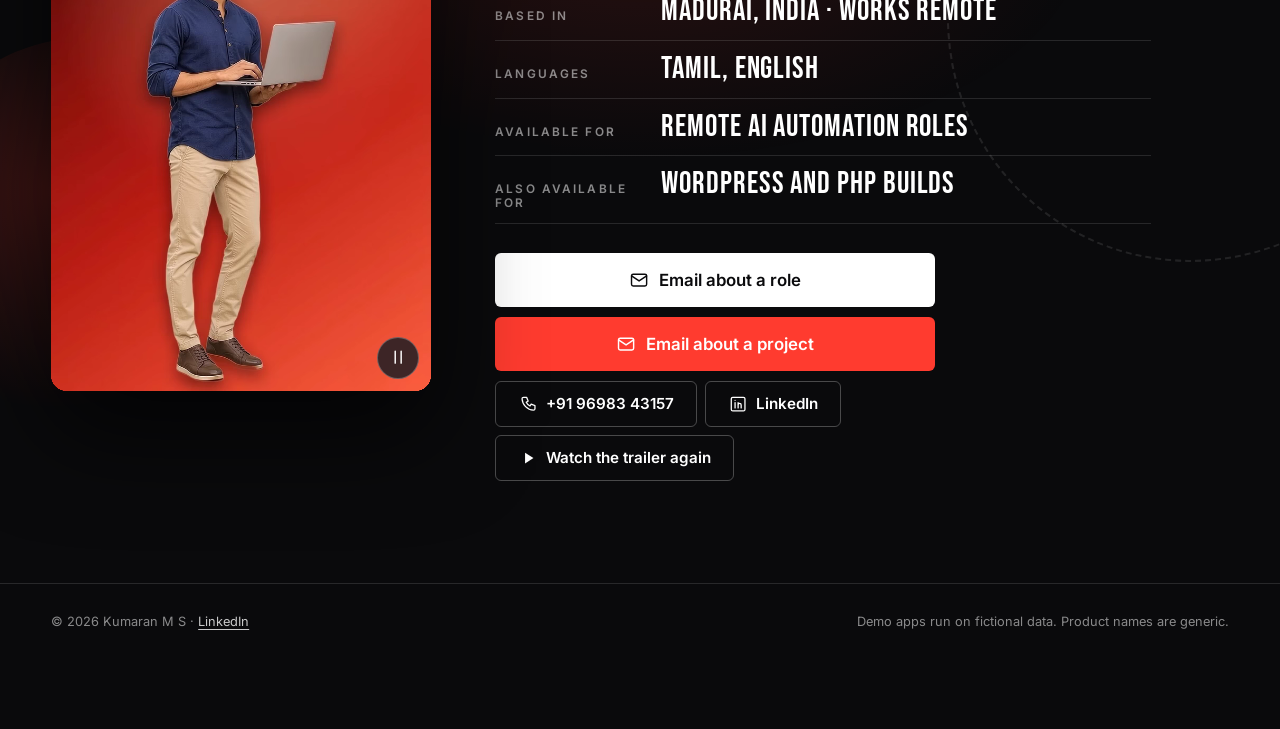
==== commit c7b5bcdf: "Add floating Download resume and Back to top buttons; rebuild the Resume page in a modern layout - F" ====
--- a/site/index.html
+++ b/site/index.html
@@ -28,6 +28,7 @@
   <link rel="stylesheet" href="assets/css/base.css">
   <link rel="stylesheet" href="assets/css/views.css">
   <link rel="stylesheet" href="assets/css/craft.css">
+  <link rel="stylesheet" href="assets/css/resume.css">
 
   <script type="application/ld+json">
   {
@@ -85,6 +86,9 @@
       <symbol id="i-swap" viewBox="0 0 24 24"><path d="M7 7h12l-3-3M17 17H5l3 3"/></symbol>
       <symbol id="i-server" viewBox="0 0 24 24"><rect x="3" y="4" width="18" height="7" rx="2"/><rect x="3" y="13" width="18" height="7" rx="2"/><path d="M7 7.5h.01M7 16.5h.01M12 7.5h5M12 16.5h5"/></symbol>
       <symbol id="i-pen" viewBox="0 0 24 24"><path d="M4 20l1-4L16 5a2.1 2.1 0 0 1 3 3L8 19z"/><path d="M14 7l3 3"/></symbol>
+      <symbol id="i-download" viewBox="0 0 24 24"><path d="M12 4v11M7 11l5 5 5-5M5 20h14"/></symbol>
+      <symbol id="i-up" viewBox="0 0 24 24"><path d="M12 19V6M6 11l6-6 6 6"/></symbol>
+      <symbol id="i-pin" viewBox="0 0 24 24"><path d="M12 21s7-6.2 7-11a7 7 0 1 0-14 0c0 4.8 7 11 7 11z"/><circle cx="12" cy="10" r="2.5"/></symbol>
       <symbol id="i-replay" viewBox="0 0 24 24"><path d="M4 12a8 8 0 1 0 2.6-5.9"/><path d="M4 4v4.5h4.5"/></symbol>
     </defs>
   </svg>
@@ -155,7 +159,7 @@
 <div class="noscript noscript--static">
 <h2>Kumaran M S: AI automation engineer</h2>
 <p>Senior Software Engineer · CG-VAK Software &amp; Exports · Madurai, India. Open to remote roles. Seven years of PHP and WordPress delivery, now building Claude-powered desktop tools. This page needs JavaScript for the animated version; the same content follows in plain text.</p>
-<p>Contact: <a href="mailto:mallisrikumaran@gmail.com">mallisrikumaran@gmail.com</a>, <a href="tel:+919698343157">+91 96983 43157</a>, <a href="https://www.linkedin.com/in/kumaran-m-s-381611145/">LinkedIn</a>.</p>
+<p>Contact: <a href="mailto:mallisrikumaran@gmail.com">mallisrikumaran@gmail.com</a>, <a href="tel:+919698343157">+91 96983 43157</a>, <a href="https://www.linkedin.com/in/kumaran-m-s-381611145/">LinkedIn</a>. <a href="assets/Kumaran_M_S_Resume.pdf">Download the resume (PDF)</a>.</p>
 <h2>About</h2>
 <blockquote><p>I started by typing data by hand. Seven years of building websites later, I build the tools that do that work for me.</p></blockquote>
 <ul><li><strong>Now:</strong> Senior Software Engineer, CG-VAK Software &amp; Exports Ltd.</li><li><strong>Focus:</strong> AI automation, Claude Code and the Claude API</li><li><strong>Based in:</strong> Madurai, India, Works remote</li><li><strong>Languages:</strong> Tamil, English</li><li><strong>Education:</strong> B.Sc. Mathematics, Sourashtra College, Madurai, 2017</li><li><strong>Open to:</strong> Remote AI roles, Also WordPress and PHP builds</li></ul>
@@ -317,6 +321,12 @@
     <span>Demo apps run on fictional data. Product names are generic.</span>
   </footer>
 
+  <!-- floating buttons: download the resume, and back to top (it appears after you scroll) -->
+  <aside class="fabs" aria-label="Page shortcuts">
+  <a class="rfab" data-resume href="assets/Kumaran_M_S_Resume.pdf" download="Kumaran_M_S_Resume.pdf" aria-label="Download resume as a PDF"><svg class="ico"><use href="#i-download"/></svg><span class="rfab__long">Download resume</span><span class="rfab__short">Resume</span><small>PDF</small></a>
+  <button type="button" class="totop" data-totop aria-label="Back to top"><svg class="ico"><use href="#i-up"/></svg></button>
+  </aside>
+
   <nav class="tabbar" aria-label="Main (mobile)" data-spy>
     <a href="#top"><svg class="ico"><use href="#i-home"/></svg><span>Home</span></a>
     <a href="#story"><svg class="ico"><use href="#i-story"/></svg><span>Journey</span></a>
@@ -382,6 +392,7 @@
 
   <script src="assets/js/content.js" defer></script>
   <script src="assets/js/apps.js" defer></script>
+  <script src="assets/js/resume.js" defer></script>
   <script src="assets/js/render.js" defer></script>
   <script src="assets/js/app.js" defer></script>
 </body>
--- a/site/assets/css/views.css
+++ b/site/assets/css/views.css
@@ -268,20 +268,6 @@
 .row--bare .row__arrow { top: 0; bottom: 22px; }
 
 /* ---------------- RESUME ---------------- */
-.resume__tools { display: flex; flex-wrap: wrap; gap: 10px; max-width: 900px; margin: 0 auto 18px; }
-.paper { max-width: 900px; margin: 0 auto; padding: clamp(24px, 5vw, 56px); border-radius: 8px; background: #f4efe6; color: #1b1b1e; box-shadow: 0 40px 100px rgba(0, 0, 0, 0.6); }
-.paper h1 { font: 400 clamp(3rem, 7vw, 4.8rem) / 0.9 var(--f-display); letter-spacing: 0.02em; text-transform: uppercase; }
-.paper__role { margin-top: 6px; font: 600 0.85rem var(--f-body); letter-spacing: 0.24em; text-transform: uppercase; color: #b0221a; }
-.paper__contact { margin-top: 10px; color: #444; font-size: 0.92rem; }
-.paper__sum { margin-top: 18px; font: italic 500 1.2rem / 1.45 var(--f-serif); color: #222; }
-.paper__facts { display: grid; grid-template-columns: repeat(4, minmax(0, 1fr)); gap: 10px; margin: 22px 0; }
-.paper__facts div { padding: 12px 14px; border: 1px solid #cfc7b8; border-radius: 6px; }
-.paper__facts b { display: block; font: 400 2rem / 1 var(--f-display); color: #b0221a; }
-.paper__facts span { color: #555; font-size: 0.8rem; }
-.paper h3 { margin: 22px 0 8px; padding-bottom: 6px; border-bottom: 2px solid #1b1b1e; font: 600 0.78rem var(--f-body); letter-spacing: 0.2em; text-transform: uppercase; }
-.paper ul { margin: 0; padding-left: 1.1rem; font-size: 0.95rem; }
-.paper li + li { margin-top: 0.3rem; }
-.paper__cols { display: grid; grid-template-columns: repeat(2, minmax(0, 1fr)); gap: 0 32px; }
 
 /* ---------------- END CREDITS ---------------- */
 .sec--contact { padding-bottom: clamp(60px, 8vw, 110px); }
@@ -514,8 +500,6 @@
   .grain, .nav, .tabbar, .foot, .skip { display: none !important; }
   .view:not([data-view='resume']) { display: none !important; }
   .view[data-view='resume'] { display: block !important; padding: 0 !important; min-height: 0 !important; animation: none; }
-  .resume__tools { display: none !important; }
-  .paper { max-width: none; padding: 0; box-shadow: none; background: #fff; }
 }
 
 @media (max-width: 1100px) {
@@ -557,8 +541,7 @@
   .st[aria-selected='true']::after { inset: auto 14px 2px 14px; border-inline-start: 0; border-block-end: 3px solid var(--ember); border-radius: 3px; }
   .skilltiles { grid-template-columns: repeat(2, minmax(0, 1fr)); }
   .about__facts { grid-template-columns: 1fr; }
-  .stats, .paper__facts { grid-template-columns: repeat(2, minmax(0, 1fr)); }
-  .paper__cols { grid-template-columns: 1fr; }
+  .stats { grid-template-columns: repeat(2, minmax(0, 1fr)); }
   .credit { grid-template-columns: 110px minmax(0, 1fr); }
   .poster { width: min(100%, 320px); margin: 0 auto; }
 }
--- a/site/assets/css/resume.css
+++ b/site/assets/css/resume.css
@@ -0,0 +1,133 @@
+/* ==========================================================
+   RESUME PAGE (#/resume) and the two floating buttons (Download resume, Back to top).
+   The words come from assets/js/resume.js; the same data builds the PDF.
+   ========================================================== */
+
+/* ---------- floating buttons ---------- */
+.rfab, .totop { position: fixed; z-index: 60; right: max(18px, env(safe-area-inset-right)); }
+.rfab {
+  bottom: max(18px, env(safe-area-inset-bottom)); display: inline-flex; align-items: center; gap: 10px; padding: 12px 20px 12px 16px; border-radius: 999px;
+  background: linear-gradient(135deg, var(--ember), var(--ember-2)); color: #fff; font: 600 0.92rem / 1 var(--f-body); text-decoration: none; white-space: nowrap;
+  box-shadow: 0 12px 32px rgba(255, 59, 47, 0.38), inset 0 1px 0 rgba(255, 255, 255, 0.28);
+  transition: transform 0.25s var(--ease), box-shadow 0.25s, opacity 0.4s, translate 0.5s var(--ease);
+}
+.rfab .ico { width: 20px; height: 20px; flex: none; }
+.rfab__short { display: none; }
+.rfab small { padding: 3px 7px; border-radius: 6px; background: rgba(0, 0, 0, 0.24); font: 700 0.62rem / 1 var(--f-body); letter-spacing: 0.1em; }
+.rfab:hover, .rfab:focus-visible { transform: translateY(-3px); box-shadow: 0 16px 38px rgba(255, 59, 47, 0.5), inset 0 1px 0 rgba(255, 255, 255, 0.28); }
+.rfab:focus-visible, .totop:focus-visible { outline: 3px solid #fff; outline-offset: 3px; }
+/* hidden until the intro is closed, and not needed on the resume page itself (it has its own download button) */
+body:not([data-state='ready']) .rfab { opacity: 0; pointer-events: none; translate: 0 24px; }
+html[data-page='resume'] .rfab { display: none; }
+
+.totop {
+  bottom: calc(max(18px, env(safe-area-inset-bottom)) + 58px); width: 46px; height: 46px; display: grid; place-items: center; padding: 0; border-radius: 50%; cursor: pointer;
+  color: #fff; background: rgba(22, 22, 27, 0.92); border: 1px solid var(--stroke-2); -webkit-backdrop-filter: blur(10px); backdrop-filter: blur(10px);
+  box-shadow: 0 10px 26px rgba(0, 0, 0, 0.5);
+  opacity: 0; visibility: hidden; translate: 0 14px; transition: opacity 0.3s, translate 0.4s var(--ease), visibility 0s 0.4s, background 0.2s, transform 0.2s var(--ease);
+}
+.totop.is-on { opacity: 1; visibility: visible; translate: 0 0; transition: opacity 0.3s, translate 0.4s var(--ease), visibility 0s, background 0.2s, transform 0.2s var(--ease); }
+.totop:hover { background: #fff; color: #111; transform: translateY(-3px); }
+.totop .ico { width: 22px; height: 22px; }
+html[data-page='resume'] .totop { bottom: max(18px, env(safe-area-inset-bottom)); }
+.foot { padding-bottom: 96px; }   /* so the floating buttons never sit on the footer text */
+
+@media (prefers-reduced-motion: no-preference) {
+  @keyframes rfab-ping { 0% { box-shadow: 0 12px 32px rgba(255, 59, 47, 0.38), 0 0 0 0 rgba(255, 59, 47, 0.55); } 70%, 100% { box-shadow: 0 12px 32px rgba(255, 59, 47, 0.38), 0 0 0 16px rgba(255, 59, 47, 0); } }
+  body[data-state='ready'] .rfab { animation: rfab-ping 2.6s ease-out 1.5s 3; }   /* three gentle pulses to say "here", then it stays quiet */
+}
+
+@media (max-width: 860px) {
+  .rfab { right: 14px; bottom: calc(66px + 14px + env(safe-area-inset-bottom)); padding: 12px 16px 12px 14px; }
+  .rfab__long { display: none; }
+  .rfab__short { display: inline; }
+  .totop { right: 14px; bottom: calc(66px + 14px + 58px + env(safe-area-inset-bottom)); }
+  html[data-page='resume'] .totop { bottom: calc(66px + 14px + env(safe-area-inset-bottom)); }
+}
+
+/* ---------- the page ---------- */
+.rz { max-width: 1180px; margin: 0 auto; display: grid; gap: 26px; }
+.rz-head {
+  position: relative; isolation: isolate; overflow: hidden; display: grid; grid-template-columns: auto minmax(0, 1fr) auto; gap: 26px; align-items: center; padding: clamp(22px, 3.4vw, 38px);
+  border-radius: 24px; border: 1px solid var(--stroke); background: linear-gradient(135deg, #1d1019 0%, #2b1215 55%, #3a1b10 100%);
+}
+.rz-head::before { content: ''; position: absolute; z-index: -1; inset: -40% -10% auto auto; width: 70%; aspect-ratio: 1; border-radius: 50%; background: radial-gradient(circle, rgba(255, 106, 61, 0.35), transparent 65%); }
+.rz-face { width: clamp(84px, 9vw, 120px); aspect-ratio: 1; border-radius: 50%; object-fit: cover; border: 3px solid rgba(255, 255, 255, 0.85); box-shadow: 0 14px 36px rgba(0, 0, 0, 0.5); }
+.rz-eyebrow { margin: 0 0 6px; font: 600 0.74rem var(--f-body); letter-spacing: 0.22em; text-transform: uppercase; color: var(--ember-2); }
+.rz-head h1 { margin: 0; font: 400 clamp(3rem, 7vw, 5.4rem) / 0.9 var(--f-display); letter-spacing: 0.02em; text-transform: uppercase; }
+.rz-roles { margin: 14px 0 0; display: flex; flex-wrap: wrap; gap: 8px; }
+.rz-roles span { padding: 6px 13px; border-radius: 999px; font: 600 0.7rem var(--f-body); letter-spacing: 0.14em; text-transform: uppercase; background: rgba(255, 59, 47, 0.16); border: 1px solid rgba(255, 106, 61, 0.5); }
+.rz-contact { margin: 16px 0 0; padding: 0; list-style: none; display: flex; flex-wrap: wrap; gap: 8px 10px; }
+.rz-contact li, .rz-contact a { display: inline-flex; align-items: center; gap: 7px; font-size: 0.88rem; color: var(--ink-2); text-decoration: none; }
+.rz-contact li { padding: 6px 12px; border-radius: 999px; background: rgba(0, 0, 0, 0.28); border: 1px solid var(--stroke); }
+.rz-contact a:hover { color: #fff; }
+.rz-contact .ico { width: 16px; height: 16px; color: var(--ember-2); flex: none; }
+.rz-actions { display: grid; gap: 10px; justify-items: stretch; align-self: start; min-width: 220px; }
+.rz-actions .btn { justify-content: center; }
+
+.rz-body { display: grid; grid-template-columns: minmax(0, 1fr) 350px; gap: 26px; align-items: start; }
+.rz-main, .rz-side { display: grid; gap: 22px; min-width: 0; }
+.rz-sec { padding: clamp(18px, 2.4vw, 28px); border-radius: 20px; background: var(--surface); border: 1px solid var(--stroke); }
+.rz-sec > h2 { margin: 0 0 16px; font: 600 0.76rem var(--f-body); letter-spacing: 0.2em; text-transform: uppercase; color: var(--ember-2); }
+.rz-sum p { margin: 0; font: italic 500 clamp(1.1rem, 1.6vw, 1.32rem) / 1.5 var(--f-serif); color: #fff; }
+.rz-sec .title__facts { gap: 0.7rem; font-size: 0.95rem; }
+
+/* experience timeline */
+.rz-tl { margin: 0; padding: 0 0 0 22px; list-style: none; display: grid; gap: 22px; border-left: 2px solid var(--stroke-2); }
+.rz-job { position: relative; }
+.rz-job::before { content: ''; position: absolute; left: -29px; top: 7px; width: 12px; height: 12px; border-radius: 50%; background: var(--ember); box-shadow: 0 0 0 5px rgba(255, 59, 47, 0.2); }
+.rz-job h3 { margin: 0; font: 600 1.15rem / 1.3 var(--f-body); }
+.rz-job__meta { margin: 4px 0 10px; display: flex; flex-wrap: wrap; align-items: center; gap: 6px 10px; color: var(--ink-3); font-size: 0.88rem; }
+.rz-job__org { color: var(--ink-2); font-weight: 500; }
+.rz-pill { padding: 3px 10px; border-radius: 999px; font: 600 0.72rem var(--f-body); letter-spacing: 0.06em; color: var(--gold); background: rgba(245, 192, 74, 0.1); border: 1px solid rgba(245, 192, 74, 0.35); }
+.rz-pill--note { color: var(--cyan); background: rgba(124, 196, 255, 0.08); border-color: rgba(124, 196, 255, 0.3); letter-spacing: 0; }
+
+/* featured projects and WordPress projects */
+.rz-intro { margin: 0 0 16px; color: var(--ink-2); }
+.rz-intro a { color: var(--cyan); }
+.rz-cards { display: grid; grid-template-columns: repeat(2, minmax(0, 1fr)); gap: 14px; }
+.rz-card { position: relative; overflow: hidden; overflow: clip; padding: 20px 18px 18px; border-radius: 16px; background: var(--surface-2); border: 1px solid var(--stroke); }
+.rz-card::before { content: ''; position: absolute; inset: 0 0 auto 0; height: 4px; background: var(--art, var(--ember)); }
+.rz-card h3 { margin: 0 0 10px; font: 400 1.7rem / 1 var(--f-display); letter-spacing: 0.02em; text-transform: uppercase; }
+.rz-card .chips { margin-bottom: 12px; }
+.rz-card .chips li { padding: 3px 10px; font-size: 0.72rem; }
+.rz-card .title__facts { gap: 0.55rem; font-size: 0.88rem; }
+.rz-card--wide { grid-column: 1 / -1; }
+.rz-card p { margin: 0; color: var(--ink-2); font-size: 0.9rem; }
+.rz-wp h3 { font: 600 1rem / 1.3 var(--f-body); letter-spacing: 0; text-transform: none; }
+
+/* side column */
+.rz-skill + .rz-skill { margin-top: 16px; }
+.rz-skill h3 { margin: 0 0 7px; font: 600 0.92rem var(--f-body); }
+.rz-skill .chips li { padding: 3px 10px; font-size: 0.74rem; }
+.rz-rec { margin: 0; padding: 0; list-style: none; display: grid; gap: 12px; }
+.rz-rec li { display: grid; grid-template-columns: 34px minmax(0, 1fr); gap: 12px; align-items: start; font-size: 0.92rem; color: var(--ink-2); }
+.rz-rec .ico { width: 34px; height: 34px; padding: 7px; border-radius: 10px; color: var(--gold); background: rgba(245, 192, 74, 0.1); border: 1px solid rgba(245, 192, 74, 0.3); }
+
+@media (max-width: 1000px) {
+  .rz-body, .rz { display: flex; flex-direction: column; }
+  .rz-main, .rz-side { display: contents; }   /* the sections reorder themselves with --o on a phone */
+  .rz-sec { order: var(--o, 0); }
+  .rz-head { grid-template-columns: auto minmax(0, 1fr); }
+  .rz-actions { grid-column: 1 / -1; grid-template-columns: repeat(auto-fit, minmax(170px, 1fr)); }
+}
+@media (max-width: 640px) {
+  .rz-head { grid-template-columns: 1fr; }
+  .rz-cards { grid-template-columns: 1fr; }
+  .rz-tl { padding-left: 18px; }
+  .rz-job::before { left: -25px; }
+}
+
+/* ---------- print: a clean black-on-white copy of the same words ---------- */
+@media print {
+  .rfab, .totop, .rz-actions, .rz-face { display: none !important; }
+  .view[data-view='resume'] * { color: #000 !important; background: none !important; border-color: #bbb !important; box-shadow: none !important; }
+  .rz, .rz-body { display: block !important; }
+  .rz-main, .rz-side { display: block !important; }
+  .rz-head { padding: 0 0 8px; border: 0; }
+  .rz-head::before, .rz-card::before, .rz-eyebrow { display: none; }
+  .rz-sec { padding: 8px 0; border: 0; border-radius: 0; break-inside: avoid; }
+  .rz-cards { display: block; }
+  .rz-card { margin-bottom: 8px; padding: 6px 0; border: 0; break-inside: avoid; }
+  .rz-head h1 { font-size: 2.4rem; }
+}
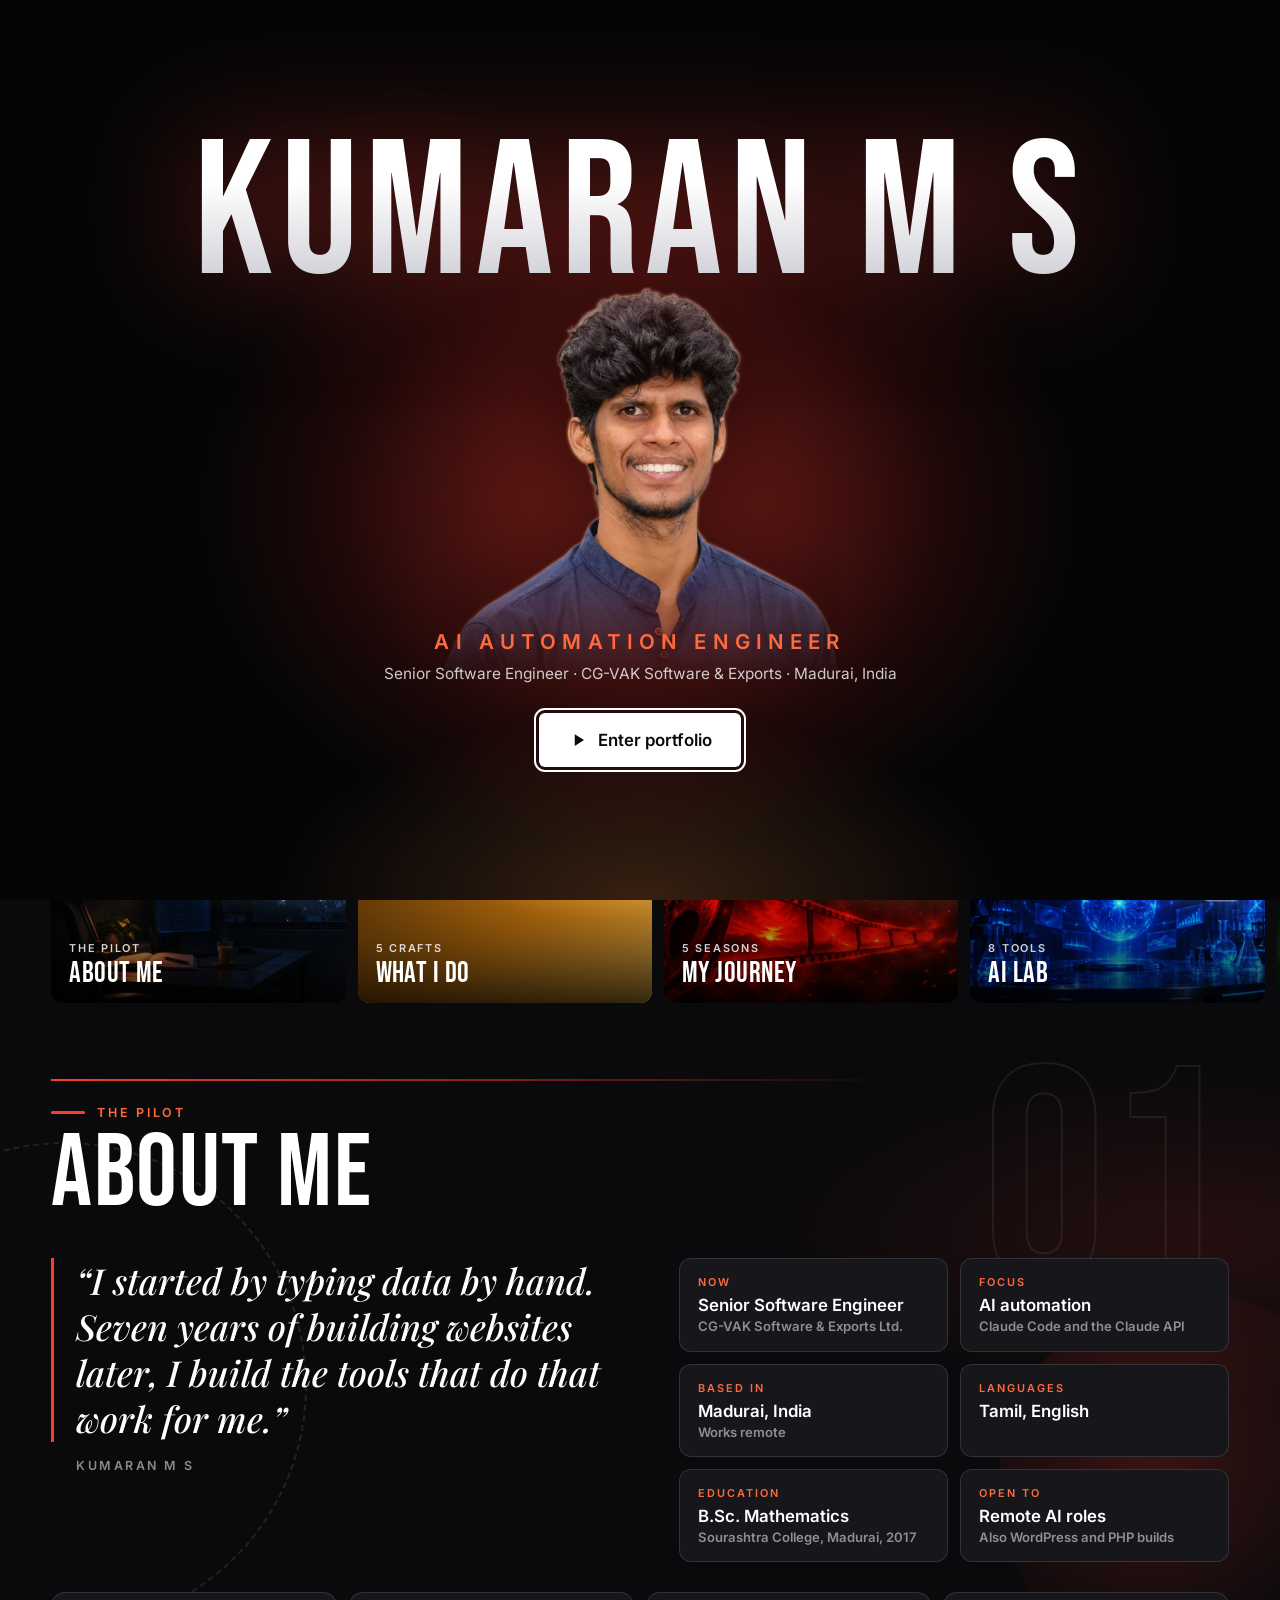
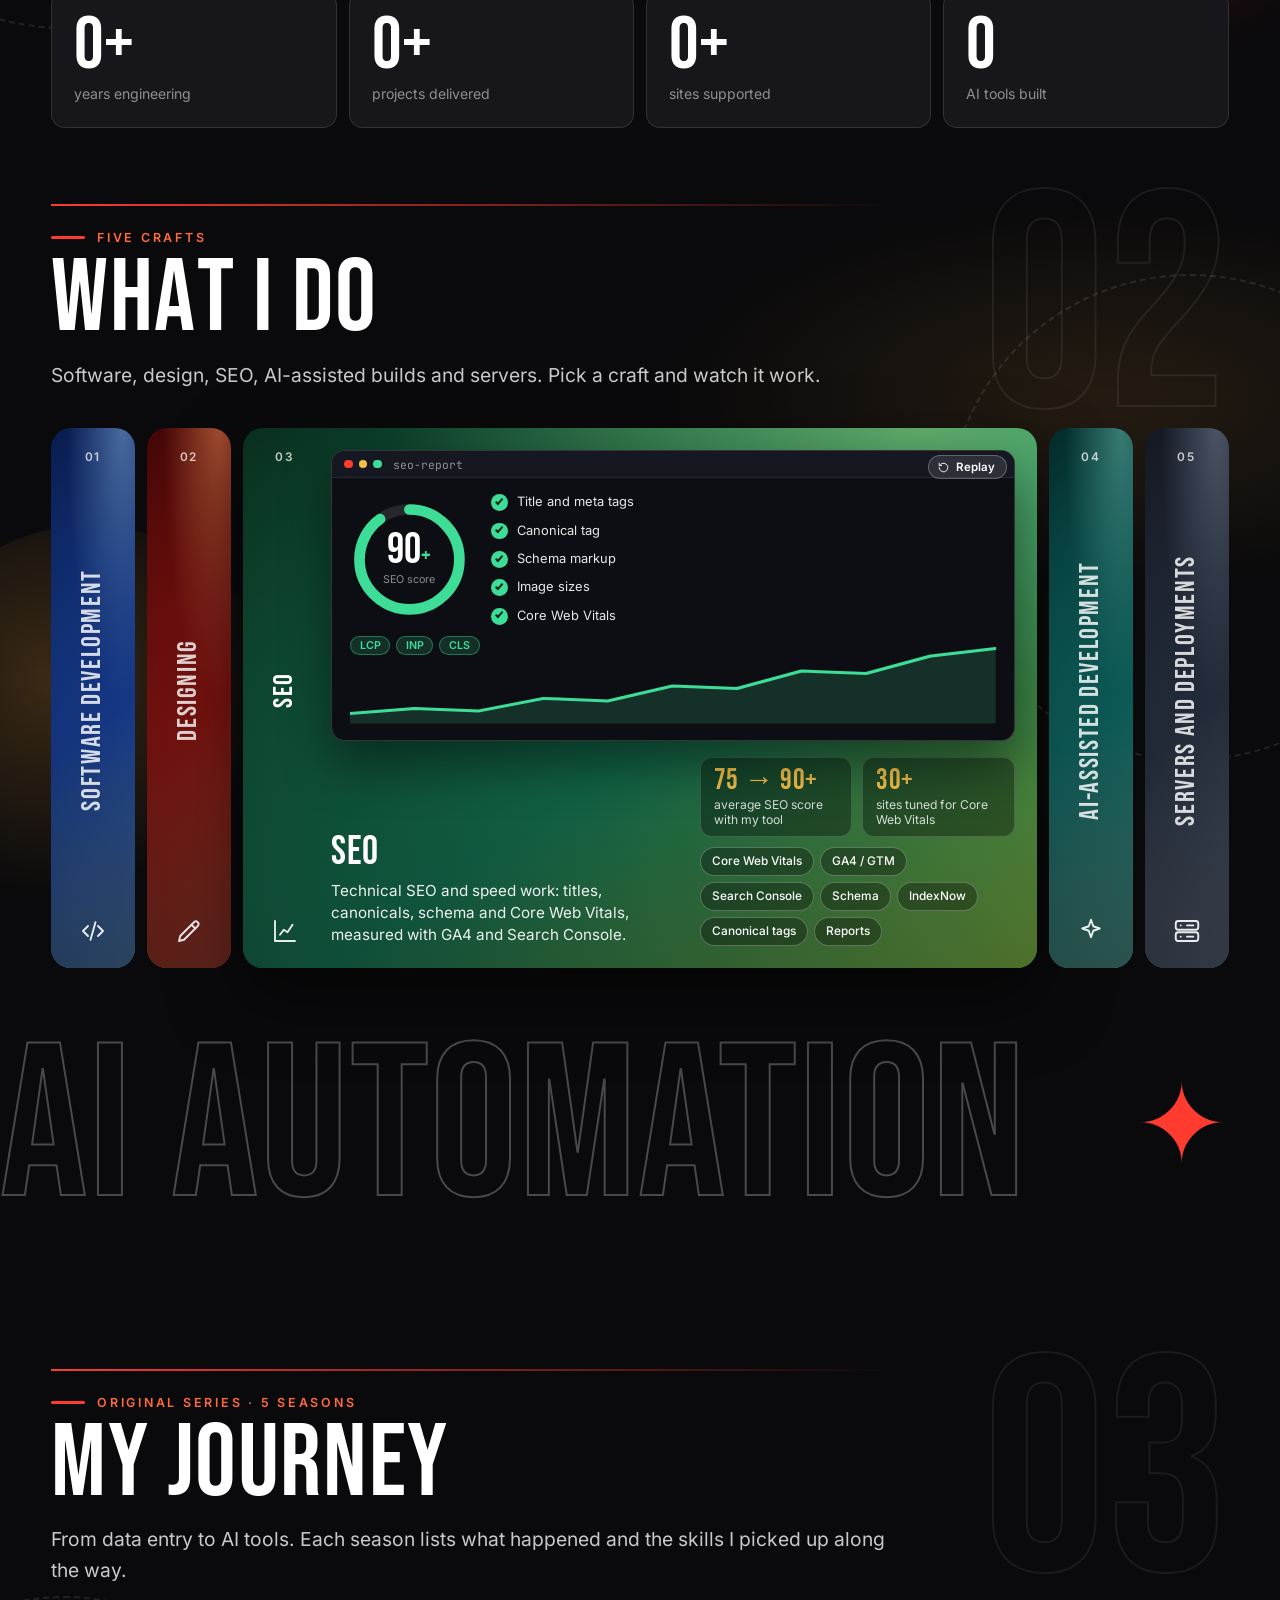
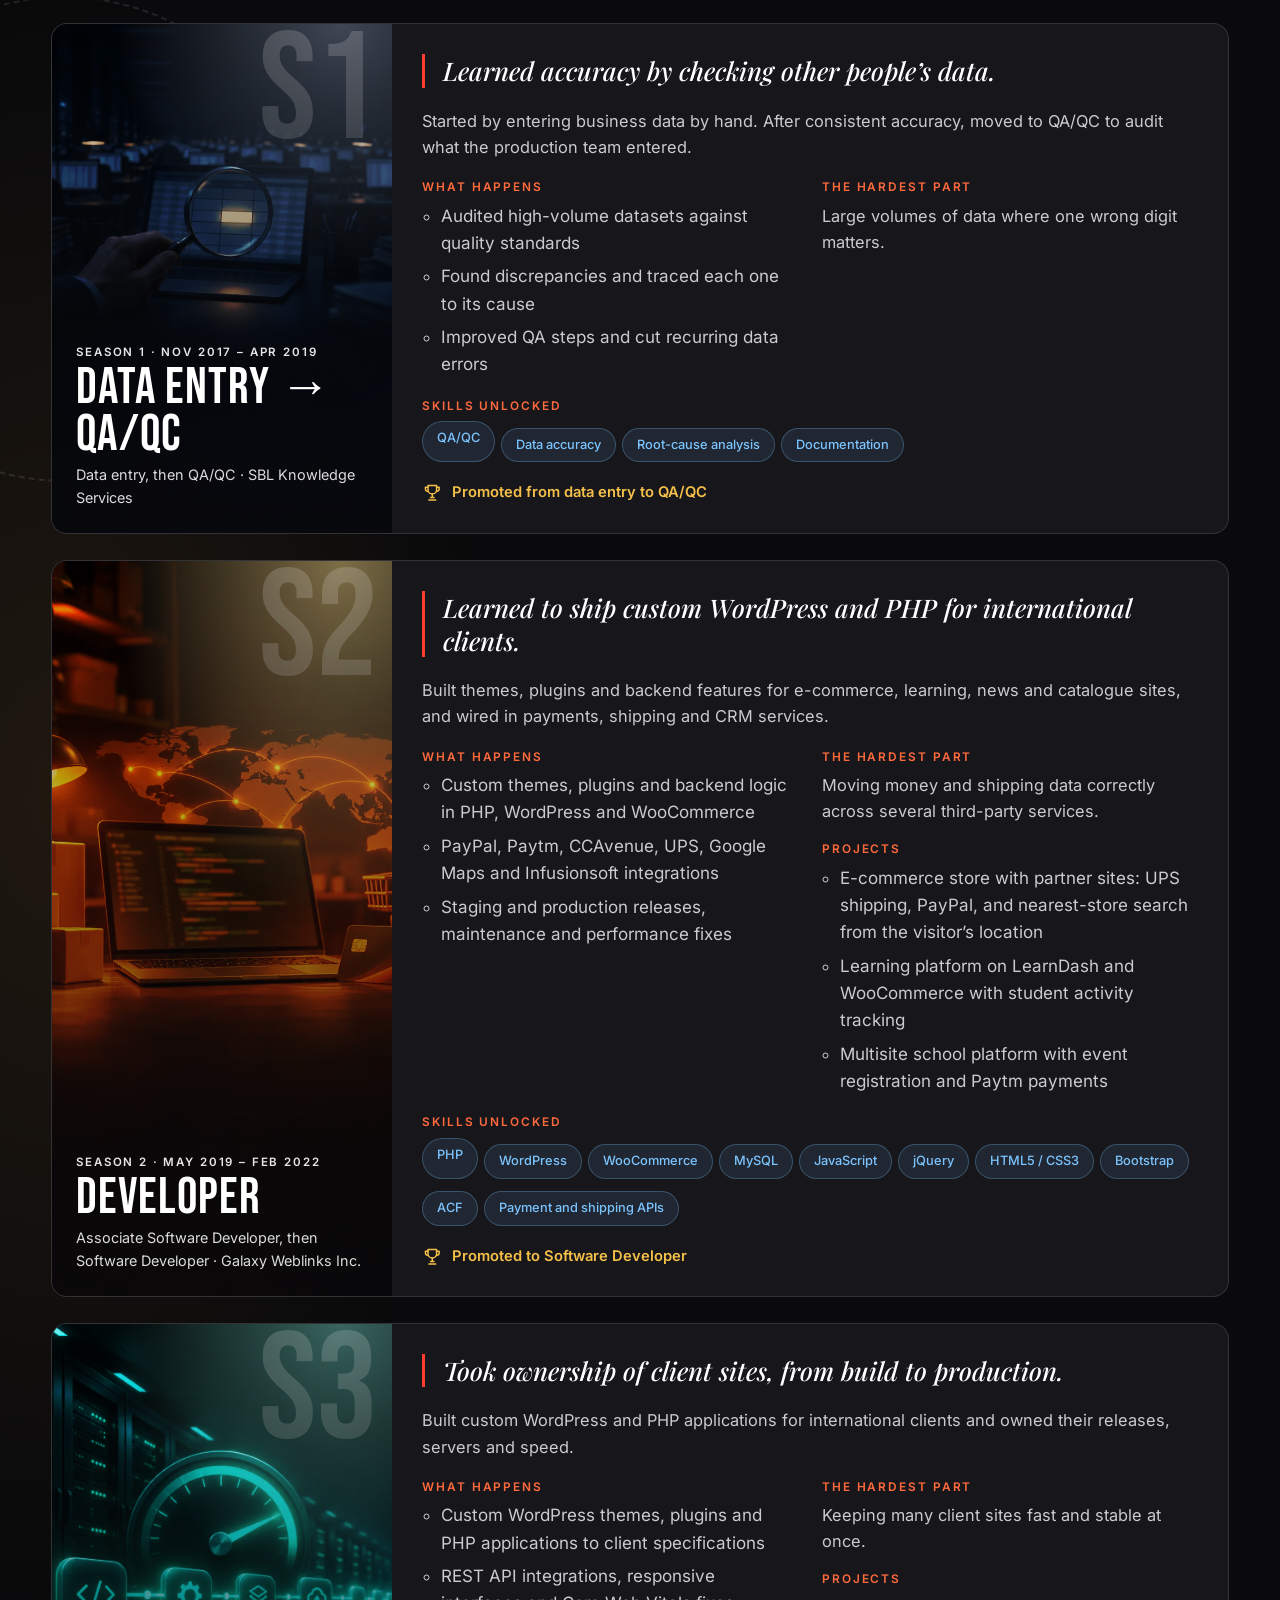
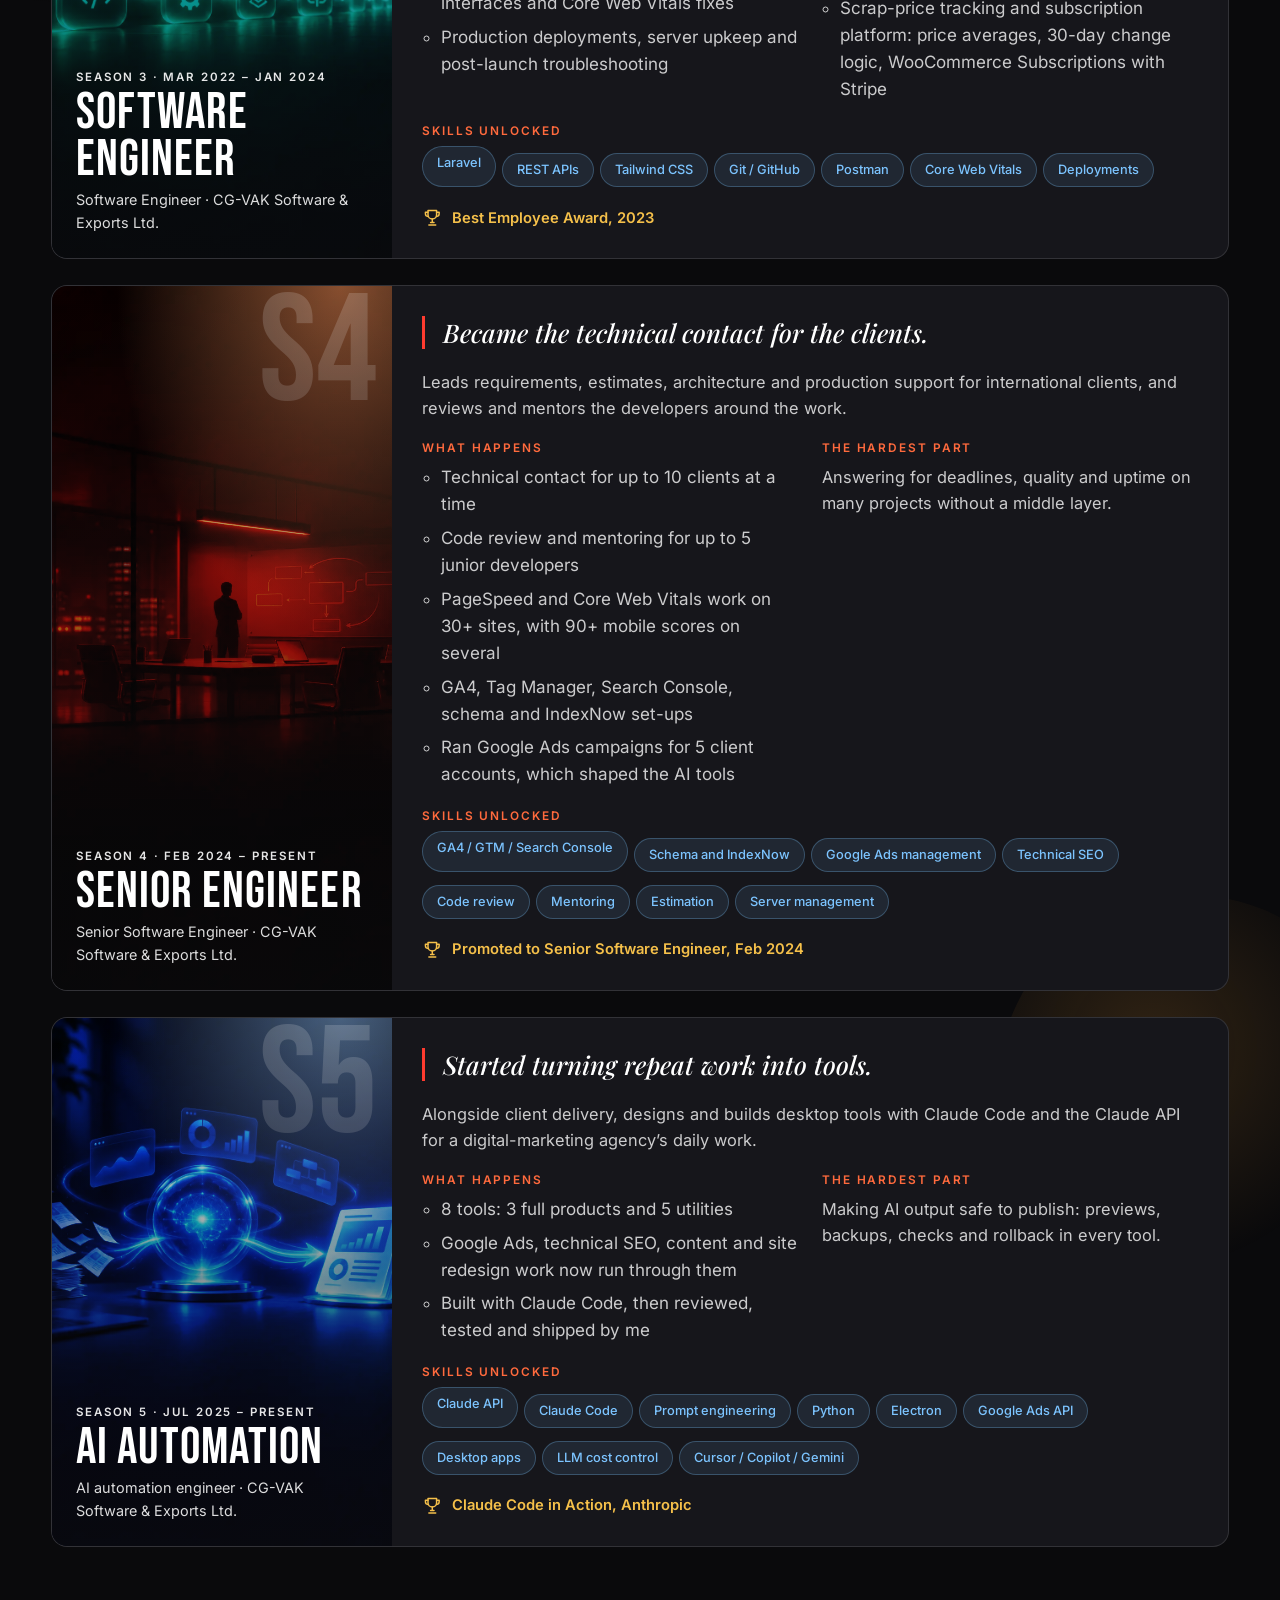
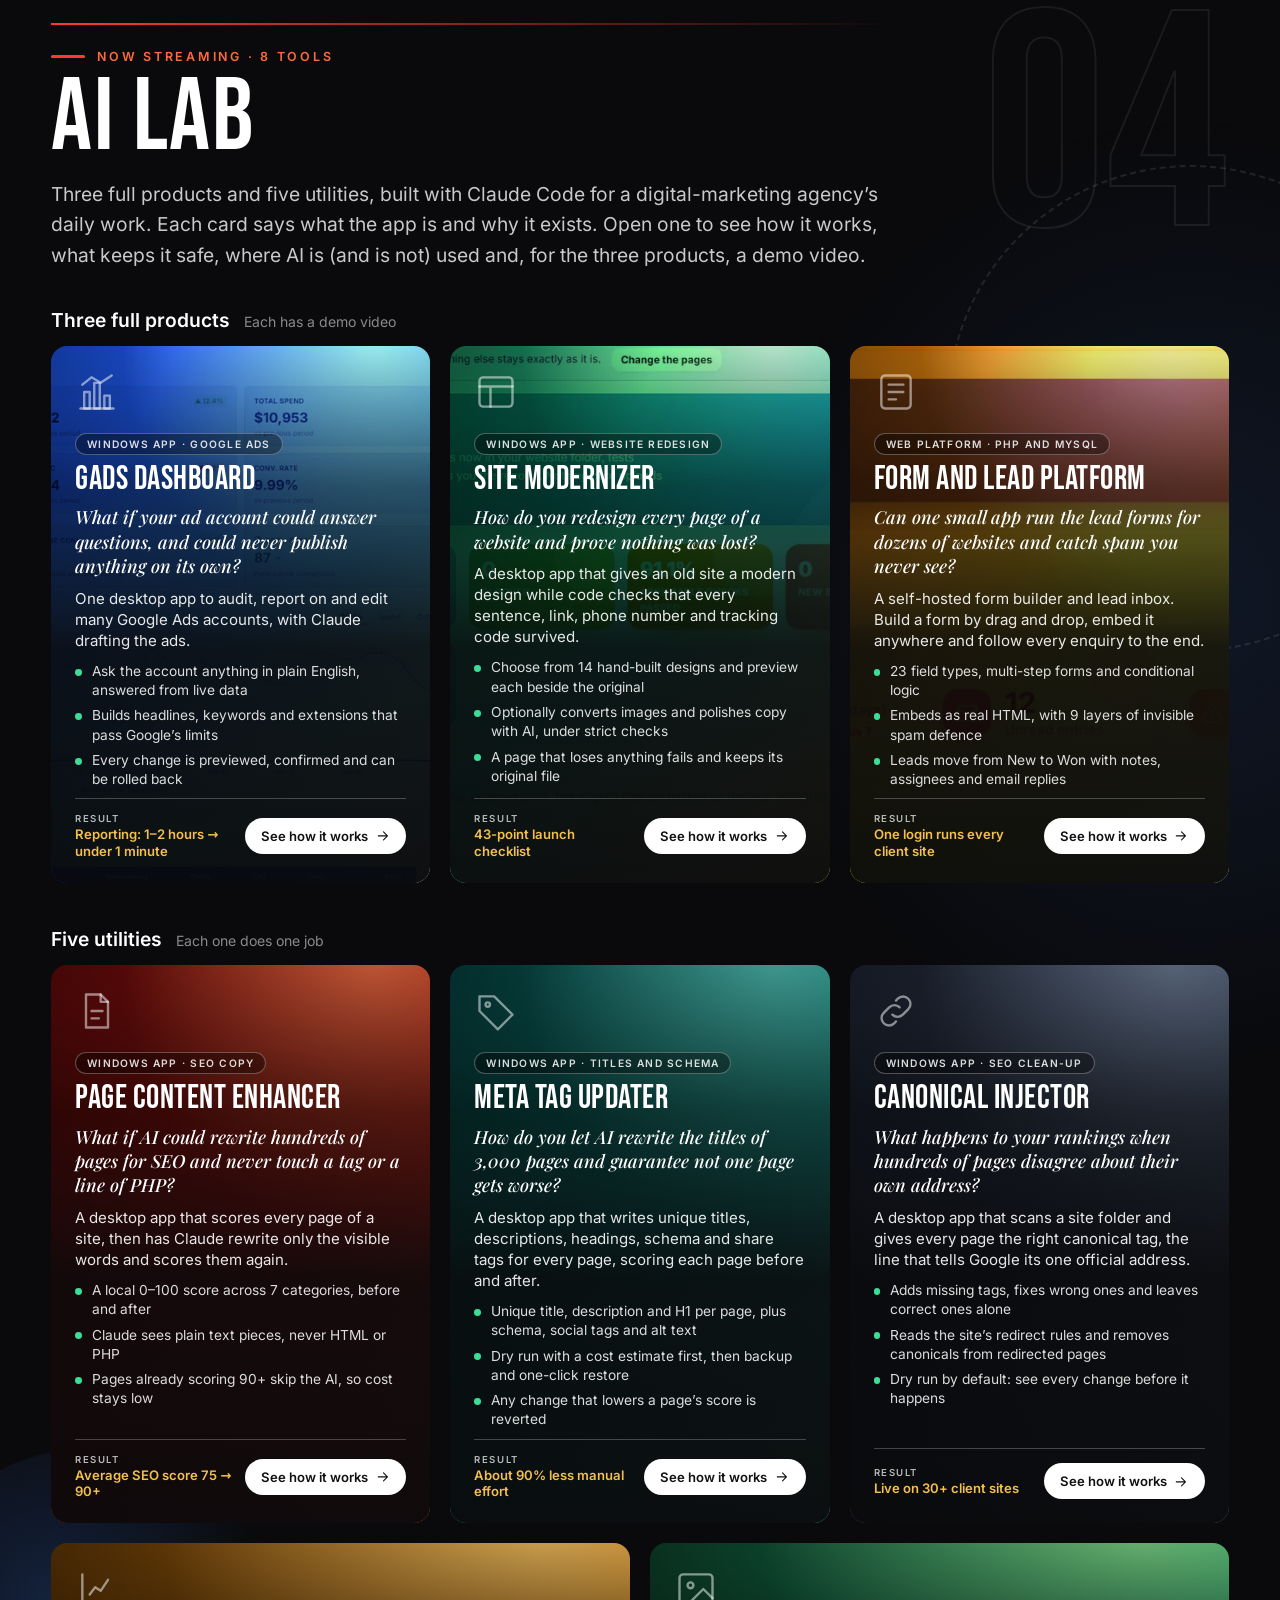
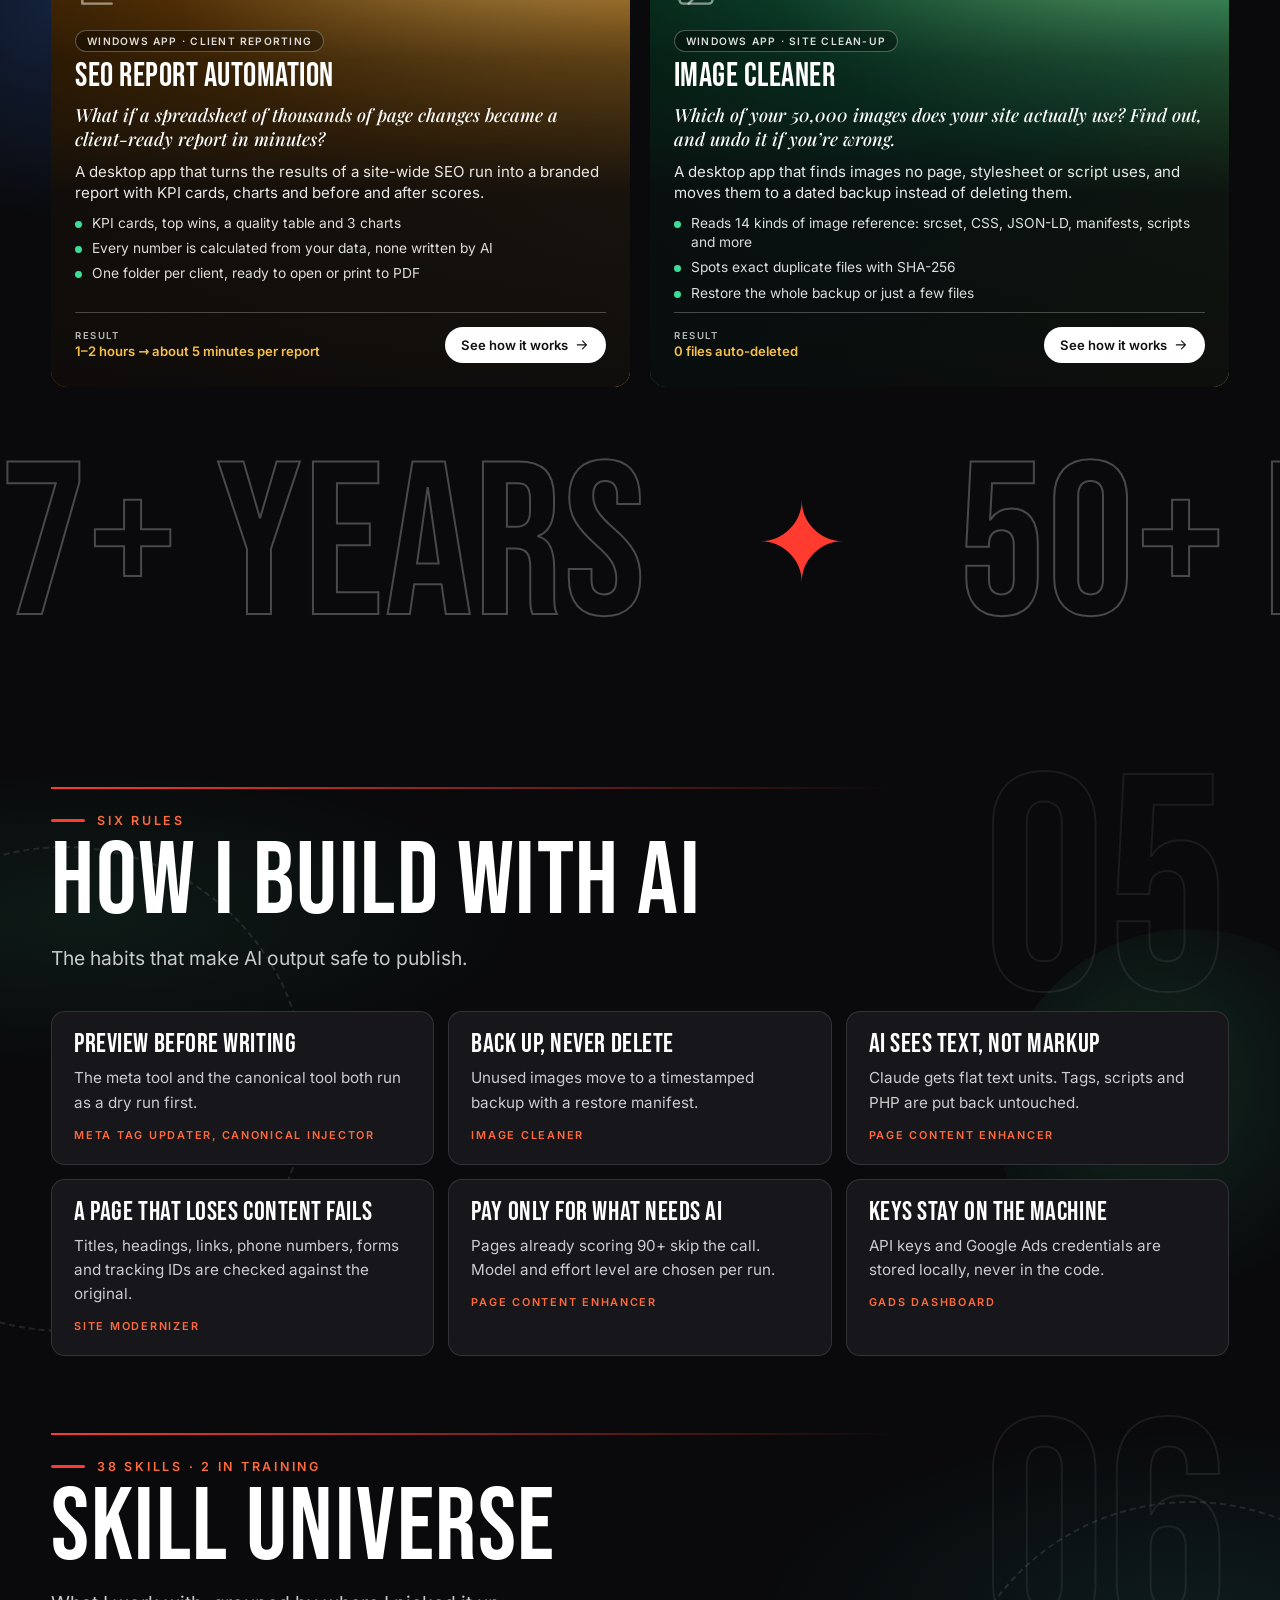
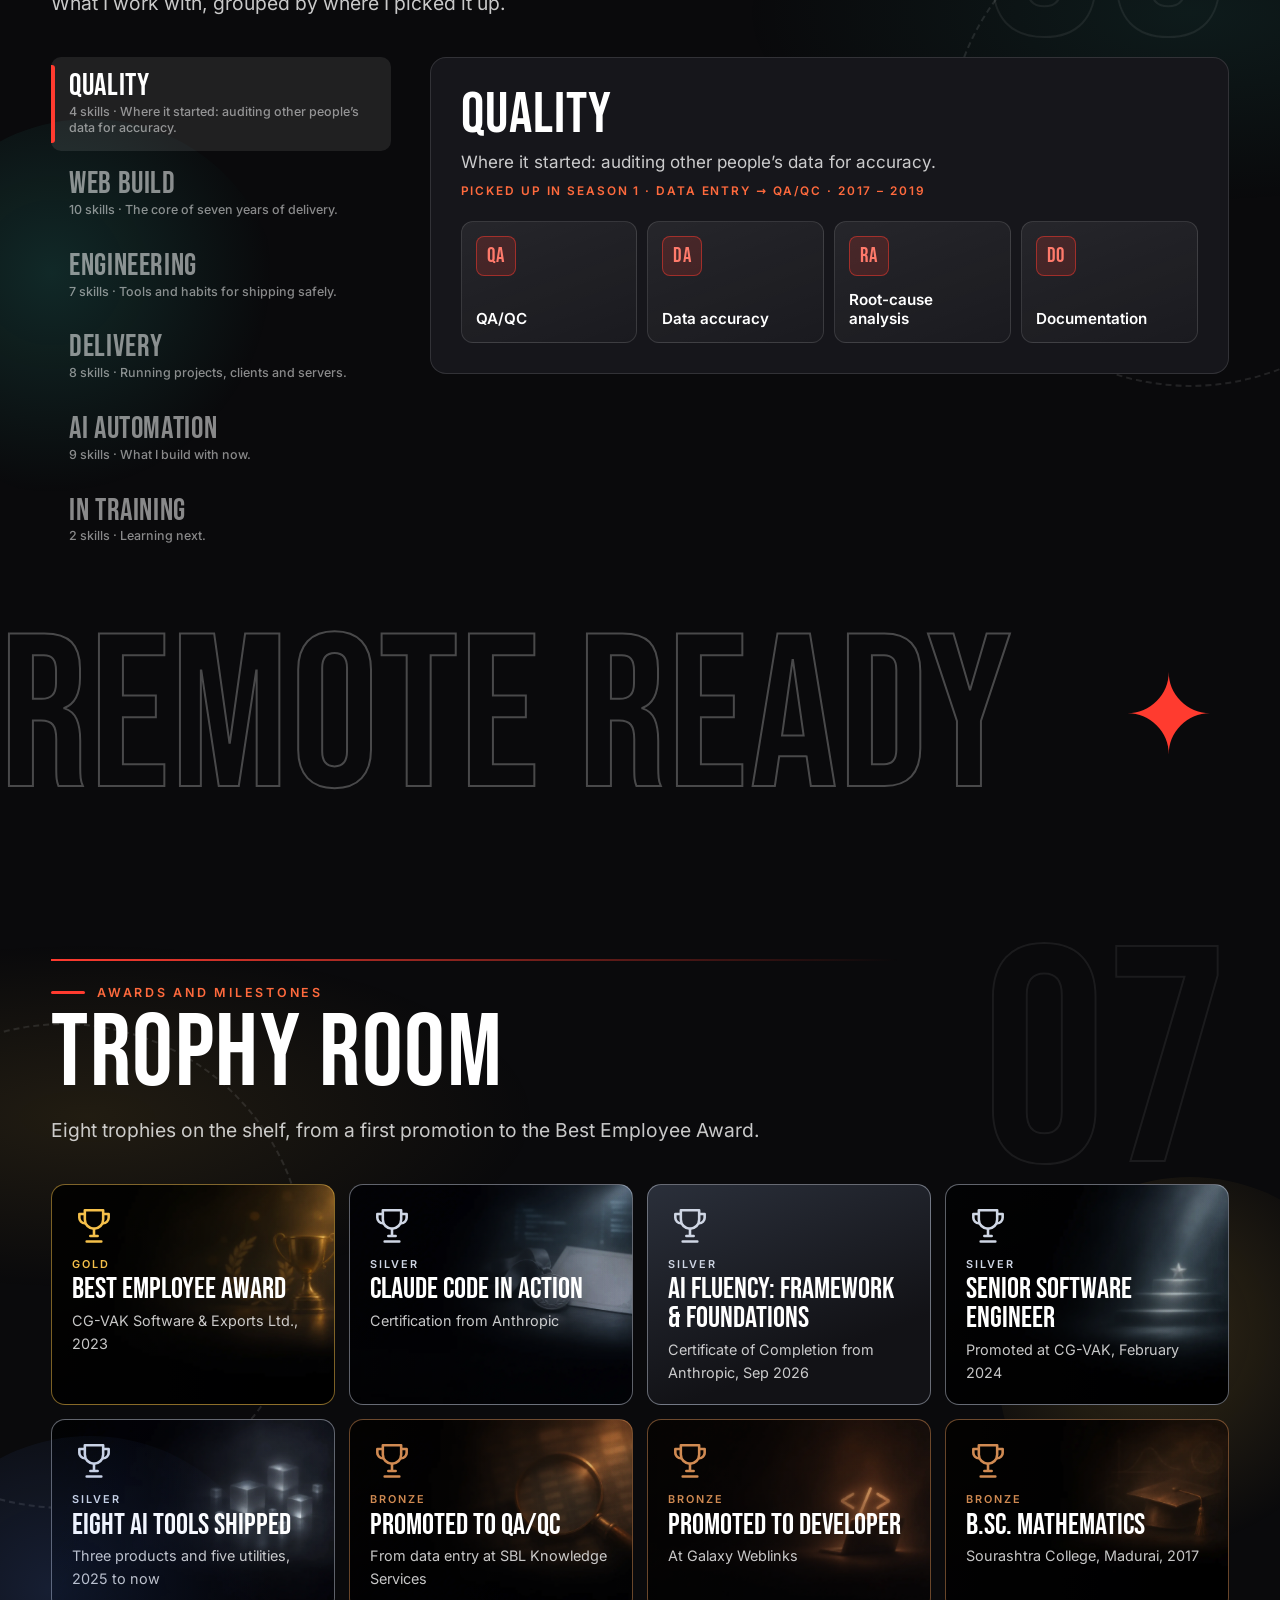
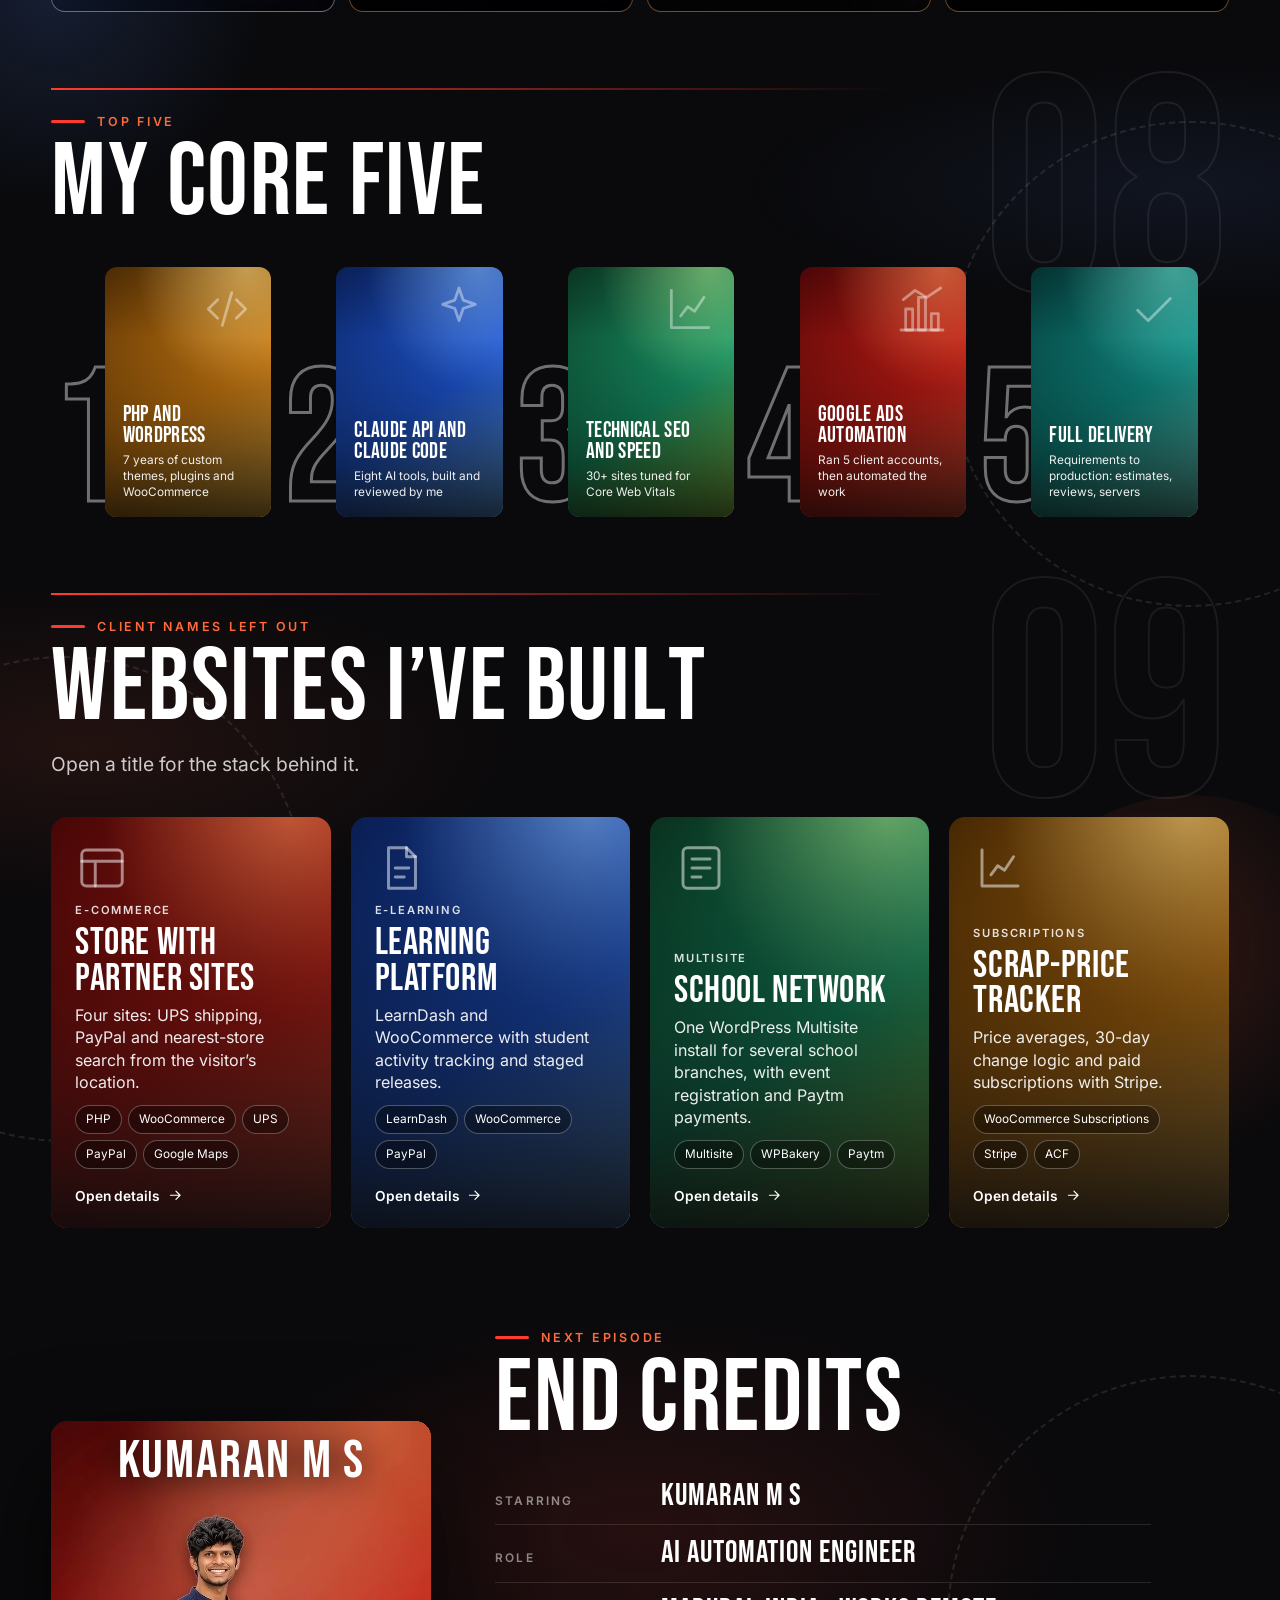
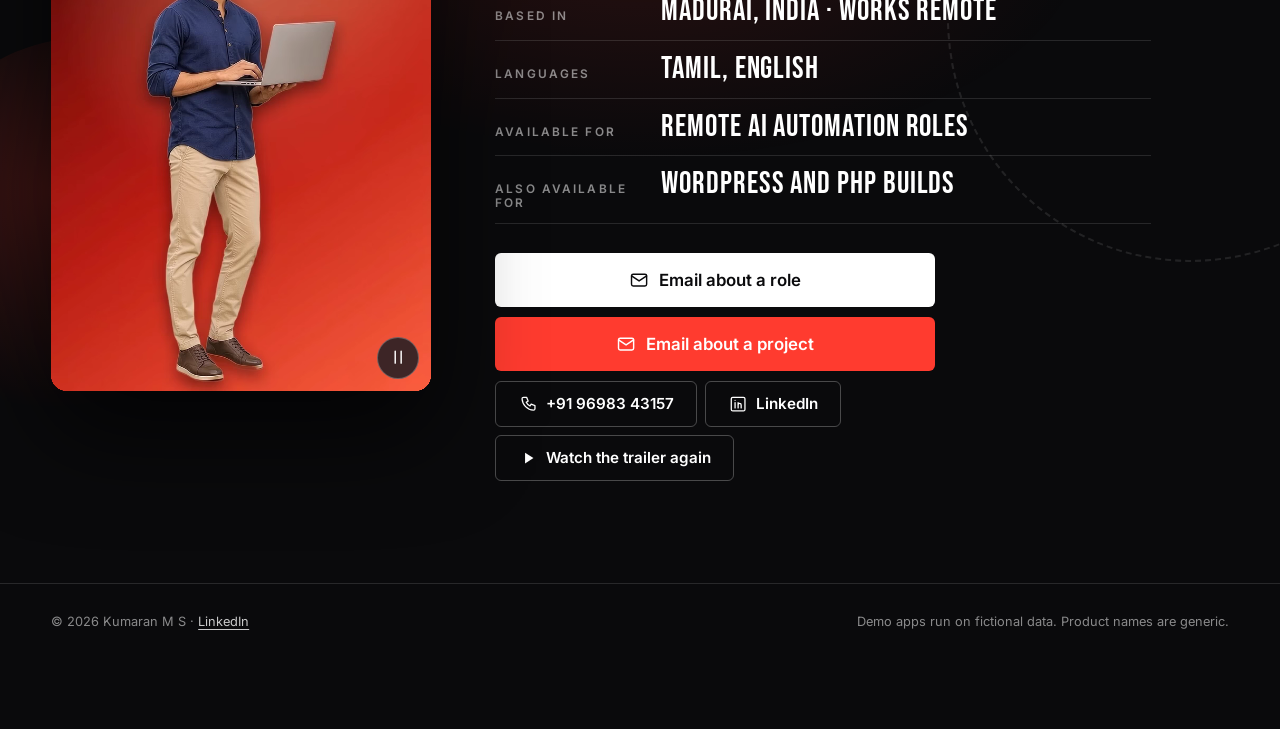
==== commit f9435d88: "Fix the broken trailer; add the three product demo videos - Trailer: the What I do section's .scene " ====
--- a/site/index.html
+++ b/site/index.html
@@ -181,7 +181,7 @@
 <ul><li>100+ sites supported</li><li>30+ client sites kept fast and stable</li></ul>
 <p>Server management, Deployments, Git / GitHub, Backups and rollback, Speed and uptime.</p>
 <h2>AI Lab: three products and five utilities</h2>
-<p>Three full products and five utilities, built with Claude Code for a digital-marketing agency’s daily work. Each card says what the app is and why it exists. Open one to see how it works, what keeps it safe and where AI is (and is not) used.</p>
+<p>Three full products and five utilities, built with Claude Code for a digital-marketing agency’s daily work. Each card says what the app is and why it exists. Open one to see how it works, what keeps it safe, where AI is (and is not) used and, for the three products, a demo video.</p>
 <h3>GAds Dashboard <small>(Windows app · Google Ads)</small></h3>
 <p><em>What if your ad account could answer questions, and could never publish anything on its own?</em></p><p>GAds Dashboard connects to Google Ads and puts every account in one Windows app: dashboards, 12 report views, a 9-tab audit, campaign and keyword managers, and AI builders for ads. Claude reads live account data to answer questions and draft copy. A person always clicks publish.</p>
 <p><strong>The problem it solves:</strong> Managing paid search means logging into each account, exporting spreadsheets for reports, hand-writing ad copy to Google’s character limits and hunting for wasted search terms. It adds up to hours of repeat work every week. <strong>Who it is for:</strong> Paid-search managers who run many accounts at a marketing agency.</p>
--- a/site/assets/css/craft.css
+++ b/site/assets/css/craft.css
@@ -62,15 +62,15 @@
 .craft.is-auto.is-live .disc.is-on .disc__bar { opacity: 1; }
 
 /* ---------- the stage: a window with a scene inside ---------- */
-.scene {
+.cscene {
   position: absolute; inset: 0; display: flex; flex-direction: column; overflow: hidden; overflow: clip; border-radius: 14px; background: #0c0e13; border: 1px solid rgba(255, 255, 255, 0.16);
   box-shadow: 0 24px 50px rgba(0, 0, 0, 0.45); font-size: clamp(10px, 1.85cqw, 13.5px); transition: transform 0.25s var(--ease);
 }
-.scene__bar { flex: none; display: flex; align-items: center; gap: 6px; padding: 0 12px; height: 2.4em; background: #151821; border-bottom: 1px solid rgba(255, 255, 255, 0.08); font: 500 0.9em var(--f-mono); color: var(--ink-3); }
-.scene__bar i { width: 0.75em; height: 0.75em; border-radius: 50%; background: var(--ember); }
-.scene__bar i:nth-child(2) { background: var(--gold); }
-.scene__bar i:nth-child(3) { background: var(--good); margin-right: 0.5em; }
-.scene__foot { flex: none; display: flex; justify-content: space-between; padding: 0 12px; height: 2.2em; align-items: center; background: #151821; border-top: 1px solid rgba(255, 255, 255, 0.08); color: var(--ink-3); font: 500 0.82em var(--f-mono); }
+.cscene__bar { flex: none; display: flex; align-items: center; gap: 6px; padding: 0 12px; height: 2.4em; background: #151821; border-bottom: 1px solid rgba(255, 255, 255, 0.08); font: 500 0.9em var(--f-mono); color: var(--ink-3); }
+.cscene__bar i { width: 0.75em; height: 0.75em; border-radius: 50%; background: var(--ember); }
+.cscene__bar i:nth-child(2) { background: var(--gold); }
+.cscene__bar i:nth-child(3) { background: var(--good); margin-right: 0.5em; }
+.cscene__foot { flex: none; display: flex; justify-content: space-between; padding: 0 12px; height: 2.2em; align-items: center; background: #151821; border-top: 1px solid rgba(255, 255, 255, 0.08); color: var(--ink-3); font: 500 0.82em var(--f-mono); }
 .live { display: inline-block; width: 0.6em; height: 0.6em; margin-right: 0.6em; border-radius: 50%; color: var(--good); background: currentColor; }
 .stage__replay {
   position: absolute; z-index: 3; top: 5px; right: 8px; display: inline-flex; align-items: center; gap: 6px; padding: 4px 11px 4px 8px; border-radius: 999px; cursor: pointer;
@@ -81,7 +81,7 @@
 .stage__replay:focus-visible { outline: 2px solid #fff; outline-offset: 2px; }
 
 /* 1. code */
-.scene--code { font-family: var(--f-mono); }
+.cscene--code { font-family: var(--f-mono); }
 .ed { flex: 1 1 auto; min-height: 0; display: flex; gap: 14px; padding: 12px 14px; }   /* the editor in the code scene (not .code: that is the popup's code sample) */
 .code__gut { display: grid; align-content: start; text-align: right; color: rgba(255, 255, 255, 0.26); user-select: none; }
 .code__gut span, .tl { display: block; height: 1.7em; line-height: 1.7; }
@@ -91,7 +91,7 @@
 .code__ok { position: absolute; right: 14px; bottom: 3.4em; margin: 0; padding: 0.35em 0.9em; border-radius: 999px; font: 600 0.9em var(--f-body); color: var(--good); background: rgba(61, 220, 151, 0.14); border: 1px solid rgba(61, 220, 151, 0.4); }
 
 /* 2. design */
-.scene--design { background: #12141b; }
+.cscene--design { background: #12141b; }
 .dz { flex: 1 1 auto; min-height: 0; display: flex; gap: 4%; padding: 14px; }
 .dz__desk { position: relative; flex: 1 1 62%; min-width: 0; }
 .dz__phone { flex: 0 0 17%; min-width: 0; padding: 5px; border-radius: 16px; border: 2px solid rgba(255, 255, 255, 0.3); background: #0c0e13; }
@@ -141,7 +141,7 @@
 .seo__vitals b { padding: 0.18em 0.8em; border-radius: 999px; font: 600 0.85em var(--f-body); color: var(--good); background: rgba(61, 220, 151, 0.16); border: 1px solid rgba(61, 220, 151, 0.42); }
 
 /* 4. AI-assisted development */
-.scene--ai { font-family: var(--f-mono); }
+.cscene--ai { font-family: var(--f-mono); }
 .ai { flex: 1 1 auto; min-height: 0; display: grid; align-content: start; gap: 0.7em; padding: 12px 16px; }
 .ai__prompt { display: flex; gap: 0.6em; color: #fff; }
 .ai__prompt b { color: var(--gold); font-weight: 600; }
@@ -190,24 +190,24 @@
   @keyframes sc-grow { from { scale: 1 0; } }
   @keyframes sc-fill { from { background-size: 0 100%; outline-color: rgba(29, 36, 51, 0.5); } }
 
-  .scene.is-run .live { animation: sc-pulse 1.8s ease-out infinite; }
+  .cscene.is-run .live { animation: sc-pulse 1.8s ease-out infinite; }
 
   /* 1. code: each line types itself, then the tests pass */
-  .scene.is-run .tl__t { animation: sc-type calc(var(--c) * var(--s)) steps(var(--c), end) var(--d) backwards, sc-caret calc(var(--c) * var(--s)) linear var(--d) backwards; }
-  .scene.is-run .code__ok { animation: sc-pop 0.5s cubic-bezier(0.3, 1.5, 0.5, 1) var(--d) backwards; }
+  .cscene.is-run .tl__t { animation: sc-type calc(var(--c) * var(--s)) steps(var(--c), end) var(--d) backwards, sc-caret calc(var(--c) * var(--s)) linear var(--d) backwards; }
+  .cscene.is-run .code__ok { animation: sc-pop 0.5s cubic-bezier(0.3, 1.5, 0.5, 1) var(--d) backwards; }
 
   /* 2. design: the wireframe is painted in, a cursor clicks the button, the phone version and the palette appear */
   @keyframes dz-cur { from { opacity: 0; translate: 5em 4em; } }
   @keyframes dz-ring { 0% { opacity: 0.8; scale: 0.3; } 100% { opacity: 0; scale: 1.7; } }
   @keyframes dz-press { 40% { scale: 0.88; } }
   @keyframes dz-phone { from { opacity: 0; translate: 2.5em 0; } }
-  .scene.is-run .pg i, .scene.is-run .pg b, .scene.is-run .pg__img, .scene.is-run .pbtn { outline-color: transparent; animation: sc-fill 0.55s ease-out var(--d) backwards; }
-  .scene.is-run .dz__cur { animation: dz-cur 0.7s var(--ease) 1650ms backwards; }
-  .scene.is-run .dz__ring { animation: dz-ring 0.6s ease-out 2350ms backwards; }
-  .scene.is-run .dz__desk .pbtn { animation: sc-fill 0.55s ease-out var(--d) backwards, dz-press 0.3s 2350ms; }
-  .scene.is-run .dz__phone { animation: dz-phone 0.6s var(--ease) 2500ms backwards; }
-  .scene.is-run .dz__pal i { animation: sc-pop 0.4s cubic-bezier(0.3, 1.5, 0.5, 1) var(--d) backwards; }
-  .scene.is-run .dz__pal p { animation: sc-rise 0.5s var(--ease) var(--d) backwards; }
+  .cscene.is-run .pg i, .cscene.is-run .pg b, .cscene.is-run .pg__img, .cscene.is-run .pbtn { outline-color: transparent; animation: sc-fill 0.55s ease-out var(--d) backwards; }
+  .cscene.is-run .dz__cur { animation: dz-cur 0.7s var(--ease) 1650ms backwards; }
+  .cscene.is-run .dz__ring { animation: dz-ring 0.6s ease-out 2350ms backwards; }
+  .cscene.is-run .dz__desk .pbtn { animation: sc-fill 0.55s ease-out var(--d) backwards, dz-press 0.3s 2350ms; }
+  .cscene.is-run .dz__phone { animation: dz-phone 0.6s var(--ease) 2500ms backwards; }
+  .cscene.is-run .dz__pal i { animation: sc-pop 0.4s cubic-bezier(0.3, 1.5, 0.5, 1) var(--d) backwards; }
+  .cscene.is-run .dz__pal p { animation: sc-rise 0.5s var(--ease) var(--d) backwards; }
 
   /* 3. SEO: the score climbs, the checks tick, the line draws, the vitals turn green */
   @keyframes seo-count { from { --n: 75; } }
@@ -216,40 +216,40 @@
   @keyframes seo-mark { from { opacity: 0; } }
   @keyframes seo-draw { from { stroke-dashoffset: 1; } }
   @keyframes seo-vital { from { color: rgba(255, 255, 255, 0.6); background: rgba(255, 255, 255, 0.08); border-color: rgba(255, 255, 255, 0.22); } }
-  .scene.is-run .seo__n span { animation: seo-count 2.2s cubic-bezier(0.2, 0.7, 0.2, 1) 0.3s backwards; }
-  .scene.is-run .seo__n em { animation: sc-pop 0.4s ease-out 2.4s backwards; }
-  .scene.is-run .seo__gauge .arc { animation: seo-arc 2.2s cubic-bezier(0.2, 0.7, 0.2, 1) 0.3s backwards; }
-  .scene.is-run .seo__list li { animation: sc-slide 0.4s var(--ease) var(--d) backwards; }
-  .scene.is-run .seo__list i { animation: seo-tick 0.3s ease-out calc(var(--d) + 220ms) backwards; }
-  .scene.is-run .seo__list i::after { animation: seo-mark 0.3s ease-out calc(var(--d) + 260ms) backwards; }
-  .scene.is-run .seo__chart .line { animation: seo-draw 2.6s ease-in-out 0.5s backwards; }
-  .scene.is-run .seo__chart .area { animation: seo-mark 1.2s ease-out 2.4s backwards; }
-  .scene.is-run .seo__vitals b { animation: seo-vital 0.4s ease-out var(--d) backwards; }
+  .cscene.is-run .seo__n span { animation: seo-count 2.2s cubic-bezier(0.2, 0.7, 0.2, 1) 0.3s backwards; }
+  .cscene.is-run .seo__n em { animation: sc-pop 0.4s ease-out 2.4s backwards; }
+  .cscene.is-run .seo__gauge .arc { animation: seo-arc 2.2s cubic-bezier(0.2, 0.7, 0.2, 1) 0.3s backwards; }
+  .cscene.is-run .seo__list li { animation: sc-slide 0.4s var(--ease) var(--d) backwards; }
+  .cscene.is-run .seo__list i { animation: seo-tick 0.3s ease-out calc(var(--d) + 220ms) backwards; }
+  .cscene.is-run .seo__list i::after { animation: seo-mark 0.3s ease-out calc(var(--d) + 260ms) backwards; }
+  .cscene.is-run .seo__chart .line { animation: seo-draw 2.6s ease-in-out 0.5s backwards; }
+  .cscene.is-run .seo__chart .area { animation: seo-mark 1.2s ease-out 2.4s backwards; }
+  .cscene.is-run .seo__vitals b { animation: seo-vital 0.4s ease-out var(--d) backwards; }
 
   /* 4. AI: a prompt, Claude works, a small diff, my checks, my sign-off */
   @keyframes ai-work { 0% { opacity: 0; } 10%, 85% { opacity: 1; } 100% { opacity: 0; } }
   @keyframes ai-dot { 0%, 100% { translate: 0 0; opacity: 0.4; } 50% { translate: 0 -0.35em; opacity: 1; } }
   @keyframes ai-stamp { from { opacity: 0; scale: 2.6; rotate: -32deg; } }
-  .scene.is-run .ai__work { animation: ai-work 1.35s linear var(--d) both; }
-  .scene.is-run .ai__work i { animation: ai-dot 0.8s ease-in-out infinite; }
-  .scene.is-run .ai__work i:nth-child(2) { animation-delay: 0.12s; }
-  .scene.is-run .ai__work i:nth-child(3) { animation-delay: 0.24s; }
-  .scene.is-run .ai__diff p { animation: sc-slide 0.35s var(--ease) var(--d) backwards; }
-  .scene.is-run .ai__checks li { animation: sc-rise 0.35s var(--ease) var(--d) backwards; }
-  .scene.is-run .ai__stamp { animation: ai-stamp 0.45s cubic-bezier(0.3, 1.5, 0.5, 1) var(--d) backwards; }
+  .cscene.is-run .ai__work { animation: ai-work 1.35s linear var(--d) both; }
+  .cscene.is-run .ai__work i { animation: ai-dot 0.8s ease-in-out infinite; }
+  .cscene.is-run .ai__work i:nth-child(2) { animation-delay: 0.12s; }
+  .cscene.is-run .ai__work i:nth-child(3) { animation-delay: 0.24s; }
+  .cscene.is-run .ai__diff p { animation: sc-slide 0.35s var(--ease) var(--d) backwards; }
+  .cscene.is-run .ai__checks li { animation: sc-rise 0.35s var(--ease) var(--d) backwards; }
+  .cscene.is-run .ai__stamp { animation: ai-stamp 0.45s cubic-bezier(0.3, 1.5, 0.5, 1) var(--d) backwards; }
 
   /* 5. servers: push, deploy, everything green, the one slow day heals */
   @keyframes srv-fill { from { width: 0; } }
   @keyframes srv-heal { from { background: var(--gold); scale: 1 0.55; } }
-  .scene.is-run .srv__ln { animation: sc-rise 0.35s var(--ease) var(--d) backwards; }
-  .scene.is-run .srv__bar { animation: sc-rise 0.3s var(--ease) var(--d) backwards; }
-  .scene.is-run .srv__bar i { animation: srv-fill 1.3s ease-in-out var(--d) backwards; }
-  .scene.is-run .srv__up i { animation: sc-grow 0.3s var(--ease) calc(500ms + var(--i) * 32ms) backwards; }
-  .scene.is-run .srv__up i.slow { animation: sc-grow 0.3s var(--ease) calc(500ms + var(--i) * 32ms) backwards, srv-heal 0.6s ease-out 3.1s backwards; }
-  .scene.is-run .srv__list li { animation: sc-slide 0.35s var(--ease) backwards; }
-  .scene.is-run .srv__list li:nth-child(2) { animation-delay: 0.1s; }
-  .scene.is-run .srv__list li:nth-child(3) { animation-delay: 0.2s; }
-  .scene.is-run .srv__list li:nth-child(4) { animation-delay: 0.3s; }
+  .cscene.is-run .srv__ln { animation: sc-rise 0.35s var(--ease) var(--d) backwards; }
+  .cscene.is-run .srv__bar { animation: sc-rise 0.3s var(--ease) var(--d) backwards; }
+  .cscene.is-run .srv__bar i { animation: srv-fill 1.3s ease-in-out var(--d) backwards; }
+  .cscene.is-run .srv__up i { animation: sc-grow 0.3s var(--ease) calc(500ms + var(--i) * 32ms) backwards; }
+  .cscene.is-run .srv__up i.slow { animation: sc-grow 0.3s var(--ease) calc(500ms + var(--i) * 32ms) backwards, srv-heal 0.6s ease-out 3.1s backwards; }
+  .cscene.is-run .srv__list li { animation: sc-slide 0.35s var(--ease) backwards; }
+  .cscene.is-run .srv__list li:nth-child(2) { animation-delay: 0.1s; }
+  .cscene.is-run .srv__list li:nth-child(3) { animation-delay: 0.2s; }
+  .cscene.is-run .srv__list li:nth-child(4) { animation-delay: 0.3s; }
 }
 
 /* ---------- tablets and phones: an accordion ---------- */
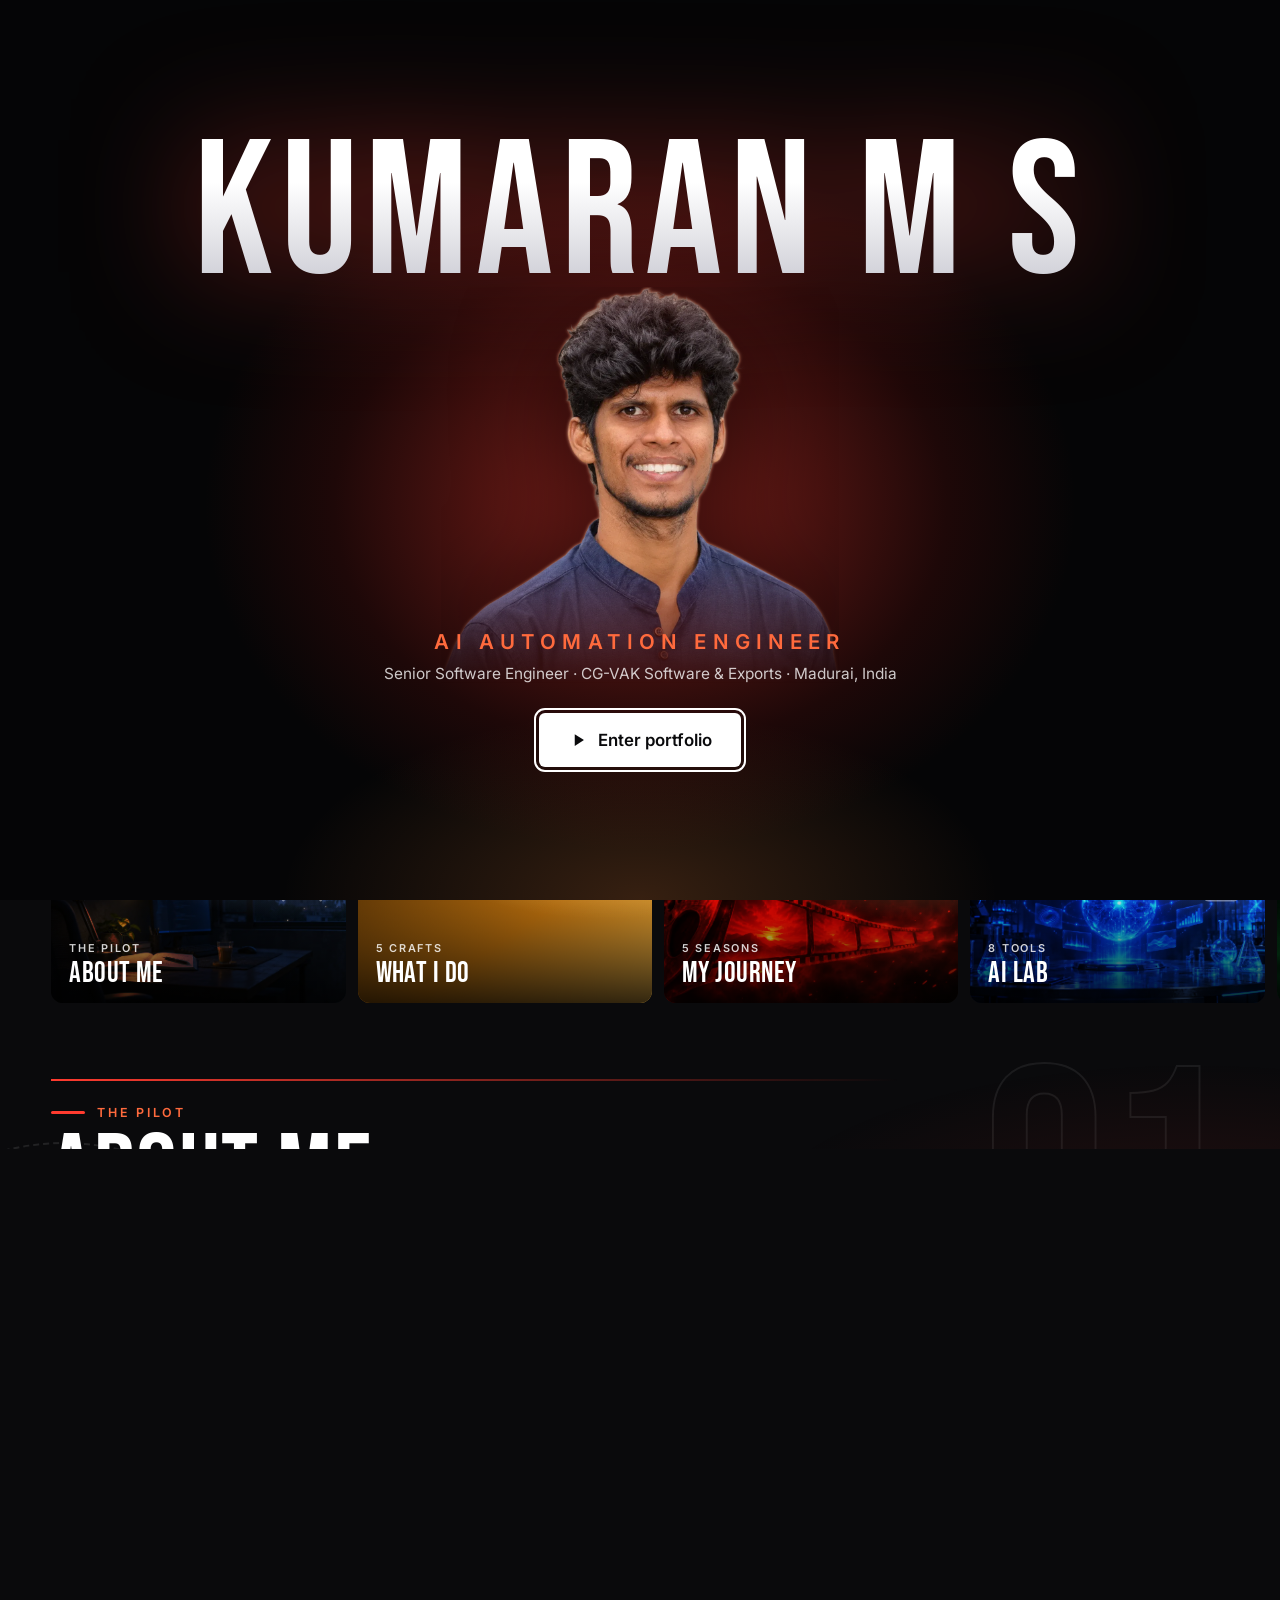
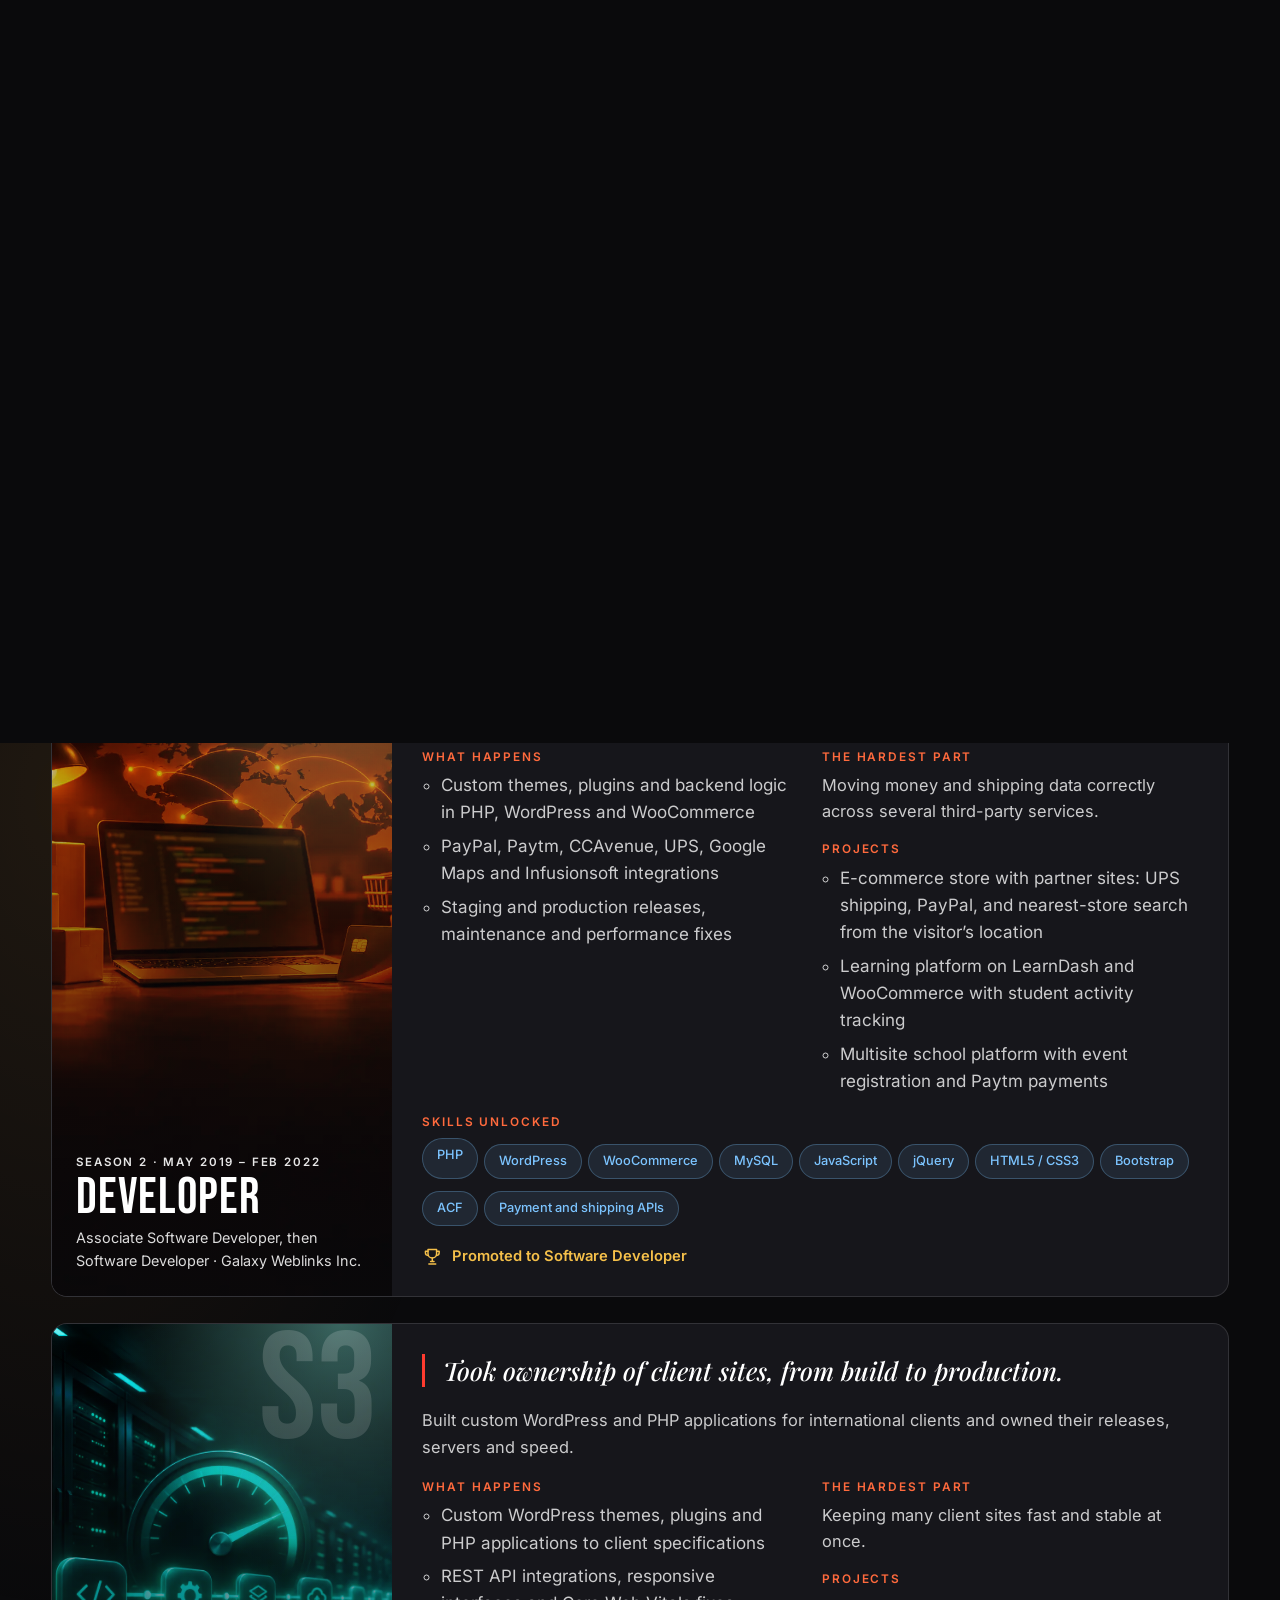
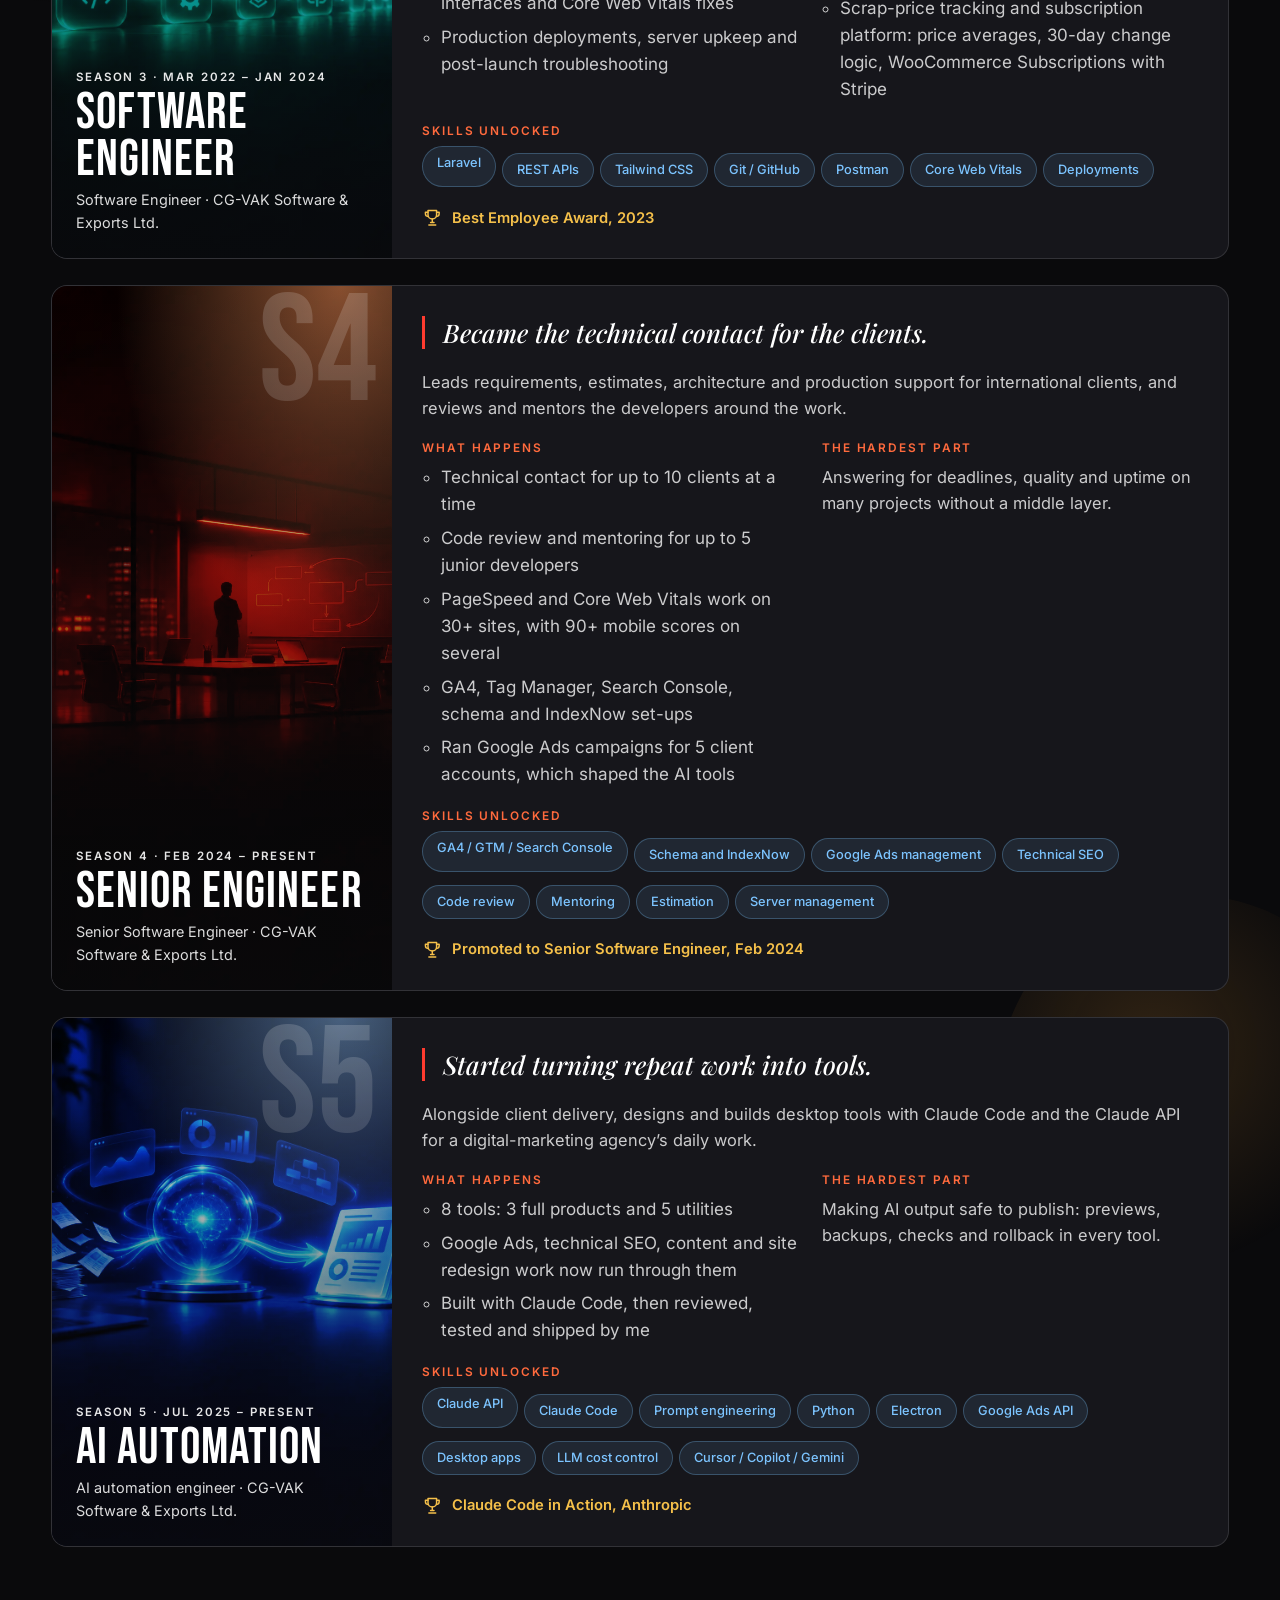
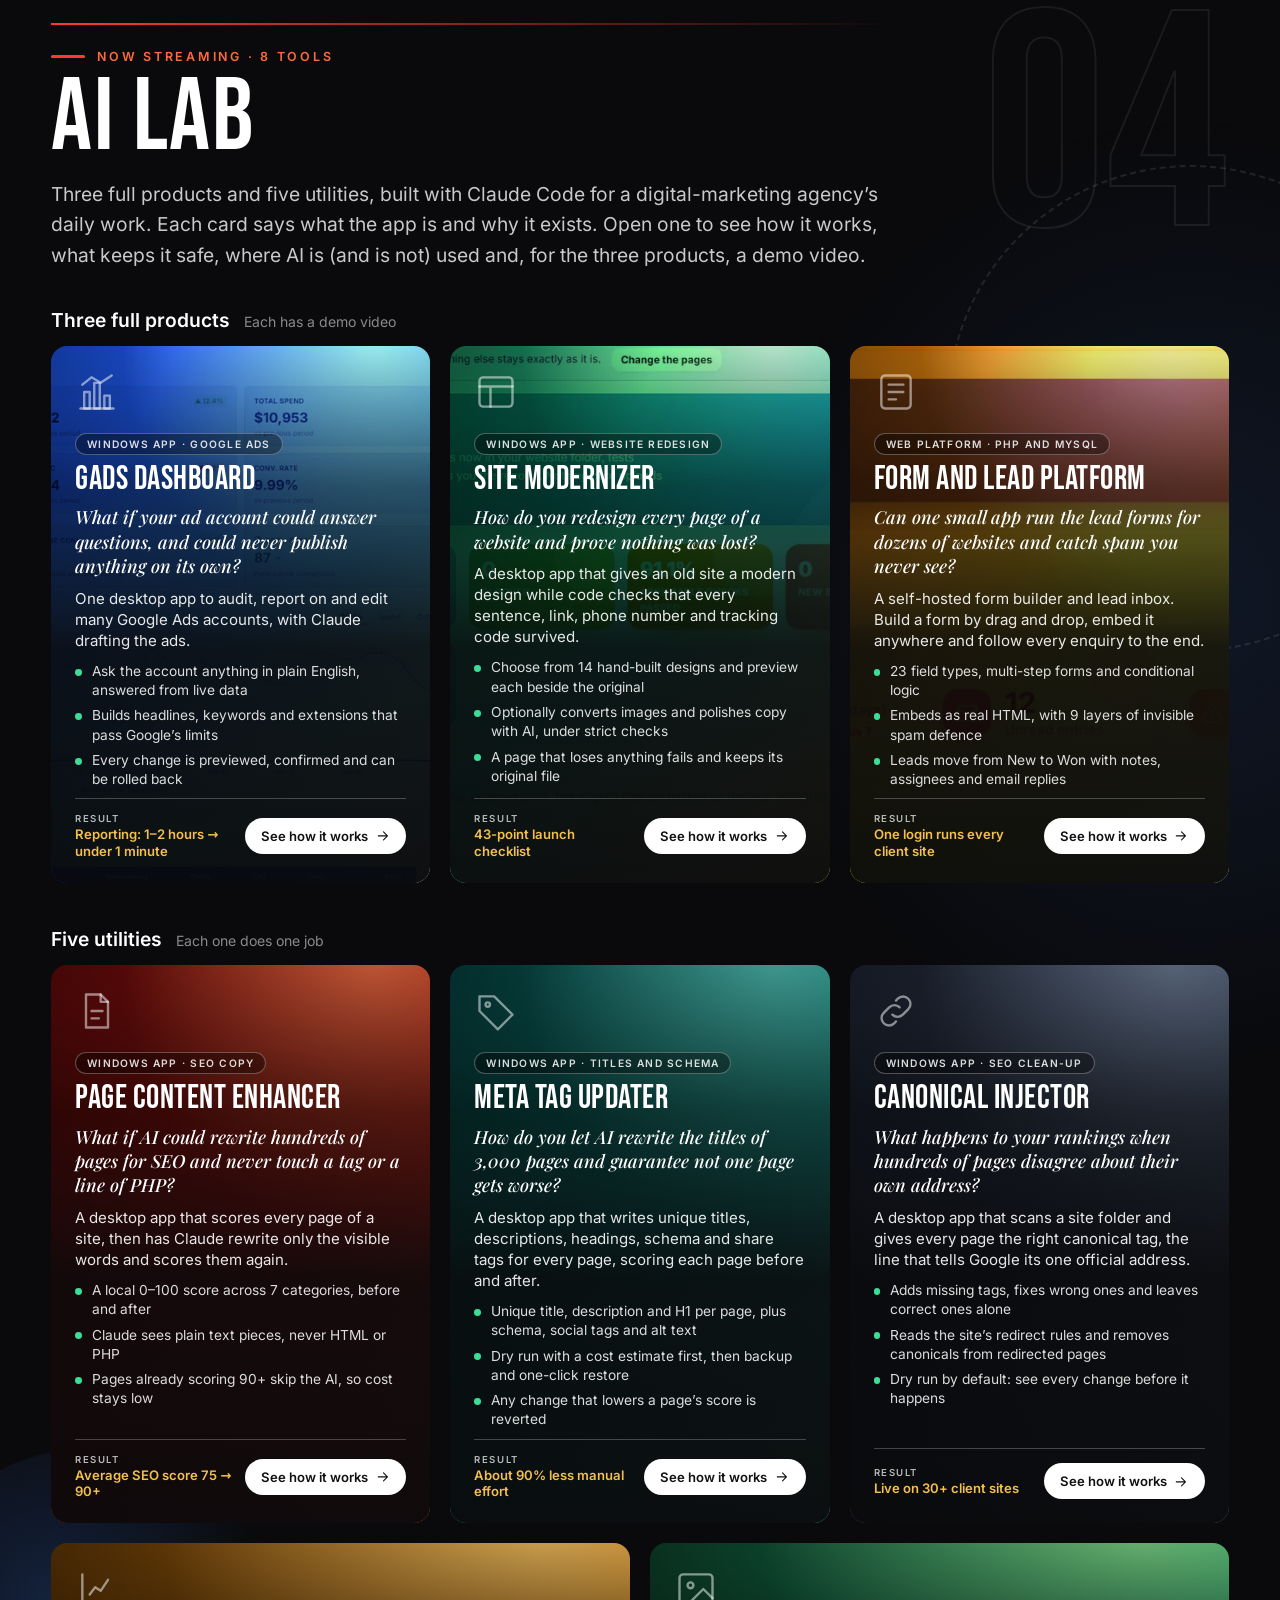
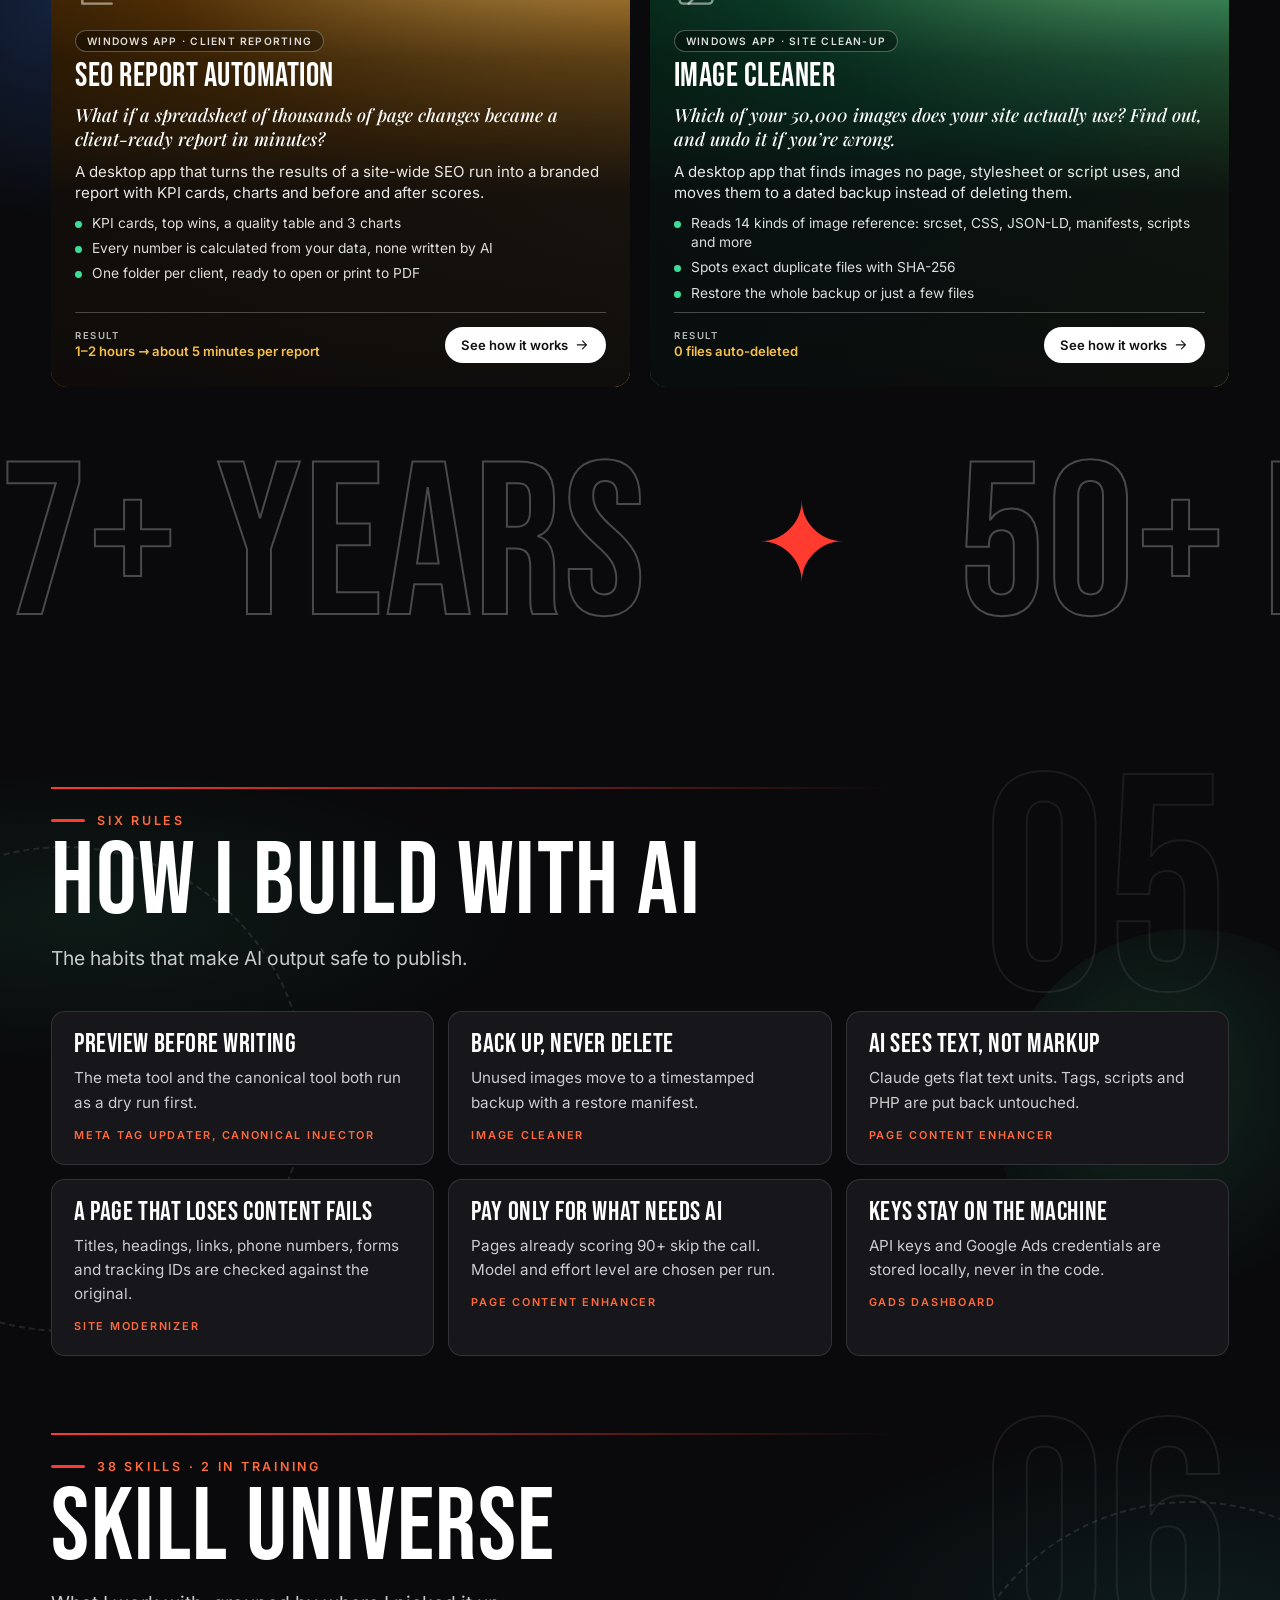
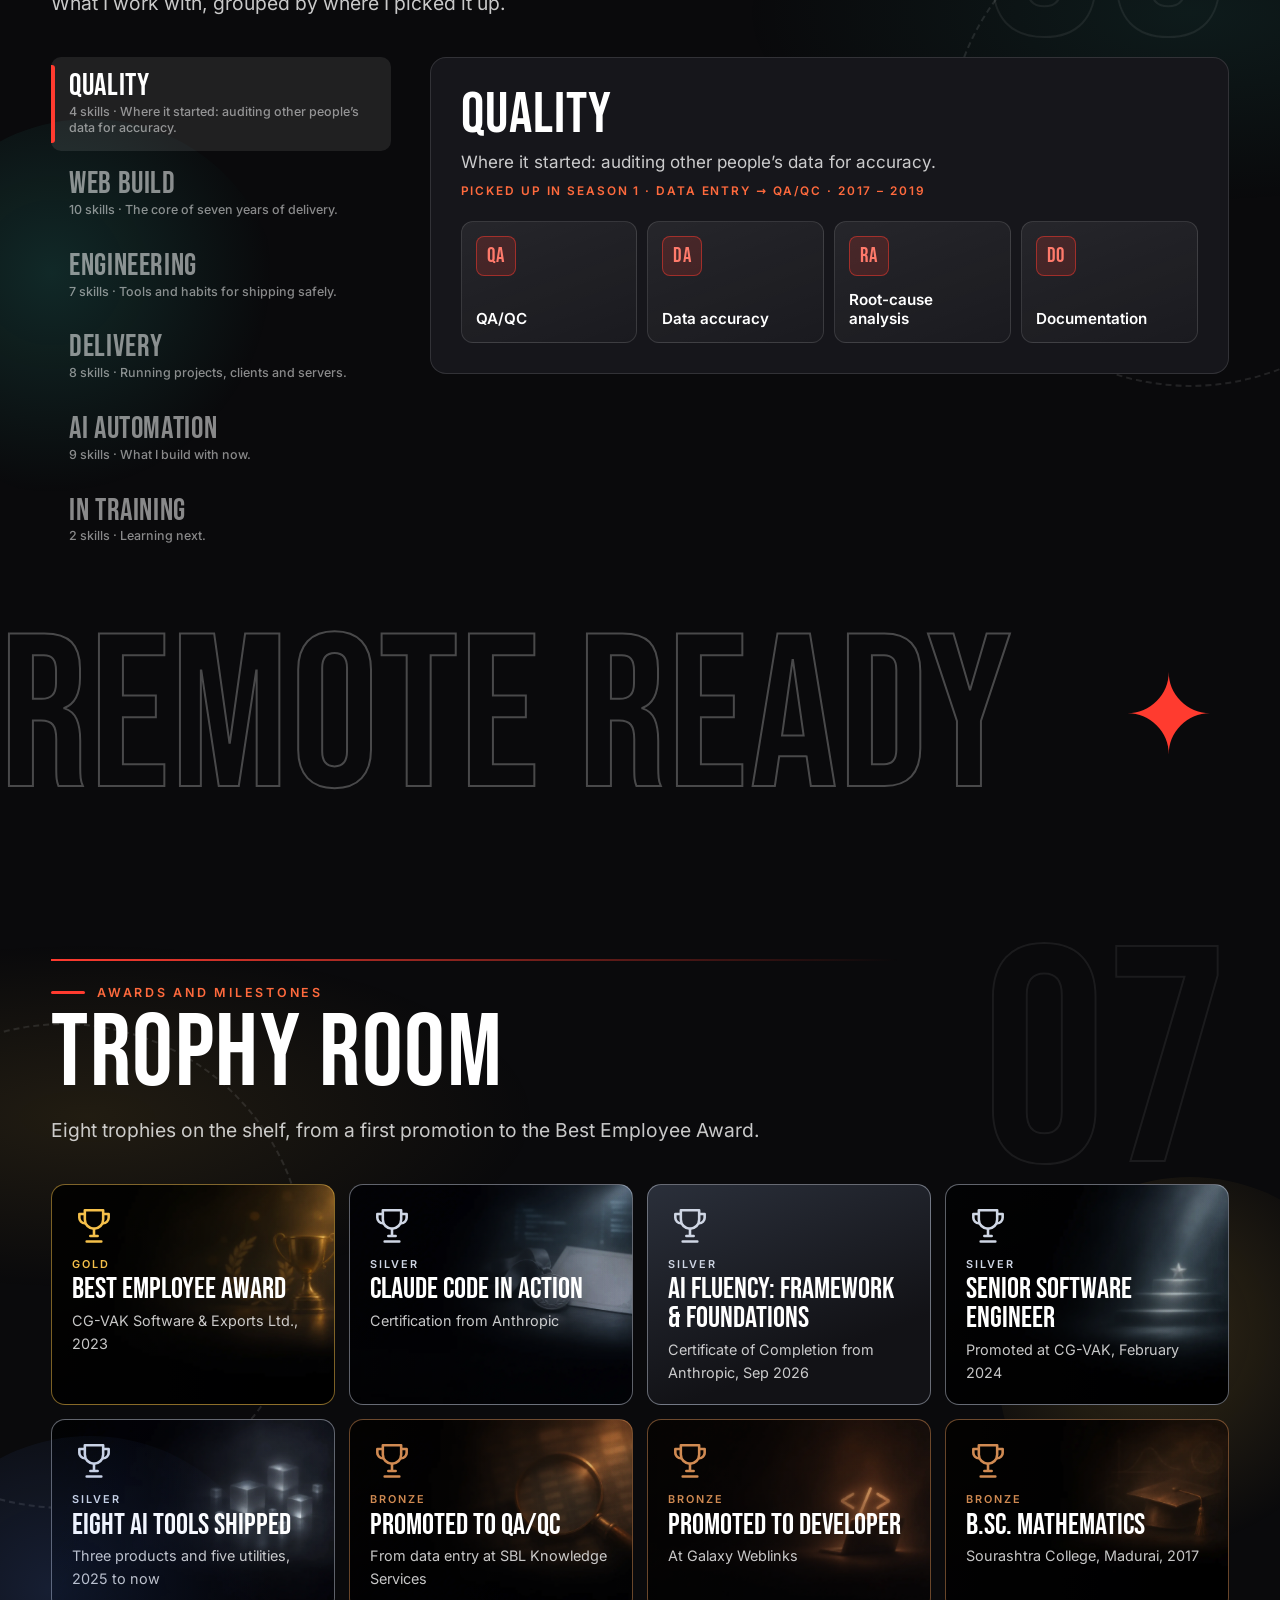
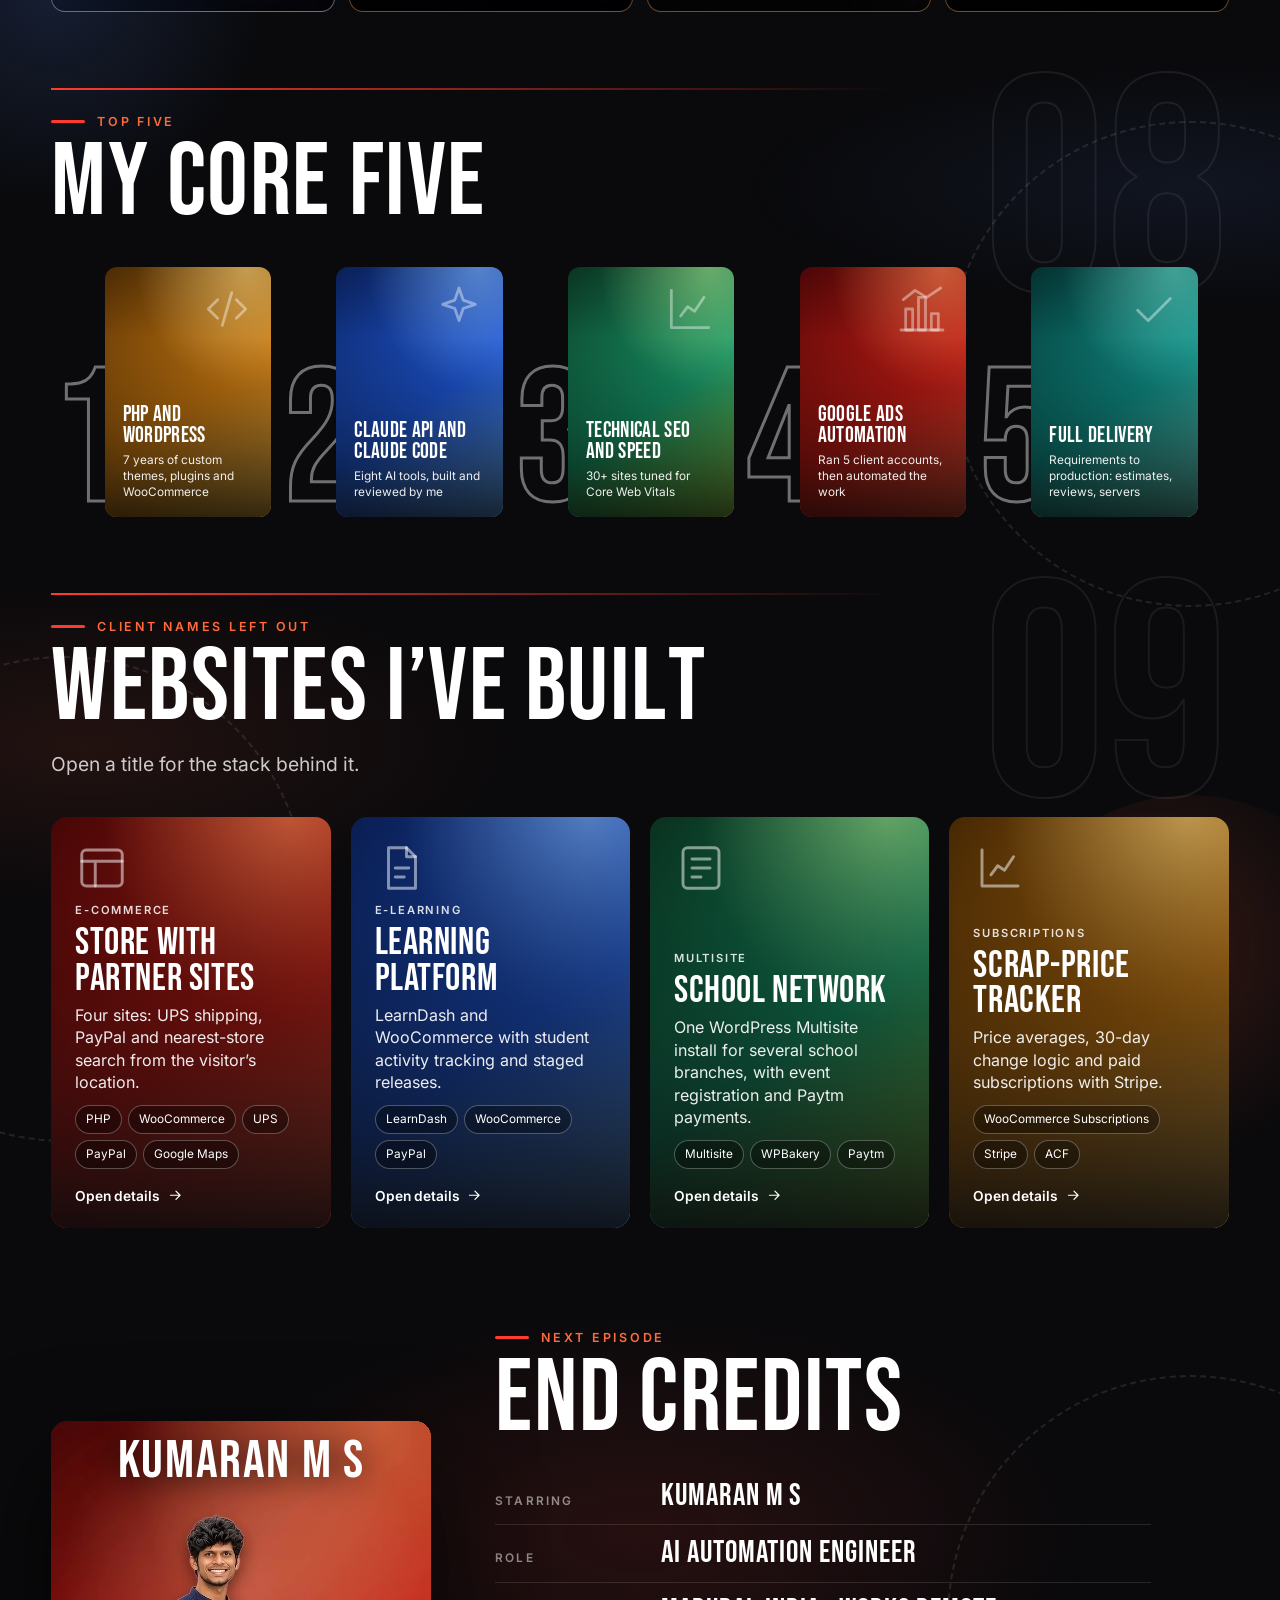
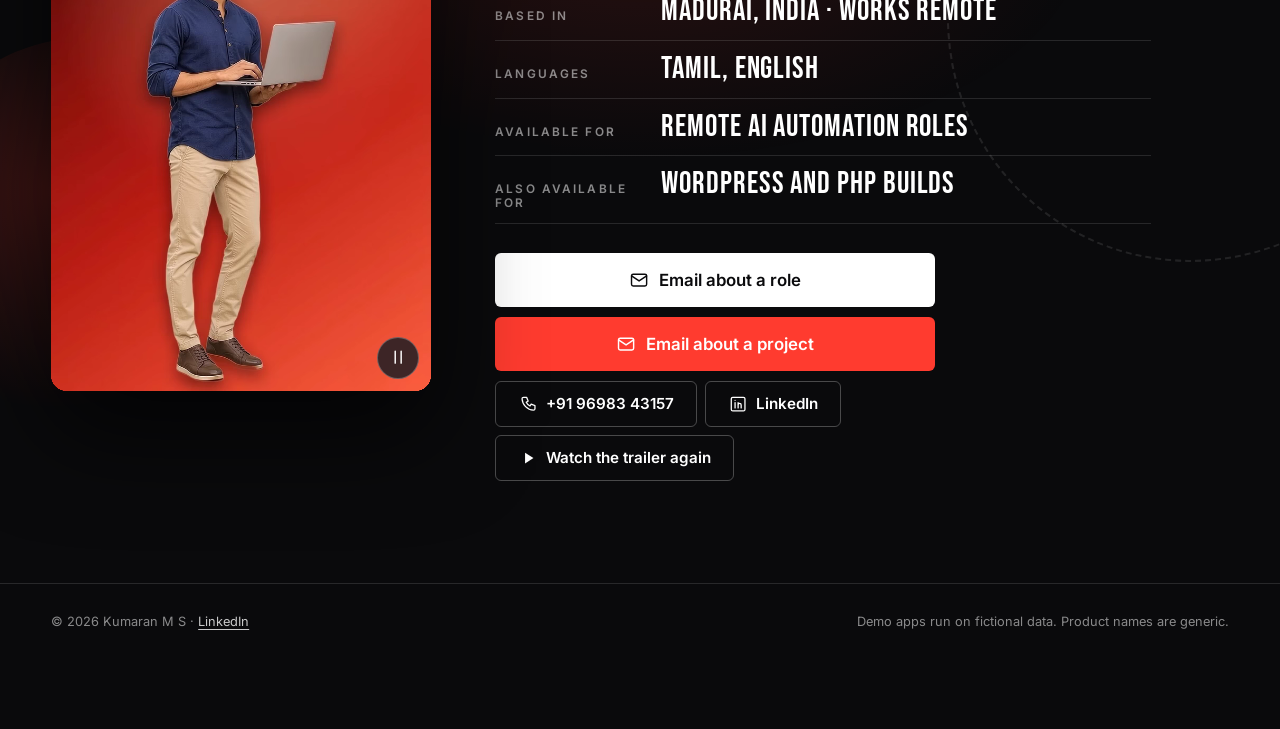
==== commit f767dc59: "Rename the downloadable resume to Kumaran_MS_Master_Resume.pdf The file, the floating Download resum" ====
--- a/site/index.html
+++ b/site/index.html
@@ -159,7 +159,7 @@
 <div class="noscript noscript--static">
 <h2>Kumaran M S: AI automation engineer</h2>
 <p>Senior Software Engineer · CG-VAK Software &amp; Exports · Madurai, India. Open to remote roles. Seven years of PHP and WordPress delivery, now building Claude-powered desktop tools. This page needs JavaScript for the animated version; the same content follows in plain text.</p>
-<p>Contact: <a href="mailto:mallisrikumaran@gmail.com">mallisrikumaran@gmail.com</a>, <a href="tel:+919698343157">+91 96983 43157</a>, <a href="https://www.linkedin.com/in/kumaran-m-s-381611145/">LinkedIn</a>. <a href="assets/Kumaran_M_S_Resume.pdf">Download the resume (PDF)</a>.</p>
+<p>Contact: <a href="mailto:mallisrikumaran@gmail.com">mallisrikumaran@gmail.com</a>, <a href="tel:+919698343157">+91 96983 43157</a>, <a href="https://www.linkedin.com/in/kumaran-m-s-381611145/">LinkedIn</a>. <a href="assets/Kumaran_MS_Master_Resume.pdf">Download the resume (PDF)</a>.</p>
 <h2>About</h2>
 <blockquote><p>I started by typing data by hand. Seven years of building websites later, I build the tools that do that work for me.</p></blockquote>
 <ul><li><strong>Now:</strong> Senior Software Engineer, CG-VAK Software &amp; Exports Ltd.</li><li><strong>Focus:</strong> AI automation, Claude Code and the Claude API</li><li><strong>Based in:</strong> Madurai, India, Works remote</li><li><strong>Languages:</strong> Tamil, English</li><li><strong>Education:</strong> B.Sc. Mathematics, Sourashtra College, Madurai, 2017</li><li><strong>Open to:</strong> Remote AI roles, Also WordPress and PHP builds</li></ul>
@@ -323,7 +323,7 @@
 
   <!-- floating buttons: download the resume, and back to top (it appears after you scroll) -->
   <aside class="fabs" aria-label="Page shortcuts">
-  <a class="rfab" data-resume href="assets/Kumaran_M_S_Resume.pdf" download="Kumaran_M_S_Resume.pdf" aria-label="Download resume as a PDF"><svg class="ico"><use href="#i-download"/></svg><span class="rfab__long">Download resume</span><span class="rfab__short">Resume</span><small>PDF</small></a>
+  <a class="rfab" data-resume href="assets/Kumaran_MS_Master_Resume.pdf" download="Kumaran_MS_Master_Resume.pdf" aria-label="Download resume as a PDF"><svg class="ico"><use href="#i-download"/></svg><span class="rfab__long">Download resume</span><span class="rfab__short">Resume</span><small>PDF</small></a>
   <button type="button" class="totop" data-totop aria-label="Back to top"><svg class="ico"><use href="#i-up"/></svg></button>
   </aside>
 
